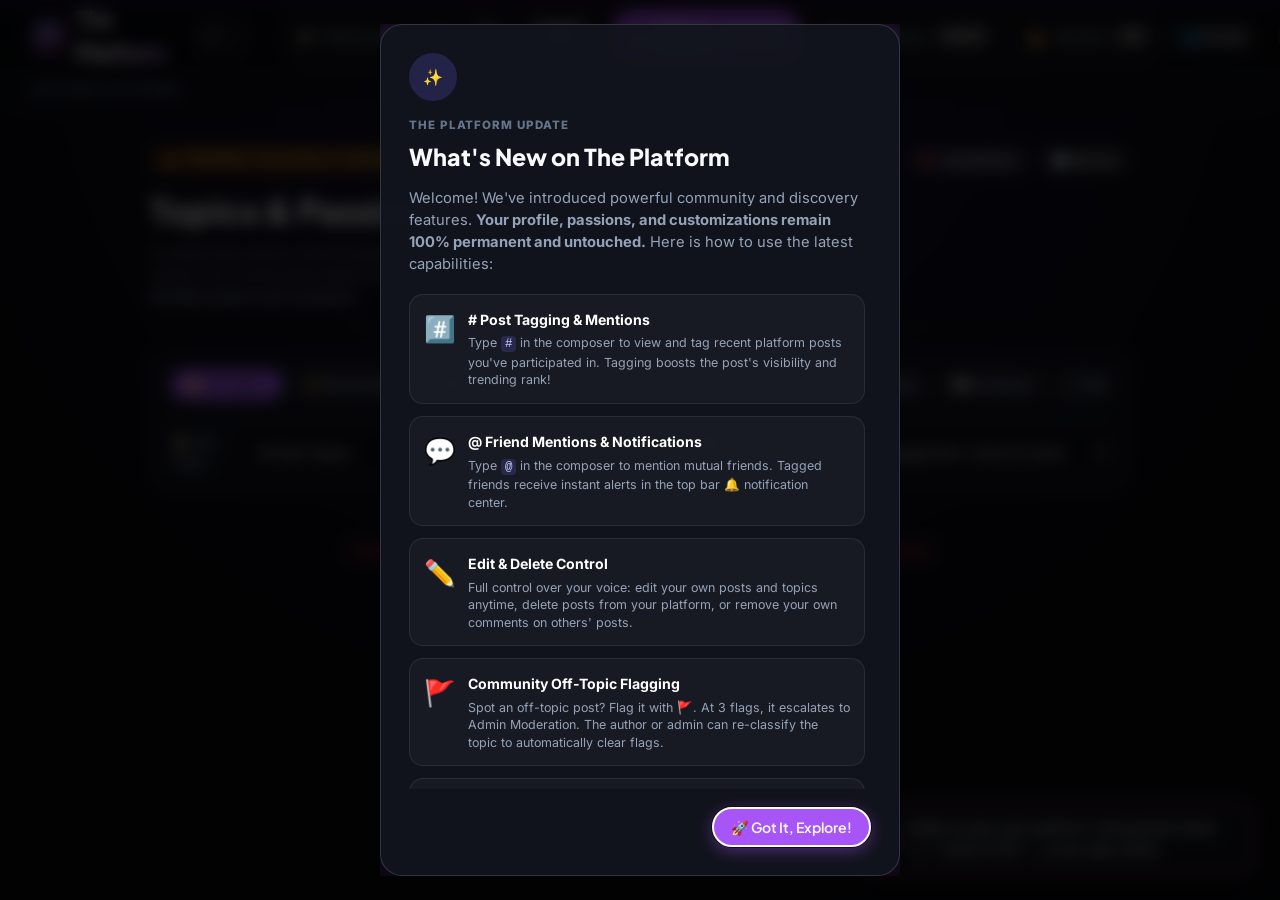
==== index.html @ 607d4209 "Implement true mapping and accurate physical distance calculation in The Commons without GPS" ====
<!DOCTYPE html>
<html lang="en">
<head>
  <meta charset="UTF-8">
  <meta name="viewport" content="width=device-width, initial-scale=1.0">
  <title>The Platform — Human-First Social Network</title>
  <meta name="description" content="A human-first social network with safe dynamic auto-theming, visitor ambient audio, ad hominem defense shield, and mutual aid marketplace.">
  
  <!-- Modern Google Fonts -->
  <link rel="preconnect" href="https://fonts.googleapis.com">
  <link rel="preconnect" href="https://fonts.gstatic.com" crossorigin>
  <link href="https://fonts.googleapis.com/css2?family=Cinzel:wght@500;700&family=Inter:wght@300;400;500;600;700&family=JetBrains+Mono:wght@400;500;600&family=Plus+Jakarta+Sans:wght@400;500;600;700;800&family=Playfair+Display:ital,wght@0,500;0,700;1,400&family=Outfit:wght@400;600;700;800&display=swap" rel="stylesheet">
  
  <link rel="stylesheet" href="styles.css">
  <!-- Leaflet CSS for Privacy-Preserving True Interactive Map (Zero GPS) -->
  <link rel="stylesheet" href="https://unpkg.com/leaflet@1.9.4/dist/leaflet.css" integrity="sha256-p4NxAoJBhIIN+hmNHrzRCf9tD/miZyoHS5obTRR9BMY=" crossorigin="" />
</head>
<body>

  <!-- Ambient Audio "Doorbell" Consent Banner -->
  <aside id="audioDoorbellBanner" class="doorbell-banner" aria-label="Ambient Page Theme Player">
    <div class="doorbell-inner">
      <div class="doorbell-info">
        <div class="doorbell-pulse">
          <span class="pulse-ring"></span>
          <span class="music-icon">🎵</span>
        </div>
        <div class="doorbell-text">
          <span class="doorbell-sub">NOW VISITING <strong id="doorbellHostHandle">@adam</strong>'s PLATFORM</span>
          <h4 id="doorbellTrackTitle" class="doorbell-title">Tycho — Awake (Lo-fi Cyber Ambient)</h4>
        </div>
      </div>

      <!-- Live Web Audio Visualizer Bar -->
      <div class="waveform-mini" id="miniWaveform" title="Ambient Theme Visualizer">
        <span class="bar"></span><span class="bar"></span><span class="bar"></span>
        <span class="bar"></span><span class="bar"></span><span class="bar"></span>
        <span class="bar"></span><span class="bar"></span><span class="bar"></span>
      </div>

      <div class="doorbell-actions">
        <button id="doorbellPlayBtn" class="btn btn-audio-play" aria-label="Play Host's Theme Music">
          <svg class="btn-icon" viewBox="0 0 24 24" fill="currentColor"><polygon points="5 3 19 12 5 21 5 3"/></svg>
          <span id="doorbellPlayLabel">Play Music</span>
        </button>
        <button id="doorbellDismissBtn" class="btn btn-audio-dismiss" aria-label="Dismiss Audio Notification">
          <svg class="btn-icon" viewBox="0 0 24 24" stroke="currentColor" fill="none" stroke-width="2"><line x1="18" y1="6" x2="6" y2="18"></line><line x1="6" y1="6" x2="18" y2="18"></line></svg>
          <span>Mute / Dismiss</span>
        </button>
      </div>
    </div>
  </aside>

  <!-- Global Top Bar Navigation -->
  <header class="top-nav" id="globalNav">
    <div class="nav-left">
      <a href="#" class="brand-link" id="brandLogoBtn" title="Reset to Home">
        <span class="brand-p-logo-wrap">
          <svg class="brand-p-logo-svg" viewBox="0 0 200 200" width="34" height="34" aria-hidden="true">
            <defs>
              <linearGradient id="navSquareGrad" x1="0%" y1="0%" x2="100%" y2="100%">
                <stop offset="0%" stop-color="#38bdf8"/>
                <stop offset="50%" stop-color="#a855f7"/>
                <stop offset="100%" stop-color="#ec4899"/>
              </linearGradient>
              <linearGradient id="navLetterGrad" x1="0%" y1="0%" x2="100%" y2="100%">
                <stop offset="0%" stop-color="#ffffff"/>
                <stop offset="50%" stop-color="#c084fc"/>
                <stop offset="100%" stop-color="#818cf8"/>
              </linearGradient>
            </defs>
            <rect x="16" y="16" width="168" height="168" rx="36" fill="rgba(168, 85, 247, 0.15)" stroke="url(#navSquareGrad)" stroke-width="12"/>
            <rect x="64" y="48" width="22" height="104" rx="4" fill="url(#navLetterGrad)"/>
            <path d="M 64,48 L 114,48 C 138,48 152,60 152,78 C 152,96 138,108 114,108 L 64,108 Z" fill="url(#navLetterGrad)"/>
            <path d="M 86,66 L 110,66 C 122,66 130,71 130,78 C 130,85 122,90 110,90 L 86,90 Z" fill="#0d111e"/>
          </svg>
        </span>
        <span class="brand-name" id="currentBrandTitle">The Platform</span>
      </a>
    </div>

    <!-- Universal Friend Discovery Search Engine -->
    <div class="nav-center">
      <div class="search-box">
        <svg class="search-icon" viewBox="0 0 24 24" fill="none" stroke="currentColor" stroke-width="2">
          <circle cx="11" cy="11" r="8"></circle>
          <line x1="21" y1="21" x2="16.65" y2="16.65"></line>
        </svg>
        <input 
          type="search" 
          id="globalSearchInput" 
          placeholder="Search by Name, Name & Location, Email, or Phone..." 
          autocomplete="off"
          aria-label="Search friends"
        >
        <div id="searchResultsDropdown" class="search-dropdown hidden"></div>
      </div>
    </div>

    <!-- Main Navigation Tabs -->
    <nav class="nav-tabs" aria-label="Main Navigation">
      <button id="navTabPlatforms" class="nav-tab-btn" data-tab="platforms">
        <span class="nav-tab-icon">🪐</span> Platforms
      </button>
      <button id="navTabCommons" class="nav-tab-btn" data-tab="commons">
        <span class="nav-tab-icon">🤝</span> The Commons
        <span class="badge-mini">Mutual Aid</span>
      </button>
      <button id="navTabTopics" class="nav-tab-btn active" data-tab="topics">
        <span class="nav-tab-icon">🔥</span> Topics &amp; Passions
        <span class="badge-mini">Trending</span>
      </button>
      <button id="navTabCollectives" class="nav-tab-btn" data-tab="collectives">
        <span class="nav-tab-icon">🏛️</span> Collectives
        <span class="badge-mini">Guilds</span>
      </button>
      <button id="navTabHearths" class="nav-tab-btn" data-tab="hearths">
        <span class="nav-tab-icon">🔥</span> Hearths
        <span class="badge-mini">Live</span>
      </button>
      <!-- ADMIN-ONLY TAB: Hidden by default, revealed only when is_admin === 1 -->
      <button id="navTabAntiBot" class="nav-tab-btn admin-only-tab hidden" data-tab="antibot" title="Restricted to Verified System Admins">
        <span class="nav-tab-icon">🛡️</span> Anti-Bot Console
        <span class="badge-admin">Admin Priv</span>
      </button>
    </nav>

    <!-- Navigation Right: Friends, Messages, LAN, Notifications, Account -->
    <div class="nav-right">
      <!-- Friends List & Requests Button -->
      <button id="navFriendsBtn" class="btn btn-secondary btn-sm nav-friends-btn" title="View Friends & Requests">
        <span>👥 Friends</span>
        <span id="navFriendsPendingBadge" class="friends-pending-badge hidden">0</span>
      </button>

      <!-- Private Messages with Friends Button -->
      <button id="navMessagesBtn" class="btn btn-secondary btn-sm nav-messages-btn" title="Private Messages with Friends">
        <span>💬 Messages</span>
        <span id="navMessagesBadge" class="messages-unread-badge hidden">0</span>
      </button>

      <!-- Theme Audio Dropdown Trigger Button -->
      <button id="navTopAudioToggleBtn" class="btn btn-secondary btn-sm nav-top-audio-toggle-btn" title="Theme Music Player (Click to drop down audio bar)" aria-label="Toggle Theme Music Dropdown Bar" aria-expanded="false">
        <span class="nav-audio-icon">🎧</span>
        <span class="nav-audio-label">Music</span>
        <span id="navAudioWavePill" class="nav-audio-wave-pill hidden" aria-hidden="true">
          <span class="nav-wave-bar"></span>
          <span class="nav-wave-bar"></span>
          <span class="nav-wave-bar"></span>
        </span>
      </button>

      <!-- Mobile LAN View Indicator & Quick Link -->
      <a id="navLanMobileLink" href="#" class="lan-access-pill" title="Click to view QR code / address to open on your mobile phone over local LAN">
        <span class="lan-pulse-dot"></span>
        <span id="navLanMobileText">📱 Mobile LAN: 10.0.0.55:3000</span>
      </a>

      <!-- Notifications Dropdown Tab at the Top -->
      <div class="notifications-wrapper" style="position:relative;">
        <button id="navNotificationsBtn" class="btn btn-secondary btn-sm nav-notifications-btn" title="Notifications & Mentions">
          <span>🔔</span>
          <span id="navNotificationsBadge" class="notifications-unread-badge hidden">0</span>
        </button>
        <div id="notificationsDropdown" class="notifications-dropdown hidden glass-panel">
          <div class="notifications-header">
            <h4>Notifications &amp; Mentions</h4>
            <div class="notifications-header-actions">
              <button type="button" id="markAllNotificationsReadBtn" class="btn-text-subtle">Mark all read</button>
              <button type="button" id="closeNotificationsBtn" class="notifications-close-btn" title="Close notifications" aria-label="Close">✕</button>
            </div>
          </div>
          <div id="notificationsList" class="notifications-list">
            <div class="notifications-empty">No notifications yet.</div>
          </div>
        </div>
      </div>

      <!-- Account Actions (Log In, Register, or Current Profile) -->
        <a href="/login.html" id="navLoginBtn" class="btn btn-secondary btn-sm" title="Log in with your email or handle" style="text-decoration:none;">
          <span>🔑 Log In</span>
        </a>

        <button id="navRegisterBtn" class="btn btn-primary btn-sm">
          <span>✨ Create Your Platform</span>
        </button>

        <!-- Active User Profile Dropdown -->
        <div class="user-chip-wrapper">
          <div class="current-user-chip" id="currentUserChip" title="Click to view account options">
            <img id="userChipAvatar" src="assets/avatar-p-default.svg" alt="User Avatar" class="user-chip-avatar">
            <div class="user-chip-text">
              <span id="userChipName" class="user-chip-name">Visitor</span>
              <span id="userChipStatus" class="user-chip-status">
                <span class="status-dot-green"></span>
                <span id="userChipRoleText">Not Logged In</span>
              </span>
            </div>
            <span class="chip-chevron">▾</span>
          </div>

          <!-- Account Dropdown Menu -->
          <div class="user-dropdown-menu hidden" id="userDropdownMenu">
            <div class="dropdown-header">
              <span id="menuUserHandle" class="menu-handle">@visitor</span>
              <span id="menuUserEmail" class="menu-email">Not authenticated</span>
            </div>
            <div class="dropdown-divider"></div>
            <button class="dropdown-item" id="menuMyPlatformBtn">
              <span>🪐 Go to My Platform</span>
            </button>
            <button class="dropdown-item" id="menuEditProfileBtn">
              <span>✏️ Edit Profile &amp; Aesthetics</span>
            </button>
            <button class="dropdown-item" id="menuFeatureGuideBtn">
              <span>✨ What's New / Feature Guide</span>
            </button>
            <div class="dropdown-divider"></div>
            <button class="dropdown-item danger" id="menuLogoutBtn">
              <span>🚪 Log Out</span>
            </button>
          </div>
        </div>
    </div>
  </header>

  <!-- Top Dropdown Theme Audio Player Bar (Slides Down From Top Nav) -->
  <aside id="topAudioDropdownBar" class="top-audio-dropdown-bar hidden" aria-label="Top Dropdown Theme Music Player">
    <div class="top-audio-bar-inner">
      <!-- Left: Rotating Vinyl Disc & Track Metadata -->
      <div class="top-audio-meta-wrap">
        <div class="top-audio-vinyl" id="topAudioVinylDisc">
          <div class="top-audio-vinyl-center"></div>
        </div>
        <div class="top-audio-info">
          <div class="top-audio-tag-row">
            <span class="top-audio-tag">🎧 PLATFORM AUDIO</span>
            <span id="topAudioTrackBadge" class="top-audio-track-badge">Track 1 of 3</span>
          </div>
          <h4 id="topAudioTrackTitle" class="top-audio-track-title">Capstan - Wax Poetic</h4>
          <span id="topAudioTrackSubtitle" class="top-audio-track-subtitle">Theme Audio • Ready to Play</span>
        </div>
      </div>

      <!-- Center: Big Glowing Controls & Fast 1-Tap Playlist Selector -->
      <div class="top-audio-controls-center">
        <div class="top-audio-playback-btns">
          <button type="button" id="topAudioPrevBtn" class="top-audio-btn-nav" title="Previous Track (⏮)" aria-label="Previous Track">
            <span>⏮</span>
          </button>
          <button type="button" id="topAudioPlayPauseBtn" class="top-audio-btn-play" title="Play or Pause Theme Audio" aria-label="Play or Pause">
            <span id="topAudioPlayPauseIcon">▶</span>
          </button>
          <button type="button" id="topAudioNextBtn" class="top-audio-btn-nav" title="Next Track (⏭)" aria-label="Next Track">
            <span>⏭</span>
          </button>
        </div>

        <!-- 1-Tap Playlist Chips Switcher -->
        <div id="topAudioPlaylistChips" class="top-audio-playlist-chips" role="tablist" aria-label="Quick Playlist Switcher">
          <!-- Populated dynamically by JS -->
        </div>
      </div>

      <!-- Right: Video View Toggle, Synth Mode & Close Button -->
      <div class="top-audio-actions-right">
        <button type="button" id="topAudioVideoToggleBtn" class="top-audio-action-btn" title="Show or Hide Embedded Player">
          <span id="topAudioVideoToggleIcon">📺</span> <span id="topAudioVideoToggleLabel">Video</span>
        </button>
        <button type="button" id="topAudioSynthBtn" class="top-audio-action-btn" title="Toggle Calming Synth Chord Ambient Audio">
          <span>🎹 Synth</span>
        </button>
        <button type="button" id="topAudioCloseBtn" class="top-audio-btn-close" title="Close Audio Bar (Slide Up)" aria-label="Close Top Audio Bar">
          <span>✕</span>
        </button>
      </div>
    </div>

    <!-- Expandable Video Player Drawer for Mobile & Desktop -->
    <div id="topAudioVideoDrawer" class="top-audio-video-drawer hidden">
      <div class="top-audio-video-container">
        <div class="top-audio-video-tip">
          <span>📱 Mobile Streaming Tip: Tap the video if sound is muted by browser policy.</span>
        </div>
        <div id="topAudioPlayerHost" class="top-audio-player-host"></div>
      </div>
    </div>
  </aside>

  <!-- Profile Quick-Switcher Bar -->
  <div class="platform-switcher-bar">
    <div class="switcher-container">
      <span class="switcher-label">EXPLORE PLATFORMS:</span>
      <div class="user-switch-pills" id="platformPillsContainer">
        <!-- Injected via JavaScript -->
      </div>
    </div>
  </div>

  <!-- MAIN APP CONTAINER -->
  <main id="appMain" class="main-content">
    
    <!-- VIEW 1: PLATFORM VIEW (Host's Page & Guestbook) -->
    <section id="platformSection" class="view-section">
      
      <!-- Prominent AI / Example Account Notification Banner (Shown on synthetic accounts) -->
      <div id="exampleAccountBanner" class="example-alert-banner hidden">
        <div class="example-alert-content">
          <span class="example-icon">🤖</span>
          <div class="example-text">
            <strong>STAND-IN AI &amp; EXAMPLE ACCOUNT:</strong>
            <span>This profile is a synthetic demonstration account showcasing auto-theming, visitor dispatches, and ambient audio. It is not a real human member.</span>
          </div>
        </div>
      </div>

      <!-- Host Platform Shell (Theme Variables Apply Dynamically Here) -->
      <div class="platform-stage" id="platformStage">
        
        <!-- Hero Banner -->
        <div class="banner-wrapper">
          <div class="banner-image-container" id="bannerContainer">
            <img id="hostBannerImg" src="assets/maya-banner.jpg" alt="Platform Banner" class="banner-image">
            <div class="banner-scrim"></div>
          </div>

          <!-- Profile Card Overlay -->
          <div class="profile-header-card">
            <div class="profile-avatar-wrap">
              <div class="avatar-main-frame">
                <img id="hostAvatarImg" src="assets/avatar-p-cyber.svg" alt="Profile Picture" class="profile-avatar">
                <span id="humanSealBadge" class="human-seal">✓ Human</span>
              </div>

              <!-- Multi-Photo Gallery & 1-Click Swapper Reel -->
              <div class="avatar-reel-container" id="avatarReelContainer">
                <div class="avatar-reel-header">
                  <span class="reel-caption">Photo Reel:</span>
                  <label for="reelUploadInput" class="btn-reel-add" id="reelUploadBtn" title="Upload another profile picture to your gallery">
                    <span>+ Add Photo</span>
                    <input type="file" id="reelUploadInput" accept="image/*" class="sr-only">
                  </label>
                </div>
                <div class="avatar-reel-strip" id="avatarReelStrip">
                  <!-- Rendered dynamically via JS -->
                </div>
              </div>
            </div>

            <div class="profile-meta-primary">
              <div class="profile-name-row">
                <h1 id="hostDisplayName" class="profile-name">Adam Crawford</h1>
                <span id="hostHandle" class="profile-handle">@adam</span>
                
                <!-- Account Classification Tags -->
                <span id="hostAccountTypeBadge" class="badge-account-type">Example AI Account</span>
                <span id="hostPrivacyBadge" class="privacy-pill public">🌐 Public Platform</span>
                <span id="hostAestheticBadge" class="aesthetic-pill">Cyber Neon</span>
                <span id="hostZodiacBadge" class="zodiac-pill hidden" title="Astrological Zodiac Sign">✨ ♌ Leo</span>
                <span id="hostCommonsVerifiedBadge" class="commons-verified-pill hidden" title="Verified for The Commons Mutual Aid">🛡️ Commons Verified</span>
              </div>

              <!-- Host Personal Motto / Statement (Max 15 words) -->
              <div id="hostMottoBanner" class="host-motto-banner hidden" title="Personal Statement / Motto">
                <span class="motto-quote-glyph">“</span>
                <span id="hostMottoText" class="host-motto-text">Solidarity Forever ✊🌹</span>
                <span class="motto-quote-glyph">”</span>
              </div>

              <!-- Top 3 Passions Featured Beside Profile Header (Strictly zero meritocracy/jobs) -->
              <div class="profile-passions-section">
                <span class="passions-eyebrow">CORE PASSIONS &amp; PURSUITS:</span>
                <div id="profileTopPassions" class="profile-top-passions">
                  <!-- Rendered via JS -->
                </div>
              </div>

              <p id="hostBio" class="profile-bio">
                Algorithmic audio designer & visual artist. Building human-first digital commons. Analog synths, 35mm film, open protocol enthusiast.
              </p>
              
              <div class="profile-stats-row">
                <span class="stat-item"><strong id="hostDispatchesCount">2</strong> Dispatches</span>
                <span class="stat-item"><strong id="hostGuestbookCount">1</strong> Platform Notes</span>
                <span class="stat-item"><strong id="hostMutualAidKarma">34</strong> Mutual Aid Karma ⭐</span>
                <span class="stat-item" id="hostLocation">📍 San Francisco, CA</span>
              </div>
            </div>

            <div class="profile-actions">
              <!-- Message Friend Action Button (Visible if mutual friend) -->
              <button id="hostMessageActionBtn" class="btn btn-primary host-message-btn hidden" title="Send a private message to this friend">
                <span>💬 Message</span>
              </button>

              <!-- Friend Connection Action Button -->
              <button id="hostFriendActionBtn" class="btn btn-secondary" title="Connect with this member">
                <span id="hostFriendActionIcon">➕</span>
                <span id="hostFriendActionText">Add Friend</span>
              </button>

              <!-- Edit Profile Button (Visible on own platform) -->
              <button id="editPlatformBtn" class="btn btn-primary" title="Edit your platform aesthetics, passions, multiple avatars, and audio">
                <svg class="btn-icon" viewBox="0 0 24 24" fill="none" stroke="currentColor" stroke-width="2"><path d="M12 20h9"></path><path d="M16.5 3.5a2.121 2.121 0 0 1 3 3L7 19l-4 1 1-4L16.5 3.5z"></path></svg>
                <span>✏️ Edit Profile</span>
              </button>

              <button id="postToPlatformBtn" class="btn btn-primary" title="Leave a post on this creator's platform">
                <svg class="btn-icon" viewBox="0 0 24 24" fill="none" stroke="currentColor" stroke-width="2"><path d="M11 4H4a2 2 0 0 0-2 2v14a2 2 0 0 0 2 2h14a2 2 0 0 0 2-2v-7"></path><path d="M18.5 2.5a2.121 2.121 0 0 1 3 3L12 15l-4 1 1-4 9.5-9.5z"></path></svg>
                <span id="postToPlatformBtnText">Post to Platform</span>
              </button>
              
              <button id="sendGratitudeTipBtn" class="btn btn-outline" title="Send a voluntary gratitude tip to this member">
                <svg class="btn-icon" viewBox="0 0 24 24" fill="none" stroke="currentColor" stroke-width="2"><circle cx="12" cy="12" r="10"></circle><path d="M16 8h-6a2 2 0 1 0 0 4h4a2 2 0 1 1 0 4H8"></path><line x1="12" y1="2" x2="12" y2="4"></line><line x1="12" y1="20" x2="12" y2="22"></line></svg>
                <span>Send Tip (Optional)</span>
              </button>

              <button id="privacyToggleBtn" class="btn btn-ghost" title="Toggle Public / Private profile demonstration">
                <span id="privacyToggleLabel">Toggle Privacy</span>
              </button>

              <!-- 1-Click Platform Passport Portability -->
              <button id="exportPassportBtn" class="btn btn-secondary" title="Export 100% of your data, dispatches, friends, and karma in a sovereign passport">
                <span>🧳 Export Passport</span>
              </button>
            </div>
          </div>
        </div>

        <!-- Platform Content Feeds: Host's Thoughts vs. Visitor Posts -->
        <div class="platform-layout-grid">
          
          <!-- LEFT COLUMN: The Dual Feed -->
          <div class="platform-content-column">
            
            <!-- Feed Tabs -->
            <div class="feed-tabs-header">
              <button id="feedTabDispatches" class="feed-tab-btn active" data-feed="dispatches">
                <span class="tab-label">Host's Platform Thoughts</span>
                <span class="tab-badge" id="dispatchesBadge">2</span>
              </button>
              <button id="feedTabGuestbook" class="feed-tab-btn" data-feed="guestbook">
                <span class="tab-label">Posts on This Page</span>
                <span class="tab-badge" id="guestbookBadge">1</span>
              </button>
            </div>

            <!-- COMPOSER: Write to this Platform with Real-Time Ad Hominem Defense -->
            <div class="composer-card" id="composerCard">
              <div class="composer-header">
                <img id="composerUserAvatar" src="assets/avatar-p-default.svg" alt="Active User" class="composer-avatar">
                <div class="composer-prompt-text">
                  <span class="composer-title" id="composerTitle">Post to Platform</span>
                  <span class="composer-subtitle">Argue ideas fiercely; personal hostility triggers the Ad Hominem Shield.</span>
                </div>
              </div>

              <!-- Interest Category & Scraped Sub-Topic Controls -->
              <div class="composer-topic-bar">
                <div class="composer-topic-select-wrap">
                  <label for="composerInterestSelect" class="composer-topic-label">
                    <span>🏷️ Interest / Topic:</span>
                  </label>
                  <select id="composerInterestSelect" class="composer-topic-select" title="Select the baseline interest or leave as Open Thought">
                    <option value="" selected>💭 Open Thought (No Topic — Won't Trend)</option>
                    <optgroup label="Physical Training &amp; Movement">
                      <option value="Martial Arts">🥋 Martial Arts</option>
                      <option value="Working Out">🏃 Working Out</option>
                      <option value="Weightlifting">🏋️ Weightlifting</option>
                      <option value="Yoga & Meditation">🧘 Yoga &amp; Meditation</option>
                      <option value="Boxing & Combat">🥊 Boxing &amp; Combat</option>
                      <option value="Running">👟 Running</option>
                      <option value="Cycling">🚴 Cycling</option>
                      <option value="Climbing & Bouldering">🧗 Climbing &amp; Bouldering</option>
                      <option value="Swimming">🏊 Swimming</option>
                      <option value="Hiking & Outdoors">🥾 Hiking &amp; Outdoors</option>
                    </optgroup>
                    <optgroup label="Mind, Studies &amp; Literature">
                      <option value="Reading">📚 Reading</option>
                      <option value="Studying">📖 Studying</option>
                      <option value="Philosophy">💭 Philosophy</option>
                      <option value="Science & Math">🔬 Science &amp; Math</option>
                      <option value="History">🏺 History</option>
                      <option value="Languages & Linguistics">🗣️ Languages &amp; Linguistics</option>
                      <option value="Technology">💻 Technology</option>
                      <option value="Astronomy">🔭 Astronomy</option>
                      <option value="Architecture">🏛️ Architecture</option>
                    </optgroup>
                    <optgroup label="Arts, Music &amp; Crafts">
                      <option value="Music">🎵 Music</option>
                      <option value="Movies">🎬 Movies</option>
                      <option value="Art & Design">🎨 Art &amp; Design</option>
                      <option value="Writing">✍️ Writing</option>
                      <option value="Poetry">📜 Poetry</option>
                      <option value="Photography">📷 Photography</option>
                      <option value="Woodworking">🪵 Woodworking</option>
                      <option value="Crafts">🧶 Crafts</option>
                      <option value="Gaming">🎮 Gaming</option>
                    </optgroup>
                    <optgroup label="Earth, Food &amp; Living">
                      <option value="Baking">🍞 Baking</option>
                      <option value="Cooking">🍳 Cooking</option>
                      <option value="Gardening">🌿 Gardening</option>
                      <option value="Coffee & Tea">☕ Coffee &amp; Tea</option>
                    </optgroup>
                  </select>
                </div>

                <div class="composer-subtopic-input-wrap">
                  <label for="composerSubtopicInput" class="composer-topic-label">
                    <span>Sub-Topic / Genre:</span>
                  </label>
                  <input 
                    type="text" 
                    id="composerSubtopicInput" 
                    class="composer-subtopic-input" 
                    placeholder="e.g. 'Hardcore', 'Sci-Fi Noir', 'Sourdough' (auto-scraped to profile)" 
                    title="Enter a specific sub-topic or genre. It will be automatically scraped into your profile sub-list."
                  >
                </div>

                <!-- Visibility Selector (Public vs Friends Only) -->
                <div class="composer-visibility-select-wrap">
                  <label for="composerVisibilitySelect" class="composer-topic-label">
                    <span>👁️ Visibility:</span>
                  </label>
                  <select id="composerVisibilitySelect" class="composer-topic-select" title="Choose who can see this post">
                    <option value="public" selected>🌐 Public</option>
                    <option value="friends">🔒 Friends Only</option>
                  </select>
                </div>
              </div>

              <!-- Media Link URL (YouTube / Video / Discussion Link) -->
              <div class="composer-media-url-wrap">
                <span class="media-input-icon">🔗</span>
                <input 
                  type="url" 
                  id="composerMediaUrlInput" 
                  class="composer-media-input" 
                  placeholder="Paste YouTube video or web link to discuss (embeds video player automatically)..."
                >
              </div>

              <div class="composer-input-area">
                <div class="composer-autocomplete-anchor" style="position:relative;">
                  <textarea 
                    id="composerTextarea" 
                    rows="3" 
                    placeholder="Share a thought, or type # to tag a recent post, or @ to mention a friend..."
                    aria-label="Compose post"
                  ></textarea>
                  <!-- # Post Tagging Autocomplete Dropdown -->
                  <div id="postMentionDropdown" class="mention-dropdown hidden glass-panel"></div>
                  <!-- @ Friend Tagging Autocomplete Dropdown -->
                  <div id="friendMentionDropdown" class="mention-dropdown hidden glass-panel"></div>
                </div>

                <!-- Tagged Post Reference Chip -->
                <div id="taggedPostChipWrap" class="tagged-post-chip-wrap hidden">
                  <span class="tagged-chip-icon">🔗 Tagged Post:</span>
                  <span id="taggedPostChipTitle" class="tagged-chip-title"></span>
                  <button type="button" id="removeTaggedPostBtn" class="btn-chip-remove" title="Remove post tag">✕</button>
                </div>

                <!-- Composer Media Attachment Preview (Image or GIF) -->
                <div id="composerMediaPreview" class="composer-media-preview hidden">
                  <div class="composer-preview-inner">
                    <img id="composerPreviewImg" src="" alt="Attachment preview" class="composer-preview-img">
                    <div class="composer-preview-meta">
                      <span id="composerPreviewTypeBadge" class="composer-preview-badge">📷 Image Attachment</span>
                      <span id="composerPreviewFileName" class="composer-preview-name">image.png</span>
                    </div>
                  </div>
                  <button type="button" id="composerRemoveMediaBtn" class="btn-preview-remove" title="Remove attachment">✕ Remove</button>
                </div>
                
                <!-- Real-Time Auto-Moderation Alert (Automatic, not a button) -->
                <div id="composerModerationAlert" class="composer-moderation-alert hidden">
                  <span class="mod-alert-icon">🛡️</span>
                  <div class="mod-alert-content">
                    <span class="mod-alert-title">Auto-Moderation Notice:</span>
                    <span id="composerModAlertText" class="mod-alert-text">Targeted personal attacks are moderated away. Disagreements and heated idea debates ("that's stupid, dumb idea") are always allowed.</span>
                  </div>
                </div>
              </div>

              <!-- Media Attachment Bar -->
              <div class="composer-footer">
                <div class="media-attachments-buttons">
                  <label class="btn-attach" title="Attach photo from computer">
                    <svg viewBox="0 0 24 24" fill="none" stroke="currentColor" stroke-width="2"><rect x="3" y="3" width="18" height="18" rx="2" ry="2"></rect><circle cx="8.5" cy="8.5" r="1.5"></circle><polyline points="21 15 16 10 5 21"></polyline></svg>
                    <span>Import Image</span>
                    <input type="file" id="attachPhotoInput" accept="image/*" class="sr-only">
                  </label>

                  <button type="button" id="composerGifBtn" class="btn-attach" title="Search and attach an animated GIF">
                    <span class="gif-btn-badge">GIF</span>
                    <span>GIF</span>
                  </button>

                  <label class="btn-attach" title="Attach short video (max 60 seconds)">
                    <svg viewBox="0 0 24 24" fill="none" stroke="currentColor" stroke-width="2"><polygon points="23 7 16 12 23 17 23 7"></polygon><rect x="1" y="5" width="15" height="14" rx="2" ry="2"></rect></svg>
                    <span>Short Video (≤60s)</span>
                    <input type="file" id="attachVideoInput" accept="video/*" class="sr-only">
                  </label>
                  
                  <span class="video-limit-tag">⏱️ 1-Min Max</span>
                </div>

                <div class="composer-submit-wrap">
                  <button id="publishPostBtn" class="btn btn-primary">
                    <span>Publish Note</span>
                    <svg class="btn-icon" viewBox="0 0 24 24" fill="none" stroke="currentColor" stroke-width="2"><line x1="22" y1="2" x2="11" y2="13"></line><polygon points="22 2 15 22 11 13 2 9 22 2"></polygon></svg>
                  </button>
                </div>
              </div>
            </div>

            <!-- Feed Post Items Container -->
            <div class="posts-stream" id="postsStream">
              <!-- Rendered via JavaScript -->
            </div>
          </div>

          <!-- RIGHT COLUMN: Host Sidebar -->
          <aside class="platform-sidebar">
            
            <!-- Host's Theme Music Player Card (Supports 3-Track Ambient Playlist) -->
            <div class="sidebar-card host-theme-player-card">
              <div class="card-title-row">
                <span class="card-icon">🎧</span>
                <h3 class="card-title">Ambient Playlist</h3>
                <span id="sidebarPlaylistBadge" class="badge-mini">Track 1 of 1</span>
              </div>
              <div class="theme-audio-box">
                <div class="vinyl-disc-anim" id="vinylDisc">
                  <div class="vinyl-center"></div>
                </div>
                <div class="theme-audio-details">
                  <h4 id="sidebarTrackTitle" class="track-title">Ambient Theme</h4>
                  <span class="track-source" id="sidebarTrackSource">Auto-plays next track in playlist</span>
                  <div class="audio-control-bar">
                    <button type="button" id="sidebarTrackPrevBtn" class="btn btn-sm btn-ghost" title="Previous Track">⏮️</button>
                    <button type="button" id="sidebarAudioToggleBtn" class="btn btn-sm btn-primary">
                      <span id="sidebarAudioPlayIcon">▶</span> <span id="sidebarAudioPlayText">Play Audio</span>
                    </button>
                    <button type="button" id="sidebarTrackNextBtn" class="btn btn-sm btn-ghost" title="Next Track">⏭️</button>
                  </div>
                </div>
              </div>
            </div>


            <!-- Host Mutual Aid Contributions Card -->
            <div class="sidebar-card mutual-aid-summary-card">
              <div class="card-title-row">
                <span class="card-icon">🤝</span>
                <h3 class="card-title">Community Reciprocity</h3>
              </div>
              <div class="karma-metric">
                <span class="karma-score" id="sidebarKarmaScore">34</span>
                <span class="karma-desc">Verified Mutual Aid Gifts Provided</span>
              </div>
              <button id="viewCommonsFromProfileBtn" class="btn btn-sm btn-secondary w-full">
                Explore The Commons Marketplace →
              </button>
            </div>

            <!-- Host Community Friends Card -->
            <div class="sidebar-card host-friends-sidebar-card" id="sidebarFriendsCard">
              <div class="card-title-row">
                <span class="card-icon">👥</span>
                <h3 class="card-title">Friends &amp; Relations</h3>
                <span class="badge-mini" id="sidebarFriendsCountBadge">0</span>
              </div>
              <div class="sidebar-friends-grid" id="sidebarFriendsList">
                <!-- Dynamically rendered friends -->
              </div>
            </div>
          </aside>
        </div>
      </div>
    </section>

    <!-- VIEW 2: THE COMMONS (Mutual Aid Marketplace) -->
    <section id="commonsSection" class="view-section">
      <div class="commons-stage">
        <div class="commons-header">
          <div class="commons-title-block">
            <div class="commons-badge">GIFT ECONOMY &amp; RECIPROCITY</div>
            <h1 class="commons-title">The Commons Marketplace</h1>
            <p class="commons-subtitle">
              Offer goods and services freely, ask for what you need, and send voluntary gratitude tips.
              <strong class="highlight-rule">No mandatory fees. Strict limit of 1 active need per user.</strong>
            </p>
          </div>

          <div class="commons-quota-card" id="userAidQuotaCard">
            <div class="quota-header">
              <span class="quota-icon">⚖️</span>
              <span class="quota-title">Your Aid Quota</span>
            </div>
            <div class="quota-body">
              <p>Active Needs: <strong id="activeRequestCount">0 / 1 (Available)</strong></p>
            </div>
            <button id="openNewAidModalBtn" class="btn btn-primary btn-sm">
              + Post New Offer or Request
            </button>
            <button id="openProximityRadarBtn" class="btn btn-secondary btn-sm" title="Open Privacy-Preserving Mutual Aid Radar">
              <span>📍 Proximity Radar</span>
            </button>
          </div>
        </div>

        <!-- View Mode Switcher: Grid / True Map / Proximity Radar -->
        <div class="commons-view-mode-bar">
          <div class="commons-view-tabs" id="commonsViewTabs">
            <button type="button" class="view-tab-btn active" data-view="grid" id="commonsViewGridBtn">
              <span>📋 Marketplace Grid</span>
            </button>
            <button type="button" class="view-tab-btn" data-view="map" id="commonsViewMapBtn">
              <span>🗺️ True Interactive Map</span>
            </button>
            <button type="button" class="view-tab-btn" data-view="radar" id="commonsViewRadarBtn">
              <span>📡 Proximity Radar</span>
            </button>
          </div>
          <div class="commons-user-location-badge" id="commonsUserLocationBadge" title="True distance calculated from your input address (Zero GPS)">
            <span class="location-pulse-dot"></span>
            <span class="location-label">Home Base:</span>
            <strong id="commonsViewerLocationText">Los Banos, CA</strong>
          </div>
        </div>

        <!-- Interactive Map Container (Shown when Map tab selected) -->
        <div id="commonsMapContainer" class="commons-map-container hidden">
          <div class="commons-map-header">
            <div class="map-header-info">
              <h3 class="map-header-title">🗺️ Mutual Aid Geographic Mesh</h3>
              <p class="map-header-sub">True positions resolved from member addresses &bull; Zero GPS tracking &bull; Exact physical distances</p>
            </div>
            <div class="map-legend">
              <span class="map-legend-item"><span class="legend-dot home"></span> You (Home Base)</span>
              <span class="map-legend-item"><span class="legend-dot offer"></span> 🎁 Offers</span>
              <span class="map-legend-item"><span class="legend-dot request"></span> 🆘 Needs</span>
            </div>
          </div>
          <div id="commonsLeafletMap" class="commons-leaflet-map"></div>
        </div>

        <!-- Filter Controls -->
        <div class="commons-filter-bar">
          <div class="filter-pills">
            <button class="filter-pill active" data-filter="all">All Listings</button>
            <button class="filter-pill" data-filter="offer">🎁 Offers &amp; Gifts</button>
            <button class="filter-pill" data-filter="request">🆘 Community Needs</button>
            <button class="filter-pill" data-filter="skills">🛠️ Skills &amp; Services</button>
            <button class="filter-pill" data-filter="food">🍞 Food &amp; Garden</button>
          </div>

          <div class="commons-search-wrap">
            <input type="text" id="commonsSearchInput" placeholder="Filter goods or skills..." class="commons-search">
          </div>
        </div>

        <!-- Marketplace Cards Grid -->
        <div class="commons-grid" id="commonsGrid">
          <!-- Rendered via JavaScript -->
        </div>
      </div>
    </section>

    <!-- VIEW 3: TOPICS & PASSIONS (Trending Passions & Curated Feed) -->
    <section id="topicsSection" class="view-section active">
      <div class="topics-stage">
        
        <!-- Topics Header -->
        <div class="topics-header">
          <div class="topics-title-block">
            <div class="topics-badge">🔥 TRENDING PASSIONS &amp; PURSUITS</div>
            <h1 class="topics-title">Topics &amp; Passions Feed</h1>
            <p class="topics-subtitle">
              Curated discussions and thoughts across creative pursuits. Ranked by organic engagement (likes &amp; views) from community platforms.
              <strong>Cards display the top-level topic and teaser — click to expand the full discussion and comment.</strong>
            </p>
          </div>

          <div class="topics-actions-header">
            <button id="topicsViewSavedToggleBtn" class="btn btn-secondary btn-sm" title="Show only your saved / bookmarked dispatches">
              <span id="savedToggleIcon">🔖</span> <span id="savedToggleLabel">Saved Posts</span>
            </button>
            <button id="topicsRefreshBtn" class="btn btn-secondary btn-sm" title="Refresh trending discussions">
              <span>🔄 Refresh</span>
            </button>
          </div>
        </div>

        <!-- Filter Controls Bar -->
        <div class="topics-filter-bar">
          <div class="topics-pills-row" id="topicsInterestPills">
            <button class="topic-pill active" data-interest="all">🌟 All Topics</button>
            <button class="topic-pill" data-interest="my-passions">✨ My Passions</button>
            <button class="topic-pill" data-interest="Martial Arts">🥋 Martial Arts</button>
            <button class="topic-pill" data-interest="Working Out">🏃 Working Out</button>
            <button class="topic-pill" data-interest="Weightlifting">🏋️ Weightlifting</button>
            <button class="topic-pill" data-interest="Reading">📚 Reading</button>
            <button class="topic-pill" data-interest="Studying">📖 Studying</button>
            <button class="topic-pill" data-interest="Music">🎵 Music</button>
            <button class="topic-pill" data-interest="Movies">🎬 Movies</button>
            <button class="topic-pill" data-interest="Baking">🍞 Baking</button>
            <button class="topic-pill" data-interest="Writing">✍️ Writing</button>
            <button class="topic-pill" data-interest="Philosophy">💭 Philosophy</button>
            <button class="topic-pill" data-interest="Art & Design">🎨 Art &amp; Design</button>
            <button class="topic-pill" data-interest="Technology">💻 Technology</button>
            <button class="topic-pill" data-interest="Gardening">🌿 Gardening</button>
            <button class="topic-pill" data-interest="Yoga & Meditation">🧘 Yoga</button>
            <button class="topic-pill" data-interest="Hiking & Outdoors">🥾 Outdoors</button>
            <button class="topic-pill" data-interest="Science & Math">🔬 Science</button>
            <button class="topic-pill" data-interest="Photography">📷 Photography</button>
            <button class="topic-pill" data-interest="Gaming">🎮 Gaming</button>
          </div>

          <div class="topics-subfilter-row">
            <div class="topics-select-group">
              <label for="topicsSubtopicFilter" class="filter-label">🏷️ Sub-Topic:</label>
              <select id="topicsSubtopicFilter" class="form-select form-select-sm">
                <option value="">All Sub-Topics</option>
              </select>
            </div>

            <div class="topics-select-group">
              <label for="topicsSortSelect" class="filter-label">📊 Ranking:</label>
              <select id="topicsSortSelect" class="form-select form-select-sm">
                <option value="trending">🔥 Trending (Engagement: Views &amp; Likes)</option>
                <option value="likes">⭐ Most Liked</option>
                <option value="views">👀 Most Viewed</option>
                <option value="recent">🕒 Most Recent</option>
              </select>
            </div>
          </div>
        </div>

        <!-- Scrollable Feed: Only top-level topics shown initially; click to expand comments and media -->
        <div class="topics-feed-container" id="topicsFeedContainer">
          <div class="topics-feed-list" id="topicsFeedList">
            <!-- Dynamically rendered via app.js -->
          </div>
        </div>

      </div>
    </section>

    <!-- VIEW 3: ANTI-BOT & SYBIL DEFENSE (RESTRICTED ADMIN CONSOLE) -->
    <section id="antiBotSection" class="view-section">
      <div class="admin-stage">
        
        <!-- Admin Console Header -->
        <div class="admin-header-row">
          <div>
            <div class="admin-badge">RESTRICTED: SYSTEM ADMIN PRIVILEGES ACTIVE</div>
            <h1 class="admin-title">Anti-Bot &amp; Sybil Defense Command Center</h1>
            <p class="admin-subtitle">
              Real-time inspection of user signups, heuristic bot scoring, automated headless browser detection, and instant IP / account ban controls.
            </p>
          </div>
          <div class="admin-status-chip">
            <span class="status-pulse-red"></span>
            <span>Live Heuristics Monitor</span>
          </div>
        </div>

        <!-- Live Metrics Cards -->
        <div class="admin-stats-grid">
          <div class="admin-stat-card">
            <span class="stat-num" id="totalSignupsCount">0</span>
            <span class="stat-label">Total Signups Inspected</span>
          </div>
          <div class="admin-stat-card warning">
            <span class="stat-num" id="flaggedBotsCount">0</span>
            <span class="stat-label">Flagged High-Risk Bots (Score ≥ 0.70)</span>
          </div>
          <div class="admin-stat-card danger">
            <span class="stat-num" id="bannedIpsCount">0</span>
            <span class="stat-label">Blacklisted IP Addresses</span>
          </div>
          <div class="admin-stat-card success">
            <span class="stat-num" id="verifiedHumansCount">0</span>
            <span class="stat-label">Hardware-Verified Humans</span>
          </div>
        </div>

        <!-- Real-Time User Signups & Bot Triage Table -->
        <div class="admin-table-card">
          <div class="table-header-row">
            <h2 class="table-heading">User Signups &amp; Bot Heuristic Telemetry</h2>
            <button id="refreshAdminDataBtn" class="btn btn-sm btn-secondary">
              🔄 Refresh Live Telemetry
            </button>
          </div>

          <div class="table-responsive">
            <table class="admin-table" id="signupsTable">
              <thead>
                <tr>
                  <th>User / Handle</th>
                  <th>IP Address</th>
                  <th>Bot Risk Score</th>
                  <th>Heuristic Flags</th>
                  <th>Entropy</th>
                  <th>Admin Priv</th>
                  <th>Status &amp; Actions</th>
                </tr>
              </thead>
              <tbody id="signupsTableBody">
                <!-- Injected via JavaScript -->
              </tbody>
            </table>
          </div>
        </div>

        <!-- Off-Topic Flagged Posts Moderation Queue (3+ Flags) -->
        <div class="admin-table-card" style="margin-top: 2rem;">
          <div class="table-header-row">
            <div>
              <h2 class="table-heading">🚩 Off-Topic Flagged Posts Moderation Queue</h2>
              <p class="admin-subcard-sub" style="margin:0; font-size:0.85rem; color:var(--text-secondary);">Posts reported by the community with 3 or more flags. Admins can delete or re-classify topic.</p>
            </div>
            <button id="refreshAdminFlaggedBtn" class="btn btn-sm btn-secondary">
              🔄 Refresh Flagged Queue
            </button>
          </div>

          <div class="table-responsive">
            <table class="admin-table" id="adminFlaggedTable">
              <thead>
                <tr>
                  <th>Post ID / Author</th>
                  <th>Topic &amp; Subtopic</th>
                  <th>Flags</th>
                  <th>Content Snippet</th>
                  <th>Actions</th>
                </tr>
              </thead>
              <tbody id="adminFlaggedTableBody">
                <!-- Injected via JavaScript -->
              </tbody>
            </table>
          </div>
        </div>

        <!-- Blacklisted IPs & Audit Log Grid -->
        <div class="admin-two-col-grid">
          <!-- Banned IPs -->
          <div class="admin-subcard">
            <h3 class="subcard-title">🚫 Blacklisted IP Addresses</h3>
            <p class="subcard-sub">IPs blocked from all read/write actions on The Platform.</p>
            <div id="bannedIpsList" class="banned-ips-container">
              <!-- Rendered via JS -->
            </div>
          </div>

          <!-- Audit Log Feed -->
          <div class="admin-subcard">
            <h3 class="subcard-title">📜 Admin Action Audit Log</h3>
            <p class="subcard-sub">Cryptographically sequenced record of all security interventions.</p>
            <div id="auditLogList" class="audit-log-container">
              <!-- Rendered via JS -->
            </div>
          </div>
        </div>

      </div>
    </section>

    <!-- VIEW 4: COLLECTIVES & GUILDS (Democratic Self-Governing Associations) -->
    <section id="collectivesSection" class="view-section">
      <div class="collectives-stage">
        <div class="collectives-header">
          <div class="collectives-title-block">
            <div class="collectives-badge">DEMOCRATIC ASSOCIATIONS &amp; GUILDS</div>
            <h1 class="collectives-title">Community Collectives</h1>
            <p class="collectives-subtitle">
              Self-governing, member-moderated associations pooling mutual aid karma, shared tools, and sovereign technology.
              <strong class="highlight-rule">Solidarity over hierarchy. 1 human = 1 sovereign voice.</strong>
            </p>
          </div>
          <button id="openCreateCollectiveModalBtn" class="btn btn-primary">
            + Found a New Collective
          </button>
        </div>

        <!-- Filter Pills -->
        <div class="collectives-filter-bar">
          <div class="filter-pills" id="collectivesFilterPills">
            <button class="filter-pill active" data-cat="all">All Collectives</button>
            <button class="filter-pill" data-cat="Mutual Aid">🤝 Mutual Aid</button>
            <button class="filter-pill" data-cat="Technology">⚡ Technology</button>
            <button class="filter-pill" data-cat="Ecology & Food">🌿 Ecology &amp; Food</button>
            <button class="filter-pill" data-cat="Art & Music">🎸 Art &amp; Music</button>
          </div>
        </div>

        <!-- Collectives Grid -->
        <div class="collectives-grid" id="collectivesGrid">
          <!-- Rendered dynamically via JS -->
        </div>
      </div>
    </section>

    <!-- VIEW 5: FIRESIDE HEARTHS (Ephemeral Audio Lounges) -->
    <section id="hearthsSection" class="view-section">
      <div class="hearths-stage">
        <div class="hearths-header">
          <div class="hearths-title-block">
            <div class="hearths-badge">EPHEMERAL AUDIO SPACES</div>
            <h1 class="hearths-title">Fireside Hearths 🔥</h1>
            <p class="hearths-subtitle">
              Spontaneous, real-time voice lounges for 4–8 verified humans. No recordings, zero algorithmic surveillance, pure warmth.
            </p>
          </div>
        </div>

        <!-- Active Hearth Stage (When inside a room) -->
        <div id="activeHearthStage" class="active-hearth-stage hidden">
          <div class="hearth-room-banner">
            <div class="hearth-room-meta">
              <span id="activeHearthEmoji" class="hearth-room-emoji">🔥</span>
              <div>
                <h2 id="activeHearthName" class="hearth-room-title">Solidarity &amp; Philosophy Hearth</h2>
                <p id="activeHearthTopic" class="hearth-room-topic">Human-first technology, mutual aid &amp; ethics</p>
              </div>
            </div>
            <button type="button" id="leaveHearthBtn" class="btn btn-danger btn-sm">Leave Hearth</button>
          </div>

          <!-- Circular Seating Stage for Participants -->
          <div class="hearth-campfire-container">
            <div class="campfire-glow-core">
              <div class="flame-particles"></div>
              <span class="campfire-icon">🔥</span>
            </div>
            <div class="hearth-occupants-circle" id="hearthOccupantsCircle">
              <!-- Occupant avatar seats rendered via JS -->
            </div>
          </div>

          <!-- Hearth Controls Bar -->
          <div class="hearth-controls-bar">
            <button type="button" id="hearthMicToggleBtn" class="btn btn-secondary">
              <span id="hearthMicIcon">🎤</span> <span id="hearthMicText">Unmute Mic</span>
            </button>
            <button type="button" id="hearthFireCrackleBtn" class="btn btn-ghost" title="Toggle Calming Fireplace Audio">
              <span>🪵 Fireplace Ambient Audio</span>
            </button>
            <div class="hearth-reaction-pills">
              <button class="btn-hearth-react" data-react="🔥">🔥</button>
              <button class="btn-hearth-react" data-react="☕">☕</button>
              <button class="btn-hearth-react" data-react="👏">👏</button>
              <button class="btn-hearth-react" data-react="❤️">❤️</button>
              <button class="btn-hearth-react" data-react="🌿">🌿</button>
            </div>
          </div>
        </div>

        <!-- Hearths Browse Rooms Grid (When not in a room) -->
        <div id="browseHearthsView" class="hearths-browse-grid">
          <!-- Populated dynamically via JS -->
        </div>
      </div>
    </section>
  </main>

  <!-- MODAL: REGISTRATION / CREATE YOUR PLATFORM -->
  <dialog id="registerModal" class="system-modal" aria-labelledby="registerModalTitle">
    <div class="modal-card modal-lg">
      <div class="modal-icon-badge">
        <span>✨</span>
      </div>

      <div class="modal-body-content">
        <span class="modal-pretitle">JOIN THE PLATFORM</span>
        <h2 id="registerModalTitle" class="modal-heading">Create Your Human Platform</h2>
        <p class="modal-text">
          Set up your personal space. The first registered user is automatically established as <strong>Root Admin</strong>.
        </p>

        <!-- Live Human Entropy Tracker Bar -->
        <div class="entropy-meter-box">
          <div class="entropy-header">
            <span>🛡️ Live Human Behavioral Entropy:</span>
            <strong id="liveEntropyDisplay">100% (Natural Jitter Detected)</strong>
          </div>
          <div class="entropy-bar-track">
            <div id="entropyBarFill" class="entropy-bar-fill" style="width: 100%;"></div>
          </div>
          <span class="entropy-note">Your natural typing and mouse dynamics verify you as an authentic human.</span>
        </div>

        <form id="registrationForm" onsubmit="return false;">
          <div class="form-row-2">
            <div class="form-group">
              <label for="regName" class="form-label">Full Name / Display Name *</label>
              <input type="text" id="regName" class="form-input" placeholder="e.g. Adam" required>
            </div>
            <div class="form-group">
              <label for="regHandle" class="form-label">Unique Handle *</label>
              <input type="text" id="regHandle" class="form-input" placeholder="e.g. @adam" required>
            </div>
          </div>

          <div class="form-row-2">
            <div class="form-group">
              <label for="regEmail" class="form-label">Email Address *</label>
              <input type="email" id="regEmail" class="form-input" placeholder="you@domain.com" required autocomplete="email">
            </div>
            <div class="form-group">
              <label for="regPassword" class="form-label">Password *</label>
              <input type="password" id="regPassword" class="form-input" placeholder="Create a secure password" required autocomplete="new-password">
            </div>
          </div>

          <div class="form-row-2">
            <div class="form-group">
              <label for="regLocation" class="form-label">Location (Street Address or City, State)</label>
              <input type="text" id="regLocation" class="form-input" placeholder="e.g. Los Banos, CA or 645 Pacheco Blvd, Los Banos, CA">
              <span class="form-label-hint">Zero GPS tracking — used solely to calculate true distance in The Commons</span>
              <div id="regLocationFeedback" class="location-feedback-pill hidden"></div>
            </div>
            <div class="form-group">
              <label for="regPhone" class="form-label">Mobile Phone Number (Optional)</label>
              <input type="tel" id="regPhone" class="form-input" placeholder="555-019-8234">
            </div>
          </div>

          <!-- Date of Birth & Show Zodiac Checkbox (Strictly NO Gender Asked) -->
          <div class="form-row-2">
            <div class="form-group">
              <label for="regDob" class="form-label">Date of Birth *</label>
              <input type="date" id="regDob" class="form-input" required>
              <span class="form-label-hint">Age verified for human commons (18+)</span>
            </div>
            <div class="form-group" style="display:flex; flex-direction:column; justify-content:center;">
              <label class="checkbox-container" style="margin-top:1.1rem; cursor:pointer;">
                <input type="checkbox" id="regShowZodiac" checked>
                <span class="checkbox-label-text">✨ Show zodiac on profile?</span>
              </label>
              <span class="form-label-hint" id="regZodiacPreview" style="color:var(--theme-primary); font-weight:700; margin-top:4px;"></span>
            </div>
          </div>

          <div class="form-group">
            <label for="regBio" class="form-label">Short Bio (Artistic &amp; Creative Focus — Zero Meritocracy)</label>
            <textarea id="regBio" rows="2" class="form-textarea" placeholder="Describe your passions, creative crafts, mutual aid gifts, or philosophical perspectives..."></textarea>
          </div>

          <!-- Personal Blurb / Motto (Max 15 words) with Live Word Counter & Emoji Support -->
          <div class="form-group">
            <label for="regMotto" class="form-label">
              Personal Motto / Statement / Blurb
              <span class="form-label-hint">(e.g. "Solidarity Forever ✊🌹" — strictly limited to 15 words)</span>
            </label>
            <input type="text" id="regMotto" class="form-input" placeholder='e.g. Solidarity Forever ✊🌹' maxlength="160">
            <div class="motto-counter-bar">
              <span class="motto-counter-text" id="regMottoCounter">0 / 15 words</span>
              <span class="motto-emojis-badge">Emojis &amp; Symbols Supported ✊🌹✨</span>
            </div>
          </div>

          <!-- Passions & Interests Selector Box (Opens Pregenerated Passions Popup) -->
          <div class="form-group">
            <label class="form-label">
              Passions &amp; Artistic Pursuits *
              <span class="form-label-hint">(Top 3 will be featured prominently beside your profile)</span>
            </label>
            <div id="regPassionsTriggerBox" class="passions-trigger-box" tabindex="0" role="button" aria-haspopup="dialog" title="Click to choose from pregenerated passions">
              <div id="regPassionsChipsContainer" class="passions-chips-list">
                <span class="passion-empty-placeholder">✨ Click here to choose your passions from pregenerated lists (Analog Synths, Permaculture, Film Photography, etc.)...</span>
              </div>
              <span class="btn-select-passions">Select Passions ▾</span>
            </div>
          </div>

          <div class="form-row-2">
            <div class="form-group">
              <label for="regYoutubeUrl" class="form-label label-with-tooltip">
                <span>YouTube Theme Audio URL</span>
                <span class="info-tooltip-wrap" tabindex="0">
                  <span class="tooltip-icon">ℹ️</span>
                  <span class="tooltip-bubble">
                    <strong>Ambient Doorbell Audio:</strong> Copy and paste any YouTube video URL. When guests arrive at your Platform, they will be greeted with a doorbell consent prompt to stream the audio from your chosen video while browsing your thoughts and offerings.
                  </span>
                </span>
              </label>
              <input type="url" id="regYoutubeUrl" class="form-input" placeholder="https://www.youtube.com/watch?v=...">
            </div>
            <div class="form-group">
              <label for="regMusicTitle" class="form-label">Audio Track Title Display</label>
              <input type="text" id="regMusicTitle" class="form-input" placeholder="e.g. Tycho — Awake (Ambient)">
            </div>
          </div>

          <div class="form-row-2">
            <div class="form-group">
              <label for="regPrivacy" class="form-label">Platform Privacy</label>
              <select id="regPrivacy" class="form-select">
                <option value="public" selected>🌐 Public Platform (Anyone can visit)</option>
                <option value="private">🔒 Private Platform (Approved friends only)</option>
              </select>
            </div>
            <div class="form-group">
              <label for="regAesthetic" class="form-label">Aesthetic Vibe &amp; Typography</label>
              <select id="regAesthetic" class="form-select">
                <option value="Modernist">Modernist Neo-Grotesque (Plus Jakarta)</option>
                <option value="Warm Vintage">Warm Analog Vintage (Playfair Serif)</option>
                <option value="Lush Botanical">Lush Botanical (Outfit)</option>
                <option value="Cyber Neon">Cyber Neon (Inter / Mono)</option>
              </select>
            </div>
          </div>

          <div class="form-row-2">
            <div class="form-group">
              <label class="form-label">
                Platform Avatar Placeholder
                <span class="form-label-hint">(Glowing 'P' square logo; add personal photos later in profile reel)</span>
              </label>
              <div class="avatar-pick-row">
                <label class="avatar-option" title="Prismatic Core 'P'">
                  <input type="radio" name="avatarChoice" value="assets/avatar-p-default.svg" checked>
                  <img src="assets/avatar-p-default.svg" alt="Prismatic 'P' Logo">
                </label>
                <label class="avatar-option" title="Cyber Neon 'P'">
                  <input type="radio" name="avatarChoice" value="assets/avatar-p-cyber.svg">
                  <img src="assets/avatar-p-cyber.svg" alt="Cyber Neon 'P' Logo">
                </label>
                <label class="avatar-option" title="Warm Amber 'P'">
                  <input type="radio" name="avatarChoice" value="assets/avatar-p-amber.svg">
                  <img src="assets/avatar-p-amber.svg" alt="Warm Amber 'P' Logo">
                </label>
                <label class="avatar-option" title="Emerald Botanical 'P'">
                  <input type="radio" name="avatarChoice" value="assets/avatar-p-emerald.svg">
                  <img src="assets/avatar-p-emerald.svg" alt="Emerald Botanical 'P' Logo">
                </label>
              </div>
            </div>

            <div class="form-group">
              <label class="form-label">Cover Banner</label>
              <div class="banner-pick-row">
                <label class="banner-option">
                  <input type="radio" name="bannerChoice" value="assets/maya-banner.jpg" checked>
                  <img src="assets/maya-banner.jpg" alt="Cyber">
                </label>
                <label class="banner-option">
                  <input type="radio" name="bannerChoice" value="assets/julian-banner.jpg">
                  <img src="assets/julian-banner.jpg" alt="Vintage">
                </label>
                <label class="banner-option">
                  <input type="radio" name="bannerChoice" value="assets/elena-banner.jpg">
                  <img src="assets/elena-banner.jpg" alt="Botanical">
                </label>
              </div>
            </div>
          </div>
        </form>
      </div>

      <div class="modal-actions-row">
        <button id="submitRegisterBtn" class="btn btn-primary">
          🚀 Complete Registration &amp; Launch My Platform
        </button>
        <button id="cancelRegisterBtn" class="btn btn-ghost">
          Cancel
        </button>
      </div>
    </div>
  </dialog>

  <!-- MODAL: THE AD HOMINEM SHIELD WARNING (Pre-Flight Interstitial) -->
  <dialog id="adHominemModal" class="system-modal" aria-labelledby="adHominemModalTitle">
    <div class="modal-card warning-tone">
      <div class="modal-icon-badge">
        <svg viewBox="0 0 24 24" fill="none" stroke="currentColor" stroke-width="2.5"><circle cx="12" cy="12" r="10"></circle><line x1="12" y1="8" x2="12" y2="12"></line><line x1="12" y1="16" x2="12.01" y2="16"></line></svg>
      </div>

      <div class="modal-body-content">
        <span class="modal-pretitle">THE PLATFORM MODERATION SYSTEM</span>
        <h2 id="adHominemModalTitle" class="modal-heading">Tone Warning: Ad Hominem Detected</h2>
        
        <p class="modal-text">
          Your post appears to attack the person directly rather than challenging their idea:
        </p>

        <div class="flagged-quote-box">
          <span class="quote-tag">FLAGGED EXCERPT:</span>
          <p id="flaggedQuoteText" class="flagged-snippet">"..."</p>
        </div>

        <div class="policy-callout">
          <span class="policy-icon">💡</span>
          <div class="policy-text">
            <strong>Our Philosophy:</strong> On The Platform, <em>ideas</em> can be argued and dissected with fierce passion. 
            However, insults aimed at a member's character, intelligence, or appearance trigger community strikes.
          </div>
        </div>
      </div>

      <div class="modal-actions-row">
        <button id="modalReviseBtn" class="btn btn-primary">
          ✏️ Edit &amp; Refocus on the Idea
        </button>
        <button id="modalDismissBtn" class="btn btn-ghost">
          Cancel Draft
        </button>
      </div>
    </div>
  </dialog>

  <!-- MODAL: MOBILE LAN VIEW -->
  <dialog id="lanMobileModal" class="system-modal" aria-labelledby="lanMobileModalTitle">
    <div class="modal-card">
      <div class="modal-icon-badge" style="background: linear-gradient(135deg, #10b981, #06b6d4);">
        <span>📱</span>
      </div>

      <div class="modal-body-content">
        <span class="modal-pretitle">LOCAL NETWORK HOSTING</span>
        <h2 id="lanMobileModalTitle" class="modal-heading">Open on Your Mobile Device</h2>
        <p class="modal-text">
          Your server is hosted live across your local Wi-Fi / LAN! Connect your phone to the same Wi-Fi and open this URL in your mobile browser:
        </p>

        <div class="lan-address-box">
          <input type="text" id="lanUrlInput" readonly value="http://10.0.0.55:3000" class="lan-url-display">
          <button type="button" id="copyLanUrlBtn" class="btn btn-primary btn-sm">📋 Copy Link</button>
        </div>

        <div class="lan-qr-container" style="text-align: center; margin: 16px 0;">
          <img id="lanQrCodeImg" src="https://api.qrserver.com/v1/create-qr-code/?size=180x180&data=http%3A%2F%2F10.0.0.55%3A3000" alt="Scan QR code with phone" style="border-radius: 12px; border: 4px solid rgba(255,255,255,0.1); width: 160px; height: 160px;">
          <p style="font-size: 0.76rem; color: var(--theme-text-dim); margin-top: 6px;">Point your phone camera at the QR code to open instantly</p>
        </div>

        <div class="policy-callout">
          <span class="policy-icon">📶</span>
          <div class="policy-text">
            <strong>Network Tip:</strong> Ensure your phone is connected to the same local Wi-Fi network as this computer. All instant messaging, voice notes, photos, and profiles work natively!
          </div>
        </div>
      </div>

      <div class="modal-actions-row">
        <button type="button" id="closeLanModalBtn" class="btn btn-secondary">
          Close
        </button>
      </div>
    </div>
  </dialog>

  <!-- MODAL: VOLUNTARY GRATITUDE TIP -->
  <dialog id="tipModal" class="system-modal" aria-labelledby="tipModalTitle">
    <div class="modal-card">
      <div class="modal-icon-badge tip-accent">
        <span>💝</span>
      </div>

      <div class="modal-body-content">
        <span class="modal-pretitle">COMMUNITY MUTUAL AID</span>
        <h2 id="tipModalTitle" class="modal-heading">Send Voluntary Gratitude Tip</h2>
        
        <p class="modal-text">
          You are sending appreciation to <strong id="tipRecipientName">Member</strong>.
        </p>

        <div class="tip-preset-row">
          <button class="tip-pill-btn" data-amount="1">$1 Coffee</button>
          <button class="tip-pill-btn active" data-amount="3">$3 Warm Meal</button>
          <button class="tip-pill-btn" data-amount="5">$5 Solidarity</button>
          <button class="tip-pill-btn" data-amount="10">$10 Generosity</button>
        </div>

        <div class="tip-legal-notice">
          <strong>Mutual Aid Principle:</strong> Tips are strictly voluntary gifts of gratitude. 
          Members cannot require, demand, or paywall services or mutual aid requests.
        </div>
      </div>

      <div class="modal-actions-row">
        <button id="confirmTipBtn" class="btn btn-primary">
          Send $3 Tip of Gratitude
        </button>
        <button id="cancelTipBtn" class="btn btn-ghost">
          Cancel
        </button>
      </div>
    </div>
  </dialog>

  <!-- MODAL: CREATE NEW COMMONS MUTUAL AID LISTING -->
  <dialog id="newAidModal" class="system-modal" aria-labelledby="newAidModalTitle">
    <div class="modal-card">
      <div class="modal-icon-badge aid-accent">
        <span>🤝</span>
      </div>

      <div class="modal-body-content">
        <span class="modal-pretitle">THE COMMONS</span>
        <h2 id="newAidModalTitle" class="modal-heading">Create Mutual Aid Listing</h2>

        <form id="newAidForm" onsubmit="return false;">
          <div class="form-group">
            <label class="form-label">Listing Type:</label>
            <div class="radio-pill-group">
              <label class="radio-pill">
                <input type="radio" name="aidType" value="offer" checked>
                <span>🎁 Free Offer / Gift</span>
              </label>
              <label class="radio-pill">
                <input type="radio" name="aidType" value="request">
                <span>🆘 Community Need / Request</span>
              </label>
            </div>
          </div>

          <div id="requestWarningNotice" class="warning-callout hidden">
            ⚠️ <strong>Quota Alert:</strong> You already have 1 active community request. 
            To prevent hoarding, you cannot post a second request until your previous need is resolved.
          </div>

          <div class="form-group">
            <label for="aidItemTitle" class="form-label">Title / Item / Service:</label>
            <input type="text" id="aidItemTitle" class="form-input" placeholder="e.g. Sourdough starter or Bike brake tuning" required>
          </div>

          <div class="form-group">
            <label for="aidItemCategory" class="form-label">Category:</label>
            <select id="aidItemCategory" class="form-select">
              <option value="food">Food &amp; Nourishment</option>
              <option value="skills">Skills &amp; Repairs</option>
              <option value="tools">Tools &amp; Equipment Loan</option>
              <option value="care">Ride &amp; Care Assistance</option>
              <option value="goods">Household Goods &amp; Clothing</option>
            </select>
          </div>

          <div class="form-group">
            <label for="aidItemDesc" class="form-label">Description &amp; Details:</label>
            <textarea id="aidItemDesc" rows="3" class="form-textarea" placeholder="Describe the item or need. Tips can be received but NEVER demanded." required></textarea>
          </div>

          <div class="form-group">
            <label for="aidItemLocation" class="form-label">Item / Pickup Location (Street Address or City, State):</label>
            <input type="text" id="aidItemLocation" class="form-input" placeholder="e.g. 645 Pacheco Blvd, Los Banos, CA or leave blank to use your profile location">
            <span class="form-label-hint">Zero GPS tracking — coordinates resolved strictly from your input for true distance calculation.</span>
            <div id="aidLocationFeedback" class="location-feedback-pill hidden"></div>
          </div>
        </form>
      </div>

      <div class="modal-actions-row">
        <button id="submitAidBtn" class="btn btn-primary">
          Publish to The Commons
        </button>
        <button id="cancelAidModalBtn" class="btn btn-ghost">
          Cancel
        </button>
      </div>
    </div>
  </dialog>

  <!-- MODAL: THE COMMONS HUMAN VERIFICATION (ID + SELFIE TO POST) -->
  <dialog id="commonsVerificationModal" class="system-modal" aria-labelledby="verifyCommonsModalTitle">
    <div class="modal-card">
      <div class="modal-icon-badge" style="background: rgba(16, 185, 129, 0.2); border-color: rgba(16, 185, 129, 0.4);">
        <span>🛡️</span>
      </div>

      <div class="modal-body-content">
        <span class="modal-pretitle">THE COMMONS</span>
        <h2 id="verifyCommonsModalTitle" class="modal-heading">Verify Profile to Post in The Commons</h2>
        <p class="modal-text">
          To post mutual aid offers or requests, community trust and safety are paramount. Please upload a picture of yourself along with a picture of your ID.
        </p>

        <form id="commonsVerificationForm" onsubmit="return false;">
          <div class="verification-upload-grid">
            <!-- 1. Picture of Yourself (Selfie) -->
            <div class="verification-upload-card">
              <div class="verify-upload-header">
                <span class="verify-step-num">1</span>
                <div>
                  <h4 class="verify-step-title">Picture of Yourself</h4>
                  <p class="verify-step-sub">A clear photo of your face</p>
                </div>
              </div>
              <div class="verify-dropzone" id="selfieDropzone">
                <img id="verifySelfiePreview" class="verify-preview-img hidden" alt="Selfie Preview">
                <div id="selfiePlaceholder" class="verify-drop-placeholder">
                  <span class="verify-drop-icon">📸</span>
                  <span>Click to choose photo</span>
                </div>
              </div>
              <input type="file" id="verifySelfieInput" accept="image/*" class="sr-only" required>
            </div>

            <!-- 2. Picture of Your ID -->
            <div class="verification-upload-card">
              <div class="verify-upload-header">
                <span class="verify-step-num">2</span>
                <div>
                  <h4 class="verify-step-title">Picture of Your ID</h4>
                  <p class="verify-step-sub">Govt, Student, or Community ID</p>
                </div>
              </div>
              <div class="verify-dropzone" id="idDropzone">
                <img id="verifyIdPreview" class="verify-preview-img hidden" alt="ID Card Preview">
                <div id="idPlaceholder" class="verify-drop-placeholder">
                  <span class="verify-drop-icon">🪪</span>
                  <span>Click to choose ID photo</span>
                </div>
              </div>
              <input type="file" id="verifyIdInput" accept="image/*" class="sr-only" required>
            </div>
          </div>

          <div class="verification-security-notice">
            <span>🔒</span>
            <span>ID pictures are encrypted and reviewed solely to verify organic human identity and defend against sybil bot swarms. Never meritocracy or employment checks.</span>
          </div>

          <div class="modal-actions-row" style="margin-top: 1.5rem;">
            <button type="submit" id="submitCommonsVerificationBtn" class="btn btn-primary">
              <span>🛡️ Submit ID &amp; Selfie Verification</span>
            </button>
            <button type="button" id="cancelCommonsVerificationBtn" class="btn btn-ghost">
              Cancel
            </button>
          </div>
        </form>
      </div>
    </div>
  </dialog>

  <!-- MODAL: LOGIN / AUTHENTICATION -->
  <dialog id="loginModal" class="system-modal" aria-labelledby="loginModalTitle">
    <div class="modal-card">
      <div class="modal-icon-badge">
        <span>🔑</span>
      </div>

      <div class="modal-body-content">
        <span class="modal-pretitle">AUTHENTICATE</span>
        <h2 id="loginModalTitle" class="modal-heading">Log In to Your Platform</h2>
        <p class="modal-text">
          Enter your registered email address or handle to access your personal platform, customize your space, and participate in The Commons.
        </p>

        <form id="loginForm" onsubmit="return false;">
          <div class="form-group">
            <label for="loginEmailOrHandle" class="form-label">Enter your email</label>
            <input 
              type="text" 
              id="loginEmailOrHandle" 
              class="form-input" 
              placeholder="Enter your email" 
              required 
              autocomplete="username"
            >
          </div>

          <div class="form-group">
            <label for="loginPassword" class="form-label">Enter your Password</label>
            <input 
              type="password" 
              id="loginPassword" 
              class="form-input" 
              placeholder="Enter your Password" 
              required 
              autocomplete="current-password"
            >
          </div>

          <div id="loginErrorMsg" class="form-error-alert hidden"></div>

          <div style="display: flex; justify-content: flex-end; margin-top: -4px; margin-bottom: 12px;">
            <a href="/login.html#forgot" class="login-forgot-link" style="color: #38bdf8; font-size: 0.82rem; text-decoration: none;">Forgot your password?</a>
          </div>

          <div class="form-switch-prompt">
            <span>Don't have a platform yet?</span>
            <button type="button" class="btn-link" id="switchFromLoginToRegisterLink">Create Your Platform →</button>
          </div>
        </form>
      </div>

      <div class="modal-actions-row">
        <button id="submitLoginBtn" class="btn btn-primary w-full">
          🔑 Log In to Platform
        </button>
        <button id="cancelLoginBtn" class="btn btn-ghost">
          Cancel
        </button>
      </div>
    </div>
  </dialog>

  <!-- MODAL: EDIT PROFILE & PLATFORM AESTHETICS -->
  <dialog id="editProfileModal" class="system-modal" aria-labelledby="editProfileModalTitle">
    <div class="modal-card modal-lg">
      <div class="modal-icon-badge">
        <span>✏️</span>
      </div>

      <div class="modal-body-content">
        <span class="modal-pretitle">CUSTOMIZE YOUR PLATFORM</span>
        <h2 id="editProfileModalTitle" class="modal-heading">Edit Profile &amp; Aesthetics</h2>
        <p class="modal-text">
          Update your personal space, manage multiple profile pictures, select your core passions, or upload a new background image.
        </p>

        <form id="editProfileForm" onsubmit="return false;">
          <div class="form-row-2">
            <div class="form-group">
              <label for="editName" class="form-label">Display Name *</label>
              <input type="text" id="editName" class="form-input" required>
            </div>
            <div class="form-group">
              <label for="editLocation" class="form-label">Location (Street Address or City, State)</label>
              <input type="text" id="editLocation" class="form-input" placeholder="e.g. Los Banos, CA or 645 Pacheco Blvd, Los Banos, CA">
              <span class="form-label-hint">Zero GPS tracking — used solely to calculate true distance in The Commons</span>
              <div id="editLocationFeedback" class="location-feedback-pill hidden"></div>
            </div>
          </div>

          <!-- Date of Birth & Show Zodiac Checkbox (Strictly NO Gender Asked) -->
          <div class="form-row-2">
            <div class="form-group">
              <label for="editDob" class="form-label">Date of Birth</label>
              <input type="date" id="editDob" class="form-input">
            </div>
            <div class="form-group" style="display:flex; flex-direction:column; justify-content:center;">
              <label class="checkbox-container" style="margin-top:1.1rem; cursor:pointer;">
                <input type="checkbox" id="editShowZodiac" checked>
                <span class="checkbox-label-text">✨ Show zodiac on profile?</span>
              </label>
              <span class="form-label-hint" id="editZodiacPreview" style="color:var(--theme-primary); font-weight:700; margin-top:4px;"></span>
            </div>
          </div>

          <div class="form-group">
            <label for="editBio" class="form-label">Short Bio (Artistic &amp; Passion Focus — Zero Meritocracy)</label>
            <textarea id="editBio" rows="2" class="form-textarea" placeholder="Describe your passions, creative crafts, mutual aid gifts, or philosophical perspectives..."></textarea>
          </div>

          <!-- Personal Blurb / Motto (Max 15 words) -->
          <div class="form-group">
            <label for="editMotto" class="form-label">
              Personal Motto / Statement / Blurb
              <span class="form-label-hint">(Max 15 words — emojis supported)</span>
            </label>
            <input type="text" id="editMotto" class="form-input" placeholder='e.g. Solidarity Forever ✊🌹' maxlength="160">
            <div class="motto-counter-bar">
              <span class="motto-counter-text" id="editMottoCounter">0 / 15 words</span>
              <span class="motto-emojis-badge">Emojis &amp; Symbols Supported ✊🌹✨</span>
            </div>
          </div>

          <!-- Passions & Interests Box (Opens Passions Popup) -->
          <div class="form-group">
            <label class="form-label">
              Passions &amp; Artistic Pursuits *
              <span class="form-label-hint">(Top 3 will be featured beside your profile header)</span>
            </label>
            <div id="editPassionsTriggerBox" class="passions-trigger-box" tabindex="0" role="button" aria-haspopup="dialog" title="Click to choose passions">
              <div id="editPassionsChipsContainer" class="passions-chips-list">
                <!-- Dynamically rendered passion chips -->
              </div>
              <span class="btn-select-passions">Edit Passions ▾</span>
            </div>
          </div>

          <!-- Scraped Sub-Topics from Posts (Can be featured or edited) -->
          <div class="form-group">
            <label class="form-label">
              Scraped Sub-Topics &amp; Post Niches
              <span class="form-label-hint">(Automatically gathered as you discuss specific genres like "Hardcore")</span>
            </label>
            <div id="editSubtopicsContainer" class="edit-subtopics-list">
              <!-- Dynamically rendered subtopic chips with remove button -->
            </div>
            <div class="add-subtopic-input-row">
              <input type="text" id="manualSubtopicInput" class="form-input form-input-sm" placeholder="Add custom sub-topic (e.g. Hardcore, Film Noir, Sourdough)...">
              <button type="button" id="addManualSubtopicBtn" class="btn btn-secondary btn-sm">+ Add Sub-Topic</button>
            </div>
          </div>

          <!-- Background Image Upload Section -->
          <div class="form-group">
            <label class="form-label">
              Background Banner Image
              <span class="form-label-hint">(Upload any picture to automatically adapt your platform styling)</span>
            </label>
            <div class="banner-edit-row">
              <img id="editBannerPreviewImg" src="assets/maya-banner.jpg" alt="Banner Preview" class="banner-preview-thumb">
              <div class="banner-edit-actions">
                <label for="editBannerFileInput" class="btn btn-secondary btn-sm">
                  <svg class="btn-icon" viewBox="0 0 24 24" fill="none" stroke="currentColor" stroke-width="2"><path d="M21 15v4a2 2 0 0 1-2 2H5a2 2 0 0 1-2-2v-4"></path><polyline points="17 8 12 3 7 8"></polyline><line x1="12" y1="3" x2="12" y2="15"></line></svg>
                  <span>Upload New Background</span>
                  <input type="file" id="editBannerFileInput" accept="image/*" class="sr-only">
                </label>
                <span class="edit-field-note">Changes will automatically update your theme colors and styling for all visitors.</span>
              </div>
            </div>
          </div>

          <!-- Multiple Profile Pictures Gallery & Swapper -->
          <div class="form-group">
            <label class="form-label">
              Multiple Profile Pictures
              <span class="form-label-hint">(Click any photo to set as your active avatar, or add new ones)</span>
            </label>
            <div class="edit-avatars-manager">
              <div id="editAvatarsGallery" class="edit-avatars-grid">
                <!-- Injected via JS -->
              </div>
              <label for="editAvatarUploadInput" class="btn btn-secondary btn-sm" title="Upload another picture to your profile reel">
                <svg class="btn-icon" viewBox="0 0 24 24" fill="none" stroke="currentColor" stroke-width="2"><line x1="12" y1="5" x2="12" y2="19"></line><line x1="5" y1="12" x2="19" y2="12"></line></svg>
                <span>Add Another Photo</span>
                <input type="file" id="editAvatarUploadInput" accept="image/*" class="sr-only">
              </label>
            </div>
          </div>

          <!-- Ambient 3-Track Playlist Section with Tooltip -->
          <div class="form-group ambient-playlist-edit-group">
            <div class="form-label label-with-tooltip">
              <span>🎵 Ambient 3-Track Playlist</span>
              <span class="info-tooltip-wrap" tabindex="0">
                <span class="tooltip-icon">ℹ️</span>
                <span class="tooltip-bubble">
                  <strong>3-Track Ambient Playlist:</strong> Add up to 3 YouTube audio tracks. When guests visit your platform, songs play seamlessly in order. When one song finishes, the next plays automatically!
                </span>
              </span>
            </div>
            
            <div class="playlist-tracks-editor">
              <div class="playlist-track-row">
                <span class="playlist-track-num">1</span>
                <input type="text" id="editTrack1Title" class="form-input form-input-sm" placeholder="Track 1 Title (e.g. Tycho — Awake)">
                <input type="url" id="editTrack1Url" class="form-input form-input-sm" placeholder="https://www.youtube.com/watch?v=...">
              </div>
              <div class="playlist-track-row">
                <span class="playlist-track-num">2</span>
                <input type="text" id="editTrack2Title" class="form-input form-input-sm" placeholder="Track 2 Title (Optional)">
                <input type="url" id="editTrack2Url" class="form-input form-input-sm" placeholder="YouTube Track 2 URL (Auto-plays next)">
              </div>
              <div class="playlist-track-row">
                <span class="playlist-track-num">3</span>
                <input type="text" id="editTrack3Title" class="form-input form-input-sm" placeholder="Track 3 Title (Optional)">
                <input type="url" id="editTrack3Url" class="form-input form-input-sm" placeholder="YouTube Track 3 URL (Auto-plays next)">
              </div>
            </div>
            <input type="hidden" id="editYoutubeUrl">
            <input type="hidden" id="editMusicTitle">
          </div>

          <div class="form-row-2">
            <div class="form-group">
              <label for="editPrivacy" class="form-label">Platform Privacy</label>
              <select id="editPrivacy" class="form-select">
                <option value="public">🌐 Public Platform (Anyone can visit)</option>
                <option value="private">🔒 Private Platform (Approved friends only)</option>
              </select>
            </div>
            <div class="form-group">
              <label for="editAesthetic" class="form-label">Aesthetic Vibe &amp; Typography</label>
              <select id="editAesthetic" class="form-select">
                <option value="Modernist">Modernist Neo-Grotesque (Plus Jakarta)</option>
                <option value="Warm Vintage">Warm Analog Vintage (Playfair Serif)</option>
                <option value="Lush Botanical">Lush Botanical (Outfit)</option>
                <option value="Cyber Neon">Cyber Neon (Inter / Mono)</option>
              </select>
            </div>
          </div>
        </form>
      </div>

      <div class="modal-actions-row">
        <button id="saveEditProfileBtn" class="btn btn-primary">
          💾 Save Profile &amp; Re-Theme
        </button>
        <button id="cancelEditProfileBtn" class="btn btn-ghost">
          Cancel
        </button>
      </div>
    </div>
  </dialog>

  <!-- MODAL: PREGENERATED PASSIONS & INTERESTS POPUP -->
  <dialog id="passionsPopupModal" class="system-modal" aria-labelledby="passionsModalTitle">
    <div class="modal-card modal-lg">
      <div class="modal-icon-badge">
        <span>🎨</span>
      </div>

      <div class="modal-body-content">
        <span class="modal-pretitle">WHAT ENVELOPES YOUR PASSIONS</span>
        <h2 id="passionsModalTitle" class="modal-heading">Select Passions &amp; Pursuits</h2>
        <p class="modal-text">
          Select what you are passionate about. We reject meritocracy, career ladders, and academic gatekeeping — The Platform is defined by crafts, ecological commitment, artistic expression, and mutual aid. <strong>The top three selected will be featured prominently beside your profile header.</strong>
        </p>

        <!-- Live Selection Counter -->
        <div class="passions-counter-bar">
          <span>Selected Passions: <strong id="passionsSelectedCountDisplay">0</strong></span>
          <span class="counter-hint">★ First 3 will be featured beside your profile</span>
        </div>

        <div class="passions-categories-grid" id="passionsCategoriesGrid">
          
          <!-- Category 1: Physical Training, Strength & Movement -->
          <div class="passions-category-card">
            <h3 class="category-heading">🥋 Physical Training, Strength &amp; Movement</h3>
            <p class="category-subheading">Bodycraft, kinetic flow, martial discipline &amp; outdoor endurance:</p>
            <div class="passions-checkbox-list">
              <label class="passion-checkbox-label">
                <input type="checkbox" name="passionCheck" value="Martial Arts">
                <span>🥋 Martial Arts</span>
              </label>
              <label class="passion-checkbox-label">
                <input type="checkbox" name="passionCheck" value="Working Out">
                <span>🏃 Working Out</span>
              </label>
              <label class="passion-checkbox-label">
                <input type="checkbox" name="passionCheck" value="Weightlifting">
                <span>🏋️ Weightlifting</span>
              </label>
              <label class="passion-checkbox-label">
                <input type="checkbox" name="passionCheck" value="Yoga & Meditation">
                <span>🧘 Yoga &amp; Meditation</span>
              </label>
              <label class="passion-checkbox-label">
                <input type="checkbox" name="passionCheck" value="Boxing & Combat">
                <span>🥊 Boxing &amp; Combat</span>
              </label>
              <label class="passion-checkbox-label">
                <input type="checkbox" name="passionCheck" value="Running">
                <span>👟 Running</span>
              </label>
              <label class="passion-checkbox-label">
                <input type="checkbox" name="passionCheck" value="Cycling">
                <span>🚴 Cycling</span>
              </label>
              <label class="passion-checkbox-label">
                <input type="checkbox" name="passionCheck" value="Climbing & Bouldering">
                <span>🧗 Climbing &amp; Bouldering</span>
              </label>
              <label class="passion-checkbox-label">
                <input type="checkbox" name="passionCheck" value="Swimming">
                <span>🏊 Swimming</span>
              </label>
              <label class="passion-checkbox-label">
                <input type="checkbox" name="passionCheck" value="Hiking & Outdoors">
                <span>🥾 Hiking &amp; Outdoors</span>
              </label>
            </div>
          </div>

          <!-- Category 2: Mind, Studies, Literature & Inquiry -->
          <div class="passions-category-card">
            <h3 class="category-heading">📚 Mind, Studies, Literature &amp; Inquiry</h3>
            <p class="category-subheading">Intellectual exploration, philosophy, science &amp; deep research:</p>
            <div class="passions-checkbox-list">
              <label class="passion-checkbox-label">
                <input type="checkbox" name="passionCheck" value="Reading">
                <span>📚 Reading</span>
              </label>
              <label class="passion-checkbox-label">
                <input type="checkbox" name="passionCheck" value="Studying">
                <span>📖 Studying</span>
              </label>
              <label class="passion-checkbox-label">
                <input type="checkbox" name="passionCheck" value="Philosophy">
                <span>💭 Philosophy</span>
              </label>
              <label class="passion-checkbox-label">
                <input type="checkbox" name="passionCheck" value="Science & Math">
                <span>🔬 Science &amp; Math</span>
              </label>
              <label class="passion-checkbox-label">
                <input type="checkbox" name="passionCheck" value="History">
                <span>🏺 History</span>
              </label>
              <label class="passion-checkbox-label">
                <input type="checkbox" name="passionCheck" value="Languages & Linguistics">
                <span>🗣️ Languages &amp; Linguistics</span>
              </label>
              <label class="passion-checkbox-label">
                <input type="checkbox" name="passionCheck" value="Technology">
                <span>💻 Technology</span>
              </label>
              <label class="passion-checkbox-label">
                <input type="checkbox" name="passionCheck" value="Astronomy">
                <span>🔭 Astronomy</span>
              </label>
              <label class="passion-checkbox-label">
                <input type="checkbox" name="passionCheck" value="Architecture">
                <span>🏛️ Architecture</span>
              </label>
            </div>
          </div>

          <!-- Category 3: Arts, Music & Creative Crafts -->
          <div class="passions-category-card">
            <h3 class="category-heading">🎨 Arts, Music &amp; Creative Crafts</h3>
            <p class="category-subheading">Creative voice, analog aesthetics, soundscapes &amp; maker arts:</p>
            <div class="passions-checkbox-list">
              <label class="passion-checkbox-label">
                <input type="checkbox" name="passionCheck" value="Music">
                <span>🎵 Music</span>
              </label>
              <label class="passion-checkbox-label">
                <input type="checkbox" name="passionCheck" value="Movies">
                <span>🎬 Movies</span>
              </label>
              <label class="passion-checkbox-label">
                <input type="checkbox" name="passionCheck" value="Art & Design">
                <span>🎨 Art &amp; Design</span>
              </label>
              <label class="passion-checkbox-label">
                <input type="checkbox" name="passionCheck" value="Writing">
                <span>✍️ Writing</span>
              </label>
              <label class="passion-checkbox-label">
                <input type="checkbox" name="passionCheck" value="Poetry">
                <span>📜 Poetry</span>
              </label>
              <label class="passion-checkbox-label">
                <input type="checkbox" name="passionCheck" value="Photography">
                <span>📷 Photography</span>
              </label>
              <label class="passion-checkbox-label">
                <input type="checkbox" name="passionCheck" value="Woodworking">
                <span>🪵 Woodworking</span>
              </label>
              <label class="passion-checkbox-label">
                <input type="checkbox" name="passionCheck" value="Crafts">
                <span>🧶 Crafts</span>
              </label>
              <label class="passion-checkbox-label">
                <input type="checkbox" name="passionCheck" value="Gaming">
                <span>🎮 Gaming</span>
              </label>
            </div>
          </div>

          <!-- Category 4: Earth, Food & Living Commons -->
          <div class="passions-category-card">
            <h3 class="category-heading">🌱 Earth, Food &amp; Living Commons</h3>
            <p class="category-subheading">Sustenance, permaculture, heirloom craft &amp; nourishment:</p>
            <div class="passions-checkbox-list">
              <label class="passion-checkbox-label">
                <input type="checkbox" name="passionCheck" value="Baking">
                <span>🍞 Baking</span>
              </label>
              <label class="passion-checkbox-label">
                <input type="checkbox" name="passionCheck" value="Cooking">
                <span>🍳 Cooking</span>
              </label>
              <label class="passion-checkbox-label">
                <input type="checkbox" name="passionCheck" value="Gardening">
                <span>🌿 Gardening</span>
              </label>
              <label class="passion-checkbox-label">
                <input type="checkbox" name="passionCheck" value="Coffee & Tea">
                <span>☕ Coffee &amp; Tea</span>
              </label>
            </div>
          </div>

          <!-- Dynamically Scraped Sub-Topics / Niches Section -->
          <div class="passions-category-card scraped-niches-card" id="passionsScrapedCard">
            <h3 class="category-heading">🔍 Discovered Sub-Topics &amp; Post Niches</h3>
            <p class="category-subheading">Scraped automatically when you post discussions with a sub-topic (e.g. "Hardcore" for Music):</p>
            <div class="passions-checkbox-list" id="passionsScrapedList">
              <!-- Dynamically populated from author's subtopics in SQLite -->
            </div>
          </div>

        </div>
      </div>

      <div class="modal-actions-row">
        <button id="confirmPassionsBtn" class="btn btn-primary">
          ✅ Apply Selected Passions
        </button>
        <button id="cancelPassionsBtn" class="btn btn-ghost">
          Cancel
        </button>
      </div>
    </div>
  </dialog>

  <!-- MODAL: FRIENDS & CONNECTIONS MANAGER -->
  <dialog id="friendsModal" class="system-modal" aria-labelledby="friendsModalTitle">
    <div class="modal-card modal-lg">
      <div class="modal-icon-badge">
        <span>👥</span>
      </div>

      <div class="modal-body-content">
        <span class="modal-pretitle">THE PLATFORM CONNECTIONS</span>
        <h2 id="friendsModalTitle" class="modal-heading">Friends &amp; Relations</h2>
        <p class="modal-text">
          Manage your community friendships, respond to incoming connection requests, and stay in touch with fellow creators.
        </p>

        <!-- Friends Tab Switcher -->
        <div class="friends-modal-tabs">
          <button class="friends-tab-btn active" id="ftabFriendsBtn" data-ftab="friends">
            <span>My Friends</span>
            <span class="badge-mini" id="friendsTabCountBadge">0</span>
          </button>
          <button class="friends-tab-btn" id="ftabIncomingBtn" data-ftab="incoming">
            <span>Incoming Requests</span>
            <span class="badge-mini badge-alert hidden" id="incomingTabCountBadge">0</span>
          </button>
          <button class="friends-tab-btn" id="ftabOutgoingBtn" data-ftab="outgoing">
            <span>Sent Requests</span>
            <span class="badge-mini" id="outgoingTabCountBadge">0</span>
          </button>
        </div>

        <!-- TAB 1: ACCEPTED FRIENDS -->
        <div class="friends-tab-pane active" id="paneFriends">
          <div class="friends-list-grid" id="myFriendsList">
            <!-- Rendered via JS -->
          </div>
        </div>

        <!-- TAB 2: INCOMING REQUESTS (PROMPT TO ADD YOU OR NOT) -->
        <div class="friends-tab-pane" id="paneIncoming">
          <div class="friends-requests-list" id="incomingRequestsList">
            <!-- Rendered via JS -->
          </div>
        </div>

        <!-- TAB 3: SENT REQUESTS -->
        <div class="friends-tab-pane" id="paneOutgoing">
          <div class="friends-requests-list" id="outgoingRequestsList">
            <!-- Rendered via JS -->
          </div>
        </div>
      </div>

      <div class="modal-actions-row">
        <button type="button" id="closeFriendsModalBtn" class="btn btn-secondary">
          Close
        </button>
      </div>
    </div>
  </dialog>

  <!-- MODAL: AVATAR CROPPING, CENTERING & ZOOM -->
  <dialog id="avatarCropModal" class="system-modal" aria-labelledby="avatarCropModalTitle">
    <div class="modal-card modal-lg">
      <div class="modal-icon-badge">
        <span>🎯</span>
      </div>

      <div class="modal-body-content">
        <span class="modal-pretitle">AVATAR FIT &amp; FRAMING</span>
        <h2 id="avatarCropModalTitle" class="modal-heading">Center, Zoom &amp; Crop Profile Picture</h2>
        <p class="modal-text">
          Drag to center or reposition your photo. Use the slider or mouse wheel to zoom in and out so your avatar fits the circular frame perfectly.
        </p>

        <div class="cropper-layout">
          <!-- Main Interactive Cropper Stage -->
          <div class="cropper-stage-wrapper">
            <div class="cropper-canvas-box" id="cropperCanvasBox" title="Click and drag to pan and center the image">
              <canvas id="cropCanvas" width="340" height="340" class="cropper-canvas"></canvas>
              <!-- Circular Guide Mask Overlay -->
              <div class="cropper-circle-guide"></div>
            </div>

            <!-- Zoom and Pan Controls -->
            <div class="cropper-controls-bar">
              <div class="zoom-slider-group">
                <span class="zoom-label">🔍 Zoom:</span>
                <input type="range" id="cropZoomSlider" min="0.3" max="3.5" step="0.05" value="1.0" class="cropper-slider">
                <span class="zoom-value-text" id="cropZoomValueDisplay">100%</span>
              </div>

              <div class="cropper-quick-tools">
                <button type="button" id="cropCenterBtn" class="btn btn-secondary btn-sm" title="Center image in the circle">
                  🎯 Center
                </button>
                <button type="button" id="cropFitBtn" class="btn btn-secondary btn-sm" title="Fit image to the circle">
                  📐 Fit
                </button>
                <button type="button" id="cropRotateBtn" class="btn btn-secondary btn-sm" title="Rotate 90 degrees clockwise">
                  🔄 Rotate 90°
                </button>
                <button type="button" id="cropResetBtn" class="btn btn-ghost btn-sm" title="Reset zoom and position">
                  Reset
                </button>
              </div>
            </div>
          </div>

          <!-- Live Circular Preview Column -->
          <div class="cropper-preview-col">
            <span class="preview-title">Live Circular Fit:</span>
            <div class="cropper-preview-circle-large">
              <canvas id="cropPreviewCanvasLarge" width="96" height="96"></canvas>
            </div>
            <span class="preview-dim">Platform Header (96px)</span>

            <div class="cropper-preview-circle-small" style="margin-top: 14px;">
              <canvas id="cropPreviewCanvasSmall" width="44" height="44"></canvas>
            </div>
            <span class="preview-dim">Comment / Nav (44px)</span>
          </div>
        </div>
      </div>

      <div class="modal-actions-row">
        <button type="button" id="applyAvatarCropBtn" class="btn btn-primary">
          ✅ Apply &amp; Set Profile Picture
        </button>
        <button type="button" id="cancelAvatarCropBtn" class="btn btn-ghost">
          Cancel
        </button>
      </div>
    </div>
  </dialog>

  <!-- MODAL: PRIVATE MESSAGING SYSTEM FOR FRIENDS -->
  <dialog id="directMessagesModal" class="system-modal" aria-labelledby="directMessagesModalTitle">
    <div class="modal-card modal-xl dm-modal-card">
      <div class="dm-container">
        <!-- Friends Conversation List Sidebar -->
        <div class="dm-sidebar">
          <div class="dm-sidebar-header">
            <div class="dm-header-title-row">
              <span class="dm-icon">💬</span>
              <h2 id="directMessagesModalTitle" class="dm-sidebar-title">Private Messages</h2>
            </div>
            <p class="dm-sidebar-subtitle">End-to-end authenticated between mutual friends</p>
            <div class="dm-search-wrap">
              <span class="dm-search-icon">🔍</span>
              <input type="text" id="dmFriendsSearchInput" class="dm-search-input" placeholder="Search friends by name or @handle...">
            </div>
          </div>

          <div class="dm-friends-list" id="dmFriendsList">
            <!-- Dynamically populated friends list -->
          </div>
        </div>

        <!-- Active Chat Window -->
        <div class="dm-chat-window" id="dmChatWindow">
          <!-- Active Chat Header -->
          <div class="dm-chat-header" id="dmChatHeader">
            <div class="dm-chat-user-info">
              <img id="dmActiveFriendAvatar" src="assets/avatar-p-default.svg" alt="Friend Avatar" class="dm-active-avatar">
              <div>
                <div class="dm-active-name-row">
                  <span id="dmActiveFriendName" class="dm-active-name">Select a friend</span>
                  <span id="dmActiveFriendHandle" class="dm-active-handle"></span>
                </div>
                <div class="dm-active-status">
                  <span class="status-dot-green"></span>
                  <span id="dmActiveFriendMotto">Mutual Friend</span>
                </div>
              </div>
            </div>
            <div class="dm-header-actions" style="display: flex; align-items: center; gap: 0.75rem;">
              <span id="dmE2eeBadge" class="dm-e2ee-badge" title="End-to-End Encrypted with ECDH + AES-GCM 256-bit">🔒 E2EE Active</span>
              <button type="button" class="btn btn-ghost btn-sm" id="closeDmModalBtn">✕ Close</button>
            </div>
          </div>

          <!-- Chat Messages Scroll Area -->
          <div class="dm-messages-stream" id="dmMessagesStream">
            <div class="dm-placeholder-state" id="dmPlaceholderState">
              <div class="dm-placeholder-icon">💬</div>
              <h3>Private Messages for Friends</h3>
              <p>Select a friend from the left to start a secure conversation.</p>
            </div>
          </div>

          <!-- DM Attachment Preview (Photo or GIF) -->
          <div id="dmAttachmentPreview" class="dm-attachment-preview hidden">
            <img id="dmPreviewImg" src="" alt="DM Attachment Preview" class="dm-preview-img">
            <div class="dm-preview-info">
              <span id="dmPreviewBadge" class="dm-preview-badge">📷 Attachment</span>
              <span id="dmPreviewName" class="dm-preview-filename">photo.jpg</span>
            </div>
            <button type="button" id="dmRemoveAttachmentBtn" class="dm-preview-remove-btn" title="Remove attachment">✕</button>
          </div>

          <!-- Message Input Box -->
          <form class="dm-input-bar hidden" id="dmInputBar" onsubmit="return false;">
            <!-- Attach Photo Button -->
            <label class="dm-tool-btn" title="Send a photo">
              <svg viewBox="0 0 24 24" width="20" height="20" fill="none" stroke="currentColor" stroke-width="2"><rect x="3" y="3" width="18" height="18" rx="2" ry="2"></rect><circle cx="8.5" cy="8.5" r="1.5"></circle><polyline points="21 15 16 10 5 21"></polyline></svg>
              <input type="file" id="dmPhotoFileInput" accept="image/*" class="sr-only">
            </label>

            <!-- Attach GIF Button -->
            <button type="button" id="dmGifBtn" class="dm-tool-btn gif-tool-btn" title="Choose an animated GIF">
              <span class="dm-gif-label">GIF</span>
            </button>

            <!-- Voice Message Record Button -->
            <button type="button" id="dmRecordVoiceBtn" class="dm-tool-btn voice-record-btn" title="Record a voice note">
              <svg viewBox="0 0 24 24" width="20" height="20" fill="none" stroke="currentColor" stroke-width="2"><path d="M12 1a3 3 0 0 0-3 3v8a3 3 0 0 0 6 0V4a3 3 0 0 0 6 0V4a3 3 0 0 0-3-3z"></path><path d="M19 10v2a7 7 0 0 1-14 0v-2"></path><line x1="12" y1="19" x2="12" y2="23"></line><line x1="8" y1="23" x2="16" y2="23"></line></svg>
            </button>

            <input 
              type="text" 
              id="dmMessageInput" 
              class="form-input dm-input-field" 
              placeholder="Type a private message..." 
              autocomplete="off"
              maxlength="2000"
            >
            <button type="submit" id="dmSendMessageBtn" class="btn btn-primary dm-send-btn">
              <span>Send</span>
              <svg viewBox="0 0 24 24" width="16" height="16" fill="none" stroke="currentColor" stroke-width="2"><line x1="22" y1="2" x2="11" y2="13"></line><polygon points="22 2 15 22 11 13 2 9 22 2"></polygon></svg>
            </button>
          </form>

          <!-- Live Voice Recording Panel (Active while user is speaking) -->
          <div id="dmRecordingBar" class="dm-recording-bar hidden">
            <div class="dm-rec-status">
              <span class="rec-pulsing-dot"></span>
              <span class="rec-label">Recording Voice Note...</span>
              <span id="dmRecordingTimer" class="rec-timer">0:00</span>
            </div>
            <div class="rec-waves">
              <span class="rec-wave-bar"></span>
              <span class="rec-wave-bar"></span>
              <span class="rec-wave-bar"></span>
              <span class="rec-wave-bar"></span>
              <span class="rec-wave-bar"></span>
              <span class="rec-wave-bar"></span>
              <span class="rec-wave-bar"></span>
            </div>
            <div class="rec-actions">
              <button type="button" id="dmCancelVoiceBtn" class="btn btn-ghost btn-sm rec-cancel-btn" title="Cancel voice recording">✕ Cancel</button>
              <button type="button" id="dmSendVoiceBtn" class="btn btn-primary btn-sm rec-send-btn" title="Finish and send voice note">✓ Send Voice Note</button>
            </div>
          </div>
        </div>
      </div>
    </div>
  </dialog>


  <!-- MODAL: WHAT'S NEW ON THE PLATFORM — FEATURE GUIDE -->
  <dialog id="featureGuideModal" class="system-modal" aria-labelledby="featureGuideTitle">
    <div class="modal-card modal-lg feature-guide-modal-card">
      <div class="modal-icon-badge" style="background: rgba(99, 102, 241, 0.2); border-color: rgba(99, 102, 241, 0.4);">
        <span>✨</span>
      </div>

      <div class="modal-body-content">
        <span class="modal-pretitle">THE PLATFORM UPDATE</span>
        <h2 id="featureGuideTitle" class="modal-heading">What's New on The Platform</h2>
        <p class="modal-text">
          Welcome! We've introduced powerful community and discovery features. <strong>Your profile, passions, and customizations remain 100% permanent and untouched.</strong> Here is how to use the latest capabilities:
        </p>

        <div class="feature-guide-grid">
          <div class="feature-guide-card">
            <div class="feature-guide-icon">#️⃣</div>
            <div class="feature-guide-text">
              <h4># Post Tagging &amp; Mentions</h4>
              <p>Type <code>#</code> in the composer to view and tag recent platform posts you've participated in. Tagging boosts the post's visibility and trending rank!</p>
            </div>
          </div>

          <div class="feature-guide-card">
            <div class="feature-guide-icon">💬</div>
            <div class="feature-guide-text">
              <h4>@ Friend Mentions &amp; Notifications</h4>
              <p>Type <code>@</code> in the composer to mention mutual friends. Tagged friends receive instant alerts in the top bar 🔔 notification center.</p>
            </div>
          </div>

          <div class="feature-guide-card">
            <div class="feature-guide-icon">✏️</div>
            <div class="feature-guide-text">
              <h4>Edit &amp; Delete Control</h4>
              <p>Full control over your voice: edit your own posts and topics anytime, delete posts from your platform, or remove your own comments on others' posts.</p>
            </div>
          </div>

          <div class="feature-guide-card">
            <div class="feature-guide-icon">🚩</div>
            <div class="feature-guide-text">
              <h4>Community Off-Topic Flagging</h4>
              <p>Spot an off-topic post? Flag it with 🚩. At 3 flags, it escalates to Admin Moderation. The author or admin can re-classify the topic to automatically clear flags.</p>
            </div>
          </div>

          <div class="feature-guide-card">
            <div class="feature-guide-icon">🎵</div>
            <div class="feature-guide-text">
              <h4>3-Track Ambient Playlist</h4>
              <p>Curate up to 3 YouTube audio tracks in your Profile Editor. The sidebar player seamlessly auto-advances to the next track when the current song ends!</p>
            </div>
          </div>

          <div class="feature-guide-card">
            <div class="feature-guide-icon">💭</div>
            <div class="feature-guide-text">
              <h4>Open Thoughts &amp; Friends-Only Privacy</h4>
              <p>Post uncategorized "Open Thoughts" without a topic (kept off Trending), or switch visibility to 🔒 Friends Only for private circle sharing.</p>
            </div>
          </div>

          <div class="feature-guide-card">
            <div class="feature-guide-icon">🔥</div>
            <div class="feature-guide-text">
              <h4>Decaying Hot Trending Feed</h4>
              <p>The Topics &amp; Passions feed ranks public, topicked posts using Reddit-style decay: likes, comments, mentions, and views boost posts while decaying over time so fresh voices emerge.</p>
            </div>
          </div>
        </div>
      </div>

      <div class="modal-actions-row">
        <button type="button" id="closeFeatureGuideBtn" class="btn btn-primary">
          🚀 Got It, Explore!
        </button>
      </div>
    </div>
  </dialog>

  <!-- MODAL: EDIT POST -->
  <dialog id="editPostModal" class="system-modal" aria-labelledby="editPostModalTitle">
    <div class="modal-card">
      <div class="modal-icon-badge">
        <span>✏️</span>
      </div>

      <div class="modal-body-content">
        <span class="modal-pretitle">POST MANAGEMENT</span>
        <h2 id="editPostModalTitle" class="modal-heading">Edit Post</h2>
        <input type="hidden" id="editPostId">

        <form id="editPostForm" onsubmit="return false;">
          <div class="form-group">
            <label for="editPostTopicSelect" class="form-label">Topic / Discipline</label>
            <select id="editPostTopicSelect" class="form-select">
              <option value="">💭 Open Thought (No Topic - stays off Trending)</option>
              <optgroup label="Physical Training &amp; Movement">
                <option value="Martial Arts">🥋 Martial Arts</option>
                <option value="Working Out">🏃 Working Out</option>
                <option value="Weightlifting">🏋️ Weightlifting</option>
                <option value="Yoga & Meditation">🧘 Yoga &amp; Meditation</option>
                <option value="Boxing & Combat">🥊 Boxing &amp; Combat</option>
                <option value="Running">👟 Running</option>
                <option value="Cycling">🚴 Cycling</option>
                <option value="Climbing & Bouldering">🧗 Climbing &amp; Bouldering</option>
                <option value="Swimming">🏊 Swimming</option>
                <option value="Hiking & Outdoors">🥾 Hiking &amp; Outdoors</option>
              </optgroup>
              <optgroup label="Mind, Studies &amp; Literature">
                <option value="Reading">📚 Reading</option>
                <option value="Studying">📖 Studying</option>
                <option value="Philosophy">💭 Philosophy</option>
                <option value="Science & Math">🔬 Science &amp; Math</option>
                <option value="History">🏺 History</option>
                <option value="Languages & Linguistics">🗣️ Languages &amp; Linguistics</option>
                <option value="Technology">💻 Technology</option>
                <option value="Astronomy">🔭 Astronomy</option>
                <option value="Architecture">🏛️ Architecture</option>
              </optgroup>
              <optgroup label="Arts, Music &amp; Crafts">
                <option value="Music">🎵 Music</option>
                <option value="Movies">🎬 Movies</option>
                <option value="Art & Design">🎨 Art &amp; Design</option>
                <option value="Writing">✍️ Writing</option>
                <option value="Poetry">📜 Poetry</option>
                <option value="Photography">📷 Photography</option>
                <option value="Woodworking">🪵 Woodworking</option>
                <option value="Crafts">🧶 Crafts</option>
                <option value="Gaming">🎮 Gaming</option>
              </optgroup>
              <optgroup label="Earth, Food &amp; Living">
                <option value="Baking">🍞 Baking</option>
                <option value="Cooking">🍳 Cooking</option>
                <option value="Gardening">🌿 Gardening</option>
                <option value="Coffee & Tea">☕ Coffee &amp; Tea</option>
              </optgroup>
            </select>
          </div>

          <div class="form-group">
            <label for="editPostSubtopicInput" class="form-label">Sub-Topic / Genre</label>
            <input type="text" id="editPostSubtopicInput" class="form-input" placeholder="e.g. Ambient, Sourdough, Noir...">
          </div>

          <div class="form-group">
            <label for="editPostVisibilitySelect" class="form-label">Visibility</label>
            <select id="editPostVisibilitySelect" class="form-select">
              <option value="public">🌐 Public Platform</option>
              <option value="friends">🔒 Friends Only</option>
            </select>
          </div>

          <div class="form-group">
            <label for="editPostContentTextarea" class="form-label">Post Content</label>
            <textarea id="editPostContentTextarea" class="form-textarea" rows="4" required></textarea>
          </div>
        </form>
      </div>

      <div class="modal-actions-row">
        <button type="button" id="saveEditPostBtn" class="btn btn-primary">Save Changes</button>
        <button type="button" id="cancelEditPostBtn" class="btn btn-ghost">Cancel</button>
      </div>
    </div>
  </dialog>

  <!-- MODAL: CHANGE POST TOPIC (CLEARS FLAGS) -->
  <dialog id="changeTopicModal" class="system-modal" aria-labelledby="changeTopicModalTitle">
    <div class="modal-card">
      <div class="modal-icon-badge" style="background: rgba(245, 158, 11, 0.2); border-color: rgba(245, 158, 11, 0.4);">
        <span>🏷️</span>
      </div>

      <div class="modal-body-content">
        <span class="modal-pretitle">COMMUNITY RE-CLASSIFICATION</span>
        <h2 id="changeTopicModalTitle" class="modal-heading">Change Post Topic</h2>
        <p class="modal-text">
          Re-classifying this post to the correct topic or converting it to an Open Thought will <strong>clear all community off-topic flags</strong> and restore its standing.
        </p>
        <input type="hidden" id="changeTopicPostId">

        <form id="changeTopicForm" onsubmit="return false;">
          <div class="form-group">
            <label for="changeTopicSelect" class="form-label">New Topic / Category *</label>
            <select id="changeTopicSelect" class="form-select" required>
              <option value="">💭 Open Thought (No Topic - clears from Trending)</option>
              <optgroup label="Physical Training &amp; Movement">
                <option value="Martial Arts">🥋 Martial Arts</option>
                <option value="Working Out">🏃 Working Out</option>
                <option value="Weightlifting">🏋️ Weightlifting</option>
                <option value="Yoga & Meditation">🧘 Yoga &amp; Meditation</option>
                <option value="Boxing & Combat">🥊 Boxing &amp; Combat</option>
                <option value="Running">👟 Running</option>
                <option value="Cycling">🚴 Cycling</option>
                <option value="Climbing & Bouldering">🧗 Climbing &amp; Bouldering</option>
                <option value="Swimming">🏊 Swimming</option>
                <option value="Hiking & Outdoors">🥾 Hiking &amp; Outdoors</option>
              </optgroup>
              <optgroup label="Mind, Studies &amp; Literature">
                <option value="Reading">📚 Reading</option>
                <option value="Studying">📖 Studying</option>
                <option value="Philosophy">💭 Philosophy</option>
                <option value="Science & Math">🔬 Science &amp; Math</option>
                <option value="History">🏺 History</option>
                <option value="Languages & Linguistics">🗣️ Languages &amp; Linguistics</option>
                <option value="Technology">💻 Technology</option>
                <option value="Astronomy">🔭 Astronomy</option>
                <option value="Architecture">🏛️ Architecture</option>
              </optgroup>
              <optgroup label="Arts, Music &amp; Crafts">
                <option value="Music">🎵 Music</option>
                <option value="Movies">🎬 Movies</option>
                <option value="Art & Design">🎨 Art &amp; Design</option>
                <option value="Writing">✍️ Writing</option>
                <option value="Poetry">📜 Poetry</option>
                <option value="Photography">📷 Photography</option>
                <option value="Woodworking">🪵 Woodworking</option>
                <option value="Crafts">🧶 Crafts</option>
                <option value="Gaming">🎮 Gaming</option>
              </optgroup>
              <optgroup label="Earth, Food &amp; Living">
                <option value="Baking">🍞 Baking</option>
                <option value="Cooking">🍳 Cooking</option>
                <option value="Gardening">🌿 Gardening</option>
                <option value="Coffee & Tea">☕ Coffee &amp; Tea</option>
              </optgroup>
            </select>
          </div>

          <div class="form-group">
            <label for="changeSubtopicInput" class="form-label">New Sub-Topic / Specific Focus</label>
            <input type="text" id="changeSubtopicInput" class="form-input" placeholder="e.g. Folk Acoustic, Vintage Cameras...">
          </div>
        </form>
      </div>

      <div class="modal-actions-row">
        <button type="button" id="saveChangeTopicBtn" class="btn btn-primary">Update Topic &amp; Clear Flags</button>
        <button type="button" id="cancelChangeTopicBtn" class="btn btn-ghost">Cancel</button>
      </div>
    </div>
  </dialog>

  <!-- MODAL: FACEBOOK-STYLE GIF PICKER -->
  <dialog id="gifPickerModal" class="system-modal" aria-labelledby="gifPickerTitle">
    <div class="modal-card modal-lg gif-picker-card">
      <div class="gif-picker-header">
        <div class="gif-header-title-row">
          <span class="gif-title-icon">👾</span>
          <h3 id="gifPickerTitle" class="gif-picker-title">Choose a GIF</h3>
        </div>
        <button type="button" class="btn btn-ghost btn-sm" id="closeGifPickerBtn">✕</button>
      </div>

      <!-- Search input -->
      <div class="gif-search-bar">
        <span class="gif-search-icon">🔍</span>
        <input type="text" id="gifSearchInput" class="gif-search-input" placeholder="Search animated GIFs (reactions, emotions, memes)..." autocomplete="off">
        <button type="button" id="gifSearchClearBtn" class="gif-search-clear hidden">✕</button>
      </div>

      <!-- Category / Reaction Pills -->
      <div class="gif-category-pills" id="gifCategoryPills" role="tablist" aria-label="Reaction Types">
        <button type="button" class="gif-pill active" data-cat="laugh">😂 Laugh</button>
        <button type="button" class="gif-pill" data-cat="love">❤️ Love</button>
        <button type="button" class="gif-pill" data-cat="thumbsup">👍 Thumbs Up</button>
        <button type="button" class="gif-pill" data-cat="celebrate">🎉 Celebrate</button>
        <button type="button" class="gif-pill" data-cat="dancing">🕺 Dancing</button>
        <button type="button" class="gif-pill" data-cat="mindblown">🤯 Mind Blown</button>
        <button type="button" class="gif-pill" data-cat="applause">👏 Applause</button>
        <button type="button" class="gif-pill" data-cat="coffee">☕ Coffee</button>
        <button type="button" class="gif-pill" data-cat="shocked">😲 Shocked</button>
        <button type="button" class="gif-pill" data-cat="cute">😻 Cute</button>
        <button type="button" class="gif-pill" data-cat="cool">😎 Cool</button>
        <button type="button" class="gif-pill" data-cat="cry">😭 Cry</button>
        <button type="button" class="gif-pill" data-cat="thinking">🤔 Thinking</button>
        <button type="button" class="gif-pill" data-cat="trending">🔥 Trending</button>
      </div>

      <!-- Reaction Horizontal Scroll Reel Section -->
      <div class="gif-horizontal-section" id="gifHorizontalSection">
        <div class="gif-horizontal-header">
          <div class="gif-category-header-info">
            <span id="gifActiveCategoryBadge" class="gif-active-category-badge">😂 Laugh Reactions</span>
            <span id="gifHorizontalCount" class="gif-horizontal-count">25 GIFs</span>
            <span class="gif-scroll-hint">← Scroll horizontally through reactions →</span>
          </div>
          <div class="gif-scroll-nav-controls">
            <button type="button" id="gifScrollLeftBtn" class="gif-scroll-nav-btn" title="Scroll Left (◀)" aria-label="Scroll GIFs Left">◀</button>
            <button type="button" id="gifScrollRightBtn" class="gif-scroll-nav-btn" title="Scroll Right (▶)" aria-label="Scroll GIFs Right">▶</button>
          </div>
        </div>

        <div class="gif-horizontal-scroll-container" id="gifHorizontalScrollContainer" tabindex="0" role="region" aria-label="Horizontal Reaction GIFs Reel">
          <div class="gif-horizontal-track" id="gifHorizontalTrack">
            <!-- Populated via JavaScript with interactive animated GIFs -->
          </div>
        </div>
      </div>

      <!-- Grid Exploration Header & Grid -->
      <div class="gif-grid-header">
        <span class="gif-grid-label">EXPLORE ALL MATCHING REACTION GIFS:</span>
      </div>
      <div class="gif-results-grid" id="gifResultsGrid">
        <!-- Populated via JavaScript -->
      </div>
    </div>
  </dialog>

  <!-- MODAL: FOUND A NEW COLLECTIVE -->
  <dialog id="createCollectiveModal" class="system-modal" aria-labelledby="createCollectiveModalTitle">
    <div class="modal-card">
      <div class="modal-icon-badge" style="background: rgba(16, 185, 129, 0.2); border-color: rgba(16, 185, 129, 0.4);">
        <span>🏛️</span>
      </div>

      <div class="modal-body-content">
        <span class="modal-pretitle">DEMOCRATIC STEWARDSHIP</span>
        <h2 id="createCollectiveModalTitle" class="modal-heading">Found a New Collective</h2>
        <p class="modal-text">
          Create an autonomous guild or mutual aid cooperative. All members hold equal voice, with shared karma pooling and member stewardship.
        </p>

        <form id="createCollectiveForm" onsubmit="return false;">
          <div class="form-group">
            <label for="collectiveNameInput" class="form-label">Collective Name *</label>
            <input type="text" id="collectiveNameInput" class="form-input" placeholder="e.g. Bay Area Seed Library" required maxlength="100">
          </div>

          <div class="form-row">
            <div class="form-group" style="flex: 2;">
              <label for="collectiveCategorySelect" class="form-label">Primary Discipline *</label>
              <select id="collectiveCategorySelect" class="form-select" required>
                <option value="Mutual Aid">🤝 Mutual Aid</option>
                <option value="Technology">⚡ Technology</option>
                <option value="Ecology &amp; Food">🌿 Ecology &amp; Food</option>
                <option value="Art &amp; Music">🎸 Art &amp; Music</option>
                <option value="Philosophy &amp; Ethics">💭 Philosophy &amp; Ethics</option>
                <option value="Local Resilience">🏘️ Local Resilience</option>
              </select>
            </div>
            <div class="form-group" style="flex: 1;">
              <label for="collectiveIconInput" class="form-label">Icon / Emoji</label>
              <input type="text" id="collectiveIconInput" class="form-input" placeholder="🌱" maxlength="4" value="🌱">
            </div>
          </div>

          <div class="form-group">
            <label for="collectiveManifestoInput" class="form-label">Manifesto &amp; Operating Principles *</label>
            <textarea id="collectiveManifestoInput" class="form-textarea" rows="4" placeholder="Our purpose, how we share resources, and our solidarity commitments..." required maxlength="1000"></textarea>
          </div>
        </form>
      </div>

      <div class="modal-actions-row">
        <button type="button" id="createCollectiveSubmitBtn" class="btn btn-primary">Found Collective</button>
        <button type="button" id="cancelCreateCollectiveBtn" class="btn btn-ghost">Cancel</button>
      </div>
    </div>
  </dialog>

  <!-- MODAL: MUTUAL AID PROXIMITY RADAR -->
  <dialog id="proximityRadarModal" class="system-modal" aria-labelledby="radarModalTitle">
    <div class="modal-card modal-lg radar-modal-card">
      <div class="radar-modal-header">
        <div class="radar-header-title-row">
          <span class="radar-title-icon">📍</span>
          <div>
            <h3 id="radarModalTitle" class="radar-modal-title">Mutual Aid Proximity Radar</h3>
            <span class="radar-modal-sub">Privacy-preserving local clusters &bull; Zero GPS tracking &bull; Center: <strong id="radarViewerLocation" style="color:var(--theme-primary);">Los Banos, CA</strong></span>
          </div>
        </div>
        <div style="display:flex; align-items:center; gap:8px;">
          <button type="button" class="btn btn-outline btn-xs" id="radarSwitchToMapBtn" title="Switch to Full Leaflet Map View">🗺️ Open Full Map</button>
          <button type="button" class="btn btn-ghost btn-sm" id="closeProximityRadarBtn">✕ Close</button>
        </div>
      </div>

      <!-- Radar Filter Range Buttons -->
      <div class="radar-range-bar">
        <span class="radar-range-label">Radar Scope Radius:</span>
        <div class="radar-range-pills" id="radarRangePills">
          <button type="button" class="radar-pill active" data-radius="5">5 km (Walking / Bike)</button>
          <button type="button" class="radar-pill" data-radius="25">25 km (Local Town)</button>
          <button type="button" class="radar-pill" data-radius="150">150 km (Regional SF/Bay Area)</button>
          <button type="button" class="radar-pill" data-radius="1000">1000 km (West Coast Mesh)</button>
        </div>
      </div>

      <!-- Radar Screen & Details Layout -->
      <div class="radar-interactive-layout">
        <div class="radar-screen-wrap">
          <canvas id="proximityRadarCanvas" width="400" height="400" class="radar-canvas"></canvas>
          <div class="radar-sweep-indicator">
            <span class="radar-ping-dot"></span>
            <span class="radar-live-text">SCANNING LOCAL MESH</span>
          </div>
        </div>

        <div class="radar-sidebar">
          <h4 class="radar-sidebar-heading">Active Proximity Blips (<span id="radarBlipCount">0</span>)</h4>
          <p class="radar-sidebar-hint">Tap any blip or list item to view contact details.</p>
          <div class="radar-blips-list" id="radarBlipsList">
            <!-- Populated via JS -->
          </div>
          
          <div id="radarSelectedDetailCard" class="radar-selected-card hidden">
            <div class="radar-selected-header">
              <span id="radarSelectedTypeBadge" class="badge-mini">🎁 OFFER</span>
              <strong id="radarSelectedTitle">Title</strong>
            </div>
            <p id="radarSelectedDesc" class="radar-selected-desc"></p>
            <div class="radar-selected-meta">
              <span id="radarSelectedDist">📍 2.4 km away</span>
              <span id="radarSelectedAuthor">by Maya Lin</span>
            </div>
          </div>
        </div>
      </div>
    </div>
  </dialog>

  <!-- MODAL: MINDFUL DISCONNECT & ZEN SANCTUARY -->
  <dialog id="mindfulDisconnectModal" class="system-modal" aria-labelledby="mindfulModalTitle">
    <div class="modal-card mindful-modal-card">
      <div class="modal-icon-badge" style="background: rgba(56, 189, 248, 0.2); border-color: rgba(56, 189, 248, 0.4);">
        <span>🍃</span>
      </div>

      <div class="modal-body-content">
        <span class="modal-pretitle">MINDFUL DISCONNECT</span>
        <h2 id="mindfulModalTitle" class="modal-heading">All Caught Up &bull; Breathe &amp; Restore</h2>
        <p class="modal-text">
          The Platform is built without infinite algorithmic addiction loops. You have engaged with everything fresh. Take a mindful moment.
        </p>

        <!-- Box Breathing Interactive Circle -->
        <div class="zen-breathing-stage">
          <div class="zen-circle-container">
            <div id="zenBreathingCircle" class="zen-breathing-circle">
              <span id="zenBreathingLabel" class="zen-phase-text">Breathe In</span>
            </div>
            <div class="zen-ripple-ring ring-1"></div>
            <div class="zen-ripple-ring ring-2"></div>
          </div>
          <div class="zen-cadence-legend">
            <span>Box Breathing: 4s Inhale &bull; 4s Hold &bull; 4s Exhale &bull; 4s Rest</span>
          </div>
        </div>

        <div class="zen-stats-box">
          <div class="zen-stat-item">
            <span class="zen-stat-num" id="zenSessionTime">12m</span>
            <span class="zen-stat-label">Session Duration</span>
          </div>
          <div class="zen-stat-item">
            <span class="zen-stat-num">0</span>
            <span class="zen-stat-label">Algorithmic Traps</span>
          </div>
          <div class="zen-stat-item">
            <span class="zen-stat-num">100%</span>
            <span class="zen-stat-label">Human Sovereign</span>
          </div>
        </div>
      </div>

      <div class="modal-actions-row">
        <button type="button" id="zenStepAwayBtn" class="btn btn-primary">🌿 Step Away &amp; Walk Outside</button>
        <button type="button" id="closeMindfulBtn" class="btn btn-ghost">Return to Dispatches</button>
      </div>
    </div>
  </dialog>

  <!-- Video Theater Pop-up Modal (Blurred Background Behind It - For Post Videos Only) -->
  <dialog id="videoTheaterModal" class="video-theater-modal" aria-labelledby="theaterVideoTitle">
    <div class="video-theater-container">
      <div class="video-theater-header">
        <div class="theater-title-wrap">
          <span class="theater-badge">🎬 COMMUNITY VIDEO THEATER</span>
          <h3 id="theaterVideoTitle" class="theater-title">Playing Video</h3>
        </div>
        <button type="button" id="closeTheaterModalBtn" class="theater-close-btn" title="Close Theater Mode" aria-label="Close Theater Video">✕</button>
      </div>
      <div class="video-theater-player-box">
        <div id="theaterPlayerHost" class="theater-player-host">
          <!-- Populated dynamically with YouTube player when opened -->
        </div>
      </div>
      <div class="video-theater-footer">
        <span class="theater-hint">Tap backdrop or press ESC to dismiss theater mode</span>
        <a id="theaterExternalLink" href="#" target="_blank" rel="noopener noreferrer" class="theater-external-btn">
          <span>Watch on YouTube ↗</span>
        </a>
      </div>
    </div>
  </dialog>

  <!-- Floating Ambient Music Player Dock (Mobile & Persistent Playback) -->
  <aside id="floatingAudioDock" class="floating-audio-dock hidden" aria-label="Persistent Theme Audio Player">
    <div class="floating-dock-inner">
      <div class="floating-dock-left">
        <div class="dock-vinyl-disc" id="dockVinylDisc">
          <div class="dock-vinyl-center"></div>
        </div>
        <div class="dock-track-info">
          <span class="dock-now-playing-label">THEME AUDIO 🎧</span>
          <h4 id="dockTrackTitle" class="dock-track-title">Ambient Theme</h4>
          <span id="dockTrackSubtitle" class="dock-track-subtitle">Auto-plays next track</span>
        </div>
      </div>
      <div class="floating-dock-controls">
        <button type="button" id="dockPrevBtn" class="dock-btn-icon" title="Previous Track" aria-label="Previous Track">⏮</button>
        <button type="button" id="dockPlayPauseBtn" class="dock-btn-play" title="Play / Pause" aria-label="Play or Pause">
          <span id="dockPlayPauseIcon">⏸</span>
        </button>
        <button type="button" id="dockNextBtn" class="dock-btn-icon" title="Next Track" aria-label="Next Track">⏭</button>
        <button type="button" id="dockVideoToggleBtn" class="dock-btn-icon" title="Toggle Player View" aria-label="Show or Hide Video Player">📺</button>
        <button type="button" id="dockCloseBtn" class="dock-btn-icon dock-btn-close" title="Dismiss Player" aria-label="Close Audio Player">✕</button>
      </div>
    </div>
    <!-- Expandable Interactive Video/Iframe Container for Mobile Visibility -->
    <div id="dockVideoContainer" class="dock-video-container">
      <div id="youtubePlayerHost" class="yt-player-container"></div>
    </div>
    <!-- Quick Audio Mode Switcher -->
    <div class="dock-options-bar">
      <span id="dockMobileHint" class="dock-hint-text">📱 Mobile Tip: Tap video to start sound</span>
      <button type="button" id="dockSynthToggleBtn" class="btn-dock-mode">🎵 Play Synth Audio</button>
    </div>
  </aside>

  <!-- Notification Toast Container -->
  <div id="toastContainer" class="toast-container" aria-live="polite"></div>

  <!-- Offscreen Canvas for Deterministic Color Palette & Contrast Extraction -->
  <canvas id="colorExtractionCanvas" width="100" height="100" class="sr-only" aria-hidden="true"></canvas>

  <!-- Leaflet JS for Privacy-Preserving True Interactive Map (Zero GPS Tracking) -->
  <script src="https://unpkg.com/leaflet@1.9.4/dist/leaflet.js" integrity="sha256-20nQCchB9co0qIjJZRGuk2/Z9VM+kNiyxNV1lvTlZBo=" crossorigin=""></script>
  <script src="app.js"></script>
</body>
</html>
---- styles.css ----
/* ==========================================================================
   THE PLATFORM — DESIGN SYSTEM & DYNAMIC MORPHING STYLES
   ========================================================================== */

:root {
  /* Default Dynamic Theme Variables (Morphed per visited user platform) */
  --theme-primary: #a855f7;
  --theme-primary-light: #c084fc;
  --theme-primary-dark: #7e22ce;
  --theme-primary-glow: rgba(168, 85, 247, 0.4);
  --theme-secondary: #06b6d4;
  --theme-secondary-glow: rgba(6, 182, 212, 0.3);
  
  --theme-bg: #090a0f;
  --theme-bg-gradient: radial-gradient(circle at 50% 0%, #170d2b 0%, #090a0f 65%);
  --theme-surface: rgba(18, 20, 29, 0.75);
  --theme-surface-card: rgba(23, 26, 38, 0.65);
  --theme-surface-hover: rgba(33, 37, 54, 0.8);
  --theme-card-border: rgba(168, 85, 247, 0.25);
  
  --theme-text-main: #f8fafc;
  --theme-text-muted: #94a3b8;
  --theme-text-dim: #64748b;
  
  --theme-font-heading: 'Plus Jakarta Sans', -apple-system, sans-serif;
  --theme-font-body: 'Inter', -apple-system, sans-serif;
  --theme-font-mono: 'JetBrains Mono', monospace;

  /* Global Fixed System UI tokens */
  --sys-success: #10b981;
  --sys-success-glow: rgba(16, 185, 129, 0.35);
  --sys-danger: #f43f5e;
  --sys-danger-glow: rgba(244, 63, 94, 0.35);
  --sys-warning: #f59e0b;
  --sys-info: #3b82f6;

  --radius-sm: 8px;
  --radius-md: 14px;
  --radius-lg: 22px;
  --radius-xl: 32px;
  --radius-full: 9999px;

  --transition-smooth: all 0.35s cubic-bezier(0.16, 1, 0.3, 1);
  --transition-fast: all 0.18s ease-out;

  --glass-blur: blur(20px);
  --card-shadow: 0 12px 35px -8px rgba(0, 0, 0, 0.6), 0 0 0 1px var(--theme-card-border);
  --glow-shadow: 0 0 25px var(--theme-primary-glow);
}

/* Reset & Box Sizing */
*, *::before, *::after {
  box-sizing: border-box;
  margin: 0;
  padding: 0;
}

html {
  font-size: 16px;
  scroll-behavior: smooth;
  color-scheme: dark;
  width: 100%;
  max-width: 100%;
  overflow-x: hidden;
}

body {
  font-family: var(--theme-font-body);
  background-color: var(--theme-bg);
  background-image: var(--theme-bg-gradient);
  background-attachment: fixed;
  color: var(--theme-text-main);
  min-height: 100vh;
  width: 100%;
  max-width: 100%;
  line-height: 1.55;
  transition: background 0.6s cubic-bezier(0.16, 1, 0.3, 1), color 0.4s ease;
  overflow-x: hidden;
  position: relative;
}

/* Accessible utility */
.sr-only {
  position: absolute;
  width: 1px;
  height: 1px;
  padding: 0;
  margin: -1px;
  overflow: hidden;
  clip: rect(0, 0, 0, 0);
  white-space: nowrap;
  border: 0;
}

.hidden {
  display: none !important;
}

/* ==========================================================================
   AMBIENT AUDIO "DOORBELL" CONSENT BANNER
   ========================================================================== */

.doorbell-banner {
  position: fixed;
  top: 0;
  left: 0;
  right: 0;
  width: 100%;
  max-width: 100%;
  box-sizing: border-box;
  z-index: 1000;
  background: rgba(14, 16, 26, 0.94);
  backdrop-filter: var(--glass-blur);
  -webkit-backdrop-filter: var(--glass-blur);
  border-bottom: 1px solid var(--theme-primary);
  box-shadow: 0 10px 30px rgba(0,0,0,0.5), 0 0 20px var(--theme-primary-glow);
  transform: translateY(-100%);
  transition: transform 0.5s cubic-bezier(0.16, 1, 0.3, 1);
  overflow: hidden;
}

.doorbell-banner.visible {
  transform: translateY(0);
}

.doorbell-inner {
  max-width: 1300px;
  width: 100%;
  box-sizing: border-box;
  margin: 0 auto;
  padding: 10px 20px;
  display: flex;
  align-items: center;
  justify-content: space-between;
  gap: 16px;
  flex-wrap: nowrap;
}

.doorbell-info {
  display: flex;
  align-items: center;
  gap: 12px;
  min-width: 0;
  flex: 1;
  overflow: hidden;
}

.doorbell-pulse {
  position: relative;
  width: 38px;
  height: 38px;
  background: var(--theme-primary-glow);
  border-radius: 50%;
  display: flex;
  align-items: center;
  justify-content: center;
  font-size: 1.1rem;
}

.pulse-ring {
  position: absolute;
  width: 100%;
  height: 100%;
  border-radius: 50%;
  border: 2px solid var(--theme-primary);
  animation: ripple 2s infinite ease-out;
}

@keyframes ripple {
  0% { transform: scale(1); opacity: 0.8; }
  100% { transform: scale(1.8); opacity: 0; }
}

.doorbell-text {
  display: flex;
  flex-direction: column;
  min-width: 0;
  flex: 1;
  overflow: hidden;
}

.doorbell-sub {
  font-size: 0.7rem;
  font-weight: 700;
  letter-spacing: 0.06em;
  color: var(--theme-primary-light);
  text-transform: uppercase;
  white-space: nowrap;
  overflow: hidden;
  text-overflow: ellipsis;
}

.doorbell-title {
  font-size: 0.92rem;
  font-weight: 600;
  color: var(--theme-text-main);
  font-family: var(--theme-font-heading);
  white-space: nowrap;
  overflow: hidden;
  text-overflow: ellipsis;
  max-width: 100%;
}

/* Waveform Visualizer */
.waveform-mini {
  display: flex;
  align-items: center;
  gap: 3px;
  height: 22px;
  padding: 0 10px;
}

.waveform-mini .bar {
  width: 3px;
  height: 6px;
  background: var(--theme-primary);
  border-radius: 2px;
  transition: height 0.15s ease;
}

.waveform-mini.playing .bar {
  animation: equalize 1s infinite alternate ease-in-out;
}

.waveform-mini.playing .bar:nth-child(1) { animation-delay: 0.1s; }
.waveform-mini.playing .bar:nth-child(2) { animation-delay: 0.4s; }
.waveform-mini.playing .bar:nth-child(3) { animation-delay: 0.2s; }
.waveform-mini.playing .bar:nth-child(4) { animation-delay: 0.6s; }
.waveform-mini.playing .bar:nth-child(5) { animation-delay: 0.3s; }
.waveform-mini.playing .bar:nth-child(6) { animation-delay: 0.5s; }
.waveform-mini.playing .bar:nth-child(7) { animation-delay: 0.15s; }
.waveform-mini.playing .bar:nth-child(8) { animation-delay: 0.45s; }

@keyframes equalize {
  0% { height: 4px; }
  50% { height: 20px; }
  100% { height: 8px; }
}

.doorbell-actions {
  display: flex;
  align-items: center;
  gap: 12px;
}

/* ==========================================================================
   GLOBAL TOP NAVIGATION
   ========================================================================== */

.top-nav {
  position: sticky;
  top: 0;
  z-index: 900;
  background: rgba(9, 10, 15, 0.85);
  backdrop-filter: var(--glass-blur);
  -webkit-backdrop-filter: var(--glass-blur);
  border-bottom: 1px solid rgba(255, 255, 255, 0.08);
  height: 72px;
  display: flex;
  align-items: center;
  justify-content: space-between;
  padding: 0 32px;
  transition: var(--transition-smooth);
  width: 100%;
  max-width: 100%;
  box-sizing: border-box;
}

.nav-left {
  display: flex;
  align-items: center;
  gap: 18px;
}

.brand-link {
  display: flex;
  align-items: center;
  gap: 10px;
  text-decoration: none;
  color: var(--theme-text-main);
}

.brand-symbol {
  font-size: 1.6rem;
  color: var(--theme-primary);
  text-shadow: 0 0 15px var(--theme-primary-glow);
  transform: rotate(0deg);
  transition: transform 0.4s ease;
}

.brand-link:hover .brand-symbol {
  transform: rotate(90deg);
}

.brand-name {
  font-family: var(--theme-font-heading);
  font-weight: 800;
  font-size: 1.35rem;
  letter-spacing: -0.02em;
  background: linear-gradient(135deg, #ffffff 40%, var(--theme-primary-light) 100%);
  -webkit-background-clip: text;
  -webkit-text-fill-color: transparent;
}

/* Brand Name Variant Switcher */
.brand-select {
  background: rgba(255, 255, 255, 0.06);
  border: 1px solid rgba(255, 255, 255, 0.12);
  color: var(--theme-text-muted);
  border-radius: var(--radius-sm);
  padding: 6px 12px;
  font-size: 0.8rem;
  cursor: pointer;
  outline: none;
  transition: var(--transition-fast);
}

.brand-select:hover, .brand-select:focus {
  border-color: var(--theme-primary);
  color: var(--theme-text-main);
}

/* Universal Friend Search Bar */
.nav-center {
  flex: 1;
  max-width: 520px;
  margin: 0 24px;
}

.search-box {
  position: relative;
  width: 100%;
}

.search-icon {
  position: absolute;
  left: 14px;
  top: 50%;
  transform: translateY(-50%);
  width: 18px;
  height: 18px;
  color: var(--theme-text-dim);
  pointer-events: none;
  transition: var(--transition-fast);
}

.search-box input[type="search"] {
  width: 100%;
  background: rgba(255, 255, 255, 0.05);
  border: 1px solid rgba(255, 255, 255, 0.1);
  border-radius: var(--radius-full);
  padding: 10px 18px 10px 42px;
  color: var(--theme-text-main);
  font-size: 0.88rem;
  outline: none;
  transition: var(--transition-smooth);
}

.search-box input[type="search"]:focus {
  background: rgba(255, 255, 255, 0.09);
  border-color: var(--theme-primary);
  box-shadow: 0 0 18px var(--theme-primary-glow);
}

.search-box input[type="search"]:focus + .search-icon {
  color: var(--theme-primary);
}

/* Search Dropdown Results */
.search-dropdown {
  position: absolute;
  top: calc(100% + 8px);
  left: 0;
  right: 0;
  background: rgba(18, 20, 30, 0.96);
  backdrop-filter: var(--glass-blur);
  border: 1px solid var(--theme-card-border);
  border-radius: var(--radius-md);
  box-shadow: var(--card-shadow);
  padding: 8px;
  z-index: 1000;
  max-height: 380px;
  overflow-y: auto;
}

.search-item {
  display: flex;
  align-items: center;
  gap: 12px;
  padding: 10px 14px;
  border-radius: var(--radius-sm);
  cursor: pointer;
  transition: var(--transition-fast);
}

.search-item:hover {
  background: var(--theme-surface-hover);
}

.search-item-avatar {
  width: 38px;
  height: 38px;
  border-radius: 50%;
  object-fit: cover;
}

.search-item-info {
  flex: 1;
}

.search-item-name {
  font-weight: 600;
  font-size: 0.92rem;
  color: var(--theme-text-main);
}

.search-item-details {
  font-size: 0.78rem;
  color: var(--theme-text-muted);
}

.nav-right {
  display: flex;
  align-items: center;
  gap: 20px;
}

.nav-tabs {
  display: flex;
  align-items: center;
  gap: 6px;
  background: rgba(255, 255, 255, 0.04);
  padding: 4px;
  border-radius: var(--radius-full);
  border: 1px solid rgba(255, 255, 255, 0.08);
}

.nav-tab-btn {
  background: transparent;
  border: none;
  color: var(--theme-text-muted);
  font-family: var(--theme-font-heading);
  font-size: 0.88rem;
  font-weight: 600;
  padding: 8px 16px;
  border-radius: var(--radius-full);
  cursor: pointer;
  display: flex;
  align-items: center;
  gap: 8px;
  transition: var(--transition-fast);
}

.nav-tab-btn:hover {
  color: var(--theme-text-main);
  background: rgba(255, 255, 255, 0.06);
}

.nav-tab-btn.active {
  background: var(--theme-primary);
  color: #ffffff;
  box-shadow: 0 4px 14px var(--theme-primary-glow);
}

.badge-mini {
  background: rgba(255, 255, 255, 0.2);
  color: #fff;
  font-size: 0.68rem;
  padding: 2px 6px;
  border-radius: 10px;
  text-transform: uppercase;
}

/* User Profile Chip */
.current-user-chip {
  display: flex;
  align-items: center;
  gap: 10px;
  padding: 4px 12px 4px 4px;
  background: rgba(255, 255, 255, 0.05);
  border: 1px solid rgba(255, 255, 255, 0.1);
  border-radius: var(--radius-full);
}

.user-chip-avatar {
  width: 34px;
  height: 34px;
  border-radius: 50%;
  object-fit: cover;
}

.user-chip-text {
  display: flex;
  flex-direction: column;
}

.user-chip-name {
  font-size: 0.82rem;
  font-weight: 600;
  line-height: 1.1;
}

.user-chip-status {
  font-size: 0.68rem;
  color: var(--sys-success);
  display: flex;
  align-items: center;
  gap: 4px;
}

.status-dot-green {
  width: 6px;
  height: 6px;
  border-radius: 50%;
  background: var(--sys-success);
  box-shadow: 0 0 6px var(--sys-success-glow);
}

/* ==========================================================================
   PLATFORM QUICK-SWITCHER PILLS (Visit friends' uniquely themed spaces)
   ========================================================================== */

.platform-switcher-bar {
  background: rgba(14, 17, 26, 0.6);
  border-bottom: 1px solid rgba(255, 255, 255, 0.05);
  padding: 10px 32px;
  width: 100%;
  max-width: 100%;
  box-sizing: border-box;
}

.switcher-container {
  max-width: 1300px;
  width: 100%;
  margin: 0 auto;
  display: flex;
  align-items: center;
  gap: 16px;
  box-sizing: border-box;
}

.switcher-label {
  font-size: 0.72rem;
  font-weight: 800;
  letter-spacing: 0.08em;
  color: var(--theme-text-dim);
  white-space: nowrap;
}

.user-switch-pills {
  display: flex;
  align-items: center;
  gap: 10px;
  overflow-x: auto;
  padding-bottom: 2px;
}

.user-pill-btn {
  display: flex;
  align-items: center;
  gap: 8px;
  background: rgba(255, 255, 255, 0.05);
  border: 1px solid rgba(255, 255, 255, 0.1);
  padding: 6px 14px 6px 8px;
  border-radius: var(--radius-full);
  color: var(--theme-text-muted);
  font-size: 0.82rem;
  font-weight: 600;
  cursor: pointer;
  white-space: nowrap;
  transition: var(--transition-fast);
}

.user-pill-btn:hover {
  background: rgba(255, 255, 255, 0.1);
  color: var(--theme-text-main);
  border-color: var(--theme-primary);
}

.user-pill-btn.active {
  background: var(--theme-surface-hover);
  border-color: var(--theme-primary);
  color: var(--theme-text-main);
  box-shadow: 0 0 12px var(--theme-primary-glow);
}

.user-pill-avatar {
  width: 24px;
  height: 24px;
  border-radius: 50%;
  object-fit: cover;
}

/* ==========================================================================
   VIEW SECTIONS
   ========================================================================== */

.main-content {
  max-width: 1300px;
  width: 100%;
  margin: 0 auto;
  padding: 24px;
  box-sizing: border-box;
}

.view-section {
  display: none;
  animation: fadeIn 0.4s ease-out;
}

.view-section.active {
  display: block;
}

@keyframes fadeIn {
  from { opacity: 0; transform: translateY(8px); }
  to { opacity: 1; transform: translateY(0); }
}

/* ==========================================================================
   VIEW 1: THE DYNAMIC PLATFORM STAGE
   ========================================================================== */

.platform-stage {
  position: relative;
  width: 100%;
  max-width: 100%;
  box-sizing: border-box;
}

/* Hero Banner & Live Safe Theming Controls */
.banner-wrapper {
  position: relative;
  border-radius: var(--radius-lg);
  overflow: hidden;
  box-shadow: var(--card-shadow);
  border: 1px solid var(--theme-card-border);
  margin-bottom: 28px;
  width: 100%;
  box-sizing: border-box;
}

.banner-image-container {
  height: 340px;
  position: relative;
  overflow: hidden;
  background: #111;
}

.banner-image {
  width: 100%;
  height: 100%;
  object-fit: cover;
  transition: transform 0.6s ease;
}

.banner-image-container:hover .banner-image {
  transform: scale(1.02);
}

.banner-scrim {
  position: absolute;
  inset: 0;
  background: linear-gradient(
    to bottom,
    rgba(0, 0, 0, 0.1) 0%,
    rgba(0, 0, 0, 0.4) 50%,
    rgba(9, 10, 15, 0.95) 100%
  );
}

/* Theme Engine Banner Bar */
.theme-engine-bar {
  position: absolute;
  top: 16px;
  left: 20px;
  right: 20px;
  display: flex;
  align-items: center;
  justify-content: space-between;
  flex-wrap: wrap;
  gap: 12px;
  background: rgba(10, 12, 20, 0.85);
  backdrop-filter: var(--glass-blur);
  border: 1px solid rgba(255, 255, 255, 0.12);
  border-radius: var(--radius-full);
  padding: 8px 16px;
}

.theme-badge {
  display: flex;
  align-items: center;
  gap: 8px;
}

.sparkle {
  color: var(--theme-primary-light);
  animation: pulseGlow 1.5s infinite alternate;
}

@keyframes pulseGlow {
  0% { transform: scale(1); filter: drop-shadow(0 0 2px var(--theme-primary)); }
  100% { transform: scale(1.2); filter: drop-shadow(0 0 8px var(--theme-primary-light)); }
}

.theme-badge-text {
  font-size: 0.72rem;
  font-weight: 800;
  letter-spacing: 0.06em;
  color: var(--theme-text-main);
}

.palette-swatches-wrapper {
  display: flex;
  align-items: center;
  gap: 6px;
}

.swatch-pill {
  width: 22px;
  height: 22px;
  border-radius: 50%;
  border: 2px solid rgba(255, 255, 255, 0.6);
  box-shadow: 0 2px 6px rgba(0,0,0,0.4);
  cursor: pointer;
  transition: transform 0.2s ease;
}

.swatch-pill:hover {
  transform: scale(1.25);
}

.theme-actions {
  display: flex;
  align-items: center;
  gap: 8px;
}

/* Profile Header Card (Floating over Banner) */
.profile-header-card {
  position: relative;
  margin-top: -80px;
  padding: 0 32px 28px 32px;
  display: flex;
  align-items: flex-start;
  gap: 28px;
  flex-wrap: wrap;
  width: 100%;
  box-sizing: border-box;
}

.profile-avatar-wrap {
  position: relative;
  width: 140px;
  flex-shrink: 0;
  display: flex;
  flex-direction: column;
  align-items: center;
  gap: 12px;
  z-index: 10;
}

.avatar-main-frame {
  position: relative;
  width: 136px;
  height: 136px;
  border-radius: 50%;
  padding: 4px;
  background: linear-gradient(135deg, var(--theme-primary), var(--theme-secondary));
  box-shadow: 0 8px 30px rgba(0, 0, 0, 0.7), 0 0 25px var(--theme-primary-glow);
  flex-shrink: 0;
}

.profile-avatar {
  width: 100%;
  height: 100%;
  border-radius: 50%;
  object-fit: cover;
  border: 4px solid var(--theme-bg);
}

.human-seal {
  position: absolute;
  bottom: 4px;
  right: 2px;
  background: var(--sys-success);
  color: #fff;
  font-size: 0.68rem;
  font-weight: 800;
  padding: 3px 8px;
  border-radius: var(--radius-full);
  border: 2px solid var(--theme-bg);
  box-shadow: 0 2px 8px var(--sys-success-glow);
  white-space: nowrap;
}

.avatar-reel-container {
  width: 100%;
  max-width: 140px;
  background: rgba(14, 16, 26, 0.85);
  backdrop-filter: blur(10px);
  border: 1px solid var(--theme-card-border);
  border-radius: var(--radius-md);
  padding: 6px 8px;
  box-shadow: 0 6px 20px rgba(0, 0, 0, 0.4);
  box-sizing: border-box;
}

.profile-meta-primary {
  flex: 1 1 500px;
  min-width: 280px;
  display: flex;
  flex-direction: column;
  gap: 8px;
}

.profile-name-row {
  display: flex;
  align-items: center;
  gap: 10px 14px;
  flex-wrap: wrap;
  margin-bottom: 6px;
}

.profile-name {
  font-family: var(--theme-font-heading);
  font-size: 2.1rem;
  font-weight: 800;
  color: var(--theme-text-main);
  line-height: 1.15;
  letter-spacing: -0.02em;
  white-space: nowrap;
}

.profile-handle {
  font-family: var(--theme-font-mono);
  font-size: 1.05rem;
  color: var(--theme-primary-light);
  font-weight: 500;
  white-space: nowrap;
}

.privacy-pill {
  font-size: 0.74rem;
  font-weight: 700;
  padding: 4px 10px;
  border-radius: var(--radius-full);
  background: rgba(16, 185, 129, 0.15);
  color: var(--sys-success);
  border: 1px solid rgba(16, 185, 129, 0.3);
  white-space: nowrap;
  display: inline-flex;
  align-items: center;
}

.privacy-pill.private {
  background: rgba(245, 158, 11, 0.15);
  color: var(--sys-warning);
  border-color: rgba(245, 158, 11, 0.3);
}

.aesthetic-pill {
  font-size: 0.74rem;
  font-weight: 700;
  padding: 4px 10px;
  border-radius: var(--radius-full);
  background: rgba(255, 255, 255, 0.08);
  color: var(--theme-text-muted);
  border: 1px solid rgba(255, 255, 255, 0.15);
  white-space: nowrap;
  display: inline-flex;
  align-items: center;
}

.profile-bio {
  color: var(--theme-text-muted);
  font-size: 0.96rem;
  max-width: 680px;
  margin-bottom: 12px;
  line-height: 1.5;
}

.profile-stats-row {
  display: flex;
  align-items: center;
  gap: 18px;
  flex-wrap: wrap;
  font-size: 0.86rem;
  color: var(--theme-text-dim);
}

.stat-item strong {
  color: var(--theme-text-main);
}

.profile-actions {
  width: 100%;
  flex: 0 0 100%;
  display: flex;
  align-items: center;
  gap: 10px;
  flex-wrap: wrap;
  margin-top: 14px;
  padding-top: 16px;
  border-top: 1px solid rgba(255, 255, 255, 0.08);
}

/* ==========================================================================
   BUTTON SYSTEM
   ========================================================================== */

.btn {
  display: inline-flex;
  align-items: center;
  justify-content: center;
  gap: 8px;
  font-family: var(--theme-font-heading);
  font-size: 0.88rem;
  font-weight: 600;
  padding: 10px 18px;
  border-radius: var(--radius-full);
  cursor: pointer;
  border: 1px solid transparent;
  transition: var(--transition-fast);
  text-decoration: none;
  white-space: nowrap;
}

.btn-icon {
  width: 16px;
  height: 16px;
}

.btn-primary {
  background: var(--theme-primary);
  color: #ffffff;
  border-color: var(--theme-primary-light);
  box-shadow: 0 4px 16px var(--theme-primary-glow);
}

.btn-primary:hover {
  background: var(--theme-primary-light);
  box-shadow: 0 6px 22px var(--theme-primary-glow);
  transform: translateY(-1px);
}

.btn-secondary {
  background: rgba(255, 255, 255, 0.08);
  color: var(--theme-text-main);
  border-color: rgba(255, 255, 255, 0.14);
}

.btn-secondary:hover {
  background: rgba(255, 255, 255, 0.14);
  border-color: var(--theme-primary);
}

.btn-outline {
  background: transparent;
  color: var(--theme-primary-light);
  border-color: var(--theme-primary);
}

.btn-outline:hover {
  background: var(--theme-primary-glow);
  color: #fff;
}

.btn-ghost {
  background: transparent;
  color: var(--theme-text-muted);
  border-color: transparent;
}

.btn-ghost:hover {
  background: rgba(255, 255, 255, 0.08);
  color: var(--theme-text-main);
}

.btn-danger {
  background: var(--sys-danger);
  color: #fff;
  border-color: var(--sys-danger);
  box-shadow: 0 4px 16px var(--sys-danger-glow);
}

.btn-sm {
  padding: 6px 12px;
  font-size: 0.78rem;
}

.w-full {
  width: 100%;
}

/* Audio Doorbell Action Buttons */
.btn-audio-play {
  background: var(--theme-primary);
  color: #fff;
  border: none;
  padding: 8px 16px;
  border-radius: var(--radius-full);
  font-size: 0.84rem;
  font-weight: 700;
  box-shadow: 0 2px 10px var(--theme-primary-glow);
  cursor: pointer;
  display: flex;
  align-items: center;
  gap: 6px;
  transition: var(--transition-fast);
}

.btn-audio-play:hover {
  transform: scale(1.04);
}

.btn-audio-dismiss {
  background: rgba(255, 255, 255, 0.08);
  color: var(--theme-text-muted);
  border: 1px solid rgba(255, 255, 255, 0.14);
  padding: 8px 14px;
  border-radius: var(--radius-full);
  font-size: 0.84rem;
  cursor: pointer;
  display: flex;
  align-items: center;
  gap: 6px;
}

.btn-audio-dismiss:hover {
  color: var(--theme-text-main);
  background: rgba(255, 255, 255, 0.14);
}

/* ==========================================================================
   PLATFORM LAYOUT GRID (Feed + Sidebar)
   ========================================================================== */

.platform-layout-grid {
  display: grid;
  grid-template-columns: 1fr 340px;
  gap: 28px;
}

@media (max-width: 980px) {
  .platform-layout-grid {
    grid-template-columns: 1fr;
  }
}

/* Feed Tabs Header */
.feed-tabs-header {
  display: flex;
  align-items: center;
  gap: 8px;
  margin-bottom: 20px;
  border-bottom: 1px solid rgba(255, 255, 255, 0.08);
  padding-bottom: 8px;
}

.feed-tab-btn {
  background: transparent;
  border: none;
  color: var(--theme-text-muted);
  font-family: var(--theme-font-heading);
  font-size: 0.95rem;
  font-weight: 700;
  padding: 10px 18px;
  border-radius: var(--radius-md);
  cursor: pointer;
  display: flex;
  align-items: center;
  gap: 8px;
  transition: var(--transition-fast);
}

.feed-tab-btn:hover {
  color: var(--theme-text-main);
  background: rgba(255, 255, 255, 0.04);
}

.feed-tab-btn.active {
  color: var(--theme-primary-light);
  background: var(--theme-surface-hover);
  border-bottom: 2px solid var(--theme-primary);
}

.tab-badge {
  background: rgba(255, 255, 255, 0.1);
  padding: 2px 7px;
  border-radius: var(--radius-full);
  font-size: 0.75rem;
}

/* ==========================================================================
   COMPOSER CARD (With Real-Time Ad Hominem Defense)
   ========================================================================== */

.composer-card {
  background: var(--theme-surface);
  backdrop-filter: var(--glass-blur);
  border: 1px solid var(--theme-card-border);
  border-radius: var(--radius-md);
  padding: 20px;
  box-shadow: var(--card-shadow);
  margin-bottom: 24px;
}

.composer-header {
  display: flex;
  align-items: center;
  gap: 12px;
  margin-bottom: 12px;
}

.composer-avatar {
  width: 40px;
  height: 40px;
  border-radius: 50%;
  object-fit: cover;
  border: 2px solid var(--theme-primary);
}

.composer-title {
  display: block;
  font-family: var(--theme-font-heading);
  font-weight: 700;
  font-size: 0.96rem;
  color: var(--theme-text-main);
}

.composer-subtitle {
  font-size: 0.78rem;
  color: var(--theme-text-dim);
}

.composer-input-area {
  margin-bottom: 14px;
}

.composer-input-area textarea {
  width: 100%;
  background: rgba(0, 0, 0, 0.25);
  border: 1px solid rgba(255, 255, 255, 0.1);
  border-radius: var(--radius-sm);
  padding: 14px;
  color: var(--theme-text-main);
  font-family: var(--theme-font-body);
  font-size: 0.94rem;
  line-height: 1.5;
  resize: vertical;
  outline: none;
  transition: var(--transition-fast);
}

.composer-input-area textarea:focus {
  border-color: var(--theme-primary);
  box-shadow: 0 0 16px var(--theme-primary-glow);
}

/* Real-Time Auto-Moderation Alert Banner */
.composer-moderation-alert {
  display: flex;
  align-items: center;
  gap: 10px;
  background: rgba(239, 68, 68, 0.12);
  border: 1px solid rgba(239, 68, 68, 0.35);
  border-radius: var(--radius-md);
  padding: 8px 12px;
  margin-top: 8px;
  animation: fadeIn 0.2s ease-in-out;
}

.composer-moderation-alert .mod-alert-icon {
  font-size: 1.25rem;
  flex-shrink: 0;
}

.composer-moderation-alert .mod-alert-content {
  font-size: 0.78rem;
  line-height: 1.4;
  color: #fca5a5;
}

.composer-moderation-alert .mod-alert-title {
  font-weight: 700;
  color: #ef4444;
  margin-right: 4px;
}

/* Mobile LAN Connection Pill & Modal */
.lan-access-pill {
  display: inline-flex;
  align-items: center;
  gap: 6px;
  background: rgba(16, 185, 129, 0.12);
  border: 1px solid rgba(16, 185, 129, 0.3);
  color: #34d399;
  padding: 5px 12px;
  border-radius: var(--radius-full);
  font-size: 0.75rem;
  font-weight: 600;
  cursor: pointer;
  transition: var(--transition-fast);
  text-decoration: none;
}

.lan-access-pill:hover {
  background: rgba(16, 185, 129, 0.22);
  border-color: rgba(16, 185, 129, 0.6);
  transform: translateY(-1px);
}

.lan-access-pill .lan-pulse-dot {
  width: 7px;
  height: 7px;
  border-radius: 50%;
  background: #10b981;
  box-shadow: 0 0 8px #10b981;
  animation: lanPulse 2s infinite;
}

@keyframes lanPulse {
  0% { transform: scale(0.95); opacity: 0.8; }
  50% { transform: scale(1.3); opacity: 1; }
  100% { transform: scale(0.95); opacity: 0.8; }
}

.lan-address-box {
  display: flex;
  gap: 8px;
  align-items: center;
  margin: 12px 0;
}

.lan-url-display {
  flex: 1;
  background: rgba(0, 0, 0, 0.4);
  border: 1px solid rgba(255, 255, 255, 0.15);
  border-radius: var(--radius-sm);
  padding: 8px 12px;
  font-family: monospace;
  font-size: 0.95rem;
  color: #38bdf8;
  font-weight: 700;
}

.composer-footer {
  display: flex;
  align-items: center;
  justify-content: space-between;
  flex-wrap: wrap;
  gap: 12px;
  padding-top: 10px;
  border-top: 1px solid rgba(255, 255, 255, 0.06);
}

.media-attachments-buttons {
  display: flex;
  align-items: center;
  gap: 10px;
}

.btn-attach {
  display: flex;
  align-items: center;
  gap: 6px;
  background: rgba(255, 255, 255, 0.05);
  border: 1px solid rgba(255, 255, 255, 0.1);
  padding: 6px 12px;
  border-radius: var(--radius-sm);
  color: var(--theme-text-muted);
  font-size: 0.8rem;
  cursor: pointer;
  transition: var(--transition-fast);
}

.btn-attach svg {
  width: 14px;
  height: 14px;
}

.btn-attach:hover {
  color: var(--theme-text-main);
  background: rgba(255, 255, 255, 0.1);
  border-color: var(--theme-primary);
}

.video-limit-tag {
  font-size: 0.72rem;
  font-weight: 700;
  color: var(--theme-secondary);
  background: rgba(6, 182, 212, 0.1);
  padding: 3px 8px;
  border-radius: var(--radius-full);
}

/* ==========================================================================
   POSTS STREAM & POST CARDS
   ========================================================================== */

.posts-stream {
  display: flex;
  flex-direction: column;
  gap: 20px;
}

.post-card {
  background: var(--theme-surface-card);
  backdrop-filter: var(--glass-blur);
  border: 1px solid var(--theme-card-border);
  border-radius: var(--radius-md);
  padding: 22px;
  box-shadow: var(--card-shadow);
  transition: var(--transition-smooth);
}

.post-card:hover {
  transform: translateY(-2px);
  border-color: var(--theme-primary-light);
}

.post-header {
  display: flex;
  align-items: center;
  justify-content: space-between;
  margin-bottom: 14px;
}

.post-author-box {
  display: flex;
  align-items: center;
  gap: 12px;
}

.post-avatar {
  width: 52px;
  height: 52px;
  min-width: 52px;
  min-height: 52px;
  border-radius: 12px;
  object-fit: cover;
  border: 2px solid var(--theme-primary);
  box-shadow: 0 4px 12px rgba(0, 0, 0, 0.35);
  flex-shrink: 0;
  transition: transform 0.2s cubic-bezier(0.4, 0, 0.2, 1);
}

.post-avatar:hover {
  transform: scale(1.05);
}

.post-author-info {
  display: flex;
  flex-direction: column;
}

.post-author-name {
  font-family: var(--theme-font-heading);
  font-weight: 700;
  font-size: 0.96rem;
  color: var(--theme-text-main);
}

.post-author-handle {
  font-family: var(--theme-font-mono);
  font-size: 0.78rem;
  color: var(--theme-primary-light);
}

.post-meta-right {
  display: flex;
  align-items: center;
  gap: 10px;
}

.post-time {
  font-size: 0.78rem;
  color: var(--theme-text-dim);
}

.post-badge-visitor {
  font-size: 0.7rem;
  font-weight: 700;
  padding: 2px 8px;
  border-radius: var(--radius-full);
  background: rgba(6, 182, 212, 0.15);
  color: var(--theme-secondary);
  border: 1px solid rgba(6, 182, 212, 0.3);
}

.post-body-text {
  font-size: 0.96rem;
  color: var(--theme-text-main);
  line-height: 1.6;
  margin-bottom: 14px;
  white-space: pre-line;
}

.post-media-attachment {
  border-radius: var(--radius-sm);
  overflow: hidden;
  margin-bottom: 14px;
  border: 1px solid rgba(255, 255, 255, 0.08);
}

.post-media-attachment img {
  width: 100%;
  max-height: 420px;
  object-fit: cover;
  display: block;
}

/* Custom Short Video Player Container (up to 1 min) */
.short-video-container {
  position: relative;
  background: #000;
  border-radius: var(--radius-sm);
  overflow: hidden;
  max-width: 480px;
  margin-bottom: 14px;
  border: 1px solid var(--theme-card-border);
}

.mock-video-canvas {
  width: 100%;
  height: 270px;
  background: radial-gradient(circle at center, #2e1065, #000);
  display: flex;
  align-items: center;
  justify-content: center;
  flex-direction: column;
  position: relative;
}

.video-synth-waves {
  display: flex;
  align-items: center;
  gap: 4px;
  height: 60px;
}

.synth-wave-bar {
  width: 6px;
  height: 20px;
  background: var(--theme-primary);
  border-radius: 4px;
  animation: equalize 0.8s infinite alternate ease-in-out;
}

.video-timer-badge {
  position: absolute;
  top: 12px;
  right: 12px;
  background: rgba(0,0,0,0.7);
  padding: 4px 8px;
  border-radius: var(--radius-full);
  font-family: var(--theme-font-mono);
  font-size: 0.72rem;
  color: var(--theme-secondary);
}

.video-controls-overlay {
  position: absolute;
  bottom: 0;
  left: 0;
  right: 0;
  background: linear-gradient(transparent, rgba(0,0,0,0.85));
  padding: 8px 12px;
  display: flex;
  align-items: center;
  gap: 12px;
}

.btn-play-pause {
  background: var(--theme-primary);
  border: none;
  color: #fff;
  width: 32px;
  height: 32px;
  border-radius: 50%;
  cursor: pointer;
  display: flex;
  align-items: center;
  justify-content: center;
}

.video-progress-bar {
  flex: 1;
  height: 6px;
  background: rgba(255,255,255,0.2);
  border-radius: 3px;
  position: relative;
  overflow: hidden;
}

.video-progress-fill {
  height: 100%;
  width: 45%;
  background: var(--theme-primary);
}

.video-time-text {
  font-family: var(--theme-font-mono);
  font-size: 0.75rem;
  color: #fff;
}

/* Post Actions Footer */
.post-footer-actions {
  display: flex;
  align-items: center;
  gap: 18px;
  padding-top: 10px;
  border-top: 1px solid rgba(255, 255, 255, 0.05);
}

.post-action-btn {
  background: transparent;
  border: none;
  color: var(--theme-text-dim);
  font-size: 0.84rem;
  cursor: pointer;
  display: flex;
  align-items: center;
  gap: 6px;
  transition: var(--transition-fast);
}

.post-action-btn:hover {
  color: var(--theme-primary-light);
}

.post-action-btn.active {
  color: var(--theme-primary);
}

/* ==========================================================================
   SIDEBAR CARDS
   ========================================================================== */

.platform-sidebar {
  display: flex;
  flex-direction: column;
  gap: 20px;
}

.sidebar-card {
  background: var(--theme-surface);
  backdrop-filter: var(--glass-blur);
  border: 1px solid var(--theme-card-border);
  border-radius: var(--radius-md);
  padding: 20px;
  box-shadow: var(--card-shadow);
}

.card-title-row {
  display: flex;
  align-items: center;
  gap: 8px;
  margin-bottom: 12px;
}

.card-icon {
  font-size: 1.1rem;
}

.card-title {
  font-family: var(--theme-font-heading);
  font-size: 0.98rem;
  font-weight: 700;
  color: var(--theme-text-main);
}

.card-desc {
  font-size: 0.82rem;
  color: var(--theme-text-muted);
  line-height: 1.45;
  margin-bottom: 12px;
}

/* Host's Theme Music Vinyl Animation */
.theme-audio-box {
  display: flex;
  align-items: center;
  gap: 16px;
  background: rgba(0, 0, 0, 0.25);
  padding: 12px;
  border-radius: var(--radius-sm);
  border: 1px solid rgba(255, 255, 255, 0.08);
}

.vinyl-disc-anim {
  width: 50px;
  height: 50px;
  background: radial-gradient(circle, #222 30%, #111 60%, #333 100%);
  border-radius: 50%;
  border: 2px solid rgba(255,255,255,0.15);
  display: flex;
  align-items: center;
  justify-content: center;
  flex-shrink: 0;
  transition: transform 0.3s;
}

.vinyl-disc-anim.spin {
  animation: spinRecord 3s infinite linear;
}

@keyframes spinRecord {
  from { transform: rotate(0deg); }
  to { transform: rotate(360deg); }
}

.vinyl-center {
  width: 14px;
  height: 14px;
  background: var(--theme-primary);
  border-radius: 50%;
  box-shadow: 0 0 6px var(--theme-primary-glow);
}

.theme-audio-details {
  flex: 1;
}

.track-title {
  font-size: 0.88rem;
  font-weight: 700;
  color: var(--theme-text-main);
  line-height: 1.2;
}

.track-source {
  display: block;
  font-size: 0.72rem;
  color: var(--theme-text-dim);
  margin-bottom: 6px;
}

.audio-control-bar {
  display: flex;
  align-items: center;
  gap: 10px;
}

.volume-indicator {
  font-size: 0.72rem;
  color: var(--theme-secondary);
}

/* Tokens Inspector */
.theme-tokens-inspector {
  display: grid;
  grid-template-columns: 1fr 1fr;
  gap: 8px;
}

.token-pill {
  display: flex;
  align-items: center;
  gap: 8px;
  padding: 6px 8px;
  background: rgba(0, 0, 0, 0.25);
  border-radius: var(--radius-sm);
  font-size: 0.72rem;
  font-family: var(--theme-font-mono);
}

.token-color-preview {
  width: 14px;
  height: 14px;
  border-radius: 3px;
  border: 1px solid rgba(255, 255, 255, 0.3);
}

/* Mutual Aid Summary Card */
.karma-metric {
  text-align: center;
  padding: 14px;
  background: rgba(16, 185, 129, 0.1);
  border: 1px solid rgba(16, 185, 129, 0.25);
  border-radius: var(--radius-sm);
  margin-bottom: 12px;
}

.karma-score {
  display: block;
  font-family: var(--theme-font-heading);
  font-size: 1.8rem;
  font-weight: 800;
  color: var(--sys-success);
}

.karma-desc {
  font-size: 0.76rem;
  color: var(--theme-text-muted);
}

.aid-recent-list {
  list-style: none;
  display: flex;
  flex-direction: column;
  gap: 6px;
  font-size: 0.8rem;
  color: var(--theme-text-muted);
  margin-bottom: 14px;
}

/* ==========================================================================
   VIEW 2: THE COMMONS (MUTUAL AID MARKETPLACE)
   ========================================================================== */

.commons-stage {
  padding-top: 10px;
}

.commons-header {
  display: flex;
  align-items: flex-start;
  justify-content: space-between;
  gap: 28px;
  flex-wrap: wrap;
  margin-bottom: 30px;
  padding-bottom: 24px;
  border-bottom: 1px solid rgba(255, 255, 255, 0.08);
}

.commons-title-block {
  flex: 1;
  min-width: 320px;
}

.commons-badge {
  display: inline-block;
  font-size: 0.74rem;
  font-weight: 800;
  letter-spacing: 0.08em;
  padding: 4px 10px;
  border-radius: var(--radius-full);
  background: rgba(16, 185, 129, 0.15);
  color: var(--sys-success);
  margin-bottom: 10px;
}

.commons-title {
  font-family: var(--theme-font-heading);
  font-size: 2.2rem;
  font-weight: 800;
  letter-spacing: -0.02em;
  margin-bottom: 8px;
}

.commons-subtitle {
  font-size: 0.95rem;
  color: var(--theme-text-muted);
  max-width: 720px;
  line-height: 1.55;
}

.highlight-rule {
  color: var(--theme-primary-light);
  display: block;
  margin-top: 6px;
}

/* Quota Card (Enforcing 1 Request max) */
.commons-quota-card {
  background: var(--theme-surface);
  border: 1px solid rgba(245, 158, 11, 0.35);
  border-radius: var(--radius-md);
  padding: 16px 20px;
  box-shadow: var(--card-shadow);
  max-width: 340px;
}

.quota-header {
  display: flex;
  align-items: center;
  gap: 8px;
  font-size: 0.85rem;
  font-weight: 700;
  color: var(--sys-warning);
  margin-bottom: 8px;
}

.quota-body {
  font-size: 0.82rem;
  color: var(--theme-text-muted);
  margin-bottom: 12px;
}

.quota-tag.active {
  display: inline-block;
  margin-top: 4px;
  font-size: 0.74rem;
  color: var(--sys-warning);
  background: rgba(245, 158, 11, 0.15);
  padding: 3px 8px;
  border-radius: var(--radius-sm);
}

/* Filter Bar */
.commons-filter-bar {
  display: flex;
  align-items: center;
  justify-content: space-between;
  gap: 16px;
  flex-wrap: wrap;
  margin-bottom: 24px;
}

.filter-pills {
  display: flex;
  align-items: center;
  gap: 8px;
  flex-wrap: wrap;
}

.filter-pill {
  background: rgba(255, 255, 255, 0.05);
  border: 1px solid rgba(255, 255, 255, 0.1);
  color: var(--theme-text-muted);
  font-size: 0.82rem;
  font-weight: 600;
  padding: 8px 16px;
  border-radius: var(--radius-full);
  cursor: pointer;
  transition: var(--transition-fast);
}

.filter-pill:hover {
  background: rgba(255, 255, 255, 0.1);
  color: var(--theme-text-main);
}

.filter-pill.active {
  background: var(--theme-primary);
  color: #fff;
  border-color: var(--theme-primary);
  box-shadow: 0 2px 10px var(--theme-primary-glow);
}

.commons-search {
  background: rgba(255, 255, 255, 0.05);
  border: 1px solid rgba(255, 255, 255, 0.1);
  border-radius: var(--radius-full);
  padding: 8px 16px;
  color: #fff;
  font-size: 0.86rem;
  outline: none;
}

.commons-search:focus {
  border-color: var(--theme-primary);
}

/* Commons Cards Grid */
.commons-grid {
  display: grid;
  grid-template-columns: repeat(auto-fill, minmax(350px, 1fr));
  gap: 24px;
}

.aid-card {
  background: var(--theme-surface-card);
  backdrop-filter: var(--glass-blur);
  border: 1px solid rgba(255, 255, 255, 0.1);
  border-radius: var(--radius-md);
  padding: 22px;
  box-shadow: var(--card-shadow);
  display: flex;
  flex-direction: column;
  justify-content: space-between;
  transition: var(--transition-smooth);
}

.aid-card:hover {
  transform: translateY(-3px);
  border-color: var(--theme-primary);
}

.aid-card-top {
  margin-bottom: 16px;
}

.aid-badge-row {
  display: flex;
  align-items: center;
  justify-content: space-between;
  margin-bottom: 12px;
}

.aid-type-badge {
  font-size: 0.72rem;
  font-weight: 800;
  letter-spacing: 0.06em;
  padding: 3px 10px;
  border-radius: var(--radius-full);
  text-transform: uppercase;
}

.aid-type-badge.offer {
  background: rgba(16, 185, 129, 0.15);
  color: var(--sys-success);
  border: 1px solid rgba(16, 185, 129, 0.3);
}

.aid-type-badge.request {
  background: rgba(244, 63, 94, 0.15);
  color: var(--sys-danger);
  border: 1px solid rgba(244, 63, 94, 0.3);
}

.aid-category-tag {
  font-size: 0.72rem;
  color: var(--theme-text-dim);
}

.aid-title {
  font-family: var(--theme-font-heading);
  font-size: 1.15rem;
  font-weight: 700;
  color: var(--theme-text-main);
  margin-bottom: 8px;
}

.aid-desc {
  font-size: 0.88rem;
  color: var(--theme-text-muted);
  line-height: 1.5;
  margin-bottom: 14px;
}

.aid-image-attachment {
  border-radius: var(--radius-sm);
  overflow: hidden;
  margin-bottom: 14px;
  max-height: 200px;
}

.aid-image-attachment img {
  width: 100%;
  height: 100%;
  object-fit: cover;
}

.aid-giver-row {
  display: flex;
  align-items: center;
  gap: 10px;
  padding: 10px 0;
  border-top: 1px solid rgba(255, 255, 255, 0.06);
  font-size: 0.82rem;
}

.aid-giver-avatar {
  width: 28px;
  height: 28px;
  border-radius: 50%;
  object-fit: cover;
}

.aid-giver-name {
  color: var(--theme-text-main);
  font-weight: 600;
}

.aid-giver-karma {
  color: var(--sys-success);
  font-size: 0.75rem;
}

.aid-actions-row {
  display: flex;
  align-items: center;
  gap: 10px;
  margin-top: 12px;
}

/* ==========================================================================
   VIEW 3: ANTI-BOT & SYBIL DEFENSE CENTER
   ========================================================================== */

.antibot-stage {
  padding-top: 10px;
}

.antibot-hero {
  margin-bottom: 32px;
  text-align: center;
  max-width: 800px;
  margin-left: auto;
  margin-right: auto;
}

.antibot-badge {
  display: inline-block;
  font-size: 0.74rem;
  font-weight: 800;
  letter-spacing: 0.08em;
  padding: 4px 12px;
  border-radius: var(--radius-full);
  background: rgba(59, 130, 246, 0.15);
  color: var(--sys-info);
  margin-bottom: 12px;
}

.antibot-title {
  font-family: var(--theme-font-heading);
  font-size: 2.2rem;
  font-weight: 800;
  margin-bottom: 8px;
}

.antibot-subtitle {
  font-size: 0.95rem;
  color: var(--theme-text-muted);
  line-height: 1.5;
}

.defense-tiers-grid {
  display: grid;
  grid-template-columns: repeat(auto-fit, minmax(280px, 1fr));
  gap: 24px;
  margin-bottom: 36px;
}

.defense-card {
  background: var(--theme-surface-card);
  backdrop-filter: var(--glass-blur);
  border: 1px solid rgba(255, 255, 255, 0.1);
  border-radius: var(--radius-md);
  padding: 24px;
  box-shadow: var(--card-shadow);
  display: flex;
  flex-direction: column;
  justify-content: space-between;
}

.tier-num {
  font-family: var(--theme-font-mono);
  font-size: 0.72rem;
  color: var(--theme-primary-light);
  margin-bottom: 8px;
}

.defense-card-header {
  display: flex;
  align-items: center;
  gap: 12px;
  margin-bottom: 12px;
}

.defense-icon {
  font-size: 1.5rem;
}

.defense-heading {
  font-family: var(--theme-font-heading);
  font-size: 1.05rem;
  font-weight: 700;
  color: var(--theme-text-main);
}

.defense-text {
  font-size: 0.86rem;
  color: var(--theme-text-muted);
  line-height: 1.5;
  margin-bottom: 16px;
}

.defense-status {
  display: flex;
  align-items: center;
  gap: 8px;
  font-size: 0.78rem;
  font-weight: 600;
  padding: 8px 12px;
  border-radius: var(--radius-sm);
}

.defense-status.verified {
  background: rgba(16, 185, 129, 0.12);
  color: var(--sys-success);
  border: 1px solid rgba(16, 185, 129, 0.25);
}

.status-indicator {
  width: 8px;
  height: 8px;
  border-radius: 50%;
  background: var(--sys-success);
  box-shadow: 0 0 6px var(--sys-success-glow);
}

.defense-live-meter {
  display: flex;
  flex-direction: column;
  gap: 6px;
}

.meter-bar {
  height: 8px;
  background: rgba(255, 255, 255, 0.1);
  border-radius: 4px;
  overflow: hidden;
}

.meter-fill {
  height: 100%;
  background: linear-gradient(90deg, var(--sys-info), var(--sys-success));
  border-radius: 4px;
}

.meter-val {
  font-size: 0.75rem;
  color: var(--sys-success);
  font-family: var(--theme-font-mono);
}

/* Sybil Attack Simulator Terminal */
.antibot-demo-box {
  background: #0d0f17;
  border: 1px solid var(--theme-card-border);
  border-radius: var(--radius-lg);
  padding: 28px;
  box-shadow: var(--card-shadow);
}

.demo-box-title {
  font-family: var(--theme-font-heading);
  font-size: 1.3rem;
  font-weight: 700;
  margin-bottom: 6px;
}

.demo-box-sub {
  font-size: 0.86rem;
  color: var(--theme-text-muted);
  margin-bottom: 18px;
}

.sim-toggle-row {
  display: flex;
  align-items: center;
  gap: 12px;
  margin-bottom: 18px;
  flex-wrap: wrap;
}

.sim-terminal {
  background: #050608;
  border: 1px solid rgba(255, 255, 255, 0.1);
  border-radius: var(--radius-sm);
  padding: 18px;
  font-family: var(--theme-font-mono);
  font-size: 0.82rem;
  color: #d1d5db;
  min-height: 120px;
  display: flex;
  flex-direction: column;
  gap: 8px;
}

.t-green { color: #34d399; font-weight: bold; }
.t-cyan { color: #38bdf8; font-weight: bold; }
.t-red { color: #f43f5e; font-weight: bold; }
.t-yellow { color: #fbbf24; font-weight: bold; }

/* ==========================================================================
   SYSTEM MODALS (Ad Hominem Warning & Gratitude Tip & New Aid Listing)
   ========================================================================== */

.system-modal {
  margin: auto;
  border: none;
  background: transparent;
  padding: 0;
  max-width: 520px;
  width: calc(100% - 32px);
  outline: none;
}

.system-modal::backdrop {
  background: rgba(0, 0, 0, 0.75);
  backdrop-filter: blur(8px);
}

.modal-card {
  background: rgba(18, 20, 30, 0.96);
  border: 1px solid rgba(255, 255, 255, 0.15);
  border-radius: var(--radius-lg);
  padding: 28px;
  box-shadow: 0 20px 50px rgba(0,0,0,0.8), 0 0 30px var(--theme-primary-glow);
  position: relative;
}

.modal-card.warning-tone {
  border-color: var(--sys-danger);
  box-shadow: 0 20px 50px rgba(0,0,0,0.8), 0 0 30px var(--sys-danger-glow);
}

.modal-icon-badge {
  width: 48px;
  height: 48px;
  border-radius: 50%;
  background: rgba(244, 63, 94, 0.15);
  color: var(--sys-danger);
  display: flex;
  align-items: center;
  justify-content: center;
  margin-bottom: 16px;
}

.modal-icon-badge svg {
  width: 26px;
  height: 26px;
}

.modal-icon-badge.tip-accent {
  background: rgba(168, 85, 247, 0.15);
  color: var(--theme-primary);
  font-size: 1.5rem;
}

.modal-icon-badge.aid-accent {
  background: rgba(16, 185, 129, 0.15);
  color: var(--sys-success);
  font-size: 1.5rem;
}

.modal-pretitle {
  display: block;
  font-size: 0.72rem;
  font-weight: 800;
  letter-spacing: 0.08em;
  color: var(--theme-text-dim);
  margin-bottom: 4px;
}

.modal-heading {
  font-family: var(--theme-font-heading);
  font-size: 1.45rem;
  font-weight: 800;
  color: var(--theme-text-main);
  margin-bottom: 12px;
}

.modal-text {
  font-size: 0.92rem;
  color: var(--theme-text-muted);
  line-height: 1.5;
  margin-bottom: 16px;
}

.flagged-quote-box {
  background: rgba(244, 63, 94, 0.1);
  border-left: 4px solid var(--sys-danger);
  padding: 12px 16px;
  border-radius: 0 var(--radius-sm) var(--radius-sm) 0;
  margin-bottom: 16px;
}

.quote-tag {
  display: block;
  font-size: 0.7rem;
  font-weight: 800;
  color: var(--sys-danger);
  margin-bottom: 4px;
}

.flagged-snippet {
  font-size: 0.88rem;
  color: #fff;
  font-style: italic;
}

.policy-callout {
  display: flex;
  gap: 12px;
  background: rgba(255, 255, 255, 0.05);
  padding: 14px;
  border-radius: var(--radius-sm);
  font-size: 0.84rem;
  color: var(--theme-text-muted);
  line-height: 1.45;
  margin-bottom: 22px;
}

.policy-icon {
  font-size: 1.2rem;
}

.modal-actions-row {
  display: flex;
  align-items: center;
  gap: 12px;
  justify-content: flex-end;
}

/* Tip Presets */
.tip-preset-row {
  display: grid;
  grid-template-columns: repeat(4, 1fr);
  gap: 8px;
  margin-bottom: 18px;
}

.tip-pill-btn {
  background: rgba(255, 255, 255, 0.06);
  border: 1px solid rgba(255, 255, 255, 0.12);
  color: var(--theme-text-main);
  font-family: var(--theme-font-heading);
  font-weight: 700;
  font-size: 0.85rem;
  padding: 10px;
  border-radius: var(--radius-sm);
  cursor: pointer;
  transition: var(--transition-fast);
}

.tip-pill-btn:hover {
  background: rgba(255, 255, 255, 0.12);
  border-color: var(--theme-primary);
}

.tip-pill-btn.active {
  background: var(--theme-primary);
  border-color: var(--theme-primary-light);
  box-shadow: 0 0 12px var(--theme-primary-glow);
}

.tip-legal-notice {
  font-size: 0.78rem;
  color: var(--theme-text-dim);
  background: rgba(0, 0, 0, 0.3);
  padding: 12px;
  border-radius: var(--radius-sm);
  margin-bottom: 22px;
  line-height: 1.4;
}

/* Form Styles */
.form-group {
  margin-bottom: 16px;
}

.form-label {
  display: block;
  font-size: 0.82rem;
  font-weight: 600;
  color: var(--theme-text-main);
  margin-bottom: 6px;
}

.form-input, .form-select, .form-textarea {
  width: 100%;
  background: rgba(0, 0, 0, 0.3);
  border: 1px solid rgba(255, 255, 255, 0.12);
  border-radius: var(--radius-sm);
  padding: 10px 14px;
  color: #fff;
  font-family: var(--theme-font-body);
  font-size: 0.88rem;
  outline: none;
}

.form-input:focus, .form-select:focus, .form-textarea:focus {
  border-color: var(--theme-primary);
}

select optgroup {
  background: #111422;
  color: #6ee7b7;
  font-weight: 700;
  font-size: 0.85rem;
  padding: 4px;
}

select option {
  background: #181c2e;
  color: #ffffff;
  font-weight: normal;
  padding: 4px;
}

.radio-pill-group {
  display: flex;
  gap: 10px;
}

.radio-pill {
  flex: 1;
  display: flex;
  align-items: center;
  justify-content: center;
  gap: 8px;
  padding: 10px;
  background: rgba(255, 255, 255, 0.05);
  border: 1px solid rgba(255, 255, 255, 0.12);
  border-radius: var(--radius-sm);
  cursor: pointer;
  font-size: 0.85rem;
  font-weight: 600;
}

.radio-pill:has(input:checked) {
  border-color: var(--theme-primary);
  background: var(--theme-primary-glow);
  color: #fff;
}

.warning-callout {
  background: rgba(245, 158, 11, 0.15);
  border: 1px solid var(--sys-warning);
  color: var(--sys-warning);
  font-size: 0.82rem;
  padding: 12px;
  border-radius: var(--radius-sm);
  margin-bottom: 16px;
  line-height: 1.4;
}

/* ==========================================================================
   EXAMPLE ACCOUNT ALERT BANNER
   ========================================================================== */

.example-alert-banner {
  background: rgba(245, 158, 11, 0.12);
  border: 1px solid rgba(245, 158, 11, 0.4);
  border-radius: var(--radius-md);
  padding: 14px 20px;
  margin-bottom: 20px;
  box-shadow: 0 4px 20px rgba(245, 158, 11, 0.15);
  animation: fadeIn 0.3s ease-out;
}

.example-alert-content {
  display: flex;
  align-items: center;
  gap: 14px;
}

.example-icon {
  font-size: 1.8rem;
  filter: drop-shadow(0 0 8px rgba(245, 158, 11, 0.5));
}

.example-text {
  font-size: 0.88rem;
  color: #fef3c7;
  line-height: 1.45;
}

.example-text strong {
  color: #fbbf24;
  margin-right: 6px;
  letter-spacing: 0.04em;
}

.badge-account-type {
  font-size: 0.72rem;
  font-weight: 800;
  padding: 3px 8px;
  border-radius: var(--radius-full);
  background: rgba(245, 158, 11, 0.2);
  color: #fbbf24;
  border: 1px solid rgba(245, 158, 11, 0.4);
  white-space: nowrap;
  display: inline-flex;
  align-items: center;
}

.badge-account-type.real-human {
  background: rgba(16, 185, 129, 0.2);
  color: #34d399;
  border-color: rgba(16, 185, 129, 0.4);
}

/* ==========================================================================
   ADMIN-ONLY NAVIGATION & BADGES
   ========================================================================== */

.badge-admin {
  background: linear-gradient(135deg, #f43f5e, #a855f7);
  color: #fff;
  font-size: 0.65rem;
  font-weight: 800;
  padding: 2px 6px;
  border-radius: 6px;
  letter-spacing: 0.05em;
  text-transform: uppercase;
}

.admin-only-tab {
  border-color: rgba(244, 63, 94, 0.4) !important;
}

/* ==========================================================================
   VIEW 3: ANTI-BOT & SYBIL DEFENSE (RESTRICTED ADMIN CONSOLE)
   ========================================================================== */

.admin-stage {
  padding-top: 10px;
}

.admin-header-row {
  display: flex;
  align-items: flex-start;
  justify-content: space-between;
  gap: 24px;
  flex-wrap: wrap;
  margin-bottom: 28px;
  padding-bottom: 20px;
  border-bottom: 1px solid rgba(255, 255, 255, 0.08);
}

.admin-badge {
  display: inline-block;
  font-size: 0.72rem;
  font-weight: 800;
  letter-spacing: 0.08em;
  padding: 4px 12px;
  border-radius: var(--radius-full);
  background: rgba(244, 63, 94, 0.15);
  color: var(--sys-danger);
  border: 1px solid rgba(244, 63, 94, 0.35);
  margin-bottom: 10px;
}

.admin-title {
  font-family: var(--theme-font-heading);
  font-size: 2.1rem;
  font-weight: 800;
  margin-bottom: 6px;
}

.admin-subtitle {
  font-size: 0.92rem;
  color: var(--theme-text-muted);
  max-width: 780px;
}

.admin-status-chip {
  display: flex;
  align-items: center;
  gap: 8px;
  background: rgba(0, 0, 0, 0.4);
  padding: 8px 16px;
  border-radius: var(--radius-full);
  border: 1px solid rgba(244, 63, 94, 0.4);
  font-size: 0.8rem;
  font-weight: 700;
  color: #fff;
}

.status-pulse-red {
  width: 8px;
  height: 8px;
  border-radius: 50%;
  background: var(--sys-danger);
  box-shadow: 0 0 10px var(--sys-danger-glow);
  animation: pulseRed 1.4s infinite;
}

@keyframes pulseRed {
  0% { transform: scale(1); opacity: 1; }
  50% { transform: scale(1.4); opacity: 0.6; }
  100% { transform: scale(1); opacity: 1; }
}

/* Admin Metrics Grid */
.admin-stats-grid {
  display: grid;
  grid-template-columns: repeat(auto-fit, minmax(240px, 1fr));
  gap: 20px;
  margin-bottom: 30px;
}

.admin-stat-card {
  background: var(--theme-surface-card);
  backdrop-filter: var(--glass-blur);
  border: 1px solid rgba(255, 255, 255, 0.1);
  border-radius: var(--radius-md);
  padding: 20px;
  display: flex;
  flex-direction: column;
  gap: 4px;
}

.admin-stat-card.warning {
  border-color: rgba(245, 158, 11, 0.35);
}

.admin-stat-card.danger {
  border-color: rgba(244, 63, 94, 0.35);
}

.admin-stat-card.success {
  border-color: rgba(16, 185, 129, 0.35);
}

.stat-num {
  font-family: var(--theme-font-heading);
  font-size: 2.2rem;
  font-weight: 800;
  color: #fff;
  line-height: 1.1;
}

.admin-stat-card.warning .stat-num { color: var(--sys-warning); }
.admin-stat-card.danger .stat-num { color: var(--sys-danger); }
.admin-stat-card.success .stat-num { color: var(--sys-success); }

.stat-label {
  font-size: 0.78rem;
  color: var(--theme-text-muted);
  font-weight: 600;
}

/* Real-Time Signups & Bot Triage Table */
.admin-table-card {
  background: var(--theme-surface-card);
  backdrop-filter: var(--glass-blur);
  border: 1px solid var(--theme-card-border);
  border-radius: var(--radius-md);
  padding: 24px;
  box-shadow: var(--card-shadow);
  margin-bottom: 28px;
}

.table-header-row {
  display: flex;
  align-items: center;
  justify-content: space-between;
  margin-bottom: 18px;
}

.table-heading {
  font-family: var(--theme-font-heading);
  font-size: 1.2rem;
  font-weight: 700;
}

.table-responsive {
  overflow-x: auto;
}

.admin-table {
  width: 100%;
  border-collapse: collapse;
  font-size: 0.85rem;
  text-align: left;
}

.admin-table th {
  padding: 12px 14px;
  color: var(--theme-text-dim);
  font-size: 0.74rem;
  font-weight: 700;
  text-transform: uppercase;
  letter-spacing: 0.05em;
  border-bottom: 1px solid rgba(255, 255, 255, 0.1);
}

.admin-table td {
  padding: 14px;
  border-bottom: 1px solid rgba(255, 255, 255, 0.06);
  vertical-align: middle;
}

.admin-table tr:hover {
  background: rgba(255, 255, 255, 0.03);
}

.table-user-cell {
  display: flex;
  align-items: center;
  gap: 10px;
}

.table-user-avatar {
  width: 32px;
  height: 32px;
  border-radius: 50%;
  object-fit: cover;
}

.table-user-name {
  font-weight: 700;
  color: #fff;
}

.table-user-handle {
  display: block;
  font-size: 0.74rem;
  font-family: var(--theme-font-mono);
  color: var(--theme-primary-light);
}

.bot-score-badge {
  display: inline-flex;
  align-items: center;
  gap: 4px;
  font-family: var(--theme-font-mono);
  font-size: 0.76rem;
  font-weight: 700;
  padding: 4px 8px;
  border-radius: var(--radius-sm);
}

.bot-score-badge.high {
  background: rgba(244, 63, 94, 0.2);
  color: #fb7185;
  border: 1px solid rgba(244, 63, 94, 0.4);
}

.bot-score-badge.low {
  background: rgba(16, 185, 129, 0.2);
  color: #34d399;
  border: 1px solid rgba(16, 185, 129, 0.4);
}

.flag-tags {
  display: flex;
  flex-direction: column;
  gap: 3px;
  max-width: 260px;
}

.flag-pill {
  font-size: 0.7rem;
  padding: 2px 6px;
  border-radius: 4px;
  background: rgba(255, 255, 255, 0.06);
  color: var(--theme-text-muted);
}

.flag-pill.danger {
  color: #fda4af;
  background: rgba(244, 63, 94, 0.15);
}

.btn-instaban {
  background: rgba(244, 63, 94, 0.2);
  color: #f43f5e;
  border: 1px solid rgba(244, 63, 94, 0.4);
  font-size: 0.75rem;
  font-weight: 700;
  padding: 6px 10px;
  border-radius: var(--radius-sm);
  cursor: pointer;
  transition: var(--transition-fast);
}

.btn-instaban:hover {
  background: var(--sys-danger);
  color: #fff;
  box-shadow: 0 0 10px var(--sys-danger-glow);
}

.btn-admin-toggle {
  background: rgba(168, 85, 247, 0.2);
  color: #c084fc;
  border: 1px solid rgba(168, 85, 247, 0.4);
  font-size: 0.75rem;
  font-weight: 700;
  padding: 6px 10px;
  border-radius: var(--radius-sm);
  cursor: pointer;
}

.btn-admin-toggle:hover {
  background: var(--theme-primary);
  color: #fff;
}

/* Two Column Admin Subcards */
.admin-two-col-grid {
  display: grid;
  grid-template-columns: 1fr 1fr;
  gap: 24px;
}

@media (max-width: 900px) {
  .admin-two-col-grid {
    grid-template-columns: 1fr;
  }
}

.admin-subcard {
  background: var(--theme-surface-card);
  backdrop-filter: var(--glass-blur);
  border: 1px solid rgba(255, 255, 255, 0.1);
  border-radius: var(--radius-md);
  padding: 22px;
}

.subcard-title {
  font-family: var(--theme-font-heading);
  font-size: 1.1rem;
  font-weight: 700;
  margin-bottom: 4px;
}

.subcard-sub {
  font-size: 0.8rem;
  color: var(--theme-text-dim);
  margin-bottom: 16px;
}

.banned-ips-container, .audit-log-container {
  display: flex;
  flex-direction: column;
  gap: 8px;
  max-height: 280px;
  overflow-y: auto;
}

.banned-ip-item {
  display: flex;
  align-items: center;
  justify-content: space-between;
  padding: 10px 14px;
  background: rgba(0, 0, 0, 0.3);
  border: 1px solid rgba(244, 63, 94, 0.2);
  border-radius: var(--radius-sm);
  font-family: var(--theme-font-mono);
  font-size: 0.82rem;
}

.audit-log-item {
  padding: 10px 14px;
  background: rgba(0, 0, 0, 0.3);
  border-left: 3px solid var(--theme-primary);
  border-radius: 0 var(--radius-sm) var(--radius-sm) 0;
  font-size: 0.78rem;
}

.audit-time {
  color: var(--theme-text-dim);
  font-family: var(--theme-font-mono);
  margin-right: 8px;
}

/* ==========================================================================
   REGISTRATION MODAL & LIVE ENTROPY TRACKER
   ========================================================================== */

.modal-lg {
  max-width: 680px;
}

.form-row-2 {
  display: grid;
  grid-template-columns: 1fr 1fr;
  gap: 16px;
}

@media (max-width: 600px) {
  .form-row-2 {
    grid-template-columns: 1fr;
  }
}

.entropy-meter-box {
  background: rgba(16, 185, 129, 0.1);
  border: 1px solid rgba(16, 185, 129, 0.3);
  border-radius: var(--radius-sm);
  padding: 12px 16px;
  margin-bottom: 20px;
}

.entropy-header {
  display: flex;
  align-items: center;
  justify-content: space-between;
  font-size: 0.82rem;
  margin-bottom: 8px;
  color: var(--sys-success);
}

.entropy-bar-track {
  height: 6px;
  background: rgba(0, 0, 0, 0.4);
  border-radius: 3px;
  overflow: hidden;
  margin-bottom: 6px;
}

.entropy-bar-fill {
  height: 100%;
  background: linear-gradient(90deg, #38bdf8, #10b981);
  transition: width 0.3s ease;
}

.entropy-note {
  font-size: 0.72rem;
  color: var(--theme-text-muted);
}

.avatar-pick-row, .banner-pick-row {
  display: flex;
  align-items: center;
  gap: 10px;
  overflow-x: auto;
}

.avatar-option, .banner-option {
  position: relative;
  cursor: pointer;
  border-radius: var(--radius-sm);
  overflow: hidden;
  border: 2px solid transparent;
  transition: var(--transition-fast);
}

.avatar-option img {
  width: 50px;
  height: 50px;
  object-fit: cover;
  border-radius: 50%;
  display: block;
}

.banner-option img {
  width: 76px;
  height: 48px;
  object-fit: cover;
  display: block;
}

.avatar-option input, .banner-option input {
  position: absolute;
  opacity: 0;
}

.avatar-option:has(input:checked), .banner-option:has(input:checked) {
  border-color: var(--theme-primary);
  box-shadow: 0 0 10px var(--theme-primary-glow);
}

/* Commons Example Listing Styling */
.aid-card.example-listing {
  border-color: rgba(245, 158, 11, 0.3);
  background: rgba(24, 21, 15, 0.6);
}

.example-listing-banner {
  background: rgba(245, 158, 11, 0.15);
  color: #fbbf24;
  font-size: 0.72rem;
  font-weight: 800;
  padding: 4px 8px;
  border-radius: var(--radius-sm);
  display: flex;
  align-items: center;
  gap: 6px;
  margin-bottom: 12px;
}

.btn-disabled-demo {
  opacity: 0.6;
  cursor: not-allowed !important;
  background: rgba(255, 255, 255, 0.05);
  border: 1px solid rgba(255, 255, 255, 0.1);
  color: var(--theme-text-dim);
}

/* ==========================================================================
   TOAST NOTIFICATIONS
   ========================================================================== */

.toast-container {
  position: fixed;
  bottom: 24px;
  right: 24px;
  z-index: 2000;
  display: flex;
  flex-direction: column;
  gap: 10px;
  pointer-events: none;
}

.toast {
  pointer-events: auto;
  background: rgba(18, 20, 30, 0.96);
  backdrop-filter: var(--glass-blur);
  border: 1px solid rgba(255, 255, 255, 0.15);
  border-radius: var(--radius-md);
  padding: 14px 20px;
  box-shadow: 0 10px 30px rgba(0,0,0,0.6);
  font-size: 0.88rem;
  color: #fff;
  display: flex;
  align-items: center;
  gap: 12px;
  animation: toastSlide 0.3s cubic-bezier(0.16, 1, 0.3, 1);
  max-width: 400px;
}

@keyframes toastSlide {
  from { transform: translateX(100%); opacity: 0; }
  to { transform: translateX(0); opacity: 1; }
}

.toast.toast-success { border-color: var(--sys-success); }
.toast.toast-warning { border-color: var(--sys-warning); }
.toast.toast-danger { border-color: var(--sys-danger); }

/* ==========================================================================
   USER MENU & AUTH MODAL ENHANCEMENTS
   ========================================================================== */

.user-chip-wrapper {
  position: relative;
}

.chip-chevron {
  font-size: 0.75rem;
  color: var(--theme-text-dim);
  margin-left: 4px;
  transition: transform 0.2s ease;
}

.user-dropdown-menu {
  position: absolute;
  top: calc(100% + 10px);
  right: 0;
  width: 240px;
  background: rgba(18, 20, 32, 0.95);
  backdrop-filter: var(--glass-blur);
  border: 1px solid var(--theme-card-border);
  border-radius: var(--radius-md);
  box-shadow: 0 16px 40px rgba(0, 0, 0, 0.65), 0 0 20px var(--theme-primary-glow);
  padding: 8px;
  z-index: 1100;
  display: flex;
  flex-direction: column;
  animation: dropdownFade 0.2s cubic-bezier(0.16, 1, 0.3, 1);
}

@keyframes dropdownFade {
  from { opacity: 0; transform: translateY(-8px); }
  to { opacity: 1; transform: translateY(0); }
}

.dropdown-header {
  padding: 8px 12px;
}

.menu-handle {
  display: block;
  font-family: var(--theme-font-mono);
  font-weight: 700;
  font-size: 0.9rem;
  color: var(--theme-primary-light);
}

.menu-email {
  display: block;
  font-size: 0.75rem;
  color: var(--theme-text-dim);
  overflow: hidden;
  text-overflow: ellipsis;
  white-space: nowrap;
}

.dropdown-divider {
  height: 1px;
  background: rgba(255, 255, 255, 0.08);
  margin: 6px 0;
}

.dropdown-item {
  width: 100%;
  display: flex;
  align-items: center;
  gap: 10px;
  padding: 10px 12px;
  background: transparent;
  border: none;
  border-radius: var(--radius-sm);
  color: var(--theme-text-main);
  font-size: 0.85rem;
  font-weight: 500;
  text-align: left;
  cursor: pointer;
  transition: var(--transition-fast);
}

.dropdown-item:hover {
  background: var(--theme-surface-hover);
  color: #fff;
}

.dropdown-item.danger:hover {
  background: rgba(244, 63, 94, 0.15);
  color: var(--sys-danger);
}

/* ==========================================================================
   HERO BANNER CHANGE BACKGROUND OVERLAY BUTTON
   ========================================================================== */

.banner-edit-overlay-btn {
  position: absolute;
  top: 16px;
  right: 16px;
  z-index: 25;
  display: inline-flex;
  align-items: center;
  gap: 8px;
  padding: 8px 16px;
  background: rgba(15, 17, 26, 0.75);
  backdrop-filter: blur(12px);
  -webkit-backdrop-filter: blur(12px);
  border: 1px solid rgba(255, 255, 255, 0.2);
  border-radius: var(--radius-full);
  color: #fff;
  font-size: 0.82rem;
  font-weight: 600;
  cursor: pointer;
  transition: var(--transition-fast);
  box-shadow: 0 4px 15px rgba(0,0,0,0.5);
}

.banner-edit-overlay-btn:hover {
  background: var(--theme-primary);
  border-color: var(--theme-primary-light);
  transform: translateY(-2px);
  box-shadow: 0 6px 20px var(--theme-primary-glow);
}

/* ==========================================================================
   MULTI-PROFILE PICTURES PHOTO REEL & 1-CLICK SWAPPER
   ========================================================================== */

/* Multi-photo reel container positioned under avatar */

.avatar-reel-container {
  width: 100%;
  max-width: 160px;
  background: rgba(14, 16, 26, 0.7);
  backdrop-filter: blur(10px);
  border: 1px solid var(--theme-card-border);
  border-radius: var(--radius-md);
  padding: 8px 10px;
  box-shadow: 0 6px 20px rgba(0, 0, 0, 0.4);
}

.avatar-reel-header {
  display: flex;
  align-items: center;
  justify-content: space-between;
  margin-bottom: 6px;
}

.reel-caption {
  font-size: 0.68rem;
  font-weight: 700;
  color: var(--theme-text-dim);
  text-transform: uppercase;
  letter-spacing: 0.05em;
}

.btn-reel-add {
  font-size: 0.68rem;
  font-weight: 700;
  color: var(--theme-primary-light);
  cursor: pointer;
  background: rgba(168, 85, 247, 0.15);
  padding: 2px 6px;
  border-radius: 4px;
  border: 1px solid rgba(168, 85, 247, 0.3);
  transition: var(--transition-fast);
}

.btn-reel-add:hover {
  background: var(--theme-primary);
  color: #fff;
}

.avatar-reel-strip {
  display: flex;
  align-items: center;
  gap: 8px;
  overflow-x: auto;
  padding: 4px 2px;
  scrollbar-width: thin;
}

.avatar-reel-thumb {
  position: relative;
  width: 38px;
  height: 38px;
  border-radius: 50%;
  flex-shrink: 0;
  cursor: pointer;
  border: 2px solid transparent;
  transition: var(--transition-fast);
  overflow: hidden;
}

.avatar-reel-thumb img {
  width: 100%;
  height: 100%;
  object-fit: cover;
  display: block;
}

.avatar-reel-thumb:hover {
  transform: scale(1.12);
  border-color: var(--theme-primary-light);
}

.avatar-reel-thumb.active {
  border-color: var(--theme-primary);
  box-shadow: 0 0 10px var(--theme-primary-glow);
  transform: scale(1.08);
}

.avatar-reel-thumb.active::after {
  content: '✓';
  position: absolute;
  bottom: 0;
  right: 0;
  background: var(--theme-primary);
  color: #fff;
  font-size: 0.55rem;
  width: 14px;
  height: 14px;
  border-radius: 50%;
  display: flex;
  align-items: center;
  justify-content: center;
  font-weight: bold;
}

/* ==========================================================================
   TOP 3 PASSIONS DISPLAY BESIDE PROFILE HEADER
   ========================================================================== */

.profile-passions-section {
  display: flex;
  align-items: center;
  gap: 10px;
  flex-wrap: wrap;
  margin: 8px 0 12px 0;
}

.passions-eyebrow {
  font-size: 0.7rem;
  font-weight: 800;
  letter-spacing: 0.08em;
  color: var(--theme-primary-light);
  text-transform: uppercase;
  white-space: nowrap;
}

.profile-top-passions {
  display: flex;
  align-items: center;
  gap: 8px;
  flex-wrap: wrap;
}

.passion-badge {
  display: inline-flex;
  align-items: center;
  gap: 6px;
  padding: 4px 12px;
  background: rgba(168, 85, 247, 0.12);
  border: 1px solid var(--theme-card-border);
  border-radius: var(--radius-full);
  font-size: 0.78rem;
  font-weight: 600;
  color: var(--theme-text-main);
  box-shadow: 0 2px 8px rgba(0, 0, 0, 0.2);
  transition: var(--transition-fast);
}

.passion-badge:hover {
  border-color: var(--theme-primary);
  background: rgba(168, 85, 247, 0.22);
  transform: translateY(-1px);
}

.passion-badge-icon {
  font-size: 0.9rem;
}

/* ==========================================================================
   PASSIONS SELECTOR BOX (IN WIZARDS) & POPUP MODAL
   ========================================================================== */

.passions-trigger-box {
  background: rgba(0, 0, 0, 0.35);
  border: 1px solid rgba(255, 255, 255, 0.12);
  border-radius: var(--radius-sm);
  padding: 10px 14px;
  min-height: 52px;
  display: flex;
  align-items: center;
  justify-content: space-between;
  gap: 12px;
  cursor: pointer;
  transition: var(--transition-fast);
}

.passions-trigger-box:hover, .passions-trigger-box:focus {
  border-color: var(--theme-primary);
  background: rgba(0, 0, 0, 0.45);
  box-shadow: 0 0 12px var(--theme-primary-glow);
  outline: none;
}

.passions-chips-list {
  display: flex;
  align-items: center;
  gap: 8px;
  flex-wrap: wrap;
  flex: 1;
}

.passion-chip-tag {
  display: inline-flex;
  align-items: center;
  gap: 5px;
  padding: 3px 10px;
  background: rgba(168, 85, 247, 0.18);
  border: 1px solid var(--theme-primary-glow);
  border-radius: var(--radius-full);
  font-size: 0.75rem;
  font-weight: 600;
  color: #fff;
}

.passion-chip-tag.top-three {
  border-color: var(--theme-primary-light);
  background: rgba(168, 85, 247, 0.3);
  font-weight: 700;
}

.passion-chip-tag.top-three::before {
  content: '★';
  color: #fbbf24;
  font-size: 0.7rem;
}

.passion-empty-placeholder {
  font-size: 0.82rem;
  color: var(--theme-text-dim);
  font-style: italic;
}

.btn-select-passions {
  font-size: 0.78rem;
  font-weight: 700;
  color: var(--theme-primary-light);
  background: rgba(168, 85, 247, 0.15);
  padding: 6px 12px;
  border-radius: var(--radius-sm);
  white-space: nowrap;
}

.passions-counter-bar {
  display: flex;
  align-items: center;
  justify-content: space-between;
  padding: 10px 14px;
  background: rgba(168, 85, 247, 0.1);
  border: 1px solid var(--theme-card-border);
  border-radius: var(--radius-sm);
  font-size: 0.85rem;
  margin-bottom: 16px;
}

.counter-hint {
  font-size: 0.75rem;
  color: #fbbf24;
}

.passions-categories-grid {
  display: grid;
  grid-template-columns: 1fr 1fr;
  gap: 16px;
  max-height: 440px;
  overflow-y: auto;
  padding-right: 4px;
}

@media (max-width: 680px) {
  .passions-categories-grid {
    grid-template-columns: 1fr;
  }
}

.passions-category-card {
  background: rgba(0, 0, 0, 0.35);
  border: 1px solid rgba(255, 255, 255, 0.08);
  border-radius: var(--radius-md);
  padding: 14px;
}

.category-heading {
  font-size: 0.88rem;
  font-weight: 700;
  margin-bottom: 10px;
  color: var(--theme-primary-light);
  border-bottom: 1px solid rgba(255, 255, 255, 0.08);
  padding-bottom: 6px;
}

.passions-checkbox-list {
  display: flex;
  flex-direction: column;
  gap: 8px;
}

.passion-checkbox-label {
  display: flex;
  align-items: flex-start;
  gap: 10px;
  font-size: 0.82rem;
  color: var(--theme-text-main);
  cursor: pointer;
  padding: 5px 8px;
  border-radius: var(--radius-sm);
  transition: var(--transition-fast);
}

.passion-checkbox-label:hover {
  background: var(--theme-surface-hover);
}

.passion-checkbox-label input[type="checkbox"] {
  accent-color: var(--theme-primary);
  width: 16px;
  height: 16px;
  margin-top: 2px;
  cursor: pointer;
}

/* ==========================================================================
   YOUTUBE AUDIO HOVEROVER TOOLTIP
   ========================================================================== */

.label-with-tooltip {
  display: flex;
  align-items: center;
  gap: 8px;
}

.youtube-audio-trigger-wrap {
  display: inline-flex;
  align-items: center;
  gap: 6px;
}

.info-tooltip-wrap {
  position: relative;
  display: inline-flex;
  align-items: center;
  justify-content: center;
  cursor: help;
  outline: none;
}

.tooltip-icon {
  font-size: 0.95rem;
  opacity: 0.75;
  transition: opacity 0.2s ease, transform 0.2s ease;
}

.info-tooltip-wrap:hover .tooltip-icon,
.info-tooltip-wrap:focus .tooltip-icon {
  opacity: 1;
  transform: scale(1.15);
}

.tooltip-bubble {
  position: absolute;
  bottom: calc(100% + 10px);
  left: 50%;
  transform: translateX(-50%) translateY(4px);
  width: 290px;
  background: rgba(14, 16, 26, 0.96);
  backdrop-filter: blur(16px);
  -webkit-backdrop-filter: blur(16px);
  border: 1px solid var(--theme-card-border);
  box-shadow: 0 12px 30px rgba(0, 0, 0, 0.7), 0 0 15px var(--theme-primary-glow);
  border-radius: var(--radius-md);
  padding: 12px 14px;
  font-size: 0.78rem;
  line-height: 1.45;
  color: var(--theme-text-main);
  opacity: 0;
  visibility: hidden;
  pointer-events: none;
  transition: all 0.25s cubic-bezier(0.16, 1, 0.3, 1);
  z-index: 1200;
}

.tooltip-bubble::after {
  content: '';
  position: absolute;
  top: 100%;
  left: 50%;
  transform: translateX(-50%);
  border: 6px solid transparent;
  border-top-color: rgba(14, 16, 26, 0.96);
}

.info-tooltip-wrap:hover .tooltip-bubble,
.info-tooltip-wrap:focus .tooltip-bubble {
  opacity: 1;
  visibility: visible;
  transform: translateX(-50%) translateY(0);
}

/* ==========================================================================
   EDIT PROFILE MODAL SPECIFICS
   ========================================================================== */

.banner-edit-row {
  display: flex;
  align-items: center;
  gap: 16px;
  background: rgba(0, 0, 0, 0.3);
  padding: 12px;
  border-radius: var(--radius-md);
  border: 1px solid rgba(255, 255, 255, 0.08);
}

.banner-preview-thumb {
  width: 140px;
  height: 70px;
  object-fit: cover;
  border-radius: var(--radius-sm);
  border: 1px solid var(--theme-card-border);
}

.banner-edit-actions {
  display: flex;
  flex-direction: column;
  gap: 6px;
}

.edit-field-note {
  font-size: 0.72rem;
  color: var(--theme-text-dim);
}

.edit-avatars-manager {
  display: flex;
  align-items: center;
  gap: 12px;
  flex-wrap: wrap;
  background: rgba(0, 0, 0, 0.3);
  padding: 12px;
  border-radius: var(--radius-md);
  border: 1px solid rgba(255, 255, 255, 0.08);
}

.edit-avatars-grid {
  display: flex;
  align-items: center;
  gap: 10px;
  flex-wrap: wrap;
}

.edit-avatar-thumb {
  position: relative;
  width: 52px;
  height: 52px;
  border-radius: 50%;
  border: 2px solid transparent;
  cursor: pointer;
  overflow: hidden;
  transition: var(--transition-fast);
}

.edit-avatar-thumb img {
  width: 100%;
  height: 100%;
  object-fit: cover;
}

.edit-avatar-thumb:hover {
  border-color: var(--theme-primary-light);
  transform: scale(1.08);
}

.edit-avatar-thumb.active {
  border-color: var(--theme-primary);
  box-shadow: 0 0 14px var(--theme-primary-glow);
}

.edit-avatar-thumb.active::after {
  content: 'Active';
  position: absolute;
  bottom: 0;
  left: 0;
  right: 0;
  background: rgba(168, 85, 247, 0.9);
  color: #fff;
  font-size: 0.55rem;
  font-weight: 800;
  text-align: center;
  padding: 1px 0;
}

/* ==========================================================================
   LOGIN MODAL HELPERS
   ========================================================================== */

.form-switch-prompt {
  display: flex;
  align-items: center;
  justify-content: center;
  gap: 8px;
  font-size: 0.82rem;
  color: var(--theme-text-dim);
  margin-top: 14px;
}

.btn-link {
  background: none;
  border: none;
  color: var(--theme-primary-light);
  font-weight: 600;
  cursor: pointer;
  text-decoration: underline;
  padding: 0;
  font-size: 0.82rem;
}

.btn-link:hover {
  color: #fff;
}

.form-error-alert {
  background: rgba(244, 63, 94, 0.15);
  border: 1px solid rgba(244, 63, 94, 0.4);
  border-radius: var(--radius-sm);
  color: #fb7185;
  padding: 10px 14px;
  font-size: 0.82rem;
  margin-top: 10px;
}

/* ==========================================================================
   GLOWING 'P' BRAND LOGO & SQUARE BEACON
   ========================================================================== */

.brand-p-logo-wrap {
  display: inline-flex;
  align-items: center;
  justify-content: center;
  transition: transform 0.3s ease, filter 0.3s ease;
}

.brand-p-logo-wrap:hover {
  transform: scale(1.08) rotate(-2deg);
  filter: drop-shadow(0 0 10px rgba(168, 85, 247, 0.7));
}

.brand-p-logo-svg {
  display: block;
  filter: drop-shadow(0 0 6px rgba(168, 85, 247, 0.5));
}

/* ==========================================================================
   COMPOSER TOPIC CONTROLS & SUBTOPIC SCRAPING UI
   ========================================================================== */

.composer-topic-bar {
  display: flex;
  align-items: center;
  gap: 12px;
  margin-bottom: 10px;
  flex-wrap: wrap;
}

.composer-topic-select-wrap {
  display: flex;
  align-items: center;
  gap: 6px;
  flex: 0 0 auto;
}

.composer-topic-label {
  font-size: 0.75rem;
  font-weight: 700;
  color: var(--theme-text-dim);
  white-space: nowrap;
}

.composer-topic-select {
  background: rgba(0, 0, 0, 0.4);
  border: 1px solid rgba(255, 255, 255, 0.15);
  border-radius: var(--radius-sm);
  color: var(--theme-text-main);
  padding: 6px 12px;
  font-size: 0.82rem;
  font-weight: 600;
  cursor: pointer;
  outline: none;
  transition: var(--transition-fast);
}

.composer-topic-select:focus {
  border-color: var(--theme-primary);
  box-shadow: 0 0 10px var(--theme-primary-glow);
}

.composer-subtopic-input-wrap {
  display: flex;
  align-items: center;
  gap: 6px;
  flex: 1 1 200px;
}

.composer-subtopic-input {
  width: 100%;
  background: rgba(0, 0, 0, 0.4);
  border: 1px solid rgba(255, 255, 255, 0.15);
  border-radius: var(--radius-sm);
  color: var(--theme-text-main);
  padding: 6px 12px;
  font-size: 0.82rem;
  outline: none;
  transition: var(--transition-fast);
}

.composer-subtopic-input:focus {
  border-color: var(--theme-primary);
  box-shadow: 0 0 10px var(--theme-primary-glow);
}

.composer-media-url-wrap {
  display: flex;
  align-items: center;
  gap: 8px;
  background: rgba(0, 0, 0, 0.25);
  border: 1px solid rgba(255, 255, 255, 0.1);
  border-radius: var(--radius-sm);
  padding: 6px 12px;
  margin-bottom: 12px;
}

.media-input-icon {
  font-size: 0.85rem;
  opacity: 0.7;
}

.composer-media-input {
  width: 100%;
  background: transparent;
  border: none;
  color: var(--theme-text-main);
  font-size: 0.82rem;
  outline: none;
}

/* ==========================================================================
   POST TOPIC BADGES & VIDEO EMBEDS
   ========================================================================== */

.post-topic-badge {
  display: inline-flex;
  align-items: center;
  gap: 6px;
  background: linear-gradient(135deg, rgba(168, 85, 247, 0.15), rgba(6, 182, 212, 0.15));
  border: 1px solid rgba(168, 85, 247, 0.35);
  padding: 3px 10px;
  border-radius: var(--radius-full);
  font-size: 0.76rem;
  font-weight: 700;
  color: var(--theme-text-main);
  margin-bottom: 12px;
}

.topic-interest-icon {
  font-size: 0.8rem;
}

.topic-interest-name {
  color: var(--theme-primary-light);
}

.topic-separator {
  color: var(--theme-text-dim);
  font-weight: 400;
}

.topic-subtopic-name {
  color: #38bdf8;
  background: rgba(56, 189, 248, 0.1);
  padding: 1px 6px;
  border-radius: var(--radius-sm);
}

.post-video-embed {
  position: relative;
  width: 100%;
  padding-bottom: 56.25%; /* 16:9 Aspect Ratio */
  height: 0;
  border-radius: var(--radius-sm);
  overflow: hidden;
  margin: 12px 0;
  background: #000;
  border: 1px solid var(--theme-card-border);
}

.post-video-embed iframe {
  position: absolute;
  top: 0;
  left: 0;
  width: 100%;
  height: 100%;
  border: 0;
}

.post-link-embed {
  display: flex;
  align-items: center;
  gap: 12px;
  background: rgba(0, 0, 0, 0.3);
  border: 1px solid rgba(255, 255, 255, 0.1);
  border-radius: var(--radius-sm);
  padding: 10px 14px;
  margin: 12px 0;
  text-decoration: none;
  transition: var(--transition-fast);
}

.post-link-embed:hover {
  background: rgba(255, 255, 255, 0.05);
  border-color: var(--theme-primary);
}

.link-embed-icon {
  font-size: 1.3rem;
}

.link-embed-url {
  font-size: 0.82rem;
  color: #38bdf8;
  word-break: break-all;
}

/* ==========================================================================
   BASIC INTERESTS GRID & SCRAPED SUBTOPICS MANAGEMENT
   ========================================================================== */

.basic-interests-grid {
  display: grid;
  grid-template-columns: repeat(auto-fill, minmax(130px, 1fr));
  gap: 8px;
  max-height: 240px;
  overflow-y: auto;
  padding-right: 6px;
}

.category-subheading {
  font-size: 0.76rem;
  color: var(--theme-text-dim);
  margin-top: -6px;
  margin-bottom: 12px;
}

.edit-subtopics-list {
  display: flex;
  flex-wrap: wrap;
  gap: 8px;
  min-height: 38px;
  padding: 8px 12px;
  background: rgba(0, 0, 0, 0.3);
  border: 1px dashed rgba(255, 255, 255, 0.15);
  border-radius: var(--radius-sm);
  margin-bottom: 8px;
}

.subtopic-chip {
  display: inline-flex;
  align-items: center;
  gap: 6px;
  background: rgba(56, 189, 248, 0.12);
  border: 1px solid rgba(56, 189, 248, 0.35);
  color: #7dd3fc;
  padding: 3px 8px;
  border-radius: var(--radius-full);
  font-size: 0.76rem;
  font-weight: 600;
}

.subtopic-chip-del {
  cursor: pointer;
  opacity: 0.6;
  font-size: 0.75rem;
  font-weight: bold;
}

.subtopic-chip-del:hover {
  opacity: 1;
  color: #f43f5e;
}

.add-subtopic-input-row {
  display: flex;
  gap: 8px;
}

.form-input-sm {
  padding: 6px 10px;
  font-size: 0.8rem;
}

/* Zodiac Badges */
.zodiac-pill {
  background: rgba(168, 85, 247, 0.15);
  border: 1px solid rgba(168, 85, 247, 0.4);
  color: #d8b4fe;
  font-size: 0.8rem;
  font-weight: 700;
  padding: 3px 10px;
  border-radius: var(--radius-full);
  display: inline-flex;
  align-items: center;
  gap: 4px;
  white-space: nowrap;
}

.commons-verified-pill {
  background: rgba(16, 185, 129, 0.15);
  border: 1px solid rgba(16, 185, 129, 0.4);
  color: #6ee7b7;
  font-size: 0.8rem;
  font-weight: 700;
  padding: 3px 10px;
  border-radius: var(--radius-full);
  display: inline-flex;
  align-items: center;
  gap: 4px;
  white-space: nowrap;
}

/* Commons Verification Modal Upload UI */
.verification-upload-grid {
  display: grid;
  grid-template-columns: repeat(auto-fit, minmax(240px, 1fr));
  gap: 16px;
  margin: 1.25rem 0;
}

.verification-upload-card {
  background: rgba(15, 23, 42, 0.6);
  border: 1px solid rgba(255, 255, 255, 0.1);
  border-radius: var(--radius-md);
  padding: 16px;
  display: flex;
  flex-direction: column;
}

.verify-upload-header {
  display: flex;
  align-items: center;
  gap: 12px;
  margin-bottom: 12px;
}

.verify-step-num {
  width: 28px;
  height: 28px;
  border-radius: 50%;
  background: linear-gradient(135deg, #10b981 0%, #06b6d4 100%);
  color: #fff;
  font-weight: 800;
  font-size: 0.85rem;
  display: flex;
  align-items: center;
  justify-content: center;
  flex-shrink: 0;
}

.verify-step-title {
  font-size: 0.92rem;
  font-weight: 700;
  color: #f1f5f9;
  margin: 0;
}

.verify-step-sub {
  font-size: 0.75rem;
  color: var(--theme-text-muted);
  margin: 2px 0 0 0;
}

.verify-dropzone {
  border: 2px dashed rgba(255, 255, 255, 0.2);
  border-radius: var(--radius-md);
  height: 140px;
  display: flex;
  align-items: center;
  justify-content: center;
  cursor: pointer;
  background: rgba(10, 15, 30, 0.5);
  transition: all 0.2s ease;
  overflow: hidden;
  position: relative;
}

.verify-dropzone:hover {
  border-color: #10b981;
  background: rgba(16, 185, 129, 0.08);
}

.verify-preview-img {
  width: 100%;
  height: 100%;
  object-fit: cover;
}

.verify-drop-placeholder {
  display: flex;
  flex-direction: column;
  align-items: center;
  gap: 6px;
  font-size: 0.8rem;
  color: var(--theme-text-muted);
  text-align: center;
  padding: 10px;
}

.verify-drop-icon {
  font-size: 1.8rem;
}

.verification-security-notice {
  background: rgba(30, 41, 59, 0.6);
  border: 1px solid rgba(255, 255, 255, 0.08);
  border-radius: var(--radius-sm);
  padding: 10px 14px;
  font-size: 0.78rem;
  color: #94a3b8;
  display: flex;
  align-items: flex-start;
  gap: 8px;
  line-height: 1.4;
}

/* ==========================================================================
   PERSONAL MOTTO / STATEMENT BANNER
   ========================================================================== */
.host-motto-banner {
  display: inline-flex;
  align-items: center;
  gap: 6px;
  background: linear-gradient(135deg, rgba(168, 85, 247, 0.15) 0%, rgba(56, 189, 248, 0.1) 100%);
  border: 1px solid rgba(168, 85, 247, 0.35);
  border-radius: var(--radius-full);
  padding: 5px 16px;
  margin: 6px 0 10px 0;
  backdrop-filter: blur(12px);
  box-shadow: 0 4px 16px rgba(168, 85, 247, 0.15);
  animation: fadeInDown 0.35s ease;
  white-space: nowrap;
}

.host-motto-text {
  white-space: nowrap;
}

.motto-quote-glyph {
  font-family: var(--theme-font-heading);
  font-size: 1.2rem;
  font-weight: 800;
  color: var(--theme-primary, #c084fc);
  line-height: 1;
  opacity: 0.85;
}

.host-motto-text {
  font-family: var(--theme-font-heading);
  font-size: 0.95rem;
  font-weight: 700;
  letter-spacing: 0.02em;
  background: linear-gradient(135deg, #ffffff 0%, #e2e8f0 100%);
  -webkit-background-clip: text;
  -webkit-text-fill-color: transparent;
  text-shadow: 0 0 12px rgba(168, 85, 247, 0.3);
}

.motto-counter-bar {
  display: flex;
  align-items: center;
  justify-content: space-between;
  margin-top: 6px;
  font-size: 0.78rem;
}

.motto-counter-text {
  color: var(--theme-text-muted);
  font-weight: 600;
}

.motto-counter-text.limit-reached {
  color: #f43f5e;
  font-weight: 800;
}

.motto-emojis-badge {
  color: var(--theme-primary, #a855f7);
  font-size: 0.75rem;
  font-weight: 600;
}

/* ==========================================================================
   FRIENDS SYSTEM & CONNECTIONS
   ========================================================================== */
.nav-friends-btn {
  position: relative;
  display: inline-flex;
  align-items: center;
  gap: 6px;
}

.friends-pending-badge {
  background: #f43f5e;
  color: #fff;
  font-size: 0.7rem;
  font-weight: 800;
  padding: 1px 6px;
  border-radius: var(--radius-full);
  animation: pulseBadge 1.8s infinite;
}

@keyframes pulseBadge {
  0% { transform: scale(1); }
  50% { transform: scale(1.18); }
  100% { transform: scale(1); }
}

.host-friends-sidebar-card {
  padding: 18px;
}

.sidebar-friends-grid {
  display: grid;
  grid-template-columns: repeat(auto-fill, minmax(44px, 1fr));
  gap: 8px;
  margin-top: 12px;
}

.sidebar-friend-avatar-wrap {
  width: 44px;
  height: 44px;
  border-radius: 50%;
  border: 2px solid rgba(255, 255, 255, 0.15);
  overflow: hidden;
  cursor: pointer;
  transition: all 0.2s ease;
  position: relative;
}

.sidebar-friend-avatar-wrap:hover {
  transform: scale(1.12);
  border-color: var(--theme-primary, #38bdf8);
  box-shadow: 0 0 12px rgba(56, 189, 248, 0.4);
}

.sidebar-friend-avatar-img {
  width: 100%;
  height: 100%;
  object-fit: cover;
}

.sidebar-empty-friends {
  color: var(--theme-text-muted);
  font-size: 0.8rem;
  font-style: italic;
  padding: 8px 0;
}

/* Friends Modal UI */
.friends-modal-tabs {
  display: flex;
  gap: 8px;
  border-bottom: 1px solid rgba(255, 255, 255, 0.1);
  padding-bottom: 12px;
  margin-bottom: 20px;
  flex-wrap: wrap;
}

.friends-tab-btn {
  background: transparent;
  border: 1px solid rgba(255, 255, 255, 0.12);
  border-radius: var(--radius-full);
  padding: 8px 18px;
  color: var(--theme-text-muted);
  font-size: 0.85rem;
  font-weight: 600;
  cursor: pointer;
  display: inline-flex;
  align-items: center;
  gap: 8px;
  transition: all 0.2s ease;
}

.friends-tab-btn:hover {
  color: #fff;
  border-color: rgba(255, 255, 255, 0.3);
}

.friends-tab-btn.active {
  background: var(--theme-primary-alpha, rgba(168, 85, 247, 0.2));
  border-color: var(--theme-primary, #a855f7);
  color: #fff;
}

.badge-alert {
  background: #f43f5e !important;
  color: #fff !important;
}

.friends-tab-pane {
  display: none;
  min-height: 220px;
}

.friends-tab-pane.active {
  display: block;
  animation: fadeIn 0.2s ease;
}

.friends-list-grid {
  display: grid;
  grid-template-columns: repeat(auto-fill, minmax(260px, 1fr));
  gap: 14px;
}

.friend-card {
  background: rgba(15, 23, 42, 0.55);
  border: 1px solid rgba(255, 255, 255, 0.1);
  border-radius: var(--radius-md);
  padding: 14px;
  display: flex;
  align-items: center;
  justify-content: space-between;
  gap: 12px;
  transition: all 0.2s ease;
}

.friend-card:hover {
  border-color: rgba(255, 255, 255, 0.25);
  background: rgba(15, 23, 42, 0.8);
}

.friend-card-user {
  display: flex;
  align-items: center;
  gap: 12px;
  min-width: 0;
}

.friend-card-avatar {
  width: 46px;
  height: 46px;
  border-radius: 50%;
  object-fit: cover;
  border: 2px solid rgba(255, 255, 255, 0.15);
  flex-shrink: 0;
}

.friend-card-details {
  min-width: 0;
  display: flex;
  flex-direction: column;
}

.friend-card-name {
  font-weight: 700;
  font-size: 0.92rem;
  color: #f1f5f9;
  white-space: nowrap;
  overflow: hidden;
  text-overflow: ellipsis;
}

.friend-card-handle {
  font-size: 0.78rem;
  color: var(--theme-primary, #38bdf8);
  font-family: var(--theme-font-mono);
}

.friend-card-actions {
  display: flex;
  align-items: center;
  gap: 6px;
  flex-shrink: 0;
}

.friends-requests-list {
  display: flex;
  flex-direction: column;
  gap: 12px;
}

.friend-request-item {
  background: rgba(15, 23, 42, 0.6);
  border: 1px solid rgba(255, 255, 255, 0.12);
  border-radius: var(--radius-md);
  padding: 16px;
  display: flex;
  align-items: center;
  justify-content: space-between;
  gap: 16px;
  flex-wrap: wrap;
}

.friend-request-info {
  display: flex;
  align-items: center;
  gap: 14px;
}

.request-prompt-text {
  font-size: 0.88rem;
  color: #cbd5e1;
}

.request-prompt-text strong {
  color: #fff;
}

.request-actions-row {
  display: flex;
  align-items: center;
  gap: 8px;
}

/* ==========================================================================
   TOPICS & PASSIONS TRENDING FEED
   ========================================================================== */
.topics-stage {
  max-width: 980px;
  margin: 0 auto;
  padding: 10px 0 60px 0;
}

.topics-header {
  display: flex;
  align-items: flex-start;
  justify-content: space-between;
  gap: 24px;
  flex-wrap: wrap;
  margin-bottom: 24px;
  padding-bottom: 20px;
  border-bottom: 1px solid rgba(255, 255, 255, 0.08);
}

.topics-badge {
  display: inline-block;
  font-size: 0.72rem;
  font-weight: 800;
  letter-spacing: 0.08em;
  padding: 4px 12px;
  border-radius: var(--radius-full);
  background: rgba(245, 158, 11, 0.15);
  color: #fbbf24;
  border: 1px solid rgba(245, 158, 11, 0.35);
  margin-bottom: 10px;
}

.topics-title {
  font-family: var(--theme-font-heading);
  font-size: 2.1rem;
  font-weight: 800;
  margin-bottom: 6px;
}

.topics-subtitle {
  font-size: 0.92rem;
  color: var(--theme-text-muted);
  max-width: 720px;
  line-height: 1.5;
}

.topics-actions-header {
  display: flex;
  align-items: center;
  gap: 10px;
  flex-shrink: 0;
}

.topics-filter-bar {
  background: var(--theme-surface-card);
  backdrop-filter: var(--glass-blur);
  border: 1px solid var(--theme-card-border);
  border-radius: var(--radius-md);
  padding: 16px 20px;
  margin-bottom: 24px;
  display: flex;
  flex-direction: column;
  gap: 16px;
}

.topics-pills-row {
  display: flex;
  align-items: center;
  gap: 8px;
  overflow-x: auto;
  padding-bottom: 4px;
  scrollbar-width: thin;
}

.topic-pill {
  background: rgba(255, 255, 255, 0.05);
  border: 1px solid rgba(255, 255, 255, 0.1);
  color: var(--theme-text-muted);
  padding: 6px 14px;
  border-radius: var(--radius-full);
  font-size: 0.82rem;
  font-weight: 600;
  cursor: pointer;
  white-space: nowrap;
  transition: all 0.2s ease;
}

.topic-pill:hover {
  background: rgba(255, 255, 255, 0.12);
  color: #fff;
  border-color: rgba(255, 255, 255, 0.2);
}

.topic-pill.active {
  background: var(--theme-primary, #38bdf8);
  color: #0d111e;
  font-weight: 800;
  border-color: transparent;
  box-shadow: 0 0 16px rgba(56, 189, 248, 0.4);
}

.topics-subfilter-row {
  display: flex;
  align-items: center;
  justify-content: space-between;
  gap: 20px;
  flex-wrap: wrap;
  padding-top: 12px;
  border-top: 1px solid rgba(255, 255, 255, 0.08);
}

.topics-select-group {
  display: flex;
  align-items: center;
  gap: 8px;
}

.filter-label {
  font-size: 0.82rem;
  font-weight: 600;
  color: var(--theme-text-muted);
}

.topics-feed-list {
  display: flex;
  flex-direction: column;
  gap: 18px;
}

/* TOPIC ACCORDION CARD */
.topic-card {
  background: var(--theme-surface-card);
  backdrop-filter: var(--glass-blur);
  border: 1px solid var(--theme-card-border);
  border-radius: var(--radius-md);
  box-shadow: var(--card-shadow);
  overflow: hidden;
  transition: all 0.25s cubic-bezier(0.16, 1, 0.3, 1);
}

.topic-card:hover {
  border-color: rgba(255, 255, 255, 0.2);
  transform: translateY(-2px);
}

/* COLLAPSED TOP-LEVEL SUMMARY HEADER */
.topic-card-summary {
  padding: 20px;
  cursor: pointer;
  display: flex;
  flex-direction: column;
  gap: 12px;
  user-select: none;
}

.topic-card-top-row {
  display: flex;
  align-items: center;
  justify-content: space-between;
  gap: 12px;
}

.topic-interest-badge {
  display: inline-flex;
  align-items: center;
  gap: 6px;
  background: linear-gradient(135deg, rgba(56, 189, 248, 0.15) 0%, rgba(168, 85, 247, 0.15) 100%);
  border: 1px solid rgba(56, 189, 248, 0.3);
  border-radius: var(--radius-full);
  padding: 4px 12px;
  font-size: 0.82rem;
  font-weight: 700;
  color: #38bdf8;
}

.topic-subtopic-tag {
  color: #c084fc;
  font-size: 0.78rem;
  font-weight: 600;
  padding: 2px 8px;
  background: rgba(168, 85, 247, 0.1);
  border-radius: 4px;
}

.topic-card-author-info {
  display: flex;
  align-items: center;
  gap: 10px;
}

.topic-author-avatar {
  width: 48px;
  height: 48px;
  min-width: 48px;
  min-height: 48px;
  border-radius: 11px;
  object-fit: cover;
  border: 2px solid rgba(255, 255, 255, 0.25);
  box-shadow: 0 3px 10px rgba(0, 0, 0, 0.3);
  flex-shrink: 0;
}

.topic-author-name {
  font-size: 0.88rem;
  font-weight: 700;
  color: #f1f5f9;
}

.topic-author-handle {
  font-size: 0.76rem;
  color: var(--theme-text-muted);
  font-family: var(--theme-font-mono);
}

.topic-card-teaser-text {
  font-size: 0.98rem;
  color: #cbd5e1;
  line-height: 1.45;
  margin: 0;
  display: -webkit-box;
  -webkit-line-clamp: 2;
  -webkit-box-orient: vertical;
  overflow: hidden;
}

.topic-card-footer-row {
  display: flex;
  align-items: center;
  justify-content: space-between;
  gap: 12px;
  margin-top: 4px;
}

.topic-stats-pills {
  display: flex;
  align-items: center;
  gap: 14px;
  font-size: 0.8rem;
  color: var(--theme-text-muted);
}

.topic-stat-metric {
  display: inline-flex;
  align-items: center;
  gap: 5px;
}

.topic-stat-metric strong {
  color: #f1f5f9;
}

.topic-summary-actions {
  display: flex;
  align-items: center;
  gap: 8px;
}

.topic-save-btn {
  background: transparent;
  border: 1px solid rgba(255, 255, 255, 0.15);
  border-radius: var(--radius-full);
  padding: 4px 10px;
  font-size: 0.78rem;
  color: var(--theme-text-muted);
  cursor: pointer;
  transition: all 0.2s ease;
  display: inline-flex;
  align-items: center;
  gap: 4px;
}

.topic-save-btn:hover {
  color: #fff;
  border-color: rgba(255, 255, 255, 0.35);
}

.topic-save-btn.saved {
  background: rgba(245, 158, 11, 0.15);
  border-color: #f59e0b;
  color: #fbbf24;
  font-weight: 700;
}

.topic-expand-indicator {
  font-size: 0.8rem;
  font-weight: 700;
  color: var(--theme-primary, #38bdf8);
  display: inline-flex;
  align-items: center;
  gap: 4px;
  transition: transform 0.2s ease;
}

.topic-card.expanded .topic-expand-indicator {
  color: var(--theme-text-muted);
}

/* EXPANDED DRAWER CONTENT */
.topic-expanded-drawer {
  display: none;
  padding: 0 20px 22px 20px;
  border-top: 1px solid rgba(255, 255, 255, 0.08);
  animation: slideDown 0.3s cubic-bezier(0.16, 1, 0.3, 1);
}

.topic-card.expanded .topic-expanded-drawer {
  display: block;
}

@keyframes slideDown {
  from { opacity: 0; transform: translateY(-8px); }
  to { opacity: 1; transform: translateY(0); }
}

.topic-full-body {
  font-size: 0.98rem;
  line-height: 1.6;
  color: #e2e8f0;
  padding: 16px 0;
  white-space: pre-wrap;
}

.topic-media-preview-wrap {
  margin: 12px 0 16px 0;
  border-radius: var(--radius-md);
  overflow: hidden;
  max-height: 400px;
  border: 1px solid rgba(255, 255, 255, 0.1);
}

.topic-media-preview-img {
  width: 100%;
  height: 100%;
  object-fit: cover;
}

/* COMMENTS THREAD IN TOPIC */
.topic-comments-section {
  background: rgba(0, 0, 0, 0.25);
  border: 1px solid rgba(255, 255, 255, 0.08);
  border-radius: var(--radius-md);
  padding: 18px;
  margin-top: 14px;
}

.comments-header-row {
  display: flex;
  align-items: center;
  justify-content: space-between;
  margin-bottom: 14px;
}

.comments-heading {
  font-size: 0.92rem;
  font-weight: 700;
  color: #f1f5f9;
  display: flex;
  align-items: center;
  gap: 8px;
}

.topic-comments-list {
  display: flex;
  flex-direction: column;
  gap: 12px;
  margin-bottom: 16px;
}

.topic-comment-bubble {
  background: rgba(255, 255, 255, 0.04);
  border: 1px solid rgba(255, 255, 255, 0.07);
  border-radius: var(--radius-sm);
  padding: 12px 14px;
}

.comment-meta-row {
  display: flex;
  align-items: center;
  gap: 10px;
  margin-bottom: 6px;
}

.comment-avatar {
  width: 24px;
  height: 24px;
  border-radius: 50%;
  object-fit: cover;
}

.comment-author-name {
  font-size: 0.82rem;
  font-weight: 700;
  color: #f1f5f9;
}

.comment-time {
  font-size: 0.72rem;
  color: var(--theme-text-muted);
}

.comment-body-text {
  font-size: 0.86rem;
  color: #cbd5e1;
  line-height: 1.45;
  margin: 0;
}

.topic-add-comment-box {
  display: flex;
  gap: 10px;
  align-items: flex-start;
}

.topic-comment-input {
  flex: 1;
  background: rgba(10, 15, 30, 0.7);
  border: 1px solid rgba(255, 255, 255, 0.15);
  border-radius: var(--radius-sm);
  padding: 10px 14px;
  color: #fff;
  font-family: inherit;
  font-size: 0.86rem;
  resize: vertical;
  min-height: 42px;
}

.topic-comment-input:focus {
  outline: none;
  border-color: var(--theme-primary, #38bdf8);
}

/* ==========================================================================
   AVATAR CROPPER & CENTERING MODAL
   ========================================================================== */
.cropper-layout {
  display: grid;
  grid-template-columns: 1fr 140px;
  gap: 24px;
  margin: 1.25rem 0;
  align-items: center;
}

@media (max-width: 640px) {
  .cropper-layout {
    grid-template-columns: 1fr;
  }
}

.cropper-stage-wrapper {
  display: flex;
  flex-direction: column;
  align-items: center;
  gap: 14px;
}

.cropper-canvas-box {
  width: 340px;
  height: 340px;
  position: relative;
  border-radius: var(--radius-md);
  overflow: hidden;
  background: radial-gradient(circle at center, #1e293b 0%, #090d16 100%);
  border: 2px solid rgba(255, 255, 255, 0.15);
  box-shadow: 0 10px 30px rgba(0, 0, 0, 0.6);
  cursor: grab;
  touch-action: none;
}

.cropper-canvas-box:active {
  cursor: grabbing;
}

.cropper-canvas {
  width: 100%;
  height: 100%;
  display: block;
}

/* Crisp Circular Guide Mask */
.cropper-circle-guide {
  position: absolute;
  top: 0;
  left: 0;
  right: 0;
  bottom: 0;
  pointer-events: none;
  box-shadow: 0 0 0 9999px rgba(3, 7, 18, 0.6);
  border-radius: 50%;
  border: 2px dashed #38bdf8;
  margin: 20px;
}

.cropper-controls-bar {
  width: 100%;
  display: flex;
  flex-direction: column;
  gap: 10px;
}

.zoom-slider-group {
  display: flex;
  align-items: center;
  gap: 12px;
  width: 100%;
  background: rgba(15, 23, 42, 0.6);
  border: 1px solid rgba(255, 255, 255, 0.1);
  border-radius: var(--radius-full);
  padding: 8px 16px;
}

.zoom-label {
  font-size: 0.8rem;
  font-weight: 700;
  color: var(--theme-text-muted);
  white-space: nowrap;
}

.cropper-slider {
  flex: 1;
  accent-color: var(--theme-primary, #38bdf8);
  cursor: pointer;
}

.zoom-value-text {
  font-size: 0.8rem;
  font-weight: 700;
  color: #f1f5f9;
  font-family: var(--theme-font-mono);
  min-width: 44px;
  text-align: right;
}

.cropper-quick-tools {
  display: flex;
  align-items: center;
  justify-content: center;
  gap: 8px;
  flex-wrap: wrap;
}

.cropper-preview-col {
  display: flex;
  flex-direction: column;
  align-items: center;
  background: rgba(15, 23, 42, 0.4);
  border: 1px solid rgba(255, 255, 255, 0.08);
  border-radius: var(--radius-md);
  padding: 16px 12px;
}

.preview-title {
  font-size: 0.78rem;
  font-weight: 700;
  color: var(--theme-text-muted);
  margin-bottom: 12px;
  text-transform: uppercase;
  letter-spacing: 0.05em;
}

.cropper-preview-circle-large {
  width: 96px;
  height: 96px;
  border-radius: 50%;
  overflow: hidden;
  border: 2px solid var(--theme-primary, #38bdf8);
  box-shadow: 0 0 16px rgba(56, 189, 248, 0.35);
  background: #000;
}

.cropper-preview-circle-large canvas {
  width: 100%;
  height: 100%;
  display: block;
}

.cropper-preview-circle-small {
  width: 44px;
  height: 44px;
  border-radius: 50%;
  overflow: hidden;
  border: 1.5px solid rgba(255, 255, 255, 0.2);
  background: #000;
}

.cropper-preview-circle-small canvas {
  width: 100%;
  height: 100%;
  display: block;
}

.preview-dim {
  font-size: 0.7rem;
  color: var(--theme-text-muted);
  margin-top: 4px;
}

/* ============================================================
   PRIVATE MESSAGING SYSTEM FOR MUTUAL FRIENDS
   ============================================================ */
.nav-messages-btn {
  position: relative;
  display: inline-flex;
  align-items: center;
  gap: 6px;
}

.messages-unread-badge {
  background: linear-gradient(135deg, #f43f5e, #ec4899);
  color: #ffffff;
  font-size: 0.68rem;
  font-weight: 800;
  padding: 1px 6px;
  border-radius: 10px;
  box-shadow: 0 0 10px rgba(244, 63, 94, 0.6);
  min-width: 18px;
  text-align: center;
}

.host-message-btn {
  background: linear-gradient(135deg, #a855f7 0%, #6366f1 100%);
  color: #ffffff !important;
  font-weight: 700;
  box-shadow: 0 4px 15px rgba(168, 85, 247, 0.4);
}

.dm-modal-card {
  max-width: 880px !important;
  width: 95vw !important;
  height: 640px !important;
  max-height: 90vh !important;
  padding: 0 !important;
  overflow: hidden;
  display: flex;
  flex-direction: column;
}

.dm-container {
  display: flex;
  height: 100%;
  width: 100%;
  overflow: hidden;
}

/* Sidebar Friends List */
.dm-sidebar {
  width: 300px;
  background: rgba(10, 14, 23, 0.95);
  border-right: 1px solid var(--theme-card-border, rgba(255, 255, 255, 0.08));
  display: flex;
  flex-direction: column;
  flex-shrink: 0;
}

.dm-sidebar-header {
  padding: 20px 18px 14px;
  border-bottom: 1px solid rgba(255, 255, 255, 0.06);
}

.dm-header-title-row {
  display: flex;
  align-items: center;
  gap: 8px;
}

.dm-icon {
  font-size: 1.3rem;
}

.dm-sidebar-title {
  font-family: var(--theme-font-heading);
  font-size: 1.15rem;
  font-weight: 800;
  color: #ffffff;
  margin: 0;
}

.dm-sidebar-subtitle {
  font-size: 0.72rem;
  color: var(--theme-text-muted);
  margin-top: 4px;
}

.dm-friends-list {
  flex: 1;
  overflow-y: auto;
  padding: 10px;
  display: flex;
  flex-direction: column;
  gap: 4px;
}

.dm-friend-item {
  display: flex;
  align-items: center;
  gap: 12px;
  padding: 10px 12px;
  border-radius: var(--radius-md, 10px);
  cursor: pointer;
  transition: all 0.15s ease;
  border: 1px solid transparent;
  background: transparent;
  text-align: left;
  width: 100%;
  color: inherit;
}

.dm-friend-item:hover {
  background: rgba(255, 255, 255, 0.05);
}

.dm-friend-item.active {
  background: rgba(168, 85, 247, 0.15);
  border-color: rgba(168, 85, 247, 0.35);
}

.dm-friend-avatar-wrap {
  position: relative;
  width: 42px;
  height: 42px;
  flex-shrink: 0;
}

.dm-friend-avatar {
  width: 100%;
  height: 100%;
  border-radius: 50%;
  object-fit: cover;
  border: 1.5px solid rgba(255, 255, 255, 0.15);
}

.dm-friend-item.active .dm-friend-avatar {
  border-color: var(--theme-primary, #38bdf8);
  box-shadow: 0 0 10px rgba(56, 189, 248, 0.4);
}

.dm-friend-meta {
  flex: 1;
  min-width: 0;
}

.dm-friend-name-row {
  display: flex;
  justify-content: space-between;
  align-items: center;
}

.dm-friend-name {
  font-weight: 700;
  font-size: 0.88rem;
  color: #ffffff;
  white-space: nowrap;
  overflow: hidden;
  text-overflow: ellipsis;
}

.dm-friend-snippet {
  font-size: 0.78rem;
  color: var(--theme-text-muted);
  white-space: nowrap;
  overflow: hidden;
  text-overflow: ellipsis;
  margin-top: 2px;
}

.dm-unread-badge {
  background: var(--theme-primary, #38bdf8);
  color: #07090e;
  font-size: 0.68rem;
  font-weight: 800;
  padding: 2px 6px;
  border-radius: 10px;
  flex-shrink: 0;
}

/* Chat Window */
.dm-chat-window {
  flex: 1;
  display: flex;
  flex-direction: column;
  background: var(--theme-surface, #0d111a);
  min-width: 0;
  height: 100%;
}

.dm-chat-header {
  padding: 14px 20px;
  border-bottom: 1px solid var(--theme-card-border, rgba(255, 255, 255, 0.08));
  display: flex;
  justify-content: space-between;
  align-items: center;
  background: rgba(13, 17, 26, 0.95);
  backdrop-filter: blur(12px);
  flex-shrink: 0;
}

.dm-chat-user-info {
  display: flex;
  align-items: center;
  gap: 12px;
}

.dm-active-avatar {
  width: 40px;
  height: 40px;
  border-radius: 50%;
  object-fit: cover;
  border: 2px solid var(--theme-primary, #38bdf8);
}

.dm-active-name-row {
  display: flex;
  align-items: center;
  gap: 8px;
}

.dm-active-name {
  font-weight: 800;
  font-size: 1rem;
  color: #ffffff;
}

.dm-active-handle {
  font-size: 0.8rem;
  color: var(--theme-text-muted);
  font-family: 'JetBrains Mono', monospace;
}

.dm-active-status {
  display: flex;
  align-items: center;
  gap: 6px;
  font-size: 0.75rem;
  color: #10b981;
}

/* Messages Stream */
.dm-messages-stream {
  flex: 1;
  overflow-y: auto;
  padding: 20px;
  display: flex;
  flex-direction: column;
  gap: 12px;
}

.dm-placeholder-state {
  display: flex;
  flex-direction: column;
  align-items: center;
  justify-content: center;
  height: 100%;
  color: var(--theme-text-muted);
  text-align: center;
  padding: 40px;
}

.dm-placeholder-icon {
  font-size: 3.5rem;
  margin-bottom: 14px;
  opacity: 0.6;
}

.dm-placeholder-state h3 {
  font-size: 1.15rem;
  font-weight: 700;
  color: #ffffff;
  margin-bottom: 6px;
}

.dm-placeholder-state p {
  font-size: 0.85rem;
  max-width: 320px;
}

/* DM Sidebar Search */
.dm-search-wrap {
  position: relative;
  margin-top: 12px;
}

.dm-search-icon {
  position: absolute;
  left: 12px;
  top: 50%;
  transform: translateY(-50%);
  font-size: 0.85rem;
  color: var(--theme-text-muted);
  pointer-events: none;
}

.dm-search-input {
  width: 100%;
  padding: 8px 12px 8px 34px;
  background: rgba(255, 255, 255, 0.05);
  border: 1px solid rgba(255, 255, 255, 0.1);
  border-radius: 20px;
  font-size: 0.82rem;
  color: #fff;
  outline: none;
  transition: all 0.2s ease;
}

.dm-search-input:focus {
  border-color: var(--theme-primary, #6366f1);
  background: rgba(255, 255, 255, 0.08);
  box-shadow: 0 0 0 3px rgba(99, 102, 241, 0.15);
}

/* Chat Message Rows & Avatars */
.dm-msg-row {
  display: flex;
  align-items: flex-start;
  gap: 12px;
  margin-bottom: 16px;
  max-width: 82%;
  position: relative;
}

.dm-msg-row.sent {
  align-self: flex-end;
  flex-direction: row-reverse;
}

.dm-msg-row.received {
  align-self: flex-start;
}

.dm-msg-avatar {
  width: 44px;
  height: 44px;
  min-width: 44px;
  min-height: 44px;
  border-radius: 10px;
  object-fit: cover;
  border: 2px solid rgba(255, 255, 255, 0.18);
  box-shadow: 0 3px 8px rgba(0, 0, 0, 0.35);
  flex-shrink: 0;
  margin-top: 2px;
}

.dm-msg-content-wrap {
  display: flex;
  flex-direction: column;
}

.dm-msg-row.sent .dm-msg-content-wrap {
  align-items: flex-end;
}

.dm-msg-sender-name {
  font-size: 0.72rem;
  color: var(--theme-text-muted);
  margin-bottom: 3px;
  font-weight: 600;
}

.dm-msg-bubble {
  padding: 11px 16px;
  border-radius: 16px;
  font-size: 0.92rem;
  line-height: 1.48;
  position: relative;
  word-break: break-word;
  max-width: 100%;
}

.dm-msg-row.sent .dm-msg-bubble {
  background: linear-gradient(135deg, #a855f7 0%, #6366f1 100%);
  color: #ffffff;
  border-top-right-radius: 4px;
  box-shadow: 0 4px 15px rgba(168, 85, 247, 0.28);
}

.dm-msg-row.received .dm-msg-bubble {
  background: rgba(30, 41, 59, 0.85);
  border: 1px solid rgba(255, 255, 255, 0.1);
  color: #f8fafc;
  border-top-left-radius: 4px;
  box-shadow: 0 3px 10px rgba(0, 0, 0, 0.25);
}

.dm-msg-media-img {
  max-width: 280px;
  max-height: 240px;
  border-radius: 10px;
  display: block;
  margin: 4px 0;
  object-fit: cover;
  border: 1px solid rgba(255, 255, 255, 0.15);
  cursor: pointer;
  transition: transform 0.2s ease;
}

.dm-msg-media-img:hover {
  transform: scale(1.02);
}

.dm-msg-time {
  font-size: 0.68rem;
  color: rgba(255, 255, 255, 0.6);
  margin-top: 5px;
  text-align: right;
}

.dm-msg-row.received .dm-msg-time {
  color: var(--theme-text-muted);
  text-align: left;
}

/* Voice Message Player */
.voice-message-player {
  display: flex;
  align-items: center;
  gap: 12px;
  padding: 6px 2px;
  min-width: 200px;
}

.voice-play-btn {
  width: 36px;
  height: 36px;
  min-width: 36px;
  border-radius: 50%;
  background: rgba(255, 255, 255, 0.2);
  border: none;
  color: #fff;
  display: flex;
  align-items: center;
  justify-content: center;
  cursor: pointer;
  font-size: 0.88rem;
  transition: all 0.2s ease;
}

.voice-play-btn:hover {
  background: rgba(255, 255, 255, 0.35);
  transform: scale(1.08);
}

.voice-wave-bars {
  display: flex;
  align-items: center;
  gap: 3px;
  height: 24px;
  flex: 1;
}

.vbar {
  width: 3px;
  background: rgba(255, 255, 255, 0.5);
  border-radius: 2px;
  height: 6px;
  transition: height 0.15s ease, background 0.15s ease;
}

.voice-message-player.playing .vbar {
  background: #fff;
  animation: pulseBar 0.8s infinite ease-in-out alternate;
}

.voice-message-player.playing .vbar:nth-child(2) { animation-delay: 0.1s; }
.voice-message-player.playing .vbar:nth-child(3) { animation-delay: 0.2s; }
.voice-message-player.playing .vbar:nth-child(4) { animation-delay: 0.3s; }
.voice-message-player.playing .vbar:nth-child(5) { animation-delay: 0.4s; }
.voice-message-player.playing .vbar:nth-child(6) { animation-delay: 0.15s; }
.voice-message-player.playing .vbar:nth-child(7) { animation-delay: 0.25s; }
.voice-message-player.playing .vbar:nth-child(8) { animation-delay: 0.35s; }

@keyframes pulseBar {
  0% { height: 6px; }
  100% { height: 22px; }
}

.voice-time-text {
  font-size: 0.72rem;
  font-family: var(--theme-font-mono);
  opacity: 0.85;
}

/* DM Attachment Previews */
.dm-attachment-preview {
  margin: 0 18px 10px 18px;
  padding: 8px 12px;
  background: rgba(30, 41, 59, 0.9);
  border: 1px solid rgba(255, 255, 255, 0.12);
  border-radius: var(--radius-md);
  display: flex;
  align-items: center;
  gap: 12px;
}

.dm-preview-img {
  width: 48px;
  height: 48px;
  border-radius: 6px;
  object-fit: cover;
  border: 1px solid rgba(255, 255, 255, 0.2);
}

.dm-preview-info {
  flex: 1;
  display: flex;
  flex-direction: column;
  gap: 2px;
}

.dm-preview-badge {
  font-size: 0.7rem;
  font-weight: 700;
  color: #38bdf8;
}

.dm-preview-filename {
  font-size: 0.78rem;
  color: #cbd5e1;
  word-break: break-all;
}

.dm-preview-remove-btn {
  background: transparent;
  border: none;
  color: #f43f5e;
  font-size: 1.1rem;
  cursor: pointer;
  padding: 4px 8px;
  border-radius: 4px;
}

.dm-preview-remove-btn:hover {
  background: rgba(244, 63, 94, 0.15);
}

/* Input Bar Tools */
.dm-input-bar {
  padding: 12px 16px;
  border-top: 1px solid var(--theme-card-border, rgba(255, 255, 255, 0.08));
  display: flex;
  align-items: center;
  gap: 8px;
  background: rgba(10, 14, 23, 0.95);
  flex-shrink: 0;
}

.dm-tool-btn {
  width: 36px;
  height: 36px;
  border-radius: 8px;
  background: rgba(255, 255, 255, 0.06);
  border: 1px solid rgba(255, 255, 255, 0.1);
  color: #cbd5e1;
  display: flex;
  align-items: center;
  justify-content: center;
  cursor: pointer;
  transition: all 0.2s ease;
  flex-shrink: 0;
}

.dm-tool-btn:hover {
  background: rgba(255, 255, 255, 0.14);
  color: #fff;
  border-color: rgba(255, 255, 255, 0.25);
  transform: translateY(-1px);
}

.dm-gif-label, .gif-btn-badge {
  font-size: 0.72rem;
  font-weight: 800;
  letter-spacing: 0.5px;
  background: linear-gradient(135deg, #ec4899, #8b5cf6);
  -webkit-background-clip: text;
  -webkit-text-fill-color: transparent;
}

.voice-record-btn:hover {
  color: #f43f5e;
  border-color: rgba(244, 63, 94, 0.4);
}

.dm-input-field {
  flex: 1;
  background: rgba(255, 255, 255, 0.05);
  border: 1px solid rgba(255, 255, 255, 0.12);
  border-radius: var(--radius-md, 10px);
  padding: 10px 16px;
  color: #ffffff;
  font-size: 0.9rem;
}

.dm-input-field:focus {
  border-color: var(--theme-primary, #38bdf8);
}

.dm-send-btn {
  display: flex;
  align-items: center;
  gap: 6px;
  padding: 10px 18px;
  border-radius: var(--radius-md, 10px);
  flex-shrink: 0;
}

/* Live Voice Recording Bar */
.dm-recording-bar {
  padding: 14px 18px;
  background: rgba(20, 10, 24, 0.98);
  border-top: 1px solid rgba(244, 63, 94, 0.35);
  display: flex;
  align-items: center;
  justify-content: space-between;
  gap: 16px;
  flex-shrink: 0;
}

.dm-rec-status {
  display: flex;
  align-items: center;
  gap: 8px;
}

.rec-pulsing-dot {
  width: 12px;
  height: 12px;
  border-radius: 50%;
  background: #f43f5e;
  box-shadow: 0 0 10px #f43f5e;
  animation: recBlink 1s infinite alternate;
}

@keyframes recBlink {
  0% { opacity: 0.3; transform: scale(0.85); }
  100% { opacity: 1; transform: scale(1.15); }
}

.rec-label {
  font-size: 0.85rem;
  font-weight: 600;
  color: #f43f5e;
}

.rec-timer {
  font-family: var(--theme-font-mono);
  font-size: 0.85rem;
  color: #fff;
  font-weight: 700;
}

.rec-waves {
  display: flex;
  align-items: center;
  gap: 4px;
  height: 26px;
  flex: 1;
  max-width: 140px;
}

.rec-wave-bar {
  width: 4px;
  background: #f43f5e;
  border-radius: 2px;
  animation: liveWave 0.6s infinite ease-in-out alternate;
}

.rec-wave-bar:nth-child(2) { animation-delay: 0.1s; }
.rec-wave-bar:nth-child(3) { animation-delay: 0.2s; }
.rec-wave-bar:nth-child(4) { animation-delay: 0.3s; }
.rec-wave-bar:nth-child(5) { animation-delay: 0.15s; }
.rec-wave-bar:nth-child(6) { animation-delay: 0.25s; }
.rec-wave-bar:nth-child(7) { animation-delay: 0.35s; }

@keyframes liveWave {
  0% { height: 4px; }
  100% { height: 24px; }
}

.rec-actions {
  display: flex;
  align-items: center;
  gap: 8px;
}

.rec-cancel-btn {
  color: #94a3b8;
}

.rec-cancel-btn:hover {
  color: #f43f5e;
}

.rec-send-btn {
  background: #f43f5e;
  border-color: #f43f5e;
}

.rec-send-btn:hover {
  background: #e11d48;
}

/* Composer Media Preview */
.composer-media-preview {
  margin: 10px 0;
  padding: 10px 14px;
  background: rgba(30, 41, 59, 0.7);
  border: 1px solid rgba(255, 255, 255, 0.12);
  border-radius: var(--radius-md);
  display: flex;
  align-items: center;
  justify-content: space-between;
  gap: 12px;
}

.composer-preview-inner {
  display: flex;
  align-items: center;
  gap: 12px;
}

.composer-preview-img {
  width: 56px;
  height: 56px;
  border-radius: 8px;
  object-fit: cover;
  border: 1px solid rgba(255, 255, 255, 0.2);
}

.composer-preview-meta {
  display: flex;
  flex-direction: column;
  gap: 3px;
}

.composer-preview-badge {
  font-size: 0.75rem;
  font-weight: 700;
  color: #38bdf8;
}

.composer-preview-name {
  font-size: 0.8rem;
  color: #94a3b8;
  max-width: 320px;
  white-space: nowrap;
  overflow: hidden;
  text-overflow: ellipsis;
}

.btn-preview-remove {
  background: rgba(244, 63, 94, 0.15);
  border: 1px solid rgba(244, 63, 94, 0.3);
  color: #f43f5e;
  padding: 5px 12px;
  border-radius: var(--radius-sm);
  font-size: 0.8rem;
  font-weight: 600;
  cursor: pointer;
  transition: all 0.2s ease;
}

.btn-preview-remove:hover {
  background: rgba(244, 63, 94, 0.25);
  color: #ff4d6d;
}

/* GIF Picker Modal (Facebook-Style) */
.gif-picker-card {
  width: 92vw;
  max-width: 680px;
  max-height: 85vh;
  display: flex;
  flex-direction: column;
  background: var(--theme-surface, #0f172a);
  border: 1px solid rgba(255, 255, 255, 0.12);
  border-radius: var(--radius-lg, 18px);
  padding: 20px 24px;
  box-shadow: 0 20px 50px rgba(0, 0, 0, 0.6);
}

.gif-picker-header {
  display: flex;
  align-items: center;
  justify-content: space-between;
  margin-bottom: 14px;
}

.gif-header-title-row {
  display: flex;
  align-items: center;
  gap: 10px;
}

.gif-title-icon {
  font-size: 1.4rem;
}

.gif-picker-title {
  font-size: 1.15rem;
  font-weight: 700;
  color: #fff;
  margin: 0;
}

.gif-search-bar {
  position: relative;
  margin-bottom: 12px;
}

.gif-search-icon {
  position: absolute;
  left: 14px;
  top: 50%;
  transform: translateY(-50%);
  font-size: 0.95rem;
  color: var(--theme-text-muted);
}

.gif-search-input {
  width: 100%;
  padding: 10px 38px 10px 40px;
  background: rgba(255, 255, 255, 0.06);
  border: 1px solid rgba(255, 255, 255, 0.15);
  border-radius: 24px;
  font-size: 0.9rem;
  color: #fff;
  outline: none;
  transition: all 0.2s ease;
}

.gif-search-input:focus {
  border-color: #a855f7;
  background: rgba(255, 255, 255, 0.09);
  box-shadow: 0 0 0 3px rgba(168, 85, 247, 0.2);
}

.gif-search-clear {
  position: absolute;
  right: 12px;
  top: 50%;
  transform: translateY(-50%);
  background: transparent;
  border: none;
  color: var(--theme-text-muted);
  cursor: pointer;
  font-size: 0.9rem;
}

.gif-category-pills {
  display: flex;
  gap: 8px;
  overflow-x: auto;
  padding-bottom: 10px;
  margin-bottom: 12px;
  scrollbar-width: thin;
}

.gif-pill {
  white-space: nowrap;
  padding: 6px 14px;
  border-radius: 20px;
  background: rgba(255, 255, 255, 0.06);
  border: 1px solid rgba(255, 255, 255, 0.1);
  color: #cbd5e1;
  font-size: 0.8rem;
  font-weight: 600;
  cursor: pointer;
  transition: all 0.2s ease;
}

.gif-pill:hover {
  background: rgba(255, 255, 255, 0.12);
  color: #fff;
  border-color: rgba(255, 255, 255, 0.2);
}

.gif-pill.active {
  background: linear-gradient(135deg, #a855f7, #6366f1);
  color: #fff;
  border-color: transparent;
  box-shadow: 0 2px 8px rgba(168, 85, 247, 0.35);
}

.gif-results-grid {
  display: grid;
  grid-template-columns: repeat(auto-fill, minmax(130px, 1fr));
  gap: 10px;
  max-height: 250px;
  overflow-y: auto;
  padding-right: 4px;
}

/* Horizontal Reaction GIF Reel (Scroll horizontally through reaction types like Laugh) */
.gif-horizontal-section {
  margin-bottom: 14px;
  background: rgba(0, 0, 0, 0.35);
  border-radius: 14px;
  padding: 12px 14px 10px 14px;
  border: 1px solid rgba(255, 255, 255, 0.08);
  box-shadow: inset 0 2px 8px rgba(0, 0, 0, 0.5);
}

.gif-horizontal-header {
  display: flex;
  align-items: center;
  justify-content: space-between;
  gap: 10px;
  margin-bottom: 10px;
  flex-wrap: wrap;
}

.gif-category-header-info {
  display: flex;
  align-items: center;
  gap: 8px;
  flex-wrap: wrap;
}

.gif-active-category-badge {
  font-size: 0.86rem;
  font-weight: 800;
  color: #ffffff;
  background: linear-gradient(135deg, rgba(168, 85, 247, 0.35), rgba(99, 102, 241, 0.35));
  border: 1px solid rgba(168, 85, 247, 0.5);
  padding: 3px 12px;
  border-radius: 9999px;
  box-shadow: 0 0 10px rgba(168, 85, 247, 0.25);
}

.gif-horizontal-count {
  font-size: 0.74rem;
  font-weight: 700;
  color: var(--theme-primary, #38bdf8);
}

.gif-scroll-hint {
  font-size: 0.7rem;
  color: var(--text-muted, #94a3b8);
  font-style: italic;
}

.gif-scroll-nav-controls {
  display: flex;
  align-items: center;
  gap: 6px;
}

.gif-scroll-nav-btn {
  width: 32px;
  height: 32px;
  border-radius: 50%;
  background: rgba(255, 255, 255, 0.08);
  border: 1px solid rgba(255, 255, 255, 0.16);
  color: #ffffff;
  font-size: 0.78rem;
  display: flex;
  align-items: center;
  justify-content: center;
  cursor: pointer;
  transition: all 0.2s ease;
  user-select: none;
}

.gif-scroll-nav-btn:hover {
  background: #a855f7;
  border-color: #a855f7;
  transform: scale(1.12);
  box-shadow: 0 0 12px rgba(168, 85, 247, 0.6);
}

.gif-horizontal-scroll-container {
  width: 100%;
  overflow-x: auto;
  overflow-y: hidden;
  scroll-behavior: smooth;
  -webkit-overflow-scrolling: touch;
  scrollbar-width: thin;
  scrollbar-color: rgba(168, 85, 247, 0.6) rgba(0, 0, 0, 0.25);
  padding: 4px 2px 10px 2px;
  cursor: grab;
}

.gif-horizontal-scroll-container:active {
  cursor: grabbing;
}

.gif-horizontal-scroll-container::-webkit-scrollbar {
  height: 6px;
}

.gif-horizontal-scroll-container::-webkit-scrollbar-track {
  background: rgba(0, 0, 0, 0.25);
  border-radius: 4px;
}

.gif-horizontal-scroll-container::-webkit-scrollbar-thumb {
  background: rgba(168, 85, 247, 0.6);
  border-radius: 4px;
}

.gif-horizontal-track {
  display: flex;
  gap: 12px;
  align-items: stretch;
  width: max-content;
}

.gif-carousel-card {
  width: 168px;
  height: 120px;
  min-width: 168px;
  position: relative;
  border-radius: 12px;
  overflow: hidden;
  cursor: pointer;
  border: 2px solid rgba(255, 255, 255, 0.12);
  background: rgba(255, 255, 255, 0.04);
  transition: all 0.25s cubic-bezier(0.16, 1, 0.3, 1);
  flex-shrink: 0;
}

.gif-carousel-card:hover {
  transform: translateY(-4px) scale(1.05);
  border-color: #a855f7;
  box-shadow: 0 8px 24px rgba(168, 85, 247, 0.45);
  z-index: 5;
}

.gif-carousel-img {
  width: 100%;
  height: 100%;
  object-fit: cover;
  display: block;
}

.gif-carousel-label {
  position: absolute;
  bottom: 0;
  left: 0;
  right: 0;
  padding: 6px 8px;
  background: linear-gradient(to top, rgba(0, 0, 0, 0.95) 0%, rgba(0, 0, 0, 0.5) 60%, transparent 100%);
  font-size: 0.72rem;
  font-weight: 600;
  color: #ffffff;
  white-space: nowrap;
  overflow: hidden;
  text-overflow: ellipsis;
  transition: all 0.2s ease;
}

.gif-carousel-card:hover .gif-carousel-label {
  color: #38bdf8;
}

.gif-grid-header {
  margin-top: 4px;
  margin-bottom: 8px;
}

.gif-grid-label {
  font-size: 0.68rem;
  font-weight: 800;
  letter-spacing: 0.08em;
  color: var(--text-muted, #94a3b8);
  text-transform: uppercase;
}

.gif-grid-item {
  position: relative;
  aspect-ratio: 16 / 11;
  border-radius: 10px;
  overflow: hidden;
  cursor: pointer;
  border: 2px solid transparent;
  background: rgba(255, 255, 255, 0.04);
  transition: all 0.2s cubic-bezier(0.4, 0, 0.2, 1);
}

.gif-grid-item:hover {
  transform: translateY(-2px) scale(1.03);
  border-color: #a855f7;
  box-shadow: 0 6px 16px rgba(168, 85, 247, 0.35);
  z-index: 2;
}

.gif-grid-img {
  width: 100%;
  height: 100%;
  object-fit: cover;
  display: block;
}

.gif-grid-title {
  position: absolute;
  bottom: 0;
  left: 0;
  right: 0;
  padding: 4px 6px;
  background: linear-gradient(to top, rgba(0, 0, 0, 0.8), transparent);
  font-size: 0.68rem;
  color: #fff;
  white-space: nowrap;
  overflow: hidden;
  text-overflow: ellipsis;
  opacity: 0;
  transition: opacity 0.2s ease;
}

.gif-grid-item:hover .gif-grid-title {
  opacity: 1;
}

/* ==========================================================================
   NOTIFICATIONS & TOP NAVBAR BADGE
   ========================================================================== */

.notifications-unread-badge {
  position: absolute;
  top: -4px;
  right: -4px;
  background: #f43f5e;
  color: #fff;
  font-size: 0.65rem;
  font-weight: 800;
  min-width: 18px;
  height: 18px;
  border-radius: 9px;
  display: flex;
  align-items: center;
  justify-content: center;
  padding: 0 4px;
  box-shadow: 0 0 8px rgba(244, 63, 94, 0.6);
  pointer-events: none;
}

.notifications-dropdown {
  position: absolute;
  top: calc(100% + 10px);
  right: 0;
  width: 360px;
  max-width: calc(100vw - 24px);
  background: rgba(15, 23, 42, 0.96);
  backdrop-filter: blur(16px);
  -webkit-backdrop-filter: blur(16px);
  border: 1px solid var(--theme-card-border, rgba(255, 255, 255, 0.12));
  border-radius: var(--radius-lg, 14px);
  box-shadow: 0 16px 40px rgba(0, 0, 0, 0.6), 0 0 20px rgba(99, 102, 241, 0.15);
  z-index: 1200;
  overflow: hidden;
  display: flex;
  flex-direction: column;
  animation: fadeInDown 0.2s ease-out;
}

.notifications-dropdown.hidden {
  display: none !important;
}

.notifications-header {
  display: flex;
  align-items: center;
  justify-content: space-between;
  padding: 14px 18px;
  border-bottom: 1px solid rgba(255, 255, 255, 0.08);
  background: rgba(255, 255, 255, 0.02);
}

.notifications-header h4 {
  font-size: 0.92rem;
  font-weight: 700;
  margin: 0;
  color: #fff;
}

.notifications-header-actions {
  display: flex;
  align-items: center;
  gap: 8px;
}

.notifications-close-btn {
  background: transparent;
  border: none;
  color: var(--theme-text-muted, #94a3b8);
  font-size: 0.95rem;
  line-height: 1;
  padding: 4px 7px;
  border-radius: 4px;
  cursor: pointer;
  transition: all 0.2s;
  display: flex;
  align-items: center;
  justify-content: center;
}

.notifications-close-btn:hover {
  color: #fff;
  background: rgba(255, 255, 255, 0.1);
}

.btn-text-subtle {
  background: none;
  border: none;
  color: var(--theme-primary, #818cf8);
  font-size: 0.78rem;
  cursor: pointer;
  padding: 2px 6px;
  border-radius: 4px;
  transition: all 0.2s;
}

.btn-text-subtle:hover {
  text-decoration: underline;
  background: rgba(255, 255, 255, 0.05);
}

.notifications-list {
  max-height: 380px;
  overflow-y: auto;
  display: flex;
  flex-direction: column;
}

.notification-item {
  display: flex;
  align-items: flex-start;
  gap: 12px;
  padding: 12px 18px;
  border-bottom: 1px solid rgba(255, 255, 255, 0.05);
  cursor: pointer;
  transition: background 0.15s ease;
}

.notification-item:hover {
  background: rgba(255, 255, 255, 0.06);
}

.notification-item.unread {
  background: rgba(99, 102, 241, 0.12);
  border-left: 3px solid var(--theme-primary, #6366f1);
}

.notification-avatar {
  width: 36px;
  height: 36px;
  border-radius: 50%;
  object-fit: cover;
  flex-shrink: 0;
  border: 1px solid rgba(255, 255, 255, 0.15);
}

.notification-body {
  flex: 1;
  min-width: 0;
}

.notification-text {
  font-size: 0.83rem;
  line-height: 1.35;
  color: #e2e8f0;
  word-break: break-word;
}

.notification-time {
  font-size: 0.7rem;
  color: var(--theme-text-muted, #94a3b8);
  margin-top: 4px;
}

.notifications-empty {
  padding: 30px 20px;
  text-align: center;
  color: var(--theme-text-muted, #94a3b8);
  font-size: 0.85rem;
}

/* ==========================================================================
   AUTOCOMPLETE MENTIONS (# POSTS & @ FRIENDS)
   ========================================================================== */

.composer-autocomplete-anchor {
  position: relative;
  width: 100%;
}

.mention-dropdown {
  position: absolute;
  top: calc(100% + 4px);
  left: 0;
  right: 0;
  max-height: 220px;
  overflow-y: auto;
  background: rgba(15, 23, 42, 0.98);
  backdrop-filter: blur(12px);
  -webkit-backdrop-filter: blur(12px);
  border: 1px solid var(--theme-card-border, rgba(255, 255, 255, 0.15));
  border-radius: var(--radius-md, 10px);
  box-shadow: 0 12px 30px rgba(0, 0, 0, 0.6);
  z-index: 200;
  display: flex;
  flex-direction: column;
}

.mention-dropdown.hidden {
  display: none !important;
}

.mention-item {
  display: flex;
  align-items: center;
  gap: 10px;
  padding: 10px 14px;
  border-bottom: 1px solid rgba(255, 255, 255, 0.05);
  cursor: pointer;
  transition: background 0.15s;
}

.mention-item:hover, .mention-item.selected {
  background: rgba(99, 102, 241, 0.18);
}

.mention-avatar {
  width: 28px;
  height: 28px;
  border-radius: 50%;
  object-fit: cover;
  flex-shrink: 0;
}

.mention-info {
  display: flex;
  flex-direction: column;
  min-width: 0;
  flex: 1;
}

.mention-title {
  font-size: 0.84rem;
  font-weight: 600;
  color: #fff;
  white-space: nowrap;
  overflow: hidden;
  text-overflow: ellipsis;
}

.mention-sub {
  font-size: 0.72rem;
  color: var(--theme-text-muted, #94a3b8);
  white-space: nowrap;
  overflow: hidden;
  text-overflow: ellipsis;
}

.tagged-post-chip-wrap {
  display: inline-flex;
  align-items: center;
  gap: 8px;
  background: rgba(99, 102, 241, 0.15);
  border: 1px solid rgba(99, 102, 241, 0.35);
  padding: 4px 10px;
  border-radius: var(--radius-full, 9999px);
  margin-top: 8px;
  font-size: 0.8rem;
  max-width: 100%;
}

.tagged-chip-icon {
  font-weight: 700;
  color: #a5b4fc;
}

.tagged-chip-title {
  color: #e2e8f0;
  overflow: hidden;
  text-overflow: ellipsis;
  white-space: nowrap;
  max-width: 320px;
}

.btn-chip-remove {
  background: none;
  border: none;
  color: #94a3b8;
  cursor: pointer;
  font-size: 0.85rem;
  line-height: 1;
  padding: 2px 4px;
}

.btn-chip-remove:hover {
  color: #f43f5e;
}

/* ==========================================================================
   POST ACTION BUTTONS & FLAGGED BADGES
   ========================================================================== */

.post-action-bar {
  display: flex;
  align-items: center;
  gap: 8px;
  margin-top: 10px;
  padding-top: 8px;
  border-top: 1px solid rgba(255, 255, 255, 0.05);
  flex-wrap: wrap;
}

.post-action-btn {
  display: inline-flex;
  align-items: center;
  gap: 4px;
  background: rgba(255, 255, 255, 0.05);
  border: 1px solid rgba(255, 255, 255, 0.1);
  color: var(--theme-text-muted, #94a3b8);
  font-size: 0.75rem;
  padding: 3px 8px;
  border-radius: var(--radius-sm, 6px);
  cursor: pointer;
  transition: all 0.15s ease;
}

.post-action-btn:hover {
  background: rgba(255, 255, 255, 0.1);
  color: #fff;
  border-color: rgba(255, 255, 255, 0.25);
}

.post-action-btn.danger:hover {
  background: rgba(244, 63, 94, 0.15);
  color: #f43f5e;
  border-color: rgba(244, 63, 94, 0.4);
}

.post-action-btn.flag-btn:hover {
  background: rgba(245, 158, 11, 0.15);
  color: #fbbf24;
  border-color: rgba(245, 158, 11, 0.4);
}

.post-action-btn.flag-btn.flagged {
  background: rgba(245, 158, 11, 0.2);
  color: #fbbf24;
  border-color: rgba(245, 158, 11, 0.5);
}

.flagged-admin-badge {
  display: inline-flex;
  align-items: center;
  gap: 4px;
  background: rgba(239, 68, 68, 0.2);
  border: 1px solid rgba(239, 68, 68, 0.5);
  color: #f87171;
  font-size: 0.72rem;
  font-weight: 700;
  padding: 2px 8px;
  border-radius: var(--radius-full, 9999px);
}

.open-thought-badge {
  display: inline-flex;
  align-items: center;
  gap: 4px;
  background: rgba(148, 163, 184, 0.15);
  border: 1px solid rgba(148, 163, 184, 0.3);
  color: #cbd5e1;
  font-size: 0.72rem;
  padding: 2px 8px;
  border-radius: var(--radius-full, 9999px);
}

.friends-only-badge {
  display: inline-flex;
  align-items: center;
  gap: 4px;
  background: rgba(168, 85, 247, 0.18);
  border: 1px solid rgba(168, 85, 247, 0.4);
  color: #d8b4fe;
  font-size: 0.72rem;
  padding: 2px 8px;
  border-radius: var(--radius-full, 9999px);
}

.comment-delete-btn {
  background: none;
  border: none;
  color: rgba(255, 255, 255, 0.35);
  font-size: 0.72rem;
  cursor: pointer;
  margin-left: auto;
  padding: 2px 6px;
  border-radius: 4px;
  transition: all 0.15s;
}

.comment-delete-btn:hover {
  color: #f43f5e;
  background: rgba(244, 63, 94, 0.1);
}

/* ==========================================================================
   FEATURE GUIDE MODAL
   ========================================================================== */

.feature-guide-grid {
  display: grid;
  grid-template-columns: repeat(auto-fit, minmax(280px, 1fr));
  gap: 12px;
  margin: 18px 0;
  max-height: 55vh;
  overflow-y: auto;
  padding-right: 6px;
}

.feature-guide-card {
  display: flex;
  gap: 12px;
  padding: 14px;
  background: rgba(255, 255, 255, 0.03);
  border: 1px solid rgba(255, 255, 255, 0.08);
  border-radius: var(--radius-md, 10px);
  transition: transform 0.15s, border-color 0.15s;
}

.feature-guide-card:hover {
  transform: translateY(-2px);
  border-color: rgba(99, 102, 241, 0.35);
  background: rgba(255, 255, 255, 0.05);
}

.feature-guide-icon {
  font-size: 1.6rem;
  flex-shrink: 0;
}

.feature-guide-text h4 {
  font-size: 0.88rem;
  font-weight: 700;
  color: #fff;
  margin: 0 0 4px 0;
}

.feature-guide-text p {
  font-size: 0.78rem;
  color: var(--theme-text-muted, #94a3b8);
  line-height: 1.4;
  margin: 0;
}

.feature-guide-text code {
  background: rgba(99, 102, 241, 0.2);
  color: #c7d2fe;
  padding: 1px 4px;
  border-radius: 4px;
  font-family: monospace;
}

/* ==========================================================================
   AMBIENT PLAYLIST CONTROLS & SIDEBAR
   ========================================================================== */

.audio-control-bar {
  display: flex;
  align-items: center;
  gap: 8px;
  margin-top: 8px;
}

.btn-ghost {
  background: rgba(255, 255, 255, 0.05);
  border: 1px solid rgba(255, 255, 255, 0.12);
  color: #fff;
  cursor: pointer;
  border-radius: var(--radius-sm, 6px);
  padding: 4px 8px;
  font-size: 0.85rem;
  transition: all 0.15s;
}

.btn-ghost:hover {
  background: rgba(255, 255, 255, 0.12);
  border-color: rgba(255, 255, 255, 0.25);
}

.playlist-tracks-editor {
  display: flex;
  flex-direction: column;
  gap: 8px;
  margin-top: 8px;
}

.playlist-track-row {
  display: flex;
  align-items: center;
  gap: 8px;
}

.playlist-track-num {
  font-size: 0.8rem;
  font-weight: 800;
  color: var(--theme-primary, #6366f1);
  width: 20px;
  text-align: center;
}

/* ==========================================================================
   MOBILE & TABLET RESPONSIVE ENGINE (ZERO HORIZONTAL OVERFLOW)
   ========================================================================== */

@media (max-width: 980px) {
  .platform-layout-grid {
    grid-template-columns: 1fr;
    gap: 20px;
  }
}

@media (max-width: 768px) {
  /* Root Containment */
  html, body {
    width: 100% !important;
    max-width: 100% !important;
    overflow-x: hidden !important;
    position: relative;
  }

  /* 1. Ambient Audio "Doorbell" Consent Banner - Mobile Fit */
  .doorbell-banner {
    width: 100% !important;
    max-width: 100% !important;
    left: 0 !important;
    right: 0 !important;
    box-sizing: border-box !important;
    overflow: hidden !important;
  }

  .doorbell-inner {
    padding: 7px 10px !important;
    gap: 8px !important;
    flex-wrap: nowrap !important;
    justify-content: space-between !important;
    width: 100% !important;
    max-width: 100% !important;
    box-sizing: border-box !important;
    overflow: hidden !important;
  }

  .doorbell-info {
    display: flex !important;
    align-items: center !important;
    gap: 8px !important;
    min-width: 0 !important;
    flex: 1 !important;
    overflow: hidden !important;
  }

  .doorbell-pulse {
    width: 26px !important;
    height: 26px !important;
    min-width: 26px !important;
    font-size: 0.8rem !important;
    flex-shrink: 0 !important;
  }

  .doorbell-text {
    min-width: 0 !important;
    flex: 1 !important;
    overflow: hidden !important;
  }

  .doorbell-sub {
    font-size: 0.58rem !important;
    letter-spacing: 0.04em !important;
    white-space: nowrap !important;
    overflow: hidden !important;
    text-overflow: ellipsis !important;
    display: block !important;
    line-height: 1.2 !important;
  }

  .doorbell-title {
    font-size: 0.78rem !important;
    font-weight: 700 !important;
    white-space: nowrap !important;
    overflow: hidden !important;
    text-overflow: ellipsis !important;
    display: block !important;
    max-width: 100% !important;
    line-height: 1.2 !important;
  }

  /* Equalizer visualizer bars take unnecessary width on mobile; hide cleanly */
  #miniWaveform,
  .waveform-mini {
    display: none !important;
  }

  .doorbell-actions {
    display: flex !important;
    align-items: center !important;
    gap: 5px !important;
    flex-shrink: 0 !important;
  }

  .btn-audio-play {
    padding: 5px 9px !important;
    font-size: 0.72rem !important;
    gap: 4px !important;
    border-radius: var(--radius-full) !important;
    white-space: nowrap !important;
  }

  .btn-audio-dismiss {
    padding: 5px 8px !important;
    font-size: 0.72rem !important;
    gap: 4px !important;
    border-radius: var(--radius-full) !important;
    white-space: nowrap !important;
  }

  /* 2. Global Top Nav - 3-Tier Mobile Adaptive Layout */
  .top-nav {
    height: auto !important;
    min-height: unset !important;
    padding: 8px 12px 6px 12px !important;
    display: flex !important;
    flex-wrap: wrap !important;
    align-items: center !important;
    justify-content: space-between !important;
    gap: 6px !important;
    width: 100% !important;
    max-width: 100% !important;
    box-sizing: border-box !important;
  }

  .nav-left {
    order: 1 !important;
    display: flex !important;
    align-items: center !important;
    gap: 8px !important;
    min-width: 0 !important;
    flex: 0 1 auto !important;
  }

  .brand-link {
    display: flex !important;
    align-items: center !important;
    gap: 8px !important;
    min-width: 0 !important;
    text-decoration: none !important;
  }

  .brand-p-logo-wrap svg,
  .brand-p-logo-svg {
    width: 28px !important;
    height: 28px !important;
    min-width: 28px !important;
    flex-shrink: 0 !important;
  }

  .brand-name {
    font-size: 1.1rem !important;
    white-space: nowrap !important;
    color: #ffffff !important;
  }

  .nav-right {
    order: 2 !important;
    display: flex !important;
    align-items: center !important;
    gap: 6px !important;
    flex-wrap: nowrap !important;
    flex-shrink: 0 !important;
  }

  /* Prevent + New Account / Register button from smashing into the logo on mobile */
  #navRegisterBtn {
    display: none !important;
  }

  #navLoginBtn {
    display: none !important;
  }

  .nav-friends-btn,
  .nav-messages-btn {
    padding: 5px 8px !important;
    font-size: 0.75rem !important;
    border-radius: var(--radius-full) !important;
    display: inline-flex !important;
    align-items: center !important;
    gap: 3px !important;
  }

  .lan-access-pill {
    padding: 4px 7px !important;
    font-size: 0.7rem !important;
    border-radius: var(--radius-full) !important;
  }

  .nav-notifications-btn {
    padding: 5px 8px !important;
    font-size: 0.85rem !important;
    border-radius: var(--radius-full) !important;
  }

  /* Mobile Notifications Pop-up - Fully Contained Within Viewport */
  .notifications-dropdown {
    position: fixed !important;
    top: 56px !important;
    left: 12px !important;
    right: 12px !important;
    width: auto !important;
    max-width: calc(100vw - 24px) !important;
    max-height: calc(85vh - 60px) !important;
    border-radius: var(--radius-lg, 16px) !important;
    box-shadow: 0 20px 50px rgba(0, 0, 0, 0.85), 0 0 0 1px var(--theme-card-border, rgba(255, 255, 255, 0.15)) !important;
    z-index: 99999 !important;
    margin: 0 !important;
    transform: none !important;
  }

  .notifications-list {
    max-height: calc(85vh - 130px) !important;
    -webkit-overflow-scrolling: touch;
  }

  .user-chip-text {
    display: none !important;
  }

  .current-user-chip {
    padding: 2px 4px !important;
    gap: 4px !important;
    border-radius: var(--radius-full) !important;
  }

  .user-chip-avatar {
    width: 28px !important;
    height: 28px !important;
    border-radius: 50% !important;
  }

  /* Row 2: Universal Search Bar spans 100% width */
  .nav-center {
    order: 3 !important;
    width: 100% !important;
    max-width: 100% !important;
    margin: 4px 0 2px 0 !important;
    flex: 0 0 100% !important;
  }

  .search-box input[type="search"] {
    padding: 8px 12px 8px 34px !important;
    font-size: 0.82rem !important;
    width: 100% !important;
  }

  .search-icon {
    left: 10px !important;
    width: 16px !important;
    height: 16px !important;
  }

  .search-dropdown {
    width: 100% !important;
    max-width: 100% !important;
    box-sizing: border-box !important;
  }

  /* Row 3: Navigation Tabs - Horizontal Scrollable Pill Rail */
  .nav-tabs {
    order: 4 !important;
    width: 100% !important;
    flex: 0 0 100% !important;
    display: flex !important;
    align-items: center !important;
    gap: 6px !important;
    overflow-x: auto !important;
    -webkit-overflow-scrolling: touch !important;
    scrollbar-width: none !important;
    padding: 4px 0 2px 0 !important;
    margin: 2px 0 0 0 !important;
    background: transparent !important;
    border: none !important;
  }

  .nav-tabs::-webkit-scrollbar {
    display: none !important;
  }

  .nav-tab-btn {
    padding: 6px 12px !important;
    font-size: 0.78rem !important;
    white-space: nowrap !important;
    flex-shrink: 0 !important;
    border-radius: var(--radius-full) !important;
    background: rgba(255, 255, 255, 0.05) !important;
    border: 1px solid rgba(255, 255, 255, 0.08) !important;
  }

  .nav-tab-btn.active {
    background: var(--theme-primary) !important;
  }

  /* 3. Platform Quick-Switcher Bar */
  .platform-switcher-bar {
    padding: 6px 12px !important;
    width: 100% !important;
    max-width: 100% !important;
    box-sizing: border-box !important;
    overflow: hidden !important;
  }

  .switcher-container {
    width: 100% !important;
    overflow-x: auto !important;
    -webkit-overflow-scrolling: touch !important;
    scrollbar-width: none !important;
    gap: 8px !important;
  }

  .switcher-container::-webkit-scrollbar {
    display: none !important;
  }

  .switcher-label {
    font-size: 0.65rem !important;
    flex-shrink: 0 !important;
  }

  .user-switch-pills {
    display: flex !important;
    align-items: center !important;
    gap: 6px !important;
    overflow-x: visible !important;
  }

  .user-pill-btn {
    padding: 4px 10px 4px 6px !important;
    font-size: 0.75rem !important;
    flex-shrink: 0 !important;
  }

  .user-pill-avatar {
    width: 20px !important;
    height: 20px !important;
  }

  /* 4. Hero Banner & Theme Bar */
  .banner-wrapper {
    margin-bottom: 20px !important;
    border-radius: var(--radius-md) !important;
    position: relative !important;
    overflow: hidden !important;
  }

  .banner-image-container {
    height: 200px !important;
    position: relative !important;
  }

  .banner-scrim {
    background: linear-gradient(
      to bottom,
      rgba(0, 0, 0, 0.1) 0%,
      rgba(0, 0, 0, 0.35) 40%,
      rgba(9, 10, 15, 0.95) 100%
    ) !important;
  }

  .theme-engine-bar {
    top: 6px !important;
    left: 8px !important;
    right: 8px !important;
    padding: 4px 8px !important;
    gap: 5px !important;
  }

  .theme-badge-text {
    font-size: 0.62rem !important;
  }

  .theme-badge .sparkle {
    font-size: 0.75rem !important;
  }

  .palette-swatches-wrapper {
    gap: 3px !important;
  }

  .swatch-pill {
    width: 16px !important;
    height: 16px !important;
  }

  .theme-actions .btn {
    padding: 3px 6px !important;
    font-size: 0.68rem !important;
  }

  /* 5. Profile Header Card - User picture in top-left corner of background, info beside and below */
  .profile-header-card {
    position: relative !important;
    margin-top: -165px !important;
    padding: 0 16px 20px 16px !important;
    display: flex !important;
    flex-direction: row !important;
    flex-wrap: wrap !important;
    align-items: flex-start !important;
    text-align: left !important;
    gap: 14px !important;
    width: 100% !important;
    box-sizing: border-box !important;
  }

  /* Top-Left Avatar in Background */
  .profile-avatar-wrap {
    width: 86px !important;
    height: auto !important;
    min-height: 86px !important;
    margin: 0 !important;
    flex-shrink: 0 !important;
    display: flex !important;
    flex-direction: column !important;
    align-items: center !important;
    gap: 4px !important;
    z-index: 20 !important;
  }

  .avatar-main-frame {
    width: 86px !important;
    height: 86px !important;
    position: relative !important;
    border-radius: 50% !important;
    flex-shrink: 0 !important;
  }

  .profile-avatar {
    width: 86px !important;
    height: 86px !important;
    border-radius: 50% !important;
    object-fit: cover !important;
    border: 3px solid #ffffff !important;
    box-shadow: 0 4px 20px rgba(0, 0, 0, 0.8), 0 0 18px var(--theme-primary-glow) !important;
  }

  .human-seal {
    bottom: -2px !important;
    right: -2px !important;
    font-size: 0.58rem !important;
    padding: 2px 6px !important;
    white-space: nowrap !important;
    border: 1.5px solid var(--theme-bg) !important;
  }

  .avatar-reel-container {
    width: 86px !important;
    max-width: 86px !important;
    padding: 3px 4px !important;
    margin: 2px 0 0 0 !important;
    box-sizing: border-box !important;
    background: rgba(14, 16, 26, 0.85) !important;
    border-radius: var(--radius-sm) !important;
  }

  .avatar-reel-header {
    display: flex !important;
    align-items: center !important;
    justify-content: center !important;
    margin-bottom: 2px !important;
  }

  .reel-caption {
    display: none !important;
  }

  .btn-reel-add {
    font-size: 0.55rem !important;
    padding: 2px 4px !important;
    width: 100% !important;
    text-align: center !important;
    justify-content: center !important;
  }

  .avatar-reel-strip {
    gap: 3px !important;
    justify-content: center !important;
  }

  .avatar-reel-thumb {
    width: 20px !important;
    height: 20px !important;
  }

  /* Information Beside the Avatar */
  .profile-meta-primary {
    flex: 1 1 calc(100% - 104px) !important;
    min-width: 0 !important;
    display: flex !important;
    flex-direction: column !important;
    align-items: flex-start !important;
    text-align: left !important;
    padding-top: 2px !important;
  }

  .profile-name-row {
    display: flex !important;
    flex-wrap: wrap !important;
    align-items: center !important;
    justify-content: flex-start !important;
    gap: 4px 6px !important;
    margin-bottom: 4px !important;
    text-align: left !important;
    width: 100% !important;
  }

  .profile-name {
    width: 100% !important;
    font-size: 1.35rem !important;
    font-weight: 800 !important;
    line-height: 1.15 !important;
    text-align: left !important;
    color: #ffffff !important;
    text-shadow: 0 2px 10px rgba(0, 0, 0, 0.95), 0 0 16px rgba(0, 0, 0, 0.85) !important;
    margin-bottom: 2px !important;
    word-break: break-word !important;
  }

  .profile-handle {
    font-size: 0.88rem !important;
    font-weight: 600 !important;
    text-align: left !important;
    margin-right: 4px !important;
    text-shadow: 0 2px 8px rgba(0, 0, 0, 0.9) !important;
  }

  .badge-account-type,
  .privacy-pill,
  .aesthetic-pill,
  .zodiac-pill,
  .commons-verified-pill {
    font-size: 0.68rem !important;
    padding: 2px 7px !important;
    border-radius: var(--radius-full) !important;
    backdrop-filter: blur(8px) !important;
    box-shadow: 0 2px 6px rgba(0, 0, 0, 0.4) !important;
    display: inline-flex !important;
    align-items: center !important;
  }

  /* Information Below the Avatar and Header Row */
  .host-motto-banner {
    width: 100% !important;
    margin: 8px 0 4px 0 !important;
    padding: 6px 12px !important;
    font-size: 0.85rem !important;
    text-align: center !important;
    box-sizing: border-box !important;
  }

  .profile-passions-section {
    width: 100% !important;
    margin: 8px 0 4px 0 !important;
    text-align: left !important;
    box-sizing: border-box !important;
  }

  .passions-eyebrow {
    font-size: 0.68rem !important;
    font-weight: 800 !important;
    text-align: left !important;
    display: block !important;
    margin-bottom: 4px !important;
  }

  .profile-top-passions {
    justify-content: flex-start !important;
    gap: 6px !important;
    flex-wrap: wrap !important;
  }

  .profile-bio {
    width: 100% !important;
    text-align: left !important;
    font-size: 0.88rem !important;
    line-height: 1.5 !important;
    margin: 6px 0 10px 0 !important;
    box-sizing: border-box !important;
  }

  .profile-stats-row {
    width: 100% !important;
    justify-content: flex-start !important;
    gap: 8px 14px !important;
    font-size: 0.8rem !important;
    flex-wrap: wrap !important;
    box-sizing: border-box !important;
  }

  .profile-actions {
    width: 100% !important;
    display: flex !important;
    flex-direction: column !important;
    gap: 8px !important;
    margin-top: 10px !important;
    box-sizing: border-box !important;
  }

  .profile-actions .btn {
    width: 100% !important;
    justify-content: center !important;
    padding: 11px 16px !important;
    font-size: 0.88rem !important;
    border-radius: var(--radius-full) !important;
  }

  /* 6. Feed & Stream */
  .main-content {
    padding: 10px 8px !important;
    width: 100% !important;
    max-width: 100% !important;
    box-sizing: border-box !important;
    overflow-x: hidden !important;
  }

  .platform-layout-grid {
    gap: 16px !important;
    width: 100% !important;
  }

  .feed-tabs-header {
    overflow-x: auto !important;
    -webkit-overflow-scrolling: touch !important;
    scrollbar-width: none !important;
    gap: 6px !important;
    margin-bottom: 12px !important;
    padding-bottom: 6px !important;
  }

  .feed-tabs-header::-webkit-scrollbar {
    display: none !important;
  }

  .feed-tab-btn {
    padding: 7px 12px !important;
    font-size: 0.82rem !important;
    white-space: nowrap !important;
    flex-shrink: 0 !important;
  }

  .composer-card {
    padding: 14px 12px !important;
    width: 100% !important;
    box-sizing: border-box !important;
    border-radius: var(--radius-md) !important;
  }

  .composer-actions-bar {
    flex-direction: column !important;
    align-items: stretch !important;
    gap: 10px !important;
  }

  .composer-tools {
    display: flex !important;
    flex-wrap: wrap !important;
    gap: 6px !important;
  }

  .tool-btn {
    padding: 6px 10px !important;
    font-size: 0.78rem !important;
  }

  #publishPostBtn {
    width: 100% !important;
    justify-content: center !important;
    padding: 10px !important;
    font-size: 0.9rem !important;
  }

  .post-card {
    padding: 14px 10px !important;
    width: 100% !important;
    box-sizing: border-box !important;
    border-radius: var(--radius-md) !important;
    overflow: hidden !important;
  }

  .post-media-box img,
  .post-media-box video {
    max-width: 100% !important;
    height: auto !important;
    border-radius: var(--radius-sm) !important;
  }

  .post-actions {
    flex-wrap: wrap !important;
    gap: 6px !important;
  }

  .post-action-btn {
    padding: 6px 10px !important;
    font-size: 0.78rem !important;
  }

  .comments-container {
    padding: 8px !important;
  }

  .comment-input-row {
    gap: 6px !important;
  }

  .comment-input-row input {
    font-size: 0.82rem !important;
    padding: 8px 10px !important;
  }

  /* 7. Sidebar Cards */
  .sidebar-card {
    padding: 16px 12px !important;
    border-radius: var(--radius-md) !important;
    width: 100% !important;
    box-sizing: border-box !important;
  }

  .theme-audio-box {
    gap: 10px !important;
    padding: 10px !important;
  }

  .audio-control-bar {
    flex-wrap: wrap !important;
    gap: 6px !important;
  }

  /* 8. Modals & DMs */
  .modal-container {
    padding: 8px !important;
    width: 100% !important;
    box-sizing: border-box !important;
    display: flex !important;
    align-items: center !important;
    justify-content: center !important;
  }

  .modal-card,
  .modal-lg {
    width: 100% !important;
    max-width: 100% !important;
    max-height: 94vh !important;
    padding: 16px 12px !important;
    margin: 0 !important;
    border-radius: var(--radius-md) !important;
    box-sizing: border-box !important;
    overflow-y: auto !important;
  }

  .dm-modal-card {
    height: 92vh !important;
    max-height: 92vh !important;
    width: 100% !important;
    max-width: 100% !important;
    border-radius: var(--radius-md) !important;
  }

  .dm-container {
    flex-direction: column !important;
    height: 100% !important;
  }

  .dm-sidebar {
    width: 100% !important;
    height: 110px !important;
    max-height: 110px !important;
    border-right: none !important;
    border-bottom: 1px solid rgba(255, 255, 255, 0.08) !important;
    flex-shrink: 0 !important;
  }

  .dm-sidebar-header {
    padding: 8px 12px 4px !important;
  }

  .dm-sidebar-title {
    font-size: 0.85rem !important;
  }

  .dm-search-box {
    margin: 4px 12px 6px !important;
  }

  .dm-friends-list {
    display: flex !important;
    flex-direction: row !important;
    overflow-x: auto !important;
    -webkit-overflow-scrolling: touch !important;
    gap: 6px !important;
    padding: 0 8px 6px !important;
  }

  .dm-friend-item {
    flex-direction: column !important;
    align-items: center !important;
    text-align: center !important;
    padding: 4px 6px !important;
    min-width: 58px !important;
    border-radius: var(--radius-sm) !important;
  }

  .dm-friend-avatar {
    width: 32px !important;
    height: 32px !important;
  }

  .dm-friend-info {
    display: none !important;
  }

  .dm-chat-window {
    flex: 1 !important;
    min-height: 0 !important;
  }

  .dm-chat-header {
    padding: 8px 12px !important;
  }

  .dm-msg-row {
    max-width: 90% !important;
  }

  .dm-msg-avatar {
    width: 32px !important;
    height: 32px !important;
    min-width: 32px !important;
    min-height: 32px !important;
  }

  .dm-input-bar {
    padding: 8px 10px !important;
    gap: 6px !important;
  }

  .dm-tool-btn {
    width: 32px !important;
    height: 32px !important;
  }

  /* Cropper stage */
  .cropper-canvas-box {
    width: 270px !important;
    height: 270px !important;
    max-width: 100% !important;
  }
}

@media (max-width: 480px) {
  /* Extra Compact Ambient Audio Doorbell on Narrow Phones */
  .doorbell-actions .btn-audio-dismiss span {
    display: none !important;
  }

  .doorbell-actions .btn-audio-dismiss {
    width: 28px !important;
    height: 28px !important;
    min-width: 28px !important;
    padding: 0 !important;
    display: flex !important;
    align-items: center !important;
    justify-content: center !important;
    border-radius: 50% !important;
  }

  .doorbell-actions .btn-audio-dismiss svg {
    width: 14px !important;
    height: 14px !important;
  }

  .doorbell-sub {
    max-width: 120px !important;
  }

  .doorbell-title {
    max-width: 135px !important;
    font-size: 0.74rem !important;
  }

  .btn-audio-play {
    padding: 4px 7px !important;
    font-size: 0.68rem !important;
  }

  /* Icon-only nav buttons on small phone widths */
  .brand-name {
    font-size: 1rem !important;
  }

  .nav-friends-btn span:not(.friends-pending-badge) {
    font-size: 0 !important;
  }
  .nav-friends-btn span:not(.friends-pending-badge)::before {
    content: "👥";
    font-size: 0.85rem;
  }

  .nav-messages-btn span:not(.messages-unread-badge) {
    font-size: 0 !important;
  }
  .nav-messages-btn span:not(.messages-unread-badge)::before {
    content: "💬";
    font-size: 0.85rem;
  }

  .lan-access-pill span:not(.lan-pulse-dot) {
    font-size: 0 !important;
  }
  .lan-access-pill span:not(.lan-pulse-dot)::before {
    content: "📱 LAN";
    font-size: 0.72rem;
    font-weight: 700;
  }

  /* Profile layout on narrow phone screens: picture in top left, info beside and below */
  .banner-image-container {
    height: 185px !important;
  }

  .profile-header-card {
    margin-top: -155px !important;
    padding: 0 12px 18px 12px !important;
    gap: 10px !important;
  }

  .profile-avatar-wrap {
    width: 76px !important;
    min-height: 76px !important;
  }

  .avatar-main-frame {
    width: 76px !important;
    height: 76px !important;
  }

  .profile-avatar {
    width: 76px !important;
    height: 76px !important;
  }

  .avatar-reel-container {
    width: 76px !important;
    max-width: 76px !important;
  }

  .profile-meta-primary {
    flex: 1 1 calc(100% - 88px) !important;
  }

  .profile-name {
    font-size: 1.25rem !important;
  }

  .profile-handle {
    font-size: 0.82rem !important;
  }

  .profile-actions .btn {
    flex: 1 1 100% !important;
  }

  .profile-stats-row {
    display: grid !important;
    grid-template-columns: 1fr 1fr !important;
    gap: 6px 10px !important;
    width: 100% !important;
    text-align: left !important;
  }
}

/* ==========================================================================
   FLOATING AMBIENT MUSIC DOCK (MOBILE & DESKTOP)
   ========================================================================== */
.floating-audio-dock {
  position: fixed;
  bottom: 24px;
  right: 24px;
  z-index: 9990;
  width: 360px;
  max-width: calc(100vw - 32px);
  background: rgba(14, 16, 26, 0.94);
  backdrop-filter: blur(20px);
  -webkit-backdrop-filter: blur(20px);
  border: 1px solid var(--theme-card-border);
  box-shadow: 0 16px 45px rgba(0, 0, 0, 0.8), 0 0 25px var(--theme-primary-glow);
  border-radius: var(--radius-lg);
  padding: 12px 14px;
  display: flex;
  flex-direction: column;
  gap: 10px;
  transition: transform 0.3s cubic-bezier(0.16, 1, 0.3, 1), opacity 0.3s ease;
  box-sizing: border-box;
}

.floating-audio-dock.hidden {
  display: none !important;
}

.floating-dock-inner {
  display: flex;
  align-items: center;
  justify-content: space-between;
  gap: 10px;
  width: 100%;
}

.floating-dock-left {
  display: flex;
  align-items: center;
  gap: 10px;
  min-width: 0;
  flex: 1;
}

.dock-vinyl-disc {
  width: 38px;
  height: 38px;
  min-width: 38px;
  border-radius: 50%;
  background: radial-gradient(circle, #222 30%, #0a0a0f 70%, #151824 100%);
  border: 2px solid var(--theme-card-border);
  box-shadow: 0 0 10px var(--theme-primary-glow);
  display: flex;
  align-items: center;
  justify-content: center;
  position: relative;
  flex-shrink: 0;
}

.dock-vinyl-disc.spin {
  animation: spinVinyl 4s linear infinite;
}

.dock-vinyl-center {
  width: 12px;
  height: 12px;
  border-radius: 50%;
  background: var(--theme-primary);
  border: 2px solid #000;
}

.dock-track-info {
  display: flex;
  flex-direction: column;
  min-width: 0;
  flex: 1;
}

.dock-now-playing-label {
  font-size: 0.6rem;
  font-weight: 800;
  letter-spacing: 0.08em;
  color: var(--theme-primary);
  text-transform: uppercase;
}

.dock-track-title {
  font-size: 0.85rem;
  font-weight: 700;
  color: #ffffff;
  white-space: nowrap;
  overflow: hidden;
  text-overflow: ellipsis;
  margin: 0;
  line-height: 1.25;
}

.dock-track-subtitle {
  font-size: 0.72rem;
  color: var(--theme-text-dim);
  white-space: nowrap;
  overflow: hidden;
  text-overflow: ellipsis;
}

.floating-dock-controls {
  display: flex;
  align-items: center;
  gap: 6px;
  flex-shrink: 0;
}

.dock-btn-icon {
  background: rgba(255, 255, 255, 0.08);
  border: 1px solid rgba(255, 255, 255, 0.12);
  color: #ffffff;
  width: 32px;
  height: 32px;
  border-radius: 50%;
  display: flex;
  align-items: center;
  justify-content: center;
  font-size: 0.85rem;
  cursor: pointer;
  transition: all 0.2s ease;
  padding: 0;
}

.dock-btn-icon:hover {
  background: rgba(255, 255, 255, 0.2);
  transform: scale(1.08);
}

.dock-btn-play {
  background: var(--theme-primary);
  border: none;
  color: #ffffff;
  width: 36px;
  height: 36px;
  border-radius: 50%;
  display: flex;
  align-items: center;
  justify-content: center;
  font-size: 0.95rem;
  cursor: pointer;
  box-shadow: 0 0 14px var(--theme-primary-glow);
  transition: all 0.2s ease;
  padding: 0;
}

.dock-btn-play:hover {
  transform: scale(1.1);
}

.dock-btn-close {
  font-size: 0.75rem;
  color: var(--theme-text-dim);
}

.dock-btn-close:hover {
  color: #ff5577;
}

.dock-video-container {
  width: 100%;
  border-radius: var(--radius-md);
  overflow: hidden;
  background: #000000;
  border: 1px solid rgba(255, 255, 255, 0.12);
  transition: all 0.3s ease;
}

.dock-video-container.hidden {
  display: none !important;
}

.dock-video-container iframe {
  width: 100%;
  height: 165px;
  border: none;
  display: block;
}

.dock-options-bar {
  display: flex;
  align-items: center;
  justify-content: space-between;
  gap: 8px;
  padding-top: 6px;
  border-top: 1px solid rgba(255, 255, 255, 0.08);
}

.dock-hint-text {
  font-size: 0.68rem;
  color: var(--theme-text-dim);
}

.btn-dock-mode {
  background: transparent;
  border: 1px solid rgba(255, 255, 255, 0.15);
  color: var(--theme-text-dim);
  padding: 3px 8px;
  border-radius: var(--radius-full);
  font-size: 0.68rem;
  cursor: pointer;
  transition: all 0.2s ease;
  white-space: nowrap;
}

.btn-dock-mode:hover {
  background: var(--theme-primary-dim);
  border-color: var(--theme-primary);
  color: #ffffff;
}

@media (max-width: 768px) {
  .floating-audio-dock {
    bottom: 12px !important;
    left: 10px !important;
    right: 10px !important;
    width: auto !important;
    max-width: calc(100% - 20px) !important;
    border-radius: var(--radius-md) !important;
    padding: 10px 12px !important;
    box-shadow: 0 10px 35px rgba(0, 0, 0, 0.9), 0 0 20px var(--theme-primary-glow) !important;
  }

  .dock-video-container iframe {
    height: 150px !important;
  }
}

/* ==========================================================================
   TOP DROPDOWN THEME AUDIO BAR & TOP NAV BUTTON
   ========================================================================== */
.nav-top-audio-toggle-btn {
  display: inline-flex !important;
  align-items: center !important;
  gap: 6px !important;
  position: relative !important;
  transition: all 0.25s cubic-bezier(0.16, 1, 0.3, 1) !important;
}

.nav-top-audio-toggle-btn:hover {
  transform: translateY(-1px);
  box-shadow: 0 4px 12px rgba(0, 0, 0, 0.4), 0 0 12px var(--theme-primary-glow);
}

.nav-top-audio-toggle-btn.is-playing {
  border-color: var(--theme-primary, #38bdf8) !important;
  background: var(--theme-primary-dim, rgba(56, 189, 248, 0.18)) !important;
  box-shadow: 0 0 16px var(--theme-primary-glow) !important;
  color: #ffffff !important;
}

.nav-audio-wave-pill {
  display: inline-flex;
  align-items: flex-end;
  gap: 2px;
  height: 14px;
  margin-left: 2px;
}

.nav-wave-bar {
  width: 2.5px;
  height: 100%;
  background: var(--theme-primary, #38bdf8);
  border-radius: 2px;
  animation: navWaveJump 0.8s ease-in-out infinite alternate;
}

.nav-wave-bar:nth-child(2) {
  animation-delay: 0.25s;
}

.nav-wave-bar:nth-child(3) {
  animation-delay: 0.5s;
}

@keyframes navWaveJump {
  0% { height: 3px; opacity: 0.6; }
  100% { height: 14px; opacity: 1; }
}

/* Dropdown Bar Container (Slides down smoothly from top nav) */
.top-audio-dropdown-bar {
  position: fixed;
  top: 72px; /* dynamically adjusted via JS to match top-nav height */
  left: 0;
  right: 0;
  width: 100%;
  z-index: 920;
  background: rgba(10, 13, 24, 0.96);
  backdrop-filter: blur(24px) saturate(180%);
  -webkit-backdrop-filter: blur(24px) saturate(180%);
  border-bottom: 2px solid var(--theme-primary, #38bdf8);
  box-shadow: 0 20px 50px rgba(0, 0, 0, 0.8), 0 0 30px var(--theme-primary-glow);
  box-sizing: border-box;
  transform: translateY(-100%);
  opacity: 0;
  pointer-events: none;
  max-height: 0;
  overflow: hidden;
  transition: transform 0.35s cubic-bezier(0.16, 1, 0.3, 1), opacity 0.3s ease, max-height 0.4s ease;
}

.top-audio-dropdown-bar.is-open:not(.hidden) {
  transform: translateY(0);
  opacity: 1;
  pointer-events: auto;
  max-height: 560px;
  overflow: visible;
}

.top-audio-dropdown-bar.hidden {
  display: none !important;
}

.top-audio-bar-inner {
  max-width: 1400px;
  margin: 0 auto;
  padding: 12px 24px;
  display: flex;
  align-items: center;
  justify-content: space-between;
  gap: 18px;
  box-sizing: border-box;
  width: 100%;
  flex-wrap: wrap;
}

/* Left: Vinyl & Metadata */
.top-audio-meta-wrap {
  display: flex;
  align-items: center;
  gap: 12px;
  min-width: 220px;
  flex: 1 1 260px;
}

.top-audio-vinyl {
  width: 44px;
  height: 44px;
  min-width: 44px;
  border-radius: 50%;
  background: radial-gradient(circle, #252836 28%, #090a10 65%, #181b29 100%);
  border: 2px solid var(--theme-card-border, rgba(255, 255, 255, 0.15));
  box-shadow: 0 0 12px var(--theme-primary-glow);
  display: flex;
  align-items: center;
  justify-content: center;
  position: relative;
  flex-shrink: 0;
}

.top-audio-vinyl.spin {
  animation: spinVinyl 4s linear infinite;
}

.top-audio-vinyl-center {
  width: 14px;
  height: 14px;
  border-radius: 50%;
  background: var(--theme-primary, #38bdf8);
  border: 2px solid #000;
  box-shadow: 0 0 6px var(--theme-primary);
}

.top-audio-info {
  display: flex;
  flex-direction: column;
  min-width: 0;
  gap: 2px;
}

.top-audio-tag-row {
  display: flex;
  align-items: center;
  gap: 8px;
}

.top-audio-tag {
  font-size: 0.62rem;
  font-weight: 800;
  letter-spacing: 0.08em;
  color: var(--theme-primary, #38bdf8);
  text-transform: uppercase;
}

.top-audio-track-badge {
  font-size: 0.62rem;
  font-weight: 700;
  background: rgba(255, 255, 255, 0.08);
  border: 1px solid rgba(255, 255, 255, 0.14);
  padding: 1px 6px;
  border-radius: 9999px;
  color: var(--text-muted, #94a3b8);
}

.top-audio-track-title {
  margin: 0;
  font-size: 0.95rem;
  font-weight: 700;
  color: #ffffff;
  white-space: nowrap;
  overflow: hidden;
  text-overflow: ellipsis;
  max-width: 280px;
}

.top-audio-track-subtitle {
  font-size: 0.74rem;
  color: var(--text-muted, #94a3b8);
  white-space: nowrap;
  overflow: hidden;
  text-overflow: ellipsis;
  max-width: 280px;
}

/* Center: Playback Controls & Quick Playlist Chips */
.top-audio-controls-center {
  display: flex;
  flex-direction: column;
  align-items: center;
  gap: 8px;
  flex: 2 1 360px;
}

.top-audio-playback-btns {
  display: flex;
  align-items: center;
  justify-content: center;
  gap: 14px;
}

.top-audio-btn-nav {
  width: 36px;
  height: 36px;
  border-radius: 50%;
  background: rgba(255, 255, 255, 0.06);
  border: 1px solid rgba(255, 255, 255, 0.14);
  color: #ffffff;
  font-size: 0.9rem;
  display: flex;
  align-items: center;
  justify-content: center;
  cursor: pointer;
  transition: all 0.2s ease;
}

.top-audio-btn-nav:hover {
  background: rgba(255, 255, 255, 0.15);
  transform: scale(1.08);
  border-color: var(--theme-primary, #38bdf8);
}

.top-audio-btn-play {
  width: 44px;
  height: 44px;
  border-radius: 50%;
  background: var(--theme-primary, #38bdf8);
  border: none;
  color: #0b0f1d;
  font-size: 1.1rem;
  font-weight: 900;
  display: flex;
  align-items: center;
  justify-content: center;
  cursor: pointer;
  box-shadow: 0 0 20px var(--theme-primary-glow);
  transition: all 0.25s cubic-bezier(0.16, 1, 0.3, 1);
}

.top-audio-btn-play:hover {
  transform: scale(1.12);
  filter: brightness(1.15);
  box-shadow: 0 0 28px var(--theme-primary);
}

.top-audio-playlist-chips {
  display: flex;
  align-items: center;
  justify-content: center;
  gap: 6px;
  flex-wrap: wrap;
}

.top-audio-chip {
  padding: 3px 10px;
  border-radius: 9999px;
  font-size: 0.72rem;
  font-weight: 600;
  background: rgba(255, 255, 255, 0.05);
  border: 1px solid rgba(255, 255, 255, 0.12);
  color: var(--text-muted, #94a3b8);
  cursor: pointer;
  transition: all 0.2s ease;
  white-space: nowrap;
}

.top-audio-chip:hover {
  background: rgba(255, 255, 255, 0.12);
  color: #ffffff;
  border-color: rgba(255, 255, 255, 0.25);
}

.top-audio-chip.active {
  background: var(--theme-primary-dim, rgba(56, 189, 248, 0.2));
  border-color: var(--theme-primary, #38bdf8);
  color: #ffffff;
  box-shadow: 0 0 12px var(--theme-primary-glow);
}

/* Right: Actions */
.top-audio-actions-right {
  display: flex;
  align-items: center;
  justify-content: flex-end;
  gap: 10px;
  min-width: 200px;
  flex: 1 1 200px;
}

.top-audio-action-btn {
  padding: 6px 12px;
  border-radius: 9999px;
  font-size: 0.74rem;
  font-weight: 600;
  background: rgba(255, 255, 255, 0.06);
  border: 1px solid rgba(255, 255, 255, 0.14);
  color: #ffffff;
  cursor: pointer;
  transition: all 0.2s ease;
  display: inline-flex;
  align-items: center;
  gap: 5px;
}

.top-audio-action-btn:hover {
  background: var(--theme-primary-dim, rgba(56, 189, 248, 0.18));
  border-color: var(--theme-primary, #38bdf8);
  transform: translateY(-1px);
}

.top-audio-btn-close {
  width: 32px;
  height: 32px;
  border-radius: 50%;
  background: rgba(255, 255, 255, 0.06);
  border: 1px solid rgba(255, 255, 255, 0.12);
  color: var(--text-muted, #94a3b8);
  font-size: 0.85rem;
  display: flex;
  align-items: center;
  justify-content: center;
  cursor: pointer;
  transition: all 0.2s ease;
}

.top-audio-btn-close:hover {
  background: #f43f5e;
  border-color: #f43f5e;
  color: #ffffff;
  transform: scale(1.08);
}

/* Video Drawer */
.top-audio-video-drawer {
  padding: 10px 24px 18px 24px;
  border-top: 1px solid rgba(255, 255, 255, 0.08);
  background: rgba(0, 0, 0, 0.35);
  box-sizing: border-box;
}

.top-audio-video-container {
  max-width: 620px;
  margin: 0 auto;
  display: flex;
  flex-direction: column;
  gap: 8px;
}

.top-audio-video-tip {
  font-size: 0.72rem;
  color: var(--theme-primary, #38bdf8);
  text-align: center;
}

.top-audio-player-host iframe {
  width: 100%;
  height: 180px;
  border: none;
  border-radius: 10px;
  display: block;
  box-shadow: 0 10px 30px rgba(0, 0, 0, 0.9);
}

@media (max-width: 768px) {
  .top-audio-bar-inner {
    padding: 10px 14px;
    gap: 10px;
  }
  
  .top-audio-meta-wrap {
    min-width: 100%;
    order: 1;
  }
  
  .top-audio-controls-center {
    min-width: 100%;
    order: 2;
  }
  
  .top-audio-actions-right {
    min-width: 100%;
    order: 3;
    justify-content: space-between;
  }
  
  .top-audio-track-title,
  .top-audio-track-subtitle {
    max-width: calc(100vw - 120px);
  }
  
  .top-audio-player-host iframe {
    height: 150px;
  }
}

/* ==========================================================================
   FEATURE: END-TO-END ENCRYPTED (E2EE) BADGES & UI
   ========================================================================== */

.dm-e2ee-badge {
  display: inline-flex;
  align-items: center;
  gap: 5px;
  background: rgba(16, 185, 129, 0.15);
  border: 1px solid rgba(16, 185, 129, 0.35);
  color: #34d399;
  font-size: 0.72rem;
  font-family: var(--theme-font-mono);
  font-weight: 600;
  padding: 3px 10px;
  border-radius: var(--radius-full);
  letter-spacing: 0.03em;
  box-shadow: 0 0 10px rgba(16, 185, 129, 0.2);
}

.dm-msg-e2ee-tag {
  display: inline-flex;
  align-items: center;
  gap: 3px;
  font-size: 0.68rem;
  color: #34d399;
  opacity: 0.85;
  margin-left: 6px;
  cursor: help;
}

/* ==========================================================================
   FEATURE: COMMUNITY COLLECTIVES & GUILDS
   ========================================================================== */

.collectives-stage {
  max-width: 1200px;
  margin: 0 auto;
  padding: 24px 20px 80px;
}

.collectives-header {
  display: flex;
  justify-content: space-between;
  align-items: flex-start;
  gap: 24px;
  margin-bottom: 28px;
  flex-wrap: wrap;
}

.collectives-title-block {
  flex: 1;
  min-width: 280px;
}

.collectives-badge {
  display: inline-block;
  font-family: var(--theme-font-mono);
  font-size: 0.72rem;
  font-weight: 700;
  color: #10b981;
  background: rgba(16, 185, 129, 0.12);
  border: 1px solid rgba(16, 185, 129, 0.3);
  padding: 4px 12px;
  border-radius: var(--radius-full);
  margin-bottom: 10px;
  letter-spacing: 0.05em;
}

.collectives-title {
  font-size: 2.2rem;
  font-weight: 800;
  margin-bottom: 8px;
  background: linear-gradient(135deg, #ffffff 0%, #a7f3d0 100%);
  -webkit-background-clip: text;
  -webkit-text-fill-color: transparent;
}

.collectives-subtitle {
  font-size: 0.95rem;
  color: var(--theme-text-dim);
  line-height: 1.6;
  max-width: 720px;
}

.collectives-filter-bar {
  margin-bottom: 24px;
}

.collectives-grid {
  display: grid;
  grid-template-columns: repeat(auto-fill, minmax(340px, 1fr));
  gap: 20px;
}

.collective-card {
  background: rgba(18, 22, 34, 0.85);
  backdrop-filter: var(--glass-blur);
  border: 1px solid rgba(255, 255, 255, 0.1);
  border-radius: var(--radius-lg);
  padding: 22px;
  display: flex;
  flex-direction: column;
  gap: 16px;
  transition: transform 0.25s ease, border-color 0.25s ease, box-shadow 0.25s ease;
  position: relative;
  overflow: hidden;
}

.collective-card::before {
  content: "";
  position: absolute;
  top: 0;
  left: 0;
  right: 0;
  height: 3px;
  background: linear-gradient(90deg, #10b981, #06b6d4);
  opacity: 0.8;
}

.collective-card:hover {
  transform: translateY(-3px);
  border-color: rgba(16, 185, 129, 0.35);
  box-shadow: 0 12px 30px rgba(0, 0, 0, 0.4), 0 0 20px rgba(16, 185, 129, 0.15);
}

.collective-card-header {
  display: flex;
  align-items: center;
  gap: 14px;
}

.collective-card-icon {
  width: 52px;
  height: 52px;
  border-radius: var(--radius-md);
  background: rgba(16, 185, 129, 0.15);
  border: 1px solid rgba(16, 185, 129, 0.3);
  display: flex;
  align-items: center;
  justify-content: center;
  font-size: 1.8rem;
  flex-shrink: 0;
}

.collective-meta-info {
  flex: 1;
  min-width: 0;
}

.collective-card-name {
  font-size: 1.2rem;
  font-weight: 700;
  color: #ffffff;
  margin: 0 0 4px;
  white-space: nowrap;
  overflow: hidden;
  text-overflow: ellipsis;
}

.collective-category-tag {
  display: inline-block;
  font-size: 0.72rem;
  color: #a7f3d0;
  background: rgba(16, 185, 129, 0.12);
  padding: 2px 8px;
  border-radius: var(--radius-sm);
  font-weight: 600;
}

.collective-manifesto-text {
  font-size: 0.88rem;
  color: var(--theme-text-dim);
  line-height: 1.55;
  margin: 0;
  flex: 1;
  display: -webkit-box;
  -webkit-line-clamp: 4;
  -webkit-box-orient: vertical;
  overflow: hidden;
}

.collective-treasury-bar {
  display: flex;
  justify-content: space-between;
  align-items: center;
  background: rgba(0, 0, 0, 0.28);
  border: 1px solid rgba(255, 255, 255, 0.06);
  border-radius: var(--radius-md);
  padding: 10px 14px;
  font-size: 0.82rem;
}

.treasury-karma-col {
  display: flex;
  align-items: center;
  gap: 6px;
  color: #fbbf24;
  font-weight: 700;
}

.treasury-members-col {
  color: var(--theme-text-dim);
  font-size: 0.8rem;
}

.collective-card-actions {
  display: flex;
  gap: 10px;
}

.collective-card-actions .btn {
  flex: 1;
}

/* ==========================================================================
   FEATURE: FIRESIDE HEARTHS (EPHEMERAL AUDIO LOUNGES)
   ========================================================================== */

.hearths-stage {
  max-width: 1100px;
  margin: 0 auto;
  padding: 24px 20px 80px;
}

.hearths-header {
  margin-bottom: 28px;
}

.hearths-badge {
  display: inline-block;
  font-family: var(--theme-font-mono);
  font-size: 0.72rem;
  font-weight: 700;
  color: #f97316;
  background: rgba(249, 115, 22, 0.12);
  border: 1px solid rgba(249, 115, 22, 0.3);
  padding: 4px 12px;
  border-radius: var(--radius-full);
  margin-bottom: 10px;
  letter-spacing: 0.05em;
}

.hearths-title {
  font-size: 2.2rem;
  font-weight: 800;
  margin-bottom: 8px;
  background: linear-gradient(135deg, #ffffff 0%, #fdba74 100%);
  -webkit-background-clip: text;
  -webkit-text-fill-color: transparent;
}

.hearths-subtitle {
  font-size: 0.95rem;
  color: var(--theme-text-dim);
  line-height: 1.6;
  max-width: 680px;
}

.hearths-browse-grid {
  display: grid;
  grid-template-columns: repeat(auto-fill, minmax(320px, 1fr));
  gap: 20px;
}

.hearth-card {
  background: radial-gradient(circle at top right, rgba(249, 115, 22, 0.08), rgba(20, 18, 28, 0.92));
  backdrop-filter: var(--glass-blur);
  border: 1px solid rgba(249, 115, 22, 0.2);
  border-radius: var(--radius-lg);
  padding: 22px;
  display: flex;
  flex-direction: column;
  gap: 16px;
  transition: all 0.25s ease;
  position: relative;
}

.hearth-card:hover {
  transform: translateY(-3px);
  border-color: rgba(249, 115, 22, 0.5);
  box-shadow: 0 12px 30px rgba(0, 0, 0, 0.5), 0 0 25px rgba(249, 115, 22, 0.2);
}

.hearth-card-header {
  display: flex;
  align-items: center;
  gap: 12px;
}

.hearth-card-emoji {
  font-size: 2rem;
}

.hearth-card-title {
  font-size: 1.15rem;
  font-weight: 700;
  color: #fff;
  margin: 0 0 3px;
}

.hearth-card-topic {
  font-size: 0.82rem;
  color: var(--theme-text-dim);
  margin: 0;
}

.hearth-occupants-preview {
  display: flex;
  align-items: center;
  gap: -8px;
  padding: 4px 0;
}

.hearth-preview-avatar {
  width: 34px;
  height: 34px;
  border-radius: var(--radius-full);
  border: 2px solid #14121c;
  object-fit: cover;
  margin-right: -8px;
}

.hearth-occupants-count-label {
  font-size: 0.8rem;
  color: #fdba74;
  margin-left: 14px;
  font-weight: 600;
}

/* Active Hearth Stage inside a Room */
.active-hearth-stage {
  background: radial-gradient(circle at center, rgba(249, 115, 22, 0.12) 0%, rgba(14, 13, 20, 0.98) 70%);
  border: 1px solid rgba(249, 115, 22, 0.3);
  border-radius: var(--radius-xl);
  padding: 24px;
  box-shadow: 0 20px 60px rgba(0, 0, 0, 0.7), inset 0 0 40px rgba(249, 115, 22, 0.08);
  position: relative;
  overflow: hidden;
}

.hearth-room-banner {
  display: flex;
  justify-content: space-between;
  align-items: center;
  border-bottom: 1px solid rgba(255, 255, 255, 0.08);
  padding-bottom: 18px;
  margin-bottom: 24px;
  flex-wrap: wrap;
  gap: 12px;
}

.hearth-room-meta {
  display: flex;
  align-items: center;
  gap: 14px;
}

.hearth-room-emoji {
  font-size: 2.2rem;
}

.hearth-room-title {
  font-size: 1.35rem;
  font-weight: 800;
  margin: 0 0 4px;
  color: #fff;
}

.hearth-room-topic {
  font-size: 0.88rem;
  color: var(--theme-text-dim);
  margin: 0;
}

.hearth-campfire-container {
  min-height: 340px;
  position: relative;
  display: flex;
  align-items: center;
  justify-content: center;
  margin: 20px 0;
}

.campfire-glow-core {
  width: 110px;
  height: 110px;
  border-radius: 50%;
  background: radial-gradient(circle, rgba(251, 146, 60, 0.9) 0%, rgba(234, 88, 12, 0.4) 50%, transparent 75%);
  display: flex;
  align-items: center;
  justify-content: center;
  animation: campfireFlicker 3s ease-in-out infinite alternate;
  box-shadow: 0 0 60px rgba(249, 115, 22, 0.6);
  z-index: 2;
}

.campfire-icon {
  font-size: 3rem;
  filter: drop-shadow(0 0 10px rgba(251, 146, 60, 0.8));
  animation: flameWiggle 2s ease-in-out infinite alternate;
}

@keyframes campfireFlicker {
  0% { transform: scale(0.96); opacity: 0.85; filter: blur(0px); }
  100% { transform: scale(1.05); opacity: 1; filter: blur(1px); }
}

@keyframes flameWiggle {
  0% { transform: rotate(-3deg) scale(0.98); }
  100% { transform: rotate(3deg) scale(1.02); }
}

.hearth-occupants-circle {
  position: absolute;
  inset: 0;
  display: flex;
  flex-wrap: wrap;
  align-items: center;
  justify-content: space-around;
  padding: 10px;
  z-index: 3;
  pointer-events: none;
}

.hearth-occupant-seat {
  pointer-events: auto;
  display: flex;
  flex-direction: column;
  align-items: center;
  gap: 6px;
  margin: 12px;
  transition: all 0.3s ease;
}

.hearth-occupant-avatar-wrap {
  width: 58px;
  height: 58px;
  border-radius: 50%;
  position: relative;
  display: flex;
  align-items: center;
  justify-content: center;
}

.hearth-occupant-avatar {
  width: 52px;
  height: 52px;
  border-radius: 50%;
  object-fit: cover;
  border: 2px solid rgba(255, 255, 255, 0.2);
  z-index: 2;
}

.hearth-occupant-speaking-ring {
  position: absolute;
  inset: -6px;
  border-radius: 50%;
  border: 2px solid #22c55e;
  opacity: 0;
  transform: scale(0.9);
  transition: all 0.2s ease;
}

.hearth-occupant-seat.speaking .hearth-occupant-speaking-ring {
  opacity: 1;
  animation: speakPulseRing 1.2s infinite ease-out;
}

@keyframes speakPulseRing {
  0% { transform: scale(0.95); opacity: 0.9; }
  100% { transform: scale(1.25); opacity: 0; }
}

.hearth-occupant-name {
  font-size: 0.78rem;
  color: #fff;
  font-weight: 600;
  background: rgba(0, 0, 0, 0.6);
  padding: 2px 8px;
  border-radius: var(--radius-full);
}

.hearth-controls-bar {
  display: flex;
  align-items: center;
  justify-content: center;
  gap: 14px;
  padding: 14px 20px;
  background: rgba(10, 10, 16, 0.8);
  border: 1px solid rgba(255, 255, 255, 0.1);
  border-radius: var(--radius-full);
  margin: 0 auto;
  max-width: 620px;
  flex-wrap: wrap;
}

.hearth-reaction-pills {
  display: flex;
  gap: 6px;
}

.btn-hearth-react {
  background: rgba(255, 255, 255, 0.06);
  border: 1px solid rgba(255, 255, 255, 0.12);
  font-size: 1.15rem;
  padding: 6px 10px;
  border-radius: var(--radius-full);
  cursor: pointer;
  transition: all 0.18s ease;
}

.btn-hearth-react:hover {
  transform: scale(1.2);
  background: rgba(249, 115, 22, 0.2);
  border-color: rgba(249, 115, 22, 0.5);
}

.hearth-floating-emoji {
  position: absolute;
  font-size: 2rem;
  bottom: 50%;
  left: 50%;
  pointer-events: none;
  animation: floatEmojiUp 2.2s cubic-bezier(0.2, 0.8, 0.2, 1) forwards;
  z-index: 10;
}

@keyframes floatEmojiUp {
  0% { transform: translate(-50%, 0) scale(0.6); opacity: 0; }
  20% { opacity: 1; transform: translate(calc(-50% + var(--dx, 0px)), -40px) scale(1.2); }
  100% { transform: translate(calc(-50% + var(--dx, 0px) * 2), -160px) scale(1); opacity: 0; }
}

/* ==========================================================================
   FEATURE: MUTUAL AID PROXIMITY RADAR MODAL & CANVAS
   ========================================================================== */

#proximityRadarModal.system-modal {
  max-width: 860px !important;
  width: min(860px, 94vw);
}

.radar-modal-card {
  max-width: 100% !important;
  width: 100%;
}

.radar-modal-header {
  display: flex;
  justify-content: space-between;
  align-items: center;
  border-bottom: 1px solid rgba(255, 255, 255, 0.08);
  padding-bottom: 14px;
  margin-bottom: 16px;
}

.radar-header-title-row {
  display: flex;
  align-items: center;
  gap: 12px;
}

.radar-title-icon {
  font-size: 2rem;
}

.radar-modal-title {
  font-size: 1.3rem;
  font-weight: 700;
  margin: 0;
  color: #fff;
}

.radar-modal-sub {
  font-size: 0.78rem;
  color: var(--theme-text-dim);
}

.radar-range-bar {
  display: flex;
  align-items: center;
  gap: 12px;
  margin-bottom: 16px;
  flex-wrap: wrap;
}

.radar-range-label {
  font-size: 0.82rem;
  color: var(--theme-text-dim);
  font-weight: 600;
}

.radar-range-pills {
  display: flex;
  gap: 8px;
}

.radar-pill {
  background: rgba(255, 255, 255, 0.05);
  border: 1px solid rgba(255, 255, 255, 0.12);
  color: var(--theme-text-dim);
  padding: 4px 12px;
  border-radius: var(--radius-full);
  font-size: 0.78rem;
  cursor: pointer;
  transition: all 0.2s ease;
}

.radar-pill.active,
.radar-pill:hover {
  background: rgba(16, 185, 129, 0.18);
  border-color: #10b981;
  color: #34d399;
}

.radar-interactive-layout {
  display: grid;
  grid-template-columns: 420px 1fr;
  gap: 20px;
  align-items: start;
}

.radar-screen-wrap {
  position: relative;
  background: #060b0e;
  border: 1px solid rgba(16, 185, 129, 0.3);
  border-radius: var(--radius-lg);
  overflow: hidden;
  box-shadow: 0 0 30px rgba(16, 185, 129, 0.15);
  display: flex;
  flex-direction: column;
  align-items: center;
  padding: 10px;
}

.radar-canvas {
  width: 100%;
  max-width: 400px;
  height: auto;
  aspect-ratio: 1 / 1;
  display: block;
  cursor: crosshair;
}

.radar-sweep-indicator {
  display: flex;
  align-items: center;
  gap: 8px;
  padding-top: 8px;
  font-family: var(--theme-font-mono);
  font-size: 0.72rem;
  color: #34d399;
}

.radar-ping-dot {
  width: 8px;
  height: 8px;
  border-radius: 50%;
  background: #10b981;
  box-shadow: 0 0 10px #10b981;
  animation: pingPulse 1s infinite;
}

@keyframes pingPulse {
  0% { transform: scale(1); opacity: 1; }
  50% { transform: scale(1.5); opacity: 0.4; }
  100% { transform: scale(1); opacity: 1; }
}

.radar-sidebar {
  display: flex;
  flex-direction: column;
  gap: 12px;
}

.radar-sidebar-heading {
  font-size: 0.95rem;
  font-weight: 700;
  color: #fff;
  margin: 0;
}

.radar-sidebar-hint {
  font-size: 0.78rem;
  color: var(--theme-text-dim);
  margin: 0;
}

.radar-blips-list {
  max-height: 230px;
  overflow-y: auto;
  display: flex;
  flex-direction: column;
  gap: 8px;
  padding-right: 4px;
}

.radar-blip-item {
  background: rgba(255, 255, 255, 0.04);
  border: 1px solid rgba(255, 255, 255, 0.08);
  border-radius: var(--radius-md);
  padding: 10px 12px;
  display: flex;
  align-items: center;
  justify-content: space-between;
  cursor: pointer;
  transition: all 0.2s ease;
}

.radar-blip-item:hover,
.radar-blip-item.selected {
  background: rgba(16, 185, 129, 0.12);
  border-color: rgba(16, 185, 129, 0.4);
}

.radar-blip-item-info {
  display: flex;
  align-items: center;
  gap: 10px;
}

.radar-blip-dot {
  width: 10px;
  height: 10px;
  border-radius: 50%;
}

.radar-blip-dot.offer { background: #34d399; box-shadow: 0 0 8px #34d399; }
.radar-blip-dot.request { background: #f87171; box-shadow: 0 0 8px #f87171; }
.radar-blip-dot.skill { background: #60a5fa; box-shadow: 0 0 8px #60a5fa; }

.radar-blip-item-name {
  font-size: 0.84rem;
  font-weight: 600;
  color: #fff;
}

.radar-blip-item-dist {
  font-size: 0.75rem;
  font-family: var(--theme-font-mono);
  color: var(--theme-text-dim);
}

.radar-selected-card {
  background: rgba(16, 185, 129, 0.08);
  border: 1px solid rgba(16, 185, 129, 0.3);
  border-radius: var(--radius-md);
  padding: 12px 14px;
}

.radar-selected-header {
  display: flex;
  align-items: center;
  gap: 8px;
  margin-bottom: 6px;
}

.radar-selected-desc {
  font-size: 0.82rem;
  color: var(--theme-text-dim);
  line-height: 1.45;
  margin: 0 0 8px;
}

.radar-selected-meta {
  display: flex;
  justify-content: space-between;
  font-size: 0.76rem;
  color: #a7f3d0;
  font-family: var(--theme-font-mono);
}

@media (max-width: 768px) {
  .radar-interactive-layout {
    grid-template-columns: 1fr;
  }
}

/* ==========================================================================
   FEATURE: MINDFUL DISCONNECT & ZEN SANCTUARY MODAL
   ========================================================================== */

.mindful-modal-card {
  max-width: 540px !important;
  text-align: center;
  background: radial-gradient(circle at center, rgba(14, 165, 233, 0.12) 0%, rgba(10, 15, 24, 0.98) 75%) !important;
  border-color: rgba(56, 189, 248, 0.3) !important;
  box-shadow: 0 20px 60px rgba(0, 0, 0, 0.8), 0 0 35px rgba(56, 189, 248, 0.15) !important;
}

.zen-breathing-stage {
  display: flex;
  flex-direction: column;
  align-items: center;
  justify-content: center;
  margin: 28px 0 20px;
}

.zen-circle-container {
  position: relative;
  width: 180px;
  height: 180px;
  display: flex;
  align-items: center;
  justify-content: center;
}

.zen-breathing-circle {
  width: 110px;
  height: 110px;
  border-radius: 50%;
  background: radial-gradient(circle, #38bdf8 0%, #0284c7 60%, rgba(2, 132, 199, 0.2) 100%);
  display: flex;
  align-items: center;
  justify-content: center;
  box-shadow: 0 0 35px rgba(56, 189, 248, 0.6);
  z-index: 2;
  transition: transform 4s cubic-bezier(0.4, 0, 0.2, 1), background 4s ease;
}

.zen-phase-text {
  font-weight: 700;
  font-size: 0.95rem;
  color: #ffffff;
  text-shadow: 0 2px 6px rgba(0, 0, 0, 0.5);
  pointer-events: none;
}

.zen-ripple-ring {
  position: absolute;
  border-radius: 50%;
  border: 1px solid rgba(56, 189, 248, 0.3);
  pointer-events: none;
}

.zen-ripple-ring.ring-1 {
  width: 145px;
  height: 145px;
  animation: zenPulseRing 4s infinite ease-out;
}

.zen-ripple-ring.ring-2 {
  width: 175px;
  height: 175px;
  animation: zenPulseRing 4s infinite ease-out 1s;
}

@keyframes zenPulseRing {
  0% { transform: scale(0.9); opacity: 0.6; }
  100% { transform: scale(1.15); opacity: 0; }
}

.zen-cadence-legend {
  font-size: 0.78rem;
  color: var(--theme-text-dim);
  font-family: var(--theme-font-mono);
  margin-top: 14px;
}

.zen-stats-box {
  display: grid;
  grid-template-columns: repeat(3, 1fr);
  gap: 10px;
  background: rgba(0, 0, 0, 0.3);
  border: 1px solid rgba(255, 255, 255, 0.08);
  border-radius: var(--radius-md);
  padding: 14px 10px;
  margin: 18px 0;
}

.zen-stat-item {
  display: flex;
  flex-direction: column;
  align-items: center;
}

.zen-stat-num {
  font-size: 1.25rem;
  font-weight: 800;
  color: #38bdf8;
  font-family: var(--theme-font-mono);
}

.zen-stat-label {
  font-size: 0.7rem;
  color: var(--theme-text-dim);
  margin-top: 2px;
}

/* ==========================================================================
   FEATURE: ALL CAUGHT UP FEED MILESTONE CARD
   ========================================================================== */

.feed-milestone-card {
  background: radial-gradient(circle at top, rgba(56, 189, 248, 0.08), rgba(20, 24, 36, 0.85));
  backdrop-filter: var(--glass-blur);
  border: 1px solid rgba(56, 189, 248, 0.25);
  border-radius: var(--radius-lg);
  padding: 28px 24px;
  text-align: center;
  margin: 32px 0 16px;
  box-shadow: 0 10px 30px rgba(0, 0, 0, 0.3);
  animation: fadeIn 0.4s ease;
}

.milestone-icon {
  font-size: 2.2rem;
  margin-bottom: 10px;
  display: inline-block;
}

.milestone-heading {
  font-size: 1.25rem;
  font-weight: 800;
  color: #ffffff;
  margin: 0 0 6px;
}

.milestone-desc {
  font-size: 0.88rem;
  color: var(--theme-text-dim);
  max-width: 500px;
  margin: 0 auto 16px;
  line-height: 1.55;
}

.milestone-zen-btn {
  background: rgba(56, 189, 248, 0.15);
  border: 1px solid rgba(56, 189, 248, 0.4);
  color: #7dd3fc;
  padding: 8px 18px;
  border-radius: var(--radius-full);
  font-size: 0.85rem;
  font-weight: 600;
  cursor: pointer;
  transition: all 0.2s ease;
}

.milestone-zen-btn:hover {
  background: #0284c7;
  color: #ffffff;
  border-color: #38bdf8;
  box-shadow: 0 0 15px rgba(56, 189, 248, 0.4);
}

/* --- VIDEO THEATER POP-UP MODAL (BLURRED PAGE BACKGROUND FOR POSTS) --- */
body.theater-blur-active > *:not(.video-theater-modal) {
  filter: blur(14px) brightness(0.65);
  transition: filter 0.3s cubic-bezier(0.16, 1, 0.3, 1);
  pointer-events: none;
}

.video-theater-modal {
  border: none;
  border-radius: 20px;
  padding: 0;
  background: transparent;
  max-width: 900px;
  width: 94vw;
  box-shadow: 0 35px 95px rgba(0, 0, 0, 0.9), 0 0 0 1px rgba(255, 255, 255, 0.15);
  outline: none;
  overflow: hidden;
  margin: auto;
  z-index: 99999;
}

.video-theater-modal::backdrop {
  background: rgba(3, 6, 18, 0.85);
  backdrop-filter: blur(20px) saturate(180%);
  -webkit-backdrop-filter: blur(20px) saturate(180%);
}

.video-theater-container {
  background: #0b0f1d;
  border-radius: 20px;
  border: 1px solid rgba(255, 255, 255, 0.12);
  overflow: hidden;
  display: flex;
  flex-direction: column;
}

.video-theater-header {
  display: flex;
  align-items: center;
  justify-content: space-between;
  padding: 14px 20px;
  background: rgba(255, 255, 255, 0.04);
  border-bottom: 1px solid rgba(255, 255, 255, 0.08);
}

.theater-title-wrap {
  display: flex;
  flex-direction: column;
  gap: 2px;
  min-width: 0;
}

.theater-badge {
  font-size: 0.65rem;
  font-weight: 800;
  letter-spacing: 0.08em;
  color: #fbbf24;
}

.theater-title {
  margin: 0;
  font-size: 1rem;
  font-weight: 700;
  color: #fff;
  white-space: nowrap;
  overflow: hidden;
  text-overflow: ellipsis;
  max-width: 72vw;
}

.theater-close-btn {
  background: rgba(255, 255, 255, 0.08);
  border: 1px solid rgba(255, 255, 255, 0.14);
  color: #fff;
  width: 36px;
  height: 36px;
  border-radius: 50%;
  font-size: 1rem;
  display: flex;
  align-items: center;
  justify-content: center;
  cursor: pointer;
  transition: all 0.2s ease;
  flex-shrink: 0;
  margin-left: 12px;
}

.theater-close-btn:hover {
  background: #f43f5e;
  border-color: #f43f5e;
  transform: scale(1.08);
}

.video-theater-player-box {
  position: relative;
  width: 100%;
  padding-top: 56.25%; /* 16:9 Aspect Ratio */
  background: #000;
}

.theater-player-host {
  position: absolute;
  top: 0;
  left: 0;
  width: 100%;
  height: 100%;
}

.theater-player-host iframe {
  width: 100%;
  height: 100%;
  border: none;
  display: block;
}

.video-theater-footer {
  display: flex;
  align-items: center;
  justify-content: space-between;
  padding: 10px 18px;
  background: rgba(255, 255, 255, 0.02);
  border-top: 1px solid rgba(255, 255, 255, 0.06);
  flex-wrap: wrap;
  gap: 8px;
}

.theater-hint {
  font-size: 0.78rem;
  color: var(--text-muted, #94a3b8);
}

.theater-external-btn {
  font-size: 0.8rem;
  color: #60a5fa;
  text-decoration: none;
  font-weight: 600;
  display: inline-flex;
  align-items: center;
  gap: 5px;
  padding: 4px 12px;
  border-radius: 6px;
  background: rgba(96, 165, 250, 0.12);
  transition: all 0.2s ease;
}

.theater-external-btn:hover {
  background: rgba(96, 165, 250, 0.25);
  color: #93c5fd;
}

/* Post Video Preview Card (Interactive Lightbox Trigger For Posts) */
.post-video-preview-card {
  margin: 12px 0;
  border-radius: 12px;
  overflow: hidden;
  position: relative;
  cursor: pointer;
  background: #0a0d18;
  border: 1px solid rgba(255, 255, 255, 0.14);
  box-shadow: 0 4px 18px rgba(0, 0, 0, 0.4);
  transition: transform 0.2s ease, border-color 0.2s ease, box-shadow 0.2s ease;
  user-select: none;
  -webkit-tap-highlight-color: transparent;
}

.post-video-preview-card:hover {
  transform: translateY(-2px);
  border-color: rgba(96, 165, 250, 0.5);
  box-shadow: 0 8px 24px rgba(0, 0, 0, 0.55), 0 0 16px rgba(96, 165, 250, 0.25);
}

.post-video-preview-card:active {
  transform: scale(0.99);
}

.video-preview-thumb-wrap {
  position: relative;
  width: 100%;
  padding-top: 56.25%; /* 16:9 Aspect Ratio */
  background: #000;
  overflow: hidden;
}

.video-preview-thumb {
  position: absolute;
  top: 0;
  left: 0;
  width: 100%;
  height: 100%;
  object-fit: cover;
  transition: transform 0.35s ease;
}

.post-video-preview-card:hover .video-preview-thumb {
  transform: scale(1.04);
}

.video-preview-overlay {
  position: absolute;
  inset: 0;
  background: linear-gradient(180deg, rgba(0,0,0,0.1) 0%, rgba(0,0,0,0.7) 100%);
  display: flex;
  flex-direction: column;
  align-items: center;
  justify-content: center;
  gap: 10px;
}

.video-preview-play-btn {
  width: 58px;
  height: 58px;
  border-radius: 50%;
  background: rgba(239, 68, 68, 0.94);
  color: #fff;
  display: flex;
  align-items: center;
  justify-content: center;
  box-shadow: 0 0 25px rgba(239, 68, 68, 0.7);
  transition: all 0.25s cubic-bezier(0.16, 1, 0.3, 1);
}

.video-preview-play-btn .play-icon {
  font-size: 1.35rem;
  margin-left: 3px;
}

.post-video-preview-card:hover .video-preview-play-btn {
  transform: scale(1.16);
  background: #ef4444;
  box-shadow: 0 0 35px rgba(239, 68, 68, 0.95);
}

.video-preview-pill {
  background: rgba(15, 23, 42, 0.85);
  backdrop-filter: blur(8px);
  -webkit-backdrop-filter: blur(8px);
  color: #f8fafc;
  font-size: 0.8rem;
  font-weight: 700;
  padding: 5px 14px;
  border-radius: 20px;
  border: 1px solid rgba(255, 255, 255, 0.18);
  letter-spacing: 0.02em;
}

/* ==============================================================================
   FEATURE: COMMONS TRUE INTERACTIVE MAP & VIEW SWITCHER (ZERO GPS)
   ============================================================================== */

.commons-view-mode-bar {
  display: flex;
  justify-content: space-between;
  align-items: center;
  flex-wrap: wrap;
  gap: 14px;
  margin-bottom: 20px;
  padding: 8px 14px;
  background: rgba(255, 255, 255, 0.02);
  border: 1px solid rgba(255, 255, 255, 0.06);
  border-radius: var(--radius-md, 14px);
}

.commons-view-tabs {
  display: flex;
  gap: 8px;
  background: rgba(15, 23, 42, 0.7);
  padding: 4px;
  border-radius: var(--radius-full, 9999px);
  border: 1px solid rgba(255, 255, 255, 0.08);
}

.view-tab-btn {
  background: transparent;
  border: none;
  color: var(--theme-text-dim, #94a3b8);
  font-size: 0.84rem;
  font-weight: 600;
  padding: 7px 16px;
  border-radius: var(--radius-full, 9999px);
  cursor: pointer;
  transition: all 0.2s cubic-bezier(0.16, 1, 0.3, 1);
  display: flex;
  align-items: center;
  gap: 6px;
}

.view-tab-btn:hover {
  color: #f8fafc;
  background: rgba(255, 255, 255, 0.06);
}

.view-tab-btn.active {
  background: var(--theme-primary, #10b981);
  color: #030712;
  font-weight: 700;
  box-shadow: 0 0 16px rgba(16, 185, 129, 0.4);
}

.commons-user-location-badge {
  display: flex;
  align-items: center;
  gap: 8px;
  padding: 6px 14px;
  background: rgba(16, 185, 129, 0.08);
  border: 1px solid rgba(16, 185, 129, 0.25);
  border-radius: var(--radius-full, 9999px);
  font-size: 0.8rem;
  color: #e2e8f0;
}

.location-pulse-dot {
  width: 8px;
  height: 8px;
  background: #10b981;
  border-radius: 50%;
  box-shadow: 0 0 8px #10b981;
  animation: radarDotPulse 2s infinite ease-in-out;
}

@keyframes radarDotPulse {
  0% { transform: scale(0.9); opacity: 0.7; }
  50% { transform: scale(1.3); opacity: 1; }
  100% { transform: scale(0.9); opacity: 0.7; }
}

.location-label {
  color: var(--theme-text-dim, #94a3b8);
  font-weight: 500;
}

/* Map Container */
.commons-map-container {
  background: rgba(11, 17, 30, 0.85);
  border: 1px solid rgba(255, 255, 255, 0.1);
  border-radius: 18px;
  padding: 18px;
  margin-bottom: 26px;
  box-shadow: 0 16px 40px rgba(0, 0, 0, 0.55);
  backdrop-filter: blur(16px);
  -webkit-backdrop-filter: blur(16px);
  animation: mapFadeIn 0.35s ease-out;
}

@keyframes mapFadeIn {
  from { opacity: 0; transform: translateY(8px); }
  to { opacity: 1; transform: translateY(0); }
}

.commons-map-header {
  display: flex;
  justify-content: space-between;
  align-items: center;
  flex-wrap: wrap;
  gap: 12px;
  margin-bottom: 14px;
  padding-bottom: 12px;
  border-bottom: 1px solid rgba(255, 255, 255, 0.07);
}

.map-header-title {
  margin: 0;
  font-size: 1.12rem;
  font-weight: 700;
  color: #fff;
}

.map-header-sub {
  margin: 2px 0 0 0;
  font-size: 0.76rem;
  color: var(--theme-text-dim, #94a3b8);
}

.map-legend {
  display: flex;
  align-items: center;
  gap: 14px;
  font-size: 0.78rem;
  color: #cbd5e1;
}

.map-legend-item {
  display: flex;
  align-items: center;
  gap: 6px;
}

.legend-dot {
  width: 10px;
  height: 10px;
  border-radius: 50%;
  display: inline-block;
}

.legend-dot.home {
  background: #38bdf8;
  box-shadow: 0 0 8px #38bdf8;
}

.legend-dot.offer {
  background: #34d399;
  box-shadow: 0 0 8px #34d399;
}

.legend-dot.request {
  background: #f87171;
  box-shadow: 0 0 8px #f87171;
}

.commons-leaflet-map {
  width: 100%;
  height: 520px;
  border-radius: 12px;
  border: 1px solid rgba(255, 255, 255, 0.08);
  overflow: hidden;
  background: #090d16;
  z-index: 1;
}

.commons-leaflet-map .leaflet-tile-pane {
  filter: brightness(0.6) invert(1) contrast(3) hue-rotate(200deg) saturate(0.3) brightness(0.7);
}

/* Custom Pulsing Home Beacon Marker */
.map-home-beacon-wrap {
  position: relative;
  width: 32px;
  height: 32px;
  display: flex;
  align-items: center;
  justify-content: center;
}

.map-home-beacon-center {
  width: 14px;
  height: 14px;
  background: #38bdf8;
  border: 2.5px solid #ffffff;
  border-radius: 50%;
  box-shadow: 0 0 12px #38bdf8;
  z-index: 2;
}

.map-home-beacon-ring {
  position: absolute;
  width: 32px;
  height: 32px;
  border: 2px solid #38bdf8;
  border-radius: 50%;
  animation: beaconPulse 2s cubic-bezier(0.25, 1, 0.5, 1) infinite;
  z-index: 1;
}

@keyframes beaconPulse {
  0% { transform: scale(0.6); opacity: 0.9; }
  100% { transform: scale(2.2); opacity: 0; }
}

/* Custom Pin Markers */
.map-marker-pin {
  width: 34px;
  height: 34px;
  border-radius: 50%;
  display: flex;
  align-items: center;
  justify-content: center;
  font-size: 1.1rem;
  border: 2px solid #ffffff;
  box-shadow: 0 4px 12px rgba(0, 0, 0, 0.6);
  cursor: pointer;
  transition: transform 0.2s cubic-bezier(0.16, 1, 0.3, 1);
}

.map-marker-pin:hover {
  transform: scale(1.22);
}

.map-marker-pin.offer {
  background: linear-gradient(135deg, #10b981 0%, #059669 100%);
  box-shadow: 0 0 14px rgba(16, 185, 129, 0.6);
}

.map-marker-pin.request {
  background: linear-gradient(135deg, #f87171 0%, #dc2626 100%);
  box-shadow: 0 0 14px rgba(239, 68, 68, 0.6);
}

/* Leaflet Dark Mode Popups */
.leaflet-popup-content-wrapper {
  background: rgba(15, 23, 42, 0.96) !important;
  backdrop-filter: blur(14px) !important;
  -webkit-backdrop-filter: blur(14px) !important;
  color: #f1f5f9 !important;
  border: 1px solid rgba(255, 255, 255, 0.16) !important;
  border-radius: 14px !important;
  box-shadow: 0 20px 45px rgba(0, 0, 0, 0.75) !important;
  padding: 6px !important;
}

.leaflet-popup-tip {
  background: rgba(15, 23, 42, 0.96) !important;
  border: 1px solid rgba(255, 255, 255, 0.16) !important;
}

.leaflet-container a.leaflet-popup-close-button {
  color: #94a3b8 !important;
  padding: 8px 10px 0 0 !important;
}

.leaflet-container a.leaflet-popup-close-button:hover {
  color: #fff !important;
}

.map-popup-card {
  padding: 6px 4px;
}

.map-popup-header {
  display: flex;
  align-items: center;
  gap: 8px;
  margin-bottom: 6px;
}

.map-popup-title {
  font-size: 0.95rem;
  font-weight: 700;
  color: #fff;
  margin: 0 0 6px 0;
  line-height: 1.3;
}

.map-popup-desc {
  font-size: 0.78rem;
  color: #94a3b8;
  margin: 0 0 10px 0;
  line-height: 1.4;
  display: -webkit-box;
  -webkit-line-clamp: 2;
  -webkit-box-orient: vertical;
  overflow: hidden;
}

.map-popup-meta {
  display: flex;
  align-items: center;
  justify-content: space-between;
  margin-bottom: 10px;
  font-size: 0.74rem;
  color: #cbd5e1;
  padding-top: 6px;
  border-top: 1px solid rgba(255, 255, 255, 0.08);
}

.map-popup-dist {
  color: var(--theme-primary, #10b981);
  font-weight: 700;
}

/* Card Distance Badge */
.aid-distance-badge {
  display: inline-flex;
  align-items: center;
  gap: 4px;
  background: rgba(56, 189, 248, 0.12);
  border: 1px solid rgba(56, 189, 248, 0.28);
  color: #38bdf8;
  padding: 2px 8px;
  border-radius: var(--radius-full, 9999px);
  font-size: 0.72rem;
  font-weight: 600;
  margin-left: 6px;
}

/* Location Feedback Pill */
.location-feedback-pill {
  display: inline-flex;
  align-items: center;
  gap: 6px;
  padding: 5px 12px;
  border-radius: 8px;
  font-size: 0.76rem;
  font-weight: 600;
  margin-top: 6px;
  animation: fadeIn 0.2s ease-out;
}

.location-feedback-pill.success {
  background: rgba(16, 185, 129, 0.12);
  border: 1px solid rgba(16, 185, 129, 0.35);
  color: #34d399;
}

.location-feedback-pill.warning {
  background: rgba(245, 158, 11, 0.12);
  border: 1px solid rgba(245, 158, 11, 0.35);
  color: #fbbf24;
}

.location-feedback-pill.loading {
  background: rgba(56, 189, 248, 0.12);
  border: 1px solid rgba(56, 189, 248, 0.35);
  color: #38bdf8;
}
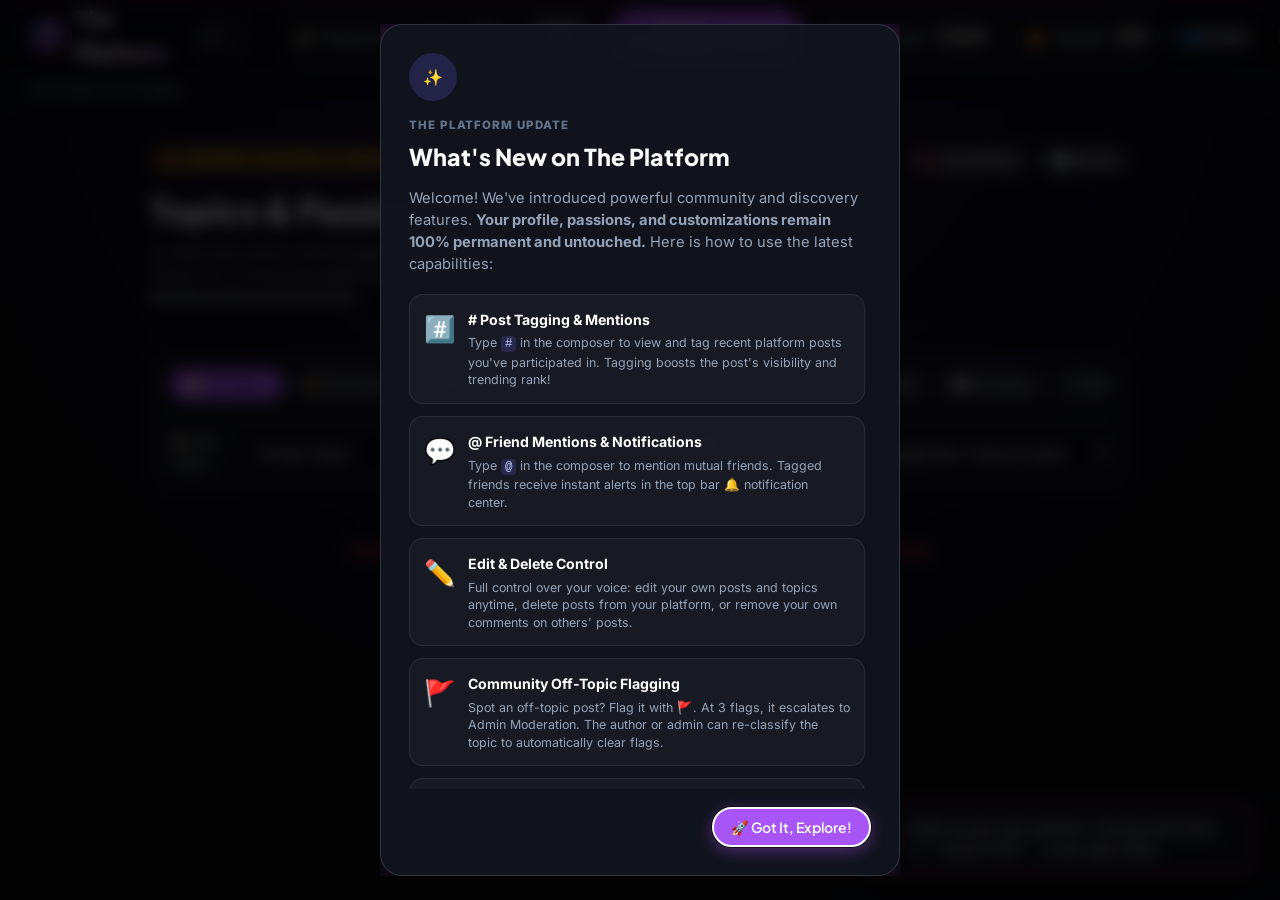
==== commit 50827373: "Remove LAN notification indicator from top navigation bar" ====
--- a/index.html
+++ b/index.html
@@ -150,12 +150,6 @@
         </span>
       </button>
 
-      <!-- Mobile LAN View Indicator & Quick Link -->
-      <a id="navLanMobileLink" href="#" class="lan-access-pill" title="Click to view QR code / address to open on your mobile phone over local LAN">
-        <span class="lan-pulse-dot"></span>
-        <span id="navLanMobileText">📱 Mobile LAN: 10.0.0.55:3000</span>
-      </a>
-
       <!-- Notifications Dropdown Tab at the Top -->
       <div class="notifications-wrapper" style="position:relative;">
         <button id="navNotificationsBtn" class="btn btn-secondary btn-sm nav-notifications-btn" title="Notifications & Mentions">
@@ -164,11 +158,18 @@
         </button>
         <div id="notificationsDropdown" class="notifications-dropdown hidden glass-panel">
           <div class="notifications-header">
-            <h4>Notifications &amp; Mentions</h4>
+            <h4>Notifications</h4>
             <div class="notifications-header-actions">
               <button type="button" id="markAllNotificationsReadBtn" class="btn-text-subtle">Mark all read</button>
               <button type="button" id="closeNotificationsBtn" class="notifications-close-btn" title="Close notifications" aria-label="Close">✕</button>
             </div>
+          </div>
+          <div class="notif-filter-bar">
+            <div class="notif-filter-pills">
+              <button type="button" id="notifFilterUnreadBtn" class="notif-filter-btn active">Unread <span id="notifFilterBadge" class="notif-tab-badge hidden">0</span></button>
+              <button type="button" id="notifFilterAllBtn" class="notif-filter-btn">All</button>
+            </div>
+            <button type="button" id="notifClearReadBtn" class="notif-clear-read-btn" title="Clear read notifications">Clear read</button>
           </div>
           <div id="notificationsList" class="notifications-list">
             <div class="notifications-empty">No notifications yet.</div>
@@ -2139,13 +2140,16 @@
   <!-- MODAL: PRIVATE MESSAGING SYSTEM FOR FRIENDS -->
   <dialog id="directMessagesModal" class="system-modal" aria-labelledby="directMessagesModalTitle">
     <div class="modal-card modal-xl dm-modal-card">
-      <div class="dm-container">
+      <div class="dm-container view-friends" id="dmContainer">
         <!-- Friends Conversation List Sidebar -->
-        <div class="dm-sidebar">
+        <div class="dm-sidebar" id="dmSidebar">
           <div class="dm-sidebar-header">
             <div class="dm-header-title-row">
-              <span class="dm-icon">💬</span>
-              <h2 id="directMessagesModalTitle" class="dm-sidebar-title">Private Messages</h2>
+              <div style="display:flex; align-items:center; gap:8px;">
+                <span class="dm-icon">💬</span>
+                <h2 id="directMessagesModalTitle" class="dm-sidebar-title">Private Messages</h2>
+              </div>
+              <button type="button" class="btn btn-ghost btn-sm dm-sidebar-close-btn" id="closeDmModalFromSidebarBtn" title="Close" aria-label="Close">✕</button>
             </div>
             <p class="dm-sidebar-subtitle">End-to-end authenticated between mutual friends</p>
             <div class="dm-search-wrap">
@@ -2164,6 +2168,9 @@
           <!-- Active Chat Header -->
           <div class="dm-chat-header" id="dmChatHeader">
             <div class="dm-chat-user-info">
+              <button type="button" id="dmBackToFriendsBtn" class="btn btn-ghost btn-sm dm-back-to-friends-btn" title="Back to friends list" aria-label="Back to friends list">
+                <span>← Friends</span>
+              </button>
               <img id="dmActiveFriendAvatar" src="assets/avatar-p-default.svg" alt="Friend Avatar" class="dm-active-avatar">
               <div>
                 <div class="dm-active-name-row">
--- a/styles.css
+++ b/styles.css
@@ -4984,11 +4984,42 @@
   height: 100%;
   width: 100%;
   overflow: hidden;
+  position: relative;
+}
+
+/* Master-Detail Navigation: Friends List vs Chat Window */
+.dm-container.view-friends .dm-sidebar {
+  display: flex !important;
+  width: 100% !important;
+  height: 100% !important;
+  border-right: none !important;
+}
+
+.dm-container.view-friends .dm-chat-window {
+  display: none !important;
+}
+
+.dm-container.view-friends .dm-sidebar-close-btn {
+  display: inline-flex !important;
+}
+
+.dm-container.view-chat .dm-sidebar {
+  display: none !important;
+}
+
+.dm-container.view-chat .dm-chat-window {
+  display: flex !important;
+  width: 100% !important;
+  height: 100% !important;
+}
+
+.dm-container.view-chat .dm-back-to-friends-btn {
+  display: inline-flex !important;
 }
 
 /* Sidebar Friends List */
 .dm-sidebar {
-  width: 300px;
+  width: 100%;
   background: rgba(10, 14, 23, 0.95);
   border-right: 1px solid var(--theme-card-border, rgba(255, 255, 255, 0.08));
   display: flex;
@@ -5056,6 +5087,115 @@
 .dm-friend-item.active {
   background: rgba(168, 85, 247, 0.15);
   border-color: rgba(168, 85, 247, 0.35);
+}
+
+/* Unread messages glowing indicator for friend item */
+@keyframes dmUnreadPulse {
+  0% {
+    box-shadow: 0 0 0 1px rgba(99, 102, 241, 0.7), 0 0 14px rgba(56, 189, 248, 0.5);
+    border-color: rgba(99, 102, 241, 0.85);
+  }
+  50% {
+    box-shadow: 0 0 0 2px rgba(56, 189, 248, 0.95), 0 0 24px rgba(56, 189, 248, 0.85), 0 0 35px rgba(129, 140, 248, 0.55);
+    border-color: #38bdf8;
+  }
+  100% {
+    box-shadow: 0 0 0 1px rgba(99, 102, 241, 0.7), 0 0 14px rgba(56, 189, 248, 0.5);
+    border-color: rgba(99, 102, 241, 0.85);
+  }
+}
+
+.dm-friend-item.has-unread-glow {
+  background: rgba(99, 102, 241, 0.16) !important;
+  border-color: rgba(99, 102, 241, 0.8) !important;
+  animation: dmUnreadPulse 2.4s infinite ease-in-out !important;
+  position: relative;
+}
+
+.dm-friend-item.has-unread-glow .dm-friend-avatar {
+  border-color: #38bdf8 !important;
+  box-shadow: 0 0 14px rgba(56, 189, 248, 0.9), 0 0 5px #818cf8 !important;
+}
+
+.dm-friend-item.has-unread-glow .dm-friend-name {
+  color: #ffffff !important;
+  font-weight: 800 !important;
+}
+
+.dm-friend-item.has-unread-glow .dm-friend-time {
+  color: #38bdf8 !important;
+  font-weight: 700 !important;
+}
+
+.dm-friend-item.has-unread-glow .dm-friend-snippet {
+  color: #e2e8f0 !important;
+  font-weight: 600 !important;
+}
+
+.dm-friend-item.has-unread-glow .dm-unread-badge {
+  background: linear-gradient(135deg, #38bdf8, #818cf8) !important;
+  color: #030712 !important;
+  box-shadow: 0 0 12px rgba(56, 189, 248, 0.9) !important;
+  font-weight: 900 !important;
+  font-size: 0.72rem !important;
+  padding: 2px 7px !important;
+}
+
+.dm-unread-glow-dot {
+  position: absolute;
+  bottom: -1px;
+  right: -1px;
+  width: 13px;
+  height: 13px;
+  background: #38bdf8;
+  border: 2px solid #0a0e17;
+  border-radius: 50%;
+  box-shadow: 0 0 10px #38bdf8;
+  animation: dotPulse 1.8s infinite ease-in-out;
+}
+
+@keyframes dotPulse {
+  0%, 100% { transform: scale(1); box-shadow: 0 0 6px #38bdf8; }
+  50% { transform: scale(1.15); box-shadow: 0 0 12px #38bdf8, 0 0 20px #818cf8; }
+}
+
+.dm-sidebar-close-btn {
+  display: none;
+  color: var(--theme-text-muted);
+  font-size: 0.95rem;
+  padding: 3px 8px;
+  border-radius: 4px;
+  border: none;
+  background: transparent;
+  cursor: pointer;
+}
+
+.dm-sidebar-close-btn:hover {
+  color: #ffffff;
+  background: rgba(255, 255, 255, 0.1);
+}
+
+.dm-back-to-friends-btn {
+  display: inline-flex;
+  align-items: center;
+  gap: 5px;
+  background: rgba(255, 255, 255, 0.08);
+  border: 1px solid rgba(255, 255, 255, 0.15);
+  color: #e2e8f0;
+  padding: 5px 12px;
+  border-radius: var(--radius-sm, 8px);
+  font-size: 0.8rem;
+  font-weight: 700;
+  cursor: pointer;
+  transition: all 0.2s ease;
+  flex-shrink: 0;
+}
+
+.dm-back-to-friends-btn:hover {
+  background: rgba(255, 255, 255, 0.16);
+  color: #ffffff;
+  border-color: rgba(255, 255, 255, 0.3);
+  transform: translateX(-2px);
 }
 
 .dm-friend-avatar-wrap {
@@ -6157,6 +6297,76 @@
   background: rgba(255, 255, 255, 0.05);
 }
 
+.notif-filter-bar {
+  display: flex;
+  align-items: center;
+  justify-content: space-between;
+  padding: 6px 14px;
+  background: rgba(0, 0, 0, 0.25);
+  border-bottom: 1px solid rgba(255, 255, 255, 0.06);
+  gap: 8px;
+}
+
+.notif-filter-pills {
+  display: flex;
+  align-items: center;
+  gap: 6px;
+}
+
+.notif-filter-btn {
+  background: transparent;
+  border: 1px solid transparent;
+  color: var(--theme-text-muted, #94a3b8);
+  font-size: 0.75rem;
+  font-weight: 600;
+  padding: 3px 10px;
+  border-radius: 12px;
+  cursor: pointer;
+  transition: all 0.2s ease;
+  display: inline-flex;
+  align-items: center;
+  gap: 4px;
+}
+
+.notif-filter-btn:hover {
+  color: #fff;
+  background: rgba(255, 255, 255, 0.06);
+}
+
+.notif-filter-btn.active {
+  background: rgba(99, 102, 241, 0.22);
+  border-color: rgba(99, 102, 241, 0.45);
+  color: #fff;
+}
+
+.notif-tab-badge {
+  background: #f43f5e;
+  color: #fff;
+  font-size: 0.62rem;
+  font-weight: 800;
+  padding: 1px 5px;
+  border-radius: 8px;
+  min-width: 14px;
+  text-align: center;
+  line-height: 1.2;
+}
+
+.notif-clear-read-btn {
+  background: none;
+  border: none;
+  color: var(--theme-text-muted, #94a3b8);
+  font-size: 0.72rem;
+  cursor: pointer;
+  padding: 2px 6px;
+  border-radius: 4px;
+  transition: all 0.2s;
+}
+
+.notif-clear-read-btn:hover {
+  color: #f43f5e;
+  text-decoration: underline;
+}
+
 .notifications-list {
   max-height: 380px;
   overflow-y: auto;
@@ -6165,13 +6375,14 @@
 }
 
 .notification-item {
+  position: relative;
   display: flex;
   align-items: flex-start;
   gap: 12px;
-  padding: 12px 18px;
+  padding: 12px 16px;
   border-bottom: 1px solid rgba(255, 255, 255, 0.05);
   cursor: pointer;
-  transition: background 0.15s ease;
+  transition: background 0.15s ease, opacity 0.2s ease, transform 0.2s ease;
 }
 
 .notification-item:hover {
@@ -6197,24 +6408,90 @@
   min-width: 0;
 }
 
+.notif-title-row {
+  display: flex;
+  align-items: center;
+  gap: 6px;
+  margin-bottom: 3px;
+}
+
+.notif-type-icon {
+  font-size: 0.85rem;
+  flex-shrink: 0;
+}
+
+.notif-title-text {
+  font-size: 0.76rem;
+  font-weight: 700;
+  color: var(--theme-primary, #a5b4fc);
+  overflow: hidden;
+  text-overflow: ellipsis;
+  white-space: nowrap;
+}
+
 .notification-text {
-  font-size: 0.83rem;
+  font-size: 0.82rem;
   line-height: 1.35;
   color: #e2e8f0;
   word-break: break-word;
 }
 
 .notification-time {
-  font-size: 0.7rem;
+  font-size: 0.69rem;
   color: var(--theme-text-muted, #94a3b8);
   margin-top: 4px;
 }
 
+.notif-dismiss-btn {
+  background: transparent;
+  border: none;
+  color: var(--theme-text-muted, #94a3b8);
+  font-size: 0.82rem;
+  line-height: 1;
+  padding: 4px 6px;
+  border-radius: 4px;
+  cursor: pointer;
+  opacity: 0.45;
+  transition: all 0.2s;
+  flex-shrink: 0;
+}
+
+.notification-item:hover .notif-dismiss-btn {
+  opacity: 1;
+}
+
+.notif-dismiss-btn:hover {
+  background: rgba(244, 63, 94, 0.2);
+  color: #f43f5e;
+}
+
 .notifications-empty {
-  padding: 30px 20px;
+  padding: 34px 20px;
   text-align: center;
   color: var(--theme-text-muted, #94a3b8);
   font-size: 0.85rem;
+}
+
+/* Post target pulse/glow animation when navigated from notification */
+@keyframes notificationTargetGlow {
+  0% {
+    box-shadow: 0 0 0 0 rgba(99, 102, 241, 0.9), 0 0 25px rgba(56, 189, 248, 0.8);
+    border-color: #818cf8;
+  }
+  30% {
+    box-shadow: 0 0 0 8px rgba(99, 102, 241, 0.35), 0 0 35px rgba(56, 189, 248, 0.95);
+    border-color: #38bdf8;
+  }
+  100% {
+    box-shadow: 0 0 0 0 rgba(99, 102, 241, 0), 0 0 0 transparent;
+  }
+}
+
+.notification-highlight {
+  animation: notificationTargetGlow 3.5s ease-out forwards !important;
+  border-color: #818cf8 !important;
+  outline: 2px solid rgba(129, 140, 248, 0.6) !important;
+  outline-offset: 3px !important;
 }
 
 /* ==========================================================================
@@ -7307,62 +7584,93 @@
     border-radius: var(--radius-md) !important;
   }
 
+  /* Mobile & Tablet Master-Detail Direct Messaging */
   .dm-container {
+    position: relative !important;
+    width: 100% !important;
+    height: 100% !important;
+    overflow: hidden !important;
+  }
+
+  /* View: Friends List */
+  .dm-container.view-friends .dm-sidebar {
+    display: flex !important;
+    width: 100% !important;
+    height: 100% !important;
+    max-height: none !important;
+    border-right: none !important;
+    flex-shrink: 0 !important;
+  }
+
+  .dm-container.view-friends .dm-chat-window {
+    display: none !important;
+  }
+
+  .dm-container.view-friends .dm-sidebar-header {
+    padding: 14px 16px 10px !important;
+  }
+
+  .dm-container.view-friends .dm-sidebar-title {
+    font-size: 1.1rem !important;
+  }
+
+  .dm-container.view-friends .dm-sidebar-close-btn {
+    display: inline-flex !important;
+  }
+
+  .dm-container.view-friends .dm-friends-list {
+    display: flex !important;
     flex-direction: column !important;
-    height: 100% !important;
-  }
-
-  .dm-sidebar {
-    width: 100% !important;
-    height: 110px !important;
-    max-height: 110px !important;
-    border-right: none !important;
-    border-bottom: 1px solid rgba(255, 255, 255, 0.08) !important;
-    flex-shrink: 0 !important;
-  }
-
-  .dm-sidebar-header {
-    padding: 8px 12px 4px !important;
-  }
-
-  .dm-sidebar-title {
-    font-size: 0.85rem !important;
-  }
-
-  .dm-search-box {
-    margin: 4px 12px 6px !important;
-  }
-
-  .dm-friends-list {
+    overflow-y: auto !important;
+    gap: 6px !important;
+    padding: 10px !important;
+  }
+
+  .dm-container.view-friends .dm-friend-item {
     display: flex !important;
     flex-direction: row !important;
-    overflow-x: auto !important;
-    -webkit-overflow-scrolling: touch !important;
-    gap: 6px !important;
-    padding: 0 8px 6px !important;
-  }
-
-  .dm-friend-item {
+    align-items: center !important;
+    text-align: left !important;
+    padding: 12px 14px !important;
+    width: 100% !important;
+    border-radius: var(--radius-md) !important;
+  }
+
+  .dm-container.view-friends .dm-friend-avatar {
+    width: 44px !important;
+    height: 44px !important;
+  }
+
+  .dm-container.view-friends .dm-friend-meta {
+    display: flex !important;
     flex-direction: column !important;
-    align-items: center !important;
-    text-align: center !important;
-    padding: 4px 6px !important;
-    min-width: 58px !important;
-    border-radius: var(--radius-sm) !important;
-  }
-
-  .dm-friend-avatar {
-    width: 32px !important;
-    height: 32px !important;
-  }
-
-  .dm-friend-info {
+    flex: 1 !important;
+    min-width: 0 !important;
+  }
+
+  .dm-container.view-friends .dm-friend-name {
+    font-size: 0.92rem !important;
+  }
+
+  .dm-container.view-friends .dm-friend-snippet {
+    display: block !important;
+    font-size: 0.8rem !important;
+  }
+
+  /* View: Active Chat */
+  .dm-container.view-chat .dm-sidebar {
     display: none !important;
   }
 
-  .dm-chat-window {
-    flex: 1 !important;
+  .dm-container.view-chat .dm-chat-window {
+    display: flex !important;
+    width: 100% !important;
+    height: 100% !important;
     min-height: 0 !important;
+  }
+
+  .dm-container.view-chat .dm-back-to-friends-btn {
+    display: inline-flex !important;
   }
 
   .dm-chat-header {
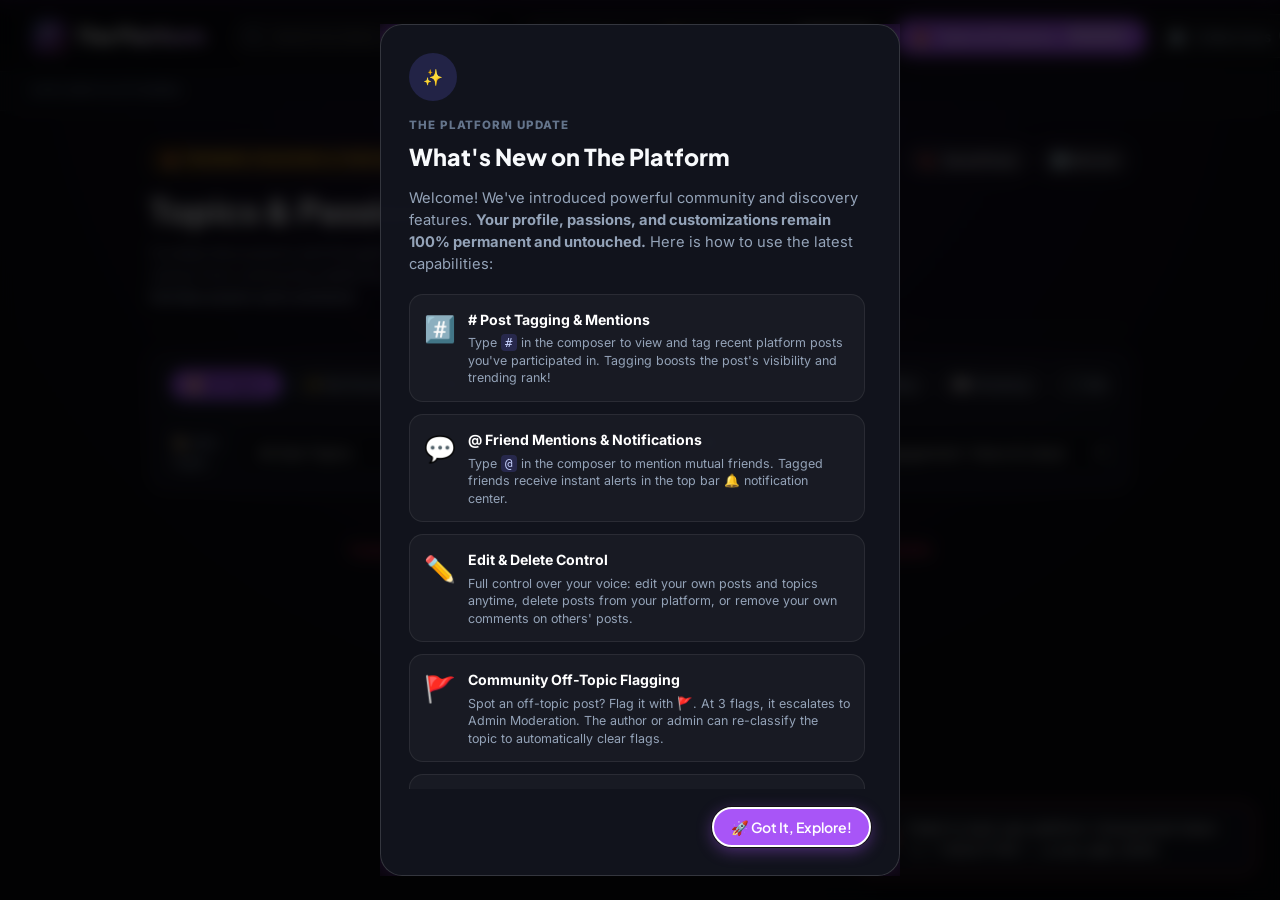
==== commit 9a03d935: "Add custom public/private hearths with passcode access, drag-and-drop music player with concurrency " ====
--- a/index.html
+++ b/index.html
@@ -1017,8 +1017,30 @@
             <div class="hearths-badge">EPHEMERAL AUDIO SPACES</div>
             <h1 class="hearths-title">Fireside Hearths 🔥</h1>
             <p class="hearths-subtitle">
-              Spontaneous, real-time voice lounges for 4–8 verified humans. No recordings, zero algorithmic surveillance, pure warmth.
+              Spontaneous, real-time voice lounges for verified humans. No recordings, zero algorithmic surveillance, pure warmth.
             </p>
+          </div>
+
+          <!-- Hearth Top Actions: Private Passcode / PIN Entry & Create Hearth -->
+          <div class="hearths-top-actions">
+            <div class="hearth-passcode-bar" title="Enter Passcode or PIN to join an unlisted private hearth">
+              <span class="hearth-passcode-icon">🔒</span>
+              <input 
+                type="text" 
+                id="hearthPasscodeInput" 
+                class="hearth-passcode-input" 
+                placeholder="Enter Private Passcode or PIN..." 
+                autocomplete="off" 
+                maxlength="32"
+                aria-label="Private Hearth Passcode"
+              >
+              <button type="button" id="hearthJoinPasscodeBtn" class="btn btn-secondary btn-sm hearth-passcode-btn">
+                <span>Join Private Hearth</span>
+              </button>
+            </div>
+            <button type="button" id="openCreateHearthModalBtn" class="btn btn-primary btn-sm hearth-create-btn" title="Create your own public or private hearth">
+              <span>✨ Kindle a Hearth</span>
+            </button>
           </div>
         </div>
 
@@ -1028,7 +1050,10 @@
             <div class="hearth-room-meta">
               <span id="activeHearthEmoji" class="hearth-room-emoji">🔥</span>
               <div>
-                <h2 id="activeHearthName" class="hearth-room-title">Solidarity &amp; Philosophy Hearth</h2>
+                <div class="hearth-room-title-row">
+                  <h2 id="activeHearthName" class="hearth-room-title">Solidarity &amp; Philosophy Hearth</h2>
+                  <span id="activeHearthCategoryBadge" class="hearth-cat-badge">🔥 Discussion</span>
+                </div>
                 <p id="activeHearthTopic" class="hearth-room-topic">Human-first technology, mutual aid &amp; ethics</p>
               </div>
             </div>
@@ -1043,6 +1068,53 @@
             </div>
             <div class="hearth-occupants-circle" id="hearthOccupantsCircle">
               <!-- Occupant avatar seats rendered via JS -->
+            </div>
+          </div>
+
+          <!-- Music Lounge Area (Visible in Music-Based Hearths) -->
+          <div id="hearthMusicArea" class="hearth-music-area hidden">
+            <!-- Dropzone: Active when no track is currently playing -->
+            <div id="hearthAudioDropzone" class="hearth-audio-dropzone" tabindex="0" role="region" aria-label="Drop audio file to play in hearth">
+              <div class="dropzone-inner">
+                <div class="dropzone-icon-ring">
+                  <span class="dropzone-music-icon">🎵</span>
+                </div>
+                <div class="dropzone-copy">
+                  <h4 class="dropzone-title">Drag &amp; Drop Audio Track Here</h4>
+                  <p class="dropzone-desc">Drop an MP3, WAV, or OGG file (max 10MB) to play for everyone gathered at the hearth.</p>
+                </div>
+                <div class="dropzone-action">
+                  <label for="hearthAudioFileInput" class="btn btn-secondary btn-sm dropzone-browse-label">
+                    <span>📂 Or Select Audio File</span>
+                  </label>
+                  <input type="file" id="hearthAudioFileInput" accept=".mp3,.wav,.ogg,.m4a,audio/*" class="sr-only">
+                </div>
+                <div class="dropzone-pill">⚡ Single song queue: Plays unless stopped • 10MB max size</div>
+              </div>
+            </div>
+
+            <!-- Active Player: Active when a track is currently playing -->
+            <div id="hearthActivePlayer" class="hearth-active-player hidden">
+              <div class="player-left">
+                <div class="player-equalizer-bars" aria-hidden="true">
+                  <span class="p-bar"></span>
+                  <span class="p-bar"></span>
+                  <span class="p-bar"></span>
+                  <span class="p-bar"></span>
+                  <span class="p-bar"></span>
+                </div>
+                <div class="player-info">
+                  <span class="player-eyebrow">NOW PLAYING AT THE HEARTH 🎵</span>
+                  <h4 id="hearthTrackTitle" class="player-title">Track Title.mp3</h4>
+                  <span id="hearthTrackBy" class="player-by">Shared by @user</span>
+                </div>
+              </div>
+              <div class="player-right">
+                <audio id="hearthAudioElement" preload="auto"></audio>
+                <button type="button" id="hearthStopMusicBtn" class="btn btn-danger btn-sm" title="Stop song for everyone in the hearth">
+                  <span>⏹️ Stop Song</span>
+                </button>
+              </div>
             </div>
           </div>
 
@@ -2767,6 +2839,93 @@
     </div>
   </dialog>
 
+  <!-- MODAL: KINDLE A NEW HEARTH (PUBLIC OR PRIVATE) -->
+  <dialog id="createHearthModal" class="system-modal" aria-labelledby="createHearthTitle">
+    <div class="modal-card">
+      <div class="modal-header">
+        <div class="modal-title-wrap">
+          <span class="modal-icon-badge" style="width:40px;height:40px;font-size:1.3rem;">🔥</span>
+          <div>
+            <h3 id="createHearthTitle" class="modal-title">Kindle a New Hearth</h3>
+            <p class="modal-subtitle">Start an ephemeral real-time voice lounge with friends or community</p>
+          </div>
+        </div>
+        <button type="button" class="modal-close-btn" id="closeCreateHearthModalBtn" aria-label="Close modal">✕</button>
+      </div>
+
+      <form id="createHearthForm" class="modal-form">
+        <div class="form-group">
+          <label for="newHearthName">Hearth Name *</label>
+          <input type="text" id="newHearthName" required placeholder="e.g. Late Night Indie Jams" maxlength="60" autocomplete="off">
+        </div>
+
+        <div class="form-group">
+          <label for="newHearthTopic">Topic or Intention *</label>
+          <input type="text" id="newHearthTopic" required placeholder="e.g. Cozy acoustic demos, late-night tea & mellow talk" maxlength="140" autocomplete="off">
+        </div>
+
+        <div class="form-row">
+          <div class="form-group" style="flex: 2;">
+            <label for="newHearthCategory">Category *</label>
+            <select id="newHearthCategory">
+              <option value="music">🎵 Music Lounge (Drag &amp; Drop Audio Playback)</option>
+              <option value="general" selected>🔥 General Fireside Discussion</option>
+              <option value="philosophy">📚 Philosophy &amp; Human-First Ethics</option>
+              <option value="ecology">🌱 Permaculture, Seeds &amp; Garden Guild</option>
+              <option value="art">🎨 Visual Art &amp; Design</option>
+              <option value="tech">💻 Creative Code &amp; Open Web</option>
+            </select>
+          </div>
+
+          <div class="form-group" style="flex: 1;">
+            <label for="newHearthEmoji">Emoji Icon</label>
+            <input type="text" id="newHearthEmoji" placeholder="🔥" maxlength="4" style="text-align: center;">
+          </div>
+        </div>
+
+        <!-- Privacy selection: Public vs Private with Passcode/PIN -->
+        <div class="form-group">
+          <label>Hearth Privacy</label>
+          <div class="hearth-privacy-radios">
+            <label class="privacy-radio-card active" id="privacyRadioPublicCard">
+              <input type="radio" name="newHearthPrivacy" value="public" checked>
+              <div class="privacy-radio-content">
+                <span class="privacy-radio-title">🌐 Public Hearth</span>
+                <span class="privacy-radio-desc">Visible in the public directory for anyone to join</span>
+              </div>
+            </label>
+            <label class="privacy-radio-card" id="privacyRadioPrivateCard">
+              <input type="radio" name="newHearthPrivacy" value="private">
+              <div class="privacy-radio-content">
+                <span class="privacy-radio-title">🔒 Private Hearth (Unlisted)</span>
+                <span class="privacy-radio-desc">Hidden from the list. Requires Passcode or PIN to enter</span>
+              </div>
+            </label>
+          </div>
+        </div>
+
+        <!-- Passcode / PIN Group (shown when Private Hearth is selected) -->
+        <div id="newHearthPasscodeGroup" class="form-group hidden">
+          <label for="newHearthPasscode">Set Passcode or PIN *</label>
+          <div class="hearth-pin-input-wrap">
+            <span class="hearth-pin-icon">🔑</span>
+            <input type="text" id="newHearthPasscode" placeholder="e.g. 7749 or moonlight" maxlength="32" autocomplete="off">
+          </div>
+          <small class="form-hint" style="color: var(--theme-secondary); display: block; margin-top: 6px;">
+            🔒 Users join by entering this passcode in the box at the top of the Hearth screen. This room will never appear in public listings.
+          </small>
+        </div>
+
+        <div class="modal-actions" style="margin-top: 24px;">
+          <button type="button" id="cancelCreateHearthBtn" class="btn btn-secondary">Cancel</button>
+          <button type="submit" id="submitCreateHearthBtn" class="btn btn-primary">
+            <span>🔥 Light the Hearth</span>
+          </button>
+        </div>
+      </form>
+    </div>
+  </dialog>
+
   <!-- Floating Ambient Music Player Dock (Mobile & Persistent Playback) -->
   <aside id="floatingAudioDock" class="floating-audio-dock hidden" aria-label="Persistent Theme Audio Player">
     <div class="floating-dock-inner">
--- a/styles.css
+++ b/styles.css
@@ -264,12 +264,36 @@
   width: 100%;
   max-width: 100%;
   box-sizing: border-box;
+  overflow-x: auto;
+  overflow-y: hidden;
+  scrollbar-width: thin;
+  scrollbar-color: rgba(168, 85, 247, 0.35) transparent;
+  scroll-behavior: smooth;
+  -webkit-overflow-scrolling: touch;
+}
+
+.top-nav::-webkit-scrollbar {
+  height: 3px;
+}
+
+.top-nav::-webkit-scrollbar-track {
+  background: transparent;
+}
+
+.top-nav::-webkit-scrollbar-thumb {
+  background: rgba(168, 85, 247, 0.35);
+  border-radius: 4px;
+}
+
+.top-nav::-webkit-scrollbar-thumb:hover {
+  background: rgba(168, 85, 247, 0.7);
 }
 
 .nav-left {
   display: flex;
   align-items: center;
   gap: 18px;
+  flex-shrink: 0;
 }
 
 .brand-link {
@@ -324,7 +348,9 @@
 .nav-center {
   flex: 1;
   max-width: 520px;
+  min-width: 260px;
   margin: 0 24px;
+  flex-shrink: 0;
 }
 
 .search-box {
@@ -423,6 +449,7 @@
   display: flex;
   align-items: center;
   gap: 20px;
+  flex-shrink: 0;
 }
 
 .nav-tabs {
@@ -433,6 +460,8 @@
   padding: 4px;
   border-radius: var(--radius-full);
   border: 1px solid rgba(255, 255, 255, 0.08);
+  flex-shrink: 0;
+  white-space: nowrap;
 }
 
 .nav-tab-btn {
@@ -8684,6 +8713,11 @@
 
 .hearths-header {
   margin-bottom: 28px;
+  display: flex;
+  justify-content: space-between;
+  align-items: flex-end;
+  flex-wrap: wrap;
+  gap: 20px;
 }
 
 .hearths-badge {
@@ -8714,6 +8748,366 @@
   color: var(--theme-text-dim);
   line-height: 1.6;
   max-width: 680px;
+}
+
+/* Hearth Top Actions (Passcode Box & Create Button) */
+.hearths-top-actions {
+  display: flex;
+  align-items: center;
+  gap: 12px;
+  flex-wrap: wrap;
+}
+
+.hearth-passcode-bar {
+  display: flex;
+  align-items: center;
+  background: rgba(18, 20, 32, 0.85);
+  backdrop-filter: var(--glass-blur);
+  -webkit-backdrop-filter: var(--glass-blur);
+  border: 1px solid rgba(249, 115, 22, 0.28);
+  border-radius: var(--radius-full);
+  padding: 4px 6px 4px 14px;
+  gap: 10px;
+  transition: var(--transition-fast);
+  box-shadow: 0 4px 16px rgba(0, 0, 0, 0.4);
+}
+
+.hearth-passcode-bar:focus-within {
+  border-color: #f97316;
+  box-shadow: 0 0 20px rgba(249, 115, 22, 0.4);
+}
+
+.hearth-passcode-icon {
+  font-size: 0.95rem;
+  color: #fb923c;
+}
+
+.hearth-passcode-input {
+  background: transparent;
+  border: none;
+  color: var(--theme-text-main);
+  font-size: 0.86rem;
+  width: 230px;
+  outline: none;
+}
+
+.hearth-passcode-input::placeholder {
+  color: var(--theme-text-dim);
+}
+
+.hearth-passcode-btn {
+  border-radius: var(--radius-full);
+  font-size: 0.8rem;
+  padding: 6px 14px;
+  background: rgba(249, 115, 22, 0.16);
+  border: 1px solid rgba(249, 115, 22, 0.35);
+  color: #fed7aa;
+  white-space: nowrap;
+}
+
+.hearth-passcode-btn:hover {
+  background: rgba(249, 115, 22, 0.3);
+  border-color: #f97316;
+  color: #ffffff;
+}
+
+.hearth-create-btn {
+  background: linear-gradient(135deg, #ea580c 0%, #f97316 50%, #fb923c 100%);
+  border: 1px solid rgba(251, 146, 60, 0.4);
+  color: #ffffff;
+  font-weight: 700;
+  padding: 8px 18px;
+  border-radius: var(--radius-full);
+  box-shadow: 0 4px 18px rgba(234, 88, 12, 0.4);
+  transition: var(--transition-fast);
+  white-space: nowrap;
+}
+
+.hearth-create-btn:hover {
+  transform: translateY(-2px);
+  box-shadow: 0 6px 24px rgba(234, 88, 12, 0.6);
+}
+
+/* Category & Title Row */
+.hearth-room-title-row {
+  display: flex;
+  align-items: center;
+  gap: 12px;
+  flex-wrap: wrap;
+}
+
+.hearth-cat-badge {
+  font-size: 0.72rem;
+  font-weight: 700;
+  font-family: var(--theme-font-mono);
+  text-transform: uppercase;
+  letter-spacing: 0.05em;
+  padding: 3px 10px;
+  border-radius: var(--radius-full);
+  background: rgba(168, 85, 247, 0.15);
+  border: 1px solid rgba(168, 85, 247, 0.35);
+  color: #c084fc;
+}
+
+.hearth-cat-badge.music {
+  background: rgba(6, 182, 212, 0.15);
+  border-color: rgba(6, 182, 212, 0.4);
+  color: #38bdf8;
+}
+
+/* Music Lounge Drag & Drop and Active Player */
+.hearth-music-area {
+  margin: 18px 0 24px;
+  width: 100%;
+}
+
+.hearth-audio-dropzone {
+  background: rgba(14, 165, 233, 0.03);
+  border: 2px dashed rgba(56, 189, 248, 0.32);
+  border-radius: var(--radius-lg);
+  padding: 24px 20px;
+  text-align: center;
+  transition: all 0.25s cubic-bezier(0.16, 1, 0.3, 1);
+  cursor: pointer;
+  position: relative;
+}
+
+.hearth-audio-dropzone:hover, .hearth-audio-dropzone.dragover {
+  background: rgba(14, 165, 233, 0.09);
+  border-color: #38bdf8;
+  box-shadow: 0 0 30px rgba(56, 189, 248, 0.25);
+  transform: scale(1.008);
+}
+
+.dropzone-inner {
+  display: flex;
+  flex-direction: column;
+  align-items: center;
+  gap: 10px;
+}
+
+.dropzone-icon-ring {
+  width: 50px;
+  height: 50px;
+  border-radius: 50%;
+  background: rgba(56, 189, 248, 0.12);
+  border: 1px solid rgba(56, 189, 248, 0.3);
+  display: flex;
+  align-items: center;
+  justify-content: center;
+  box-shadow: 0 0 16px rgba(56, 189, 248, 0.2);
+}
+
+.dropzone-music-icon {
+  font-size: 1.6rem;
+}
+
+.dropzone-title {
+  font-size: 1.05rem;
+  font-weight: 700;
+  color: #f8fafc;
+  margin: 0;
+}
+
+.dropzone-desc {
+  font-size: 0.84rem;
+  color: var(--theme-text-muted);
+  max-width: 480px;
+  margin: 0;
+}
+
+.dropzone-browse-label {
+  cursor: pointer;
+  display: inline-flex;
+  align-items: center;
+  gap: 6px;
+  margin-top: 4px;
+}
+
+.dropzone-pill {
+  font-size: 0.72rem;
+  font-family: var(--theme-font-mono);
+  color: #7dd3fc;
+  background: rgba(56, 189, 248, 0.1);
+  padding: 4px 12px;
+  border-radius: var(--radius-full);
+  border: 1px solid rgba(56, 189, 248, 0.2);
+  margin-top: 4px;
+}
+
+/* Active Music Player Bar in Hearth */
+.hearth-active-player {
+  background: linear-gradient(135deg, rgba(30, 27, 75, 0.85) 0%, rgba(15, 23, 42, 0.95) 100%);
+  border: 1px solid rgba(129, 140, 248, 0.35);
+  border-radius: var(--radius-lg);
+  padding: 16px 22px;
+  display: flex;
+  align-items: center;
+  justify-content: space-between;
+  gap: 20px;
+  box-shadow: 0 12px 30px rgba(0, 0, 0, 0.5), 0 0 25px rgba(129, 140, 248, 0.2);
+  animation: fadeInDown 0.3s ease-out;
+}
+
+.player-left {
+  display: flex;
+  align-items: center;
+  gap: 16px;
+  min-width: 0;
+}
+
+.player-equalizer-bars {
+  display: flex;
+  align-items: flex-end;
+  gap: 4px;
+  height: 28px;
+  padding: 0 4px;
+}
+
+.player-equalizer-bars .p-bar {
+  width: 4px;
+  height: 10px;
+  background: linear-gradient(to top, #38bdf8, #818cf8);
+  border-radius: 2px;
+  animation: hearthEqBounce 1.2s infinite alternate ease-in-out;
+}
+
+.player-equalizer-bars .p-bar:nth-child(1) { height: 16px; animation-delay: 0.1s; }
+.player-equalizer-bars .p-bar:nth-child(2) { height: 26px; animation-delay: 0.35s; }
+.player-equalizer-bars .p-bar:nth-child(3) { height: 8px;  animation-delay: 0.2s; }
+.player-equalizer-bars .p-bar:nth-child(4) { height: 22px; animation-delay: 0.5s; }
+.player-equalizer-bars .p-bar:nth-child(5) { height: 14px; animation-delay: 0.15s; }
+
+@keyframes hearthEqBounce {
+  0% { height: 6px; }
+  50% { height: 26px; }
+  100% { height: 10px; }
+}
+
+.player-info {
+  display: flex;
+  flex-direction: column;
+  min-width: 0;
+}
+
+.player-eyebrow {
+  font-size: 0.68rem;
+  font-weight: 700;
+  font-family: var(--theme-font-mono);
+  letter-spacing: 0.08em;
+  color: #38bdf8;
+}
+
+.player-title {
+  font-size: 1.05rem;
+  font-weight: 700;
+  color: #ffffff;
+  margin: 2px 0;
+  white-space: nowrap;
+  overflow: hidden;
+  text-overflow: ellipsis;
+  max-width: 450px;
+}
+
+.player-by {
+  font-size: 0.78rem;
+  color: var(--theme-text-muted);
+}
+
+.player-right {
+  display: flex;
+  align-items: center;
+  gap: 12px;
+  flex-shrink: 0;
+}
+
+/* Privacy Radio Cards in Modal */
+.hearth-privacy-radios {
+  display: grid;
+  grid-template-columns: 1fr 1fr;
+  gap: 12px;
+  margin-top: 6px;
+}
+
+@media (max-width: 600px) {
+  .hearth-privacy-radios {
+    grid-template-columns: 1fr;
+  }
+}
+
+.privacy-radio-card {
+  display: flex;
+  align-items: flex-start;
+  gap: 10px;
+  background: rgba(255, 255, 255, 0.03);
+  border: 1px solid rgba(255, 255, 255, 0.1);
+  border-radius: var(--radius-md);
+  padding: 12px 14px;
+  cursor: pointer;
+  transition: var(--transition-fast);
+}
+
+.privacy-radio-card:hover {
+  background: rgba(255, 255, 255, 0.06);
+  border-color: rgba(255, 255, 255, 0.2);
+}
+
+.privacy-radio-card.active {
+  background: rgba(249, 115, 22, 0.1);
+  border-color: #f97316;
+  box-shadow: 0 0 16px rgba(249, 115, 22, 0.2);
+}
+
+.privacy-radio-card input[type="radio"] {
+  margin-top: 3px;
+  accent-color: #f97316;
+}
+
+.privacy-radio-title {
+  display: block;
+  font-weight: 700;
+  font-size: 0.88rem;
+  color: #fff;
+  margin-bottom: 2px;
+}
+
+.privacy-radio-desc {
+  display: block;
+  font-size: 0.75rem;
+  color: var(--theme-text-dim);
+  line-height: 1.35;
+}
+
+.hearth-pin-input-wrap {
+  position: relative;
+  width: 100%;
+  margin-top: 6px;
+}
+
+.hearth-pin-icon {
+  position: absolute;
+  left: 14px;
+  top: 50%;
+  transform: translateY(-50%);
+  font-size: 0.95rem;
+  color: #fb923c;
+}
+
+.hearth-pin-input-wrap input {
+  width: 100%;
+  padding-left: 42px !important;
+  background: rgba(255, 255, 255, 0.05);
+  border: 1px solid rgba(249, 115, 22, 0.35);
+  border-radius: var(--radius-md);
+  color: #fff;
+  font-size: 0.92rem;
+  outline: none;
+  transition: var(--transition-fast);
+}
+
+.hearth-pin-input-wrap input:focus {
+  border-color: #f97316;
+  box-shadow: 0 0 16px rgba(249, 115, 22, 0.3);
 }
 
 .hearths-browse-grid {
